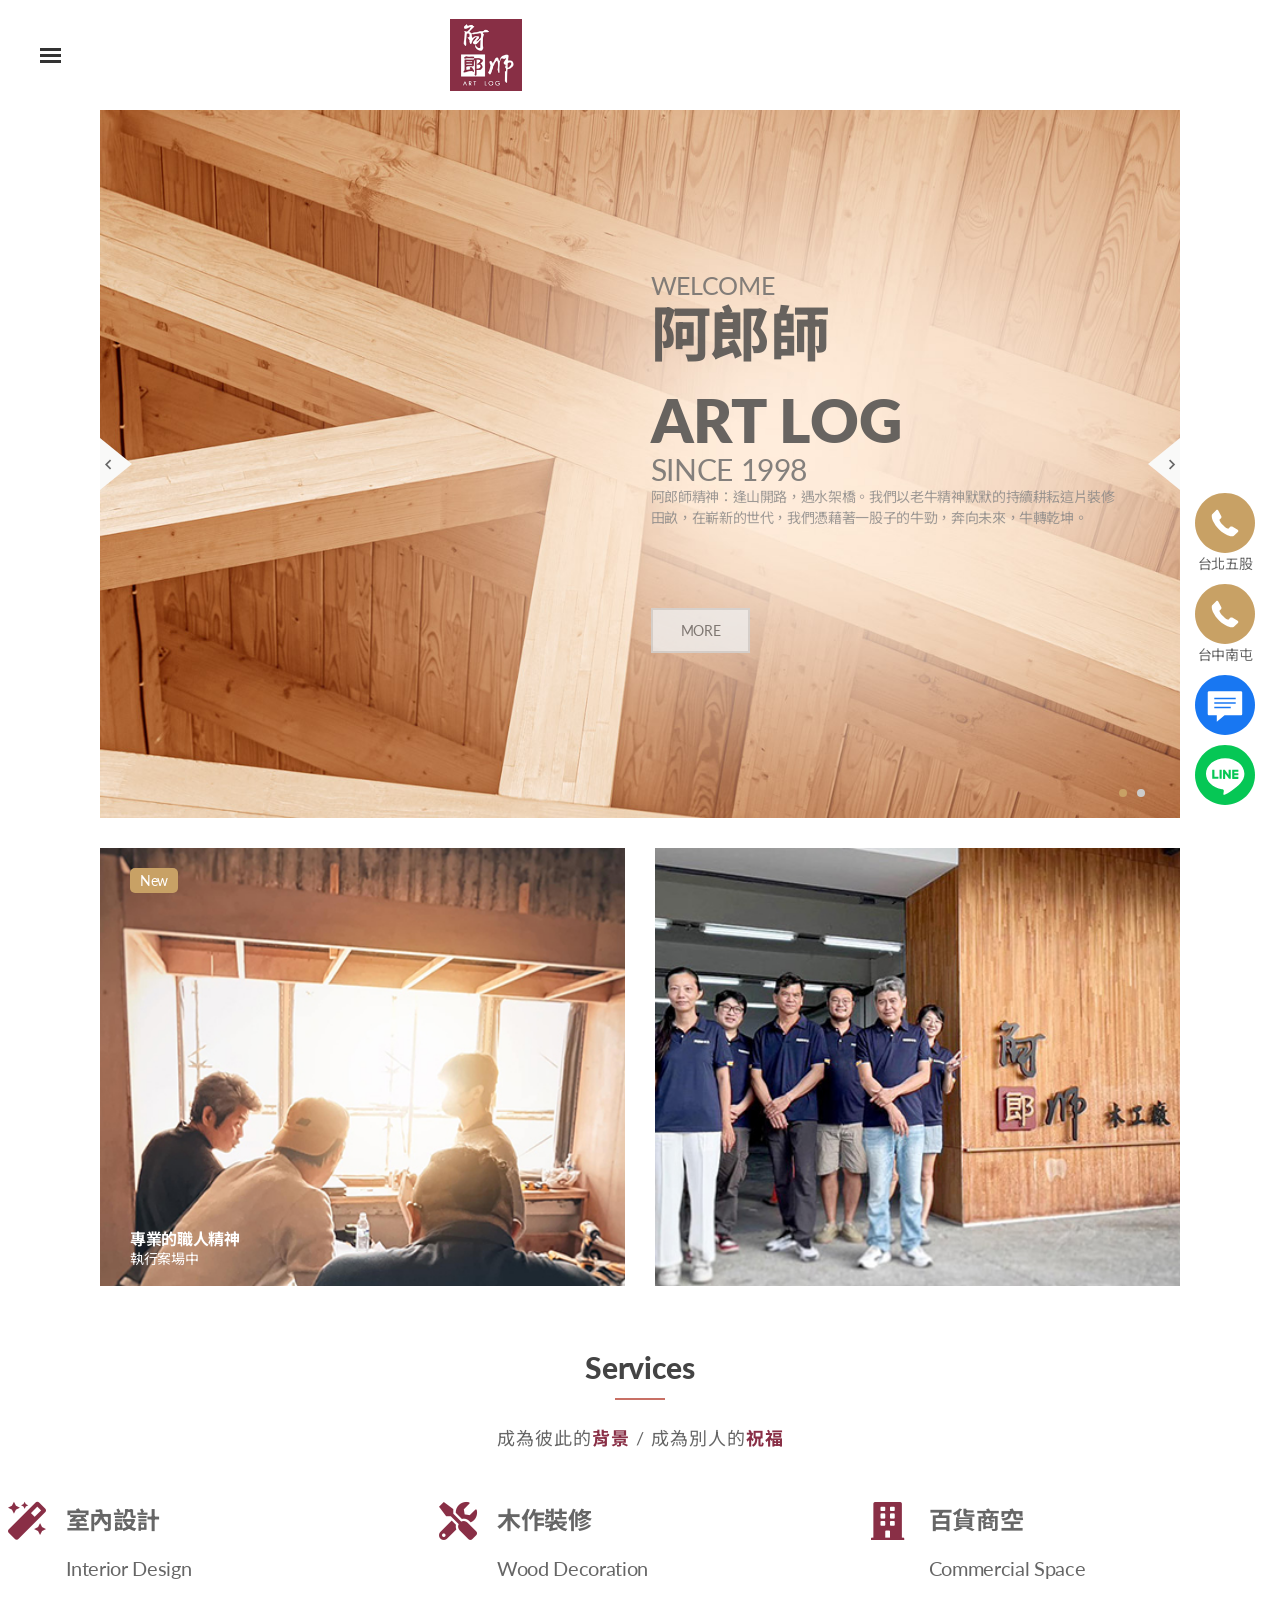
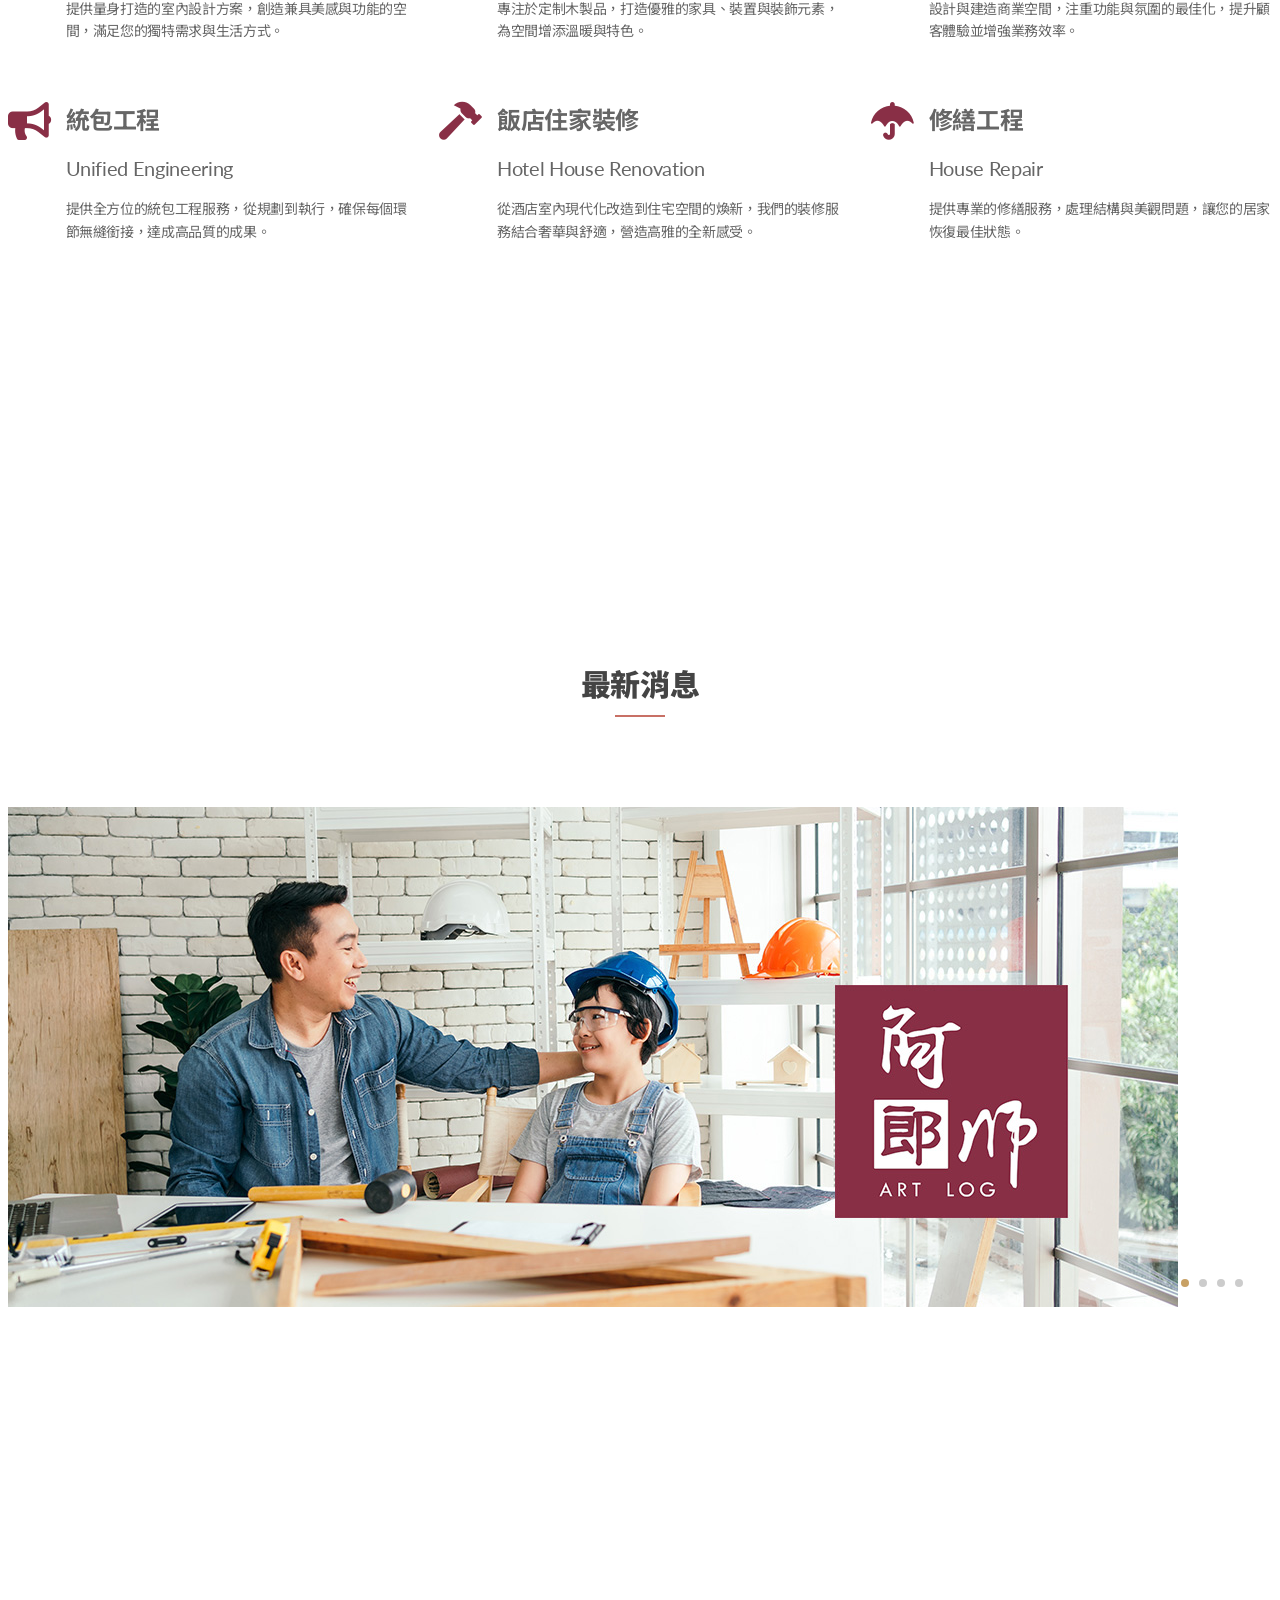
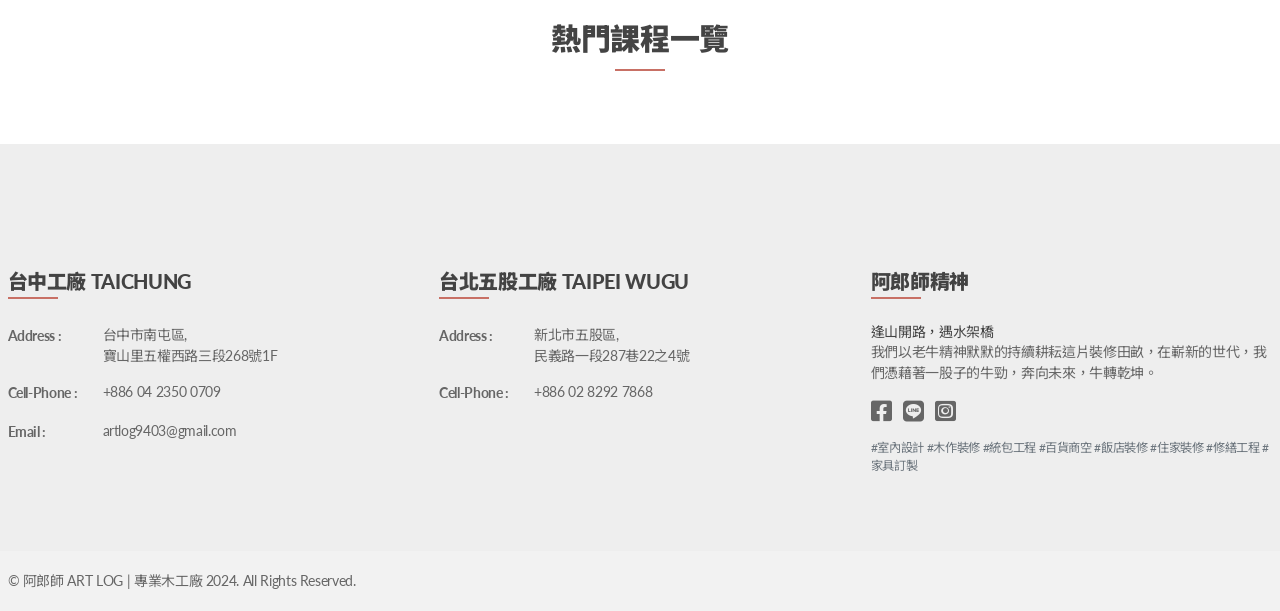
==== index.html @ d9f073d7 "Updates" ====
<!DOCTYPE html><html> <head><meta charset="utf-8"><meta http-equiv="x-ua-compatible" content="ie=edge"><title>首頁 &gt; 阿郎師 ART LOG | 專業木工廠│室內設計│木作裝修│統包工程│百貨商空│飯店裝修│住家裝修│修繕工程│家具訂製</title><meta name="description" content="逢山開路，遇水架橋。我們以老牛精神默默的持續耕耘這片裝修田畝，在嶄新的世代，我們憑藉著一股子的牛勁，奔向未來，牛轉乾坤。"><!-- 關鍵字 --><meta name="keywords" content="室內設計,木作裝修,統包工程,百貨商空,飯店住家裝修,修繕工程,家具訂製"><meta name="viewport" content="width=device-width, initial-scale=1"><link rel="shortcut icon" type="image/x-icon" href="/img/favicon.ico"><link rel="apple-touch-icon" sizes="180x180" href="/img/apple-touch-icon.png"><link rel="icon" type="image/png" sizes="32x32" href="/img/favicon-32x32.png"><link rel="icon" type="image/png" sizes="16x16" href="/img/favicon-16x16.png"><!-- Place favicon.ico in the root directory --><!-- Google Font --><link href="https://fonts.googleapis.com/css?family=Lato:400,700,900" rel="stylesheet" type="text/css"><link href="https://fonts.googleapis.com/css?family=Bree+Serif" rel="stylesheet" type="text/css"><link href="https://fonts.googleapis.com/css2?family=Noto+Sans+TC:wght@100..900&family=Oswald:wght@200..700&display=swap" rel="stylesheet"><!-- all css here --><!-- bootstrap v3.3.6 css --><link rel="stylesheet" href="/css/bootstrap.min.css"><!-- animate css --><link rel="stylesheet" href="/css/animate.min.css"><!-- jquery-ui.min css --><link rel="stylesheet" href="/css/jquery-ui.min.css"><!-- meanmenu css --><link rel="stylesheet" href="/css/meanmenu.min.css"><!-- nivo-slider css --><link rel="stylesheet" href="/lib/css/nivo-slider.css"><link rel="stylesheet" href="/lib/css/preview.css"><!-- slick css --><link rel="stylesheet" href="/css/slick.min.css"><!-- lightbox css --><link rel="stylesheet" href="/css/lightbox.min.css"><!-- material-design-iconic-font css --><link rel="stylesheet" href="/css/material-design-iconic-font.css"><!-- All common css of theme --><link rel="stylesheet" href="/css/default.css"><!-- style css --><link rel="stylesheet" href="/css/style.min.css"><!-- shortcode css --><link rel="stylesheet" href="/css/shortcode.css"><!-- responsive css --><link rel="stylesheet" href="/css/responsive.css"><link rel="stylesheet" href="https://cdnjs.cloudflare.com/ajax/libs/font-awesome/5.15.4/css/all.min.css"><!-- modernizr css --><script src="/js/vendor/modernizr-3.11.2.min.js"></script><link rel="stylesheet" href="/_astro/about.CW24db02.css"></head> <body class="antialiased text-default bg-page tracking-tight"> <div class="wrapper"> <header id="sticky-menu" class="header"> <div class="header-area"> <div class="container-fluid"> <div class="row"> <div class="col-md-4 offset-md-4 col-12"> <div class="logo text-md-center"> <a href="index.html"><img src=" img/logo/logo.png " alt=""></a> </div> </div> </div> </div> </div> <div class="menu-toggle hamburger hamburger--emphatic d-none d-md-block"> <div class="hamburger-box"> <div class="hamburger-inner"></div> </div> </div> <div class="main-menu  d-none d-md-block"> <nav> <ul> <li><a href="/">首頁</a></li> <li><a href="/news">最新消息</a></li> <li><a href="/about">團隊介紹</a></li> <li><a href="/course">課程資訊</a></li> <li><a href="/contact">聯絡我們</a></li> <li id="loginLiPC"><a href="/login">會員登入/註冊</a></li> <li id="joinClassLiPC"><a href="/my">報名課程清單</a></li> </ul> </nav> </div> </header> <div class="mobile-menu-area"> <div class="container-fluid"> <div class="row"> <div class="col-xs-12 d-block d-md-none"> <div class="mobile-menu"> <nav id="dropdown"> <ul> <li><a href="/">首頁</a></li> <li><a href="/news">最新消息</a></li> <li><a href="/about">團隊介紹</a></li> <li><a href="/course">課程資訊</a></li> <li><a href="/contact">聯絡我們</a></li> <li id="loginLiMo"><a href="/login">會員登入/註冊</a></li> <li id="joinClassLiMo"><a href="/my">報名課程清單</a></li> </ul> </nav> </div> </div> </div> </div> </div> <script>
        document.addEventListener("DOMContentLoaded", () => {
          const loginPC = document.getElementById("loginLiPC");
          const joinClassPC = document.getElementById("joinClassLiPC");
          const loginMo = document.getElementById("loginLiMo");
          const joinClassMo = document.getElementById("joinClassLiMo");
          const loginInfo = sessionStorage.getItem("login");
          if (loginInfo) {
            loginPC.style.display = "none";
            loginMo.style.display = "none";
            joinClassPC.style.display = "block";
            joinClassMo.style.display = "block";
          } else {
            loginPC.style.display = "block";
            loginMo.style.display = "block";
            joinClassPC.style.display = "none";
            joinClassMo.style.display = "none";
          }
        });
      </script>   <section class="slider-banner-area clearfix"> <div class="banner-left"> <!-- Slider-banner start --> <div class="slider-banner"> <div class="single-banner banner-1"> <a class="banner-thumb" href="#"><img src="img/banner/1.jpg" alt=""></a> <span class="pro-label new-label">new</span> <div class="banner-brief"> <h2 class="banner-title text-white">專業的職人精神</h2> <p class="mb-0 text-white">執行案場中</p> </div> </div> <div class="single-banner banner-2"> <a class="banner-thumb" href="#"><img src="img/banner/2.jpg" alt=""></a> </div> </div> <!-- Slider-banner end --> </div> <div class="slider-right"> <!-- Slider-area start --> <div class="slider-area"> <div class="bend niceties preview-2"> <div id="ensign-nivoslider" class="slides"> <img src="img/slider/slider-1/1.jpg" alt="" title="#slider-direction-1"> <img src="img/slider/slider-1/3.jpg" alt="" title="#slider-direction-3"> </div> <!-- direction 3 --> <div id="slider-direction-1" class="slider-direction"> <div class="slider-progress"></div> <div class="slider-content t-lfl s-tb slider-1"> <div class="title-container s-tb-c title-compress"> <div class="layer-1"> <div class="wow fadeInUpBig" data-wow-duration="1s" data-wow-delay="0.5s"> <h2 class="slider-title3 text-uppercase mb-0">Welcome </h2> </div> <div class="wow fadeInUpBig" data-wow-duration="1.5s" data-wow-delay="0.5s"> <h2 class="slider-title1 text-uppercase mb-0"> 阿郎師 </h2> <br> <h2 class="slider-title1 text-uppercase mb-0"> art log</h2> </div> <div class="wow fadeInUpBig" data-wow-duration="2s" data-wow-delay="0.5s"> <h3 class="slider-title2 text-uppercase">Since 1998</h3> </div> <div class="wow fadeInUpBig" data-wow-duration="2.5s" data-wow-delay="0.5s"> <p class="slider-pro-brief">阿郎師精神：逢山開路，遇水架橋。我們以老牛精神默默的持續耕耘這片裝修田畝，在嶄新的世代，我們憑藉著一股子的牛勁，奔向未來，牛轉乾坤。</p> </div> <div class="wow fadeInUpBig" data-wow-duration="3s" data-wow-delay="0.5s"> <a href="#" class="button-one style-2 text-uppercase mt-20" data-text="more">More</a> </div> </div> </div> </div> </div> </div> </div> <!-- Slider-area end --> </div> </section>  <section id="services" class="current"> <div class="services-top"> <div class="container bootstrap snippets bootdey"> <div class="row text-center"> <div class="col-sm-12 col-md-12 col-md-12"> <div class="section-title text-center"> <h2 class="title-border">Services</h2> </div> <p style="font-size: 18px; letter-spacing: 1px;">成為彼此的<span class="highlight">背景</span> / 成為別人的<span class="highlight">祝福</span></p> </div> </div> <div class="row"> <div class="col-md-offset-1 col-sm-12 col-md-12 col-md-10"> <div class="services-list"> <div class="row"> <div class="col-sm-6 col-md-4 col-md-4"> <div class="service-block" style="visibility: visible;"> <div class="ico fa fa-magic highlight"></div> <div class="text-block"> <div class="name">室內設計</div> <div class="info">Interior Design</div> <div class="text">提供量身打造的室內設計方案，創造兼具美感與功能的空間，滿足您的獨特需求與生活方式。</div> </div> </div> </div> <div class="col-sm-6 col-md-4 col-md-4"> <div class="service-block" style="visibility: visible;"> <div class="ico fas fa-tools highlight"></div> <div class="text-block"> <div class="name">木作裝修</div> <div class="info">Wood Decoration</div> <div class="text">專注於定制木製品，打造優雅的家具、裝置與裝飾元素，為空間增添溫暖與特色。</div> </div> </div> </div> <div class="col-sm-6 col-md-4 col-md-4"> <div class="service-block" style="visibility: visible;"> <div class="ico fas fa-building highlight"></div> <div class="text-block"> <div class="name">百貨商空</div> <div class="info">Commercial Space</div> <div class="text">設計與建造商業空間，注重功能與氛圍的最佳化，提升顧客體驗並增強業務效率。</div> </div> </div> </div> <div class="col-sm-6 col-md-4 col-md-4"> <div class="service-block" style="visibility: visible;"> <div class="ico fa fa-bullhorn highlight"></div> <div class="text-block"> <div class="name">統包工程</div> <div class="info">Unified Engineering</div> <div class="text">提供全方位的統包工程服務，從規劃到執行，確保每個環節無縫銜接，達成高品質的成果。</div> </div> </div> </div> <div class="col-sm-6 col-md-4 col-md-4"> <div class="service-block" style="visibility: visible;"> <div class="ico fas fa-hammer highlight"></div> <div class="text-block"> <div class="name">飯店住家裝修</div> <div class="info">Hotel House Renovation</div> <div class="text">從酒店室內現代化改造到住宅空間的煥新，我們的裝修服務結合奢華與舒適，營造高雅的全新感受。</div> </div> </div> </div> <div class="col-sm-6 col-md-4 col-md-4"> <div class="service-block" style="visibility: visible;"> <div class="ico fa fa-umbrella highlight"></div> <div class="text-block"> <div class="name">修繕工程</div> <div class="info">House Repair</div> <div class="text">提供專業的修繕服務，處理結構與美觀問題，讓您的居家恢復最佳狀態。</div> </div> </div> </div> </div> </div> </div> </div> </div> </div> </section> <div class="product-area pt-80 pb-35"> <div class="container"> <div class="row"> <div class="col-lg-12"> <div class="section-title text-center"> <h2 class="title-border">最新消息</h2> </div> <div class="product-slider style-1 arrow-left-right"> <!-- Single-product start -->  <!-- Single-product end --> </div> </div> </div> </div> </div>   <div class="discount-product-area"> <div class="container"> <div class="row"> <div class="discount-product-slider dots-bottom-right"> <!-- single-discount-product start --> <div class="col-lg-12"> <div class="discount-product"> <img src="img/discount/1.jpg" alt=""> <div class="discount-img-brief"></div> </div> </div> <!-- single-discount-product end --> <!-- single-discount-product start --> <div class="col-lg-12"> <div class="discount-product"> <img src="img/discount/2.jpg" alt=""> <div class="discount-img-brief"> <div class="onsale"> <span class="onsale-text">On Sale</span> <span class="onsale-price">$ 80.00</span> </div> <div class="discount-info"> <h1 class="text-dark-red d-none d-md-block">Discount 50%</h1> <p class="d-none d-md-block">Lorem ipsum dolor sit amet, consectetur adipiscing elit, sed does eiusmodes tempor incididunt ut labore et dolore magna aliqua. Ut enim ad minim venim, quis nostrud exercitation ullamco laboris.</p> <a href="#" class="button-one font-16px style-3 text-uppercase mt-md-5" data-text="Buy now">Buy now</a> </div> </div> </div> </div> <!-- single-discount-product end --> <!-- single-discount-product start --> <div class="col-lg-12"> <div class="discount-product"> <img src="img/discount/3.jpg" alt=""> <div class="discount-img-brief"> <div class="onsale"> <span class="onsale-text">On Sale</span> <span class="onsale-price">$ 80.00</span> </div> <div class="discount-info"> <h1 class="text-dark-red d-none d-md-block">Discount 50%</h1> <p class="d-none d-md-block">Lorem ipsum dolor sit amet, consectetur adipiscing elit, sed does eiusmodes tempor incididunt ut labore et dolore magna aliqua. Ut enim ad minim venim, quis nostrud exercitation ullamco laboris.</p> <a href="#" class="button-one font-16px style-3 text-uppercase mt-md-5" data-text="Buy now">Buy now</a> </div> </div> </div> </div> <!-- single-discount-product end --> <!-- single-discount-product start --> <div class="col-lg-12"> <div class="discount-product"> <img src="img/discount/4.jpg" alt=""> <div class="discount-img-brief"> <div class="onsale"> <span class="onsale-text">On Sale</span> <span class="onsale-price">$ 80.00</span> </div> <div class="discount-info"> <h1 class="text-dark-red d-none d-md-block">Discount 50%</h1> <p class="d-none d-md-block">Lorem ipsum dolor sit amet, consectetur adipiscing elit, sed does eiusmodes tempor incididunt ut labore et dolore magna aliqua. Ut enim ad minim venim, quis nostrud exercitation ullamco laboris.</p> <a href="#" class="button-one font-16px style-3 text-uppercase mt-md-5" data-text="Buy now">Buy now</a> </div> </div> </div> </div> <!-- single-discount-product end --> </div> </div> </div> </div>   <div class="purchase-online-area pt-80 mb-5"> <div class="container"> <div class="row"> <div class="col-lg-12"> <div class="section-title text-center"> <h2 class="title-border">熱門課程一覽</h2> </div> </div> </div> <div class="row"> <div class="col-lg-12 text-center"> <!-- Nav tabs --> </div> <div class="col-lg-12"> <!-- Tab panes --> <div class="tab-content"> <div class="tab-pane active" id="new-arrivals"> <div class="row"> <!-- Single-product start -->  <!-- Single-product end --> </div> </div> <div class="tab-pane" id="best-seller"> <div class="row"> <!-- Single-product start --> <div class="single-product col-xl-3 col-lg-4 col-md-6"> <div class="product-img"> <span class="pro-label new-label">new</span> <a href="single-product.html"><img src="img/product/1.jpg" alt=""></a> </div> <div class="product-info clearfix"> <div class="fix"> <h4 class="post-title floatleft"><a href="#">課程名稱</a></h4> </div> <div class="fix"> <span class="pro-price floatleft">$ 4,800</span> </div> </div> </div> <!-- Single-product end --> <!-- Single-product start --> <div class="single-product col-xl-3 col-lg-4 col-md-6"> <div class="product-img"> <span class="pro-label sale-label">Sale</span> <a href="single-product.html"><img src="img/product/9.jpg" alt=""></a> <div class="product-action clearfix"> <a href="wishlist.html" data-bs-toggle="tooltip" data-placement="top" title="Wishlist"><i class="zmdi zmdi-favorite-outline"></i></a> <a href="#" data-bs-toggle="modal" data-bs-target="#productModal" title="Quick View"><i class="zmdi zmdi-zoom-in"></i></a> <a href="#" data-bs-toggle="tooltip" data-placement="top" title="Compare"><i class="zmdi zmdi-refresh"></i></a> <a href="cart.html" data-bs-toggle="tooltip" data-placement="top" title="Add To Cart"><i class="zmdi zmdi-shopping-cart-plus"></i></a> </div> </div> <div class="product-info clearfix"> <div class="fix"> <h4 class="post-title floatleft"><a href="#">dummy Product name</a></h4> <p class="floatright hidden-sm">Furniture</p> </div> <div class="fix"> <span class="pro-price floatleft">$ 36.20</span> <span class="pro-rating floatright"> <a href="#"><i class="zmdi zmdi-star"></i></a> <a href="#"><i class="zmdi zmdi-star"></i></a> <a href="#"><i class="zmdi zmdi-star"></i></a> <a href="#"><i class="zmdi zmdi-star-half"></i></a> <a href="#"><i class="zmdi zmdi-star-half"></i></a> </span> </div> </div> </div> <!-- Single-product end --> <!-- Single-product start --> <div class="single-product col-xl-3 col-lg-4 col-md-6"> <div class="product-img"> <a href="single-product.html"><img src="img/product/8.jpg" alt=""></a> <div class="product-action clearfix"> <a href="wishlist.html" data-bs-toggle="tooltip" data-placement="top" title="Wishlist"><i class="zmdi zmdi-favorite-outline"></i></a> <a href="#" data-bs-toggle="modal" data-bs-target="#productModal" title="Quick View"><i class="zmdi zmdi-zoom-in"></i></a> <a href="#" data-bs-toggle="tooltip" data-placement="top" title="Compare"><i class="zmdi zmdi-refresh"></i></a> <a href="cart.html" data-bs-toggle="tooltip" data-placement="top" title="Add To Cart"><i class="zmdi zmdi-shopping-cart-plus"></i></a> </div> </div> <div class="product-info clearfix"> <div class="fix"> <h4 class="post-title floatleft"><a href="#">dummy Product name</a></h4> <p class="floatright hidden-sm">Furniture</p> </div> <div class="fix"> <span class="pro-price floatleft">$ 66.20</span> <span class="pro-rating floatright"> <a href="#"><i class="zmdi zmdi-star"></i></a> <a href="#"><i class="zmdi zmdi-star"></i></a> <a href="#"><i class="zmdi zmdi-star"></i></a> <a href="#"><i class="zmdi zmdi-star-half"></i></a> <a href="#"><i class="zmdi zmdi-star-half"></i></a> </span> </div> </div> </div> <!-- Single-product end --> <!-- Single-product start --> <div class="single-product col-xl-3 col-lg-4 col-md-6"> <div class="product-img"> <a href="single-product.html"><img src="img/product/6.jpg" alt=""></a> <div class="product-action clearfix"> <a href="wishlist.html" data-bs-toggle="tooltip" data-placement="top" title="Wishlist"><i class="zmdi zmdi-favorite-outline"></i></a> <a href="#" data-bs-toggle="modal" data-bs-target="#productModal" title="Quick View"><i class="zmdi zmdi-zoom-in"></i></a> <a href="#" data-bs-toggle="tooltip" data-placement="top" title="Compare"><i class="zmdi zmdi-refresh"></i></a> <a href="cart.html" data-bs-toggle="tooltip" data-placement="top" title="Add To Cart"><i class="zmdi zmdi-shopping-cart-plus"></i></a> </div> </div> <div class="product-info clearfix"> <div class="fix"> <h4 class="post-title floatleft"><a href="#">dummy Product name</a></h4> <p class="floatright hidden-sm">Furniture</p> </div> <div class="fix"> <span class="pro-price floatleft">$ 57.20</span> <span class="pro-rating floatright"> <a href="#"><i class="zmdi zmdi-star"></i></a> <a href="#"><i class="zmdi zmdi-star"></i></a> <a href="#"><i class="zmdi zmdi-star"></i></a> <a href="#"><i class="zmdi zmdi-star-half"></i></a> <a href="#"><i class="zmdi zmdi-star-half"></i></a> </span> </div> </div> </div> <!-- Single-product end --> <!-- Single-product start --> <div class="single-product col-xl-3 col-lg-4 col-md-6"> <div class="product-img"> <span class="pro-label new-label">new</span> <a href="single-product.html"><img src="img/product/4.jpg" alt=""></a> </div> <div class="product-info clearfix"> <div class="fix"> <h4 class="post-title floatleft"><a href="#">課程名稱</a></h4> </div> <div class="fix"> <span class="pro-price floatleft">$ 4,800</span> </div> </div> </div> <!-- Single-product end --> <!-- Single-product start --> <div class="single-product col-xl-3 col-lg-4 col-md-6"> <div class="product-img"> <span class="pro-label sale-label">Sale</span> <a href="single-product.html"><img src="img/product/3.jpg" alt=""></a> <div class="product-action clearfix"> <a href="wishlist.html" data-bs-toggle="tooltip" data-placement="top" title="Wishlist"><i class="zmdi zmdi-favorite-outline"></i></a> <a href="#" data-bs-toggle="modal" data-bs-target="#productModal" title="Quick View"><i class="zmdi zmdi-zoom-in"></i></a> <a href="#" data-bs-toggle="tooltip" data-placement="top" title="Compare"><i class="zmdi zmdi-refresh"></i></a> <a href="cart.html" data-bs-toggle="tooltip" data-placement="top" title="Add To Cart"><i class="zmdi zmdi-shopping-cart-plus"></i></a> </div> </div> <div class="product-info clearfix"> <div class="fix"> <h4 class="post-title floatleft"><a href="#">dummy Product name</a></h4> <p class="floatright hidden-sm">Furniture</p> </div> <div class="fix"> <span class="pro-price floatleft">$ 65.20</span> <span class="pro-rating floatright"> <a href="#"><i class="zmdi zmdi-star"></i></a> <a href="#"><i class="zmdi zmdi-star"></i></a> <a href="#"><i class="zmdi zmdi-star"></i></a> <a href="#"><i class="zmdi zmdi-star-half"></i></a> <a href="#"><i class="zmdi zmdi-star-half"></i></a> </span> </div> </div> </div> <!-- Single-product end --> <!-- Single-product start --> <div class="single-product col-xl-3 col-lg-4 col-md-6"> <div class="product-img"> <a href="single-product.html"><img src="img/product/7.jpg" alt=""></a> <div class="product-action clearfix"> <a href="wishlist.html" data-bs-toggle="tooltip" data-placement="top" title="Wishlist"><i class="zmdi zmdi-favorite-outline"></i></a> <a href="#" data-bs-toggle="modal" data-bs-target="#productModal" title="Quick View"><i class="zmdi zmdi-zoom-in"></i></a> <a href="#" data-bs-toggle="tooltip" data-placement="top" title="Compare"><i class="zmdi zmdi-refresh"></i></a> <a href="cart.html" data-bs-toggle="tooltip" data-placement="top" title="Add To Cart"><i class="zmdi zmdi-shopping-cart-plus"></i></a> </div> </div> <div class="product-info clearfix"> <div class="fix"> <h4 class="post-title floatleft"><a href="#">dummy Product name</a></h4> <p class="floatright hidden-sm">Furniture</p> </div> <div class="fix"> <span class="pro-price floatleft">$ 60.20</span> <span class="pro-rating floatright"> <a href="#"><i class="zmdi zmdi-star"></i></a> <a href="#"><i class="zmdi zmdi-star"></i></a> <a href="#"><i class="zmdi zmdi-star"></i></a> <a href="#"><i class="zmdi zmdi-star-half"></i></a> <a href="#"><i class="zmdi zmdi-star-half"></i></a> </span> </div> </div> </div> <!-- Single-product end --> <!-- Single-product start --> <div class="single-product col-xl-3 col-lg-4 col-md-6"> <div class="product-img"> <a href="single-product.html"><img src="img/product/5.jpg" alt=""></a> <div class="product-action clearfix"> <a href="wishlist.html" data-bs-toggle="tooltip" data-placement="top" title="Wishlist"><i class="zmdi zmdi-favorite-outline"></i></a> <a href="#" data-bs-toggle="modal" data-bs-target="#productModal" title="Quick View"><i class="zmdi zmdi-zoom-in"></i></a> <a href="#" data-bs-toggle="tooltip" data-placement="top" title="Compare"><i class="zmdi zmdi-refresh"></i></a> <a href="cart.html" data-bs-toggle="tooltip" data-placement="top" title="Add To Cart"><i class="zmdi zmdi-shopping-cart-plus"></i></a> </div> </div> <div class="product-info clearfix"> <div class="fix"> <h4 class="post-title floatleft"><a href="#">dummy Product name</a></h4> <p class="floatright hidden-sm">Furniture</p> </div> <div class="fix"> <span class="pro-price floatleft">$ 66.20</span> <span class="pro-rating floatright"> <a href="#"><i class="zmdi zmdi-star"></i></a> <a href="#"><i class="zmdi zmdi-star"></i></a> <a href="#"><i class="zmdi zmdi-star"></i></a> <a href="#"><i class="zmdi zmdi-star-half"></i></a> <a href="#"><i class="zmdi zmdi-star-half"></i></a> </span> </div> </div> </div> <!-- Single-product end --> </div> </div> <div class="tab-pane" id="most-view"> <div class="row"> <!-- Single-product start --> <div class="single-product col-xl-3 col-lg-4 col-md-6"> <div class="product-img"> <span class="pro-label new-label">new</span> <a href="single-product.html"><img src="img/product/1.jpg" alt=""></a> <div class="product-action clearfix"> <a href="wishlist.html" data-bs-toggle="tooltip" data-placement="top" title="Wishlist"><i class="zmdi zmdi-favorite-outline"></i></a> <a href="#" data-bs-toggle="modal" data-bs-target="#productModal" title="Quick View"><i class="zmdi zmdi-zoom-in"></i></a> <a href="#" data-bs-toggle="tooltip" data-placement="top" title="Compare"><i class="zmdi zmdi-refresh"></i></a> <a href="cart.html" data-bs-toggle="tooltip" data-placement="top" title="Add To Cart"><i class="zmdi zmdi-shopping-cart-plus"></i></a> </div> </div> <div class="product-info clearfix"> <div class="fix"> <h4 class="post-title floatleft"><a href="#">dummy Product name</a></h4> <p class="floatright hidden-sm">Furniture</p> </div> <div class="fix"> <span class="pro-price floatleft">$ 56.20</span> <span class="pro-rating floatright"> <a href="#"><i class="zmdi zmdi-star"></i></a> <a href="#"><i class="zmdi zmdi-star"></i></a> <a href="#"><i class="zmdi zmdi-star"></i></a> <a href="#"><i class="zmdi zmdi-star-half"></i></a> <a href="#"><i class="zmdi zmdi-star-half"></i></a> </span> </div> </div> </div> <!-- Single-product end --> <!-- Single-product start --> <div class="single-product col-xl-3 col-lg-4 col-md-6"> <div class="product-img"> <span class="pro-label sale-label">Sale</span> <a href="single-product.html"><img src="img/product/3.jpg" alt=""></a> <div class="product-action clearfix"> <a href="wishlist.html" data-bs-toggle="tooltip" data-placement="top" title="Wishlist"><i class="zmdi zmdi-favorite-outline"></i></a> <a href="#" data-bs-toggle="modal" data-bs-target="#productModal" title="Quick View"><i class="zmdi zmdi-zoom-in"></i></a> <a href="#" data-bs-toggle="tooltip" data-placement="top" title="Compare"><i class="zmdi zmdi-refresh"></i></a> <a href="cart.html" data-bs-toggle="tooltip" data-placement="top" title="Add To Cart"><i class="zmdi zmdi-shopping-cart-plus"></i></a> </div> </div> <div class="product-info clearfix"> <div class="fix"> <h4 class="post-title floatleft"><a href="#">dummy Product name</a></h4> <p class="floatright hidden-sm">Furniture</p> </div> <div class="fix"> <span class="pro-price floatleft">$ 36.20</span> <span class="pro-rating floatright"> <a href="#"><i class="zmdi zmdi-star"></i></a> <a href="#"><i class="zmdi zmdi-star"></i></a> <a href="#"><i class="zmdi zmdi-star"></i></a> <a href="#"><i class="zmdi zmdi-star-half"></i></a> <a href="#"><i class="zmdi zmdi-star-half"></i></a> </span> </div> </div> </div> <!-- Single-product end --> <!-- Single-product start --> <div class="single-product col-xl-3 col-lg-4 col-md-6"> <div class="product-img"> <a href="single-product.html"><img src="img/product/5.jpg" alt=""></a> <div class="product-action clearfix"> <a href="wishlist.html" data-bs-toggle="tooltip" data-placement="top" title="Wishlist"><i class="zmdi zmdi-favorite-outline"></i></a> <a href="#" data-bs-toggle="modal" data-bs-target="#productModal" title="Quick View"><i class="zmdi zmdi-zoom-in"></i></a> <a href="#" data-bs-toggle="tooltip" data-placement="top" title="Compare"><i class="zmdi zmdi-refresh"></i></a> <a href="cart.html" data-bs-toggle="tooltip" data-placement="top" title="Add To Cart"><i class="zmdi zmdi-shopping-cart-plus"></i></a> </div> </div> <div class="product-info clearfix"> <div class="fix"> <h4 class="post-title floatleft"><a href="#">dummy Product name</a></h4> <p class="floatright hidden-sm">Furniture</p> </div> <div class="fix"> <span class="pro-price floatleft">$ 66.20</span> <span class="pro-rating floatright"> <a href="#"><i class="zmdi zmdi-star"></i></a> <a href="#"><i class="zmdi zmdi-star"></i></a> <a href="#"><i class="zmdi zmdi-star"></i></a> <a href="#"><i class="zmdi zmdi-star-half"></i></a> <a href="#"><i class="zmdi zmdi-star-half"></i></a> </span> </div> </div> </div> <!-- Single-product end --> <!-- Single-product start --> <div class="single-product col-xl-3 col-lg-4 col-md-6"> <div class="product-img"> <a href="single-product.html"><img src="img/product/9.jpg" alt=""></a> <div class="product-action clearfix"> <a href="wishlist.html" data-bs-toggle="tooltip" data-placement="top" title="Wishlist"><i class="zmdi zmdi-favorite-outline"></i></a> <a href="#" data-bs-toggle="modal" data-bs-target="#productModal" title="Quick View"><i class="zmdi zmdi-zoom-in"></i></a> <a href="#" data-bs-toggle="tooltip" data-placement="top" title="Compare"><i class="zmdi zmdi-refresh"></i></a> <a href="cart.html" data-bs-toggle="tooltip" data-placement="top" title="Add To Cart"><i class="zmdi zmdi-shopping-cart-plus"></i></a> </div> </div> <div class="product-info clearfix"> <div class="fix"> <h4 class="post-title floatleft"><a href="#">dummy Product name</a></h4> <p class="floatright hidden-sm">Furniture</p> </div> <div class="fix"> <span class="pro-price floatleft">$ 57.20</span> <span class="pro-rating floatright"> <a href="#"><i class="zmdi zmdi-star"></i></a> <a href="#"><i class="zmdi zmdi-star"></i></a> <a href="#"><i class="zmdi zmdi-star"></i></a> <a href="#"><i class="zmdi zmdi-star-half"></i></a> <a href="#"><i class="zmdi zmdi-star-half"></i></a> </span> </div> </div> </div> <!-- Single-product end --> <!-- Single-product start --> <div class="single-product col-xl-3 col-lg-4 col-md-6"> <div class="product-img"> <span class="pro-label new-label">new</span> <a href="single-product.html"><img src="img/product/7.jpg" alt=""></a> <div class="product-action clearfix"> <a href="wishlist.html" data-bs-toggle="tooltip" data-placement="top" title="Wishlist"><i class="zmdi zmdi-favorite-outline"></i></a> <a href="#" data-bs-toggle="modal" data-bs-target="#productModal" title="Quick View"><i class="zmdi zmdi-zoom-in"></i></a> <a href="#" data-bs-toggle="tooltip" data-placement="top" title="Compare"><i class="zmdi zmdi-refresh"></i></a> <a href="cart.html" data-bs-toggle="tooltip" data-placement="top" title="Add To Cart"><i class="zmdi zmdi-shopping-cart-plus"></i></a> </div> </div> <div class="product-info clearfix"> <div class="fix"> <h4 class="post-title floatleft"><a href="#">dummy Product name</a></h4> <p class="floatright hidden-sm">Furniture</p> </div> <div class="fix"> <span class="pro-price floatleft">$ 55.20</span> <span class="pro-rating floatright"> <a href="#"><i class="zmdi zmdi-star"></i></a> <a href="#"><i class="zmdi zmdi-star"></i></a> <a href="#"><i class="zmdi zmdi-star"></i></a> <a href="#"><i class="zmdi zmdi-star-half"></i></a> <a href="#"><i class="zmdi zmdi-star-half"></i></a> </span> </div> </div> </div> <!-- Single-product end --> <!-- Single-product start --> <div class="single-product col-xl-3 col-lg-4 col-md-6"> <div class="product-img"> <span class="pro-label sale-label">Sale</span> <a href="single-product.html"><img src="img/product/5.jpg" alt=""></a> <div class="product-action clearfix"> <a href="wishlist.html" data-bs-toggle="tooltip" data-placement="top" title="Wishlist"><i class="zmdi zmdi-favorite-outline"></i></a> <a href="#" data-bs-toggle="modal" data-bs-target="#productModal" title="Quick View"><i class="zmdi zmdi-zoom-in"></i></a> <a href="#" data-bs-toggle="tooltip" data-placement="top" title="Compare"><i class="zmdi zmdi-refresh"></i></a> <a href="cart.html" data-bs-toggle="tooltip" data-placement="top" title="Add To Cart"><i class="zmdi zmdi-shopping-cart-plus"></i></a> </div> </div> <div class="product-info clearfix"> <div class="fix"> <h4 class="post-title floatleft"><a href="#">dummy Product name</a></h4> <p class="floatright hidden-sm">Furniture</p> </div> <div class="fix"> <span class="pro-price floatleft">$ 65.20</span> <span class="pro-rating floatright"> <a href="#"><i class="zmdi zmdi-star"></i></a> <a href="#"><i class="zmdi zmdi-star"></i></a> <a href="#"><i class="zmdi zmdi-star"></i></a> <a href="#"><i class="zmdi zmdi-star-half"></i></a> <a href="#"><i class="zmdi zmdi-star-half"></i></a> </span> </div> </div> </div> <!-- Single-product end --> <!-- Single-product start --> <div class="single-product col-xl-3 col-lg-4 col-md-6"> <div class="product-img"> <a href="single-product.html"><img src="img/product/7.jpg" alt=""></a> <div class="product-action clearfix"> <a href="wishlist.html" data-bs-toggle="tooltip" data-placement="top" title="Wishlist"><i class="zmdi zmdi-favorite-outline"></i></a> <a href="#" data-bs-toggle="modal" data-bs-target="#productModal" title="Quick View"><i class="zmdi zmdi-zoom-in"></i></a> <a href="#" data-bs-toggle="tooltip" data-placement="top" title="Compare"><i class="zmdi zmdi-refresh"></i></a> <a href="cart.html" data-bs-toggle="tooltip" data-placement="top" title="Add To Cart"><i class="zmdi zmdi-shopping-cart-plus"></i></a> </div> </div> <div class="product-info clearfix"> <div class="fix"> <h4 class="post-title floatleft"><a href="#">dummy Product name</a></h4> <p class="floatright hidden-sm">Furniture</p> </div> <div class="fix"> <span class="pro-price floatleft">$ 60.20</span> <span class="pro-rating floatright"> <a href="#"><i class="zmdi zmdi-star"></i></a> <a href="#"><i class="zmdi zmdi-star"></i></a> <a href="#"><i class="zmdi zmdi-star"></i></a> <a href="#"><i class="zmdi zmdi-star-half"></i></a> <a href="#"><i class="zmdi zmdi-star-half"></i></a> </span> </div> </div> </div> <!-- Single-product end --> <!-- Single-product start --> <div class="single-product col-xl-3 col-lg-4 col-md-6"> <div class="product-img"> <a href="single-product.html"><img src="img/product/8.jpg" alt=""></a> <div class="product-action clearfix"> <a href="wishlist.html" data-bs-toggle="tooltip" data-placement="top" title="Wishlist"><i class="zmdi zmdi-favorite-outline"></i></a> <a href="#" data-bs-toggle="modal" data-bs-target="#productModal" title="Quick View"><i class="zmdi zmdi-zoom-in"></i></a> <a href="#" data-bs-toggle="tooltip" data-placement="top" title="Compare"><i class="zmdi zmdi-refresh"></i></a> <a href="cart.html" data-bs-toggle="tooltip" data-placement="top" title="Add To Cart"><i class="zmdi zmdi-shopping-cart-plus"></i></a> </div> </div> <div class="product-info clearfix"> <div class="fix"> <h4 class="post-title floatleft"><a href="#">dummy Product name</a></h4> <p class="floatright hidden-sm">Furniture</p> </div> <div class="fix"> <span class="pro-price floatleft">$ 66.20</span> <span class="pro-rating floatright"> <a href="#"><i class="zmdi zmdi-star"></i></a> <a href="#"><i class="zmdi zmdi-star"></i></a> <a href="#"><i class="zmdi zmdi-star"></i></a> <a href="#"><i class="zmdi zmdi-star-half"></i></a> <a href="#"><i class="zmdi zmdi-star-half"></i></a> </span> </div> </div> </div> <!-- Single-product end --> </div> </div> <div class="tab-pane" id="discounts"> <div class="row"> <!-- Single-product start --> <div class="single-product col-xl-3 col-lg-4 col-md-6"> <div class="product-img"> <span class="pro-label new-label">new</span> <a href="single-product.html"><img src="img/product/8.jpg" alt=""></a> <div class="product-action clearfix"> <a href="wishlist.html" data-bs-toggle="tooltip" data-placement="top" title="Wishlist"><i class="zmdi zmdi-favorite-outline"></i></a> <a href="#" data-bs-toggle="modal" data-bs-target="#productModal" title="Quick View"><i class="zmdi zmdi-zoom-in"></i></a> <a href="#" data-bs-toggle="tooltip" data-placement="top" title="Compare"><i class="zmdi zmdi-refresh"></i></a> <a href="cart.html" data-bs-toggle="tooltip" data-placement="top" title="Add To Cart"><i class="zmdi zmdi-shopping-cart-plus"></i></a> </div> </div> <div class="product-info clearfix"> <div class="fix"> <h4 class="post-title floatleft"><a href="#">dummy Product name</a></h4> <p class="floatright hidden-sm">Furniture</p> </div> <div class="fix"> <span class="pro-price floatleft">$ 56.20</span> <span class="pro-rating floatright"> <a href="#"><i class="zmdi zmdi-star"></i></a> <a href="#"><i class="zmdi zmdi-star"></i></a> <a href="#"><i class="zmdi zmdi-star"></i></a> <a href="#"><i class="zmdi zmdi-star-half"></i></a> <a href="#"><i class="zmdi zmdi-star-half"></i></a> </span> </div> </div> </div> <!-- Single-product end --> <!-- Single-product start --> <div class="single-product col-xl-3 col-lg-4 col-md-6"> <div class="product-img"> <span class="pro-label sale-label">Sale</span> <a href="single-product.html"><img src="img/product/9.jpg" alt=""></a> <div class="product-action clearfix"> <a href="wishlist.html" data-bs-toggle="tooltip" data-placement="top" title="Wishlist"><i class="zmdi zmdi-favorite-outline"></i></a> <a href="#" data-bs-toggle="modal" data-bs-target="#productModal" title="Quick View"><i class="zmdi zmdi-zoom-in"></i></a> <a href="#" data-bs-toggle="tooltip" data-placement="top" title="Compare"><i class="zmdi zmdi-refresh"></i></a> <a href="cart.html" data-bs-toggle="tooltip" data-placement="top" title="Add To Cart"><i class="zmdi zmdi-shopping-cart-plus"></i></a> </div> </div> <div class="product-info clearfix"> <div class="fix"> <h4 class="post-title floatleft"><a href="#">dummy Product name</a></h4> <p class="floatright hidden-sm">Furniture</p> </div> <div class="fix"> <span class="pro-price floatleft">$ 36.20</span> <span class="pro-rating floatright"> <a href="#"><i class="zmdi zmdi-star"></i></a> <a href="#"><i class="zmdi zmdi-star"></i></a> <a href="#"><i class="zmdi zmdi-star"></i></a> <a href="#"><i class="zmdi zmdi-star-half"></i></a> <a href="#"><i class="zmdi zmdi-star-half"></i></a> </span> </div> </div> </div> <!-- Single-product end --> <!-- Single-product start --> <div class="single-product col-xl-3 col-lg-4 col-md-6"> <div class="product-img"> <a href="single-product.html"><img src="img/product/7.jpg" alt=""></a> <div class="product-action clearfix"> <a href="wishlist.html" data-bs-toggle="tooltip" data-placement="top" title="Wishlist"><i class="zmdi zmdi-favorite-outline"></i></a> <a href="#" data-bs-toggle="modal" data-bs-target="#productModal" title="Quick View"><i class="zmdi zmdi-zoom-in"></i></a> <a href="#" data-bs-toggle="tooltip" data-placement="top" title="Compare"><i class="zmdi zmdi-refresh"></i></a> <a href="cart.html" data-bs-toggle="tooltip" data-placement="top" title="Add To Cart"><i class="zmdi zmdi-shopping-cart-plus"></i></a> </div> </div> <div class="product-info clearfix"> <div class="fix"> <h4 class="post-title floatleft"><a href="#">dummy Product name</a></h4> <p class="floatright hidden-sm">Furniture</p> </div> <div class="fix"> <span class="pro-price floatleft">$ 66.20</span> <span class="pro-rating floatright"> <a href="#"><i class="zmdi zmdi-star"></i></a> <a href="#"><i class="zmdi zmdi-star"></i></a> <a href="#"><i class="zmdi zmdi-star"></i></a> <a href="#"><i class="zmdi zmdi-star-half"></i></a> <a href="#"><i class="zmdi zmdi-star-half"></i></a> </span> </div> </div> </div> <!-- Single-product end --> <!-- Single-product start --> <div class="single-product col-xl-3 col-lg-4 col-md-6"> <div class="product-img"> <a href="single-product.html"><img src="img/product/6.jpg" alt=""></a> <div class="product-action clearfix"> <a href="wishlist.html" data-bs-toggle="tooltip" data-placement="top" title="Wishlist"><i class="zmdi zmdi-favorite-outline"></i></a> <a href="#" data-bs-toggle="modal" data-bs-target="#productModal" title="Quick View"><i class="zmdi zmdi-zoom-in"></i></a> <a href="#" data-bs-toggle="tooltip" data-placement="top" title="Compare"><i class="zmdi zmdi-refresh"></i></a> <a href="cart.html" data-bs-toggle="tooltip" data-placement="top" title="Add To Cart"><i class="zmdi zmdi-shopping-cart-plus"></i></a> </div> </div> <div class="product-info clearfix"> <div class="fix"> <h4 class="post-title floatleft"><a href="#">dummy Product name</a></h4> <p class="floatright hidden-sm">Furniture</p> </div> <div class="fix"> <span class="pro-price floatleft">$ 57.20</span> <span class="pro-rating floatright"> <a href="#"><i class="zmdi zmdi-star"></i></a> <a href="#"><i class="zmdi zmdi-star"></i></a> <a href="#"><i class="zmdi zmdi-star"></i></a> <a href="#"><i class="zmdi zmdi-star-half"></i></a> <a href="#"><i class="zmdi zmdi-star-half"></i></a> </span> </div> </div> </div> <!-- Single-product end --> <!-- Single-product start --> <div class="single-product col-xl-3 col-lg-4 col-md-6"> <div class="product-img"> <span class="pro-label new-label">new</span> <a href="single-product.html"><img src="img/product/3.jpg" alt=""></a> </div> <div class="product-info clearfix"> <div class="fix"> <h4 class="post-title floatleft"><a href="#">課程名稱</a></h4> </div> <div class="fix"> <span class="pro-price floatleft">$ 4,800</span> </div> </div> </div> <!-- Single-product end --> <!-- Single-product start --> <div class="single-product col-xl-3 col-lg-4 col-md-6"> <div class="product-img"> <span class="pro-label sale-label">Sale</span> <a href="single-product.html"><img src="img/product/4.jpg" alt=""></a> <div class="product-action clearfix"> <a href="wishlist.html" data-bs-toggle="tooltip" data-placement="top" title="Wishlist"><i class="zmdi zmdi-favorite-outline"></i></a> <a href="#" data-bs-toggle="modal" data-bs-target="#productModal" title="Quick View"><i class="zmdi zmdi-zoom-in"></i></a> <a href="#" data-bs-toggle="tooltip" data-placement="top" title="Compare"><i class="zmdi zmdi-refresh"></i></a> <a href="cart.html" data-bs-toggle="tooltip" data-placement="top" title="Add To Cart"><i class="zmdi zmdi-shopping-cart-plus"></i></a> </div> </div> <div class="product-info clearfix"> <div class="fix"> <h4 class="post-title floatleft"><a href="#">dummy Product name</a></h4> <p class="floatright hidden-sm">Furniture</p> </div> <div class="fix"> <span class="pro-price floatleft">$ 65.20</span> <span class="pro-rating floatright"> <a href="#"><i class="zmdi zmdi-star"></i></a> <a href="#"><i class="zmdi zmdi-star"></i></a> <a href="#"><i class="zmdi zmdi-star"></i></a> <a href="#"><i class="zmdi zmdi-star-half"></i></a> <a href="#"><i class="zmdi zmdi-star-half"></i></a> </span> </div> </div> </div> <!-- Single-product end --> <!-- Single-product start --> <div class="single-product col-xl-3 col-lg-4 col-md-6"> <div class="product-img"> <a href="single-product.html"><img src="img/product/5.jpg" alt=""></a> <div class="product-action clearfix"> <a href="wishlist.html" data-bs-toggle="tooltip" data-placement="top" title="Wishlist"><i class="zmdi zmdi-favorite-outline"></i></a> <a href="#" data-bs-toggle="modal" data-bs-target="#productModal" title="Quick View"><i class="zmdi zmdi-zoom-in"></i></a> <a href="#" data-bs-toggle="tooltip" data-placement="top" title="Compare"><i class="zmdi zmdi-refresh"></i></a> <a href="cart.html" data-bs-toggle="tooltip" data-placement="top" title="Add To Cart"><i class="zmdi zmdi-shopping-cart-plus"></i></a> </div> </div> <div class="product-info clearfix"> <div class="fix"> <h4 class="post-title floatleft"><a href="#">dummy Product name</a></h4> <p class="floatright hidden-sm">Furniture</p> </div> <div class="fix"> <span class="pro-price floatleft">$ 60.20</span> <span class="pro-rating floatright"> <a href="#"><i class="zmdi zmdi-star"></i></a> <a href="#"><i class="zmdi zmdi-star"></i></a> <a href="#"><i class="zmdi zmdi-star"></i></a> <a href="#"><i class="zmdi zmdi-star-half"></i></a> <a href="#"><i class="zmdi zmdi-star-half"></i></a> </span> </div> </div> </div> <!-- Single-product end --> <!-- Single-product start --> <div class="single-product col-xl-3 col-lg-4 col-md-6"> <div class="product-img"> <a href="single-product.html"><img src="img/product/2.jpg" alt=""></a> <div class="product-action clearfix"> <a href="wishlist.html" data-bs-toggle="tooltip" data-placement="top" title="Wishlist"><i class="zmdi zmdi-favorite-outline"></i></a> <a href="#" data-bs-toggle="modal" data-bs-target="#productModal" title="Quick View"><i class="zmdi zmdi-zoom-in"></i></a> <a href="#" data-bs-toggle="tooltip" data-placement="top" title="Compare"><i class="zmdi zmdi-refresh"></i></a> <a href="cart.html" data-bs-toggle="tooltip" data-placement="top" title="Add To Cart"><i class="zmdi zmdi-shopping-cart-plus"></i></a> </div> </div> <div class="product-info clearfix"> <div class="fix"> <h4 class="post-title floatleft"><a href="#">dummy Product name</a></h4> <p class="floatright hidden-sm">Furniture</p> </div> <div class="fix"> <span class="pro-price floatleft">$ 66.20</span> <span class="pro-rating floatright"> <a href="#"><i class="zmdi zmdi-star"></i></a> <a href="#"><i class="zmdi zmdi-star"></i></a> <a href="#"><i class="zmdi zmdi-star"></i></a> <a href="#"><i class="zmdi zmdi-star-half"></i></a> <a href="#"><i class="zmdi zmdi-star-half"></i></a> </span> </div> </div> </div> <!-- Single-product end --> </div> </div> </div> </div> </div> </div> </div>  <footer> <!-- Footer-area start --> <div class="footer-area footer-2"> <div class="container"> <div class="row"> <div class="col-md-4"> <div class="single-footer"> <h3 class="footer-title  title-border">台中工廠 Taichung</h3> <ul class="footer-contact"> <li><span>Address :</span>台中市南屯區,<br>寶山里五權西路三段268號1F</li> <li><span>Cell-Phone :</span>+886 04 2350 0709</li> <li><span>Email :</span>artlog9403@gmail.com</li> </ul> </div> </div> <div class="col-md-4"> <div class="single-footer"> <h3 class="footer-title  title-border">台北五股工廠 Taipei Wugu</h3> <ul class="footer-contact"> <li><span>Address :</span>新北市五股區,<br>民義路一段287巷22之4號</li> <li><span>Cell-Phone :</span>+886 02 8292 7868</li> </ul> </div> </div> <div class="col-md-4"> <div class="single-footer newsletter-item"> <h3 class="footer-title  title-border">阿郎師精神</h3> <div class="footer-subscribe"> <p></p><h5>逢山開路，遇水架橋</h5>我們以老牛精神默默的持續耕耘這片裝修田畝，在嶄新的世代，我們憑藉著一股子的牛勁，奔向未來，牛轉乾坤。 <div class="footer-social socials my-3"> <a href="https://www.facebook.com/artlogtaichung/" title="Facebook" target="_blank"><i class="fab fa-facebook-square"></i></a> <!--<a href="https://www.youtube.com/channel/UCgutbzwj5IEmjmjc-Y61w_g" title="Youtube" target="_blank"><i class="fab fa-youtube"></i></a>--> <a href="https://line.me/R/ti/p/@921yjlwd" title="LINE" target="_blank"><i class="fab fa-line"></i></a> <a href="https://www.instagram.com/artlog_taichung/" title="instagram" target="_blank"><i class="fab fa-instagram-square"></i></a> </div> <p class="text-muted small">#室內設計 #木作裝修 #統包工程 #百貨商空 #飯店裝修 #住家裝修 #修繕工程 #家具訂製</p> </div> </div> </div> </div> </div> </div> <!-- Footer-area end --> <!-- Copyright-area start --> <div class="copyright-area copyright-2"> <div class="container"> <div class="row"> <div class="col-md-12"> <div class="copyright"> <p class="mb-0">&copy; 阿郎師 ART LOG | 專業木工廠 2024. All Rights Reserved.</p> </div> </div> </div> </div> </div> <!-- Copyright-area start --> </footer> <!-- FOOTER END --> <!-- QUICKVIEW PRODUCT --> <div id="quickview-wrapper"> <!-- Modal --> <div class="modal fade" id="productModal" tabindex="-1" role="dialog"> <div class="modal-dialog" role="document"> <div class="modal-content"> <div class="modal-header"> <button type="button" class="close" data-bs-dismiss="modal" aria-label="Close"><span aria-hidden="true">&times;</span></button> </div> <div class="modal-body"> <div class="modal-product"> <div class="product-images"> <div class="main-image images"> <img alt="#" src="img/product/quickview-photo.jpg"> </div> </div><!-- .product-images --> <div class="product-info"> <h1>Aenean eu tristique</h1> <div class="price-box-3"> <hr> <div class="s-price-box"> <span class="new-price">$160.00</span> <span class="old-price">$190.00</span> </div> <hr> </div> <a href="shop.html" class="see-all">See all features</a> <div class="quick-add-to-cart"> <form method="post" class="cart"> <div class="numbers-row"> <input type="number" id="french-hens" value="3" min="1"> </div> <button class="single_add_to_cart_button" type="submit">Add to cart</button> </form> </div> <div class="quick-desc">
阿郎師精神：逢山開路，遇水架橋。我們以老牛精神默默的持續耕耘這片裝修田畝，在嶄新的世代，我們憑藉著一股子的牛勁，奔向未來，牛轉乾坤。
</div> <div class="social-sharing"> <div class="widget widget_socialsharing_widget"> <h3 class="widget-title-modal">Share this product</h3> <ul class="social-icons"> <li><a target="_blank" title="Google +" href="#" class="gplus social-icon"><i class="zmdi zmdi-google-plus"></i></a></li> <li><a target="_blank" title="Twitter" href="#" class="twitter social-icon"><i class="zmdi zmdi-twitter"></i></a></li> <li><a target="_blank" title="Facebook" href="#" class="facebook social-icon"><i class="zmdi zmdi-facebook"></i></a></li> <li><a target="_blank" title="LinkedIn" href="#" class="linkedin social-icon"><i class="zmdi zmdi-linkedin"></i></a></li> </ul> </div> </div> </div><!-- .product-info --> </div><!-- .modal-product --> </div><!-- .modal-body --> </div><!-- .modal-content --> </div><!-- .modal-dialog --> </div> <!-- END Modal --> </div> <!-- END QUICKVIEW PRODUCT --> </div> <!-- WRAPPER END --> <div class="right_btn pc"> <ol> <li> <a style="cursor: pointer;" href="tel:+886282927868" style="line-height: 1;"> <img src="img/circle-icon-phone.svg" alt="立即洽詢">
台北五股
</a> </li> <li> <a style="cursor: pointer;" href="tel:+886423500709" style="line-height: 1;"> <img src="img/circle-icon-phone.svg" alt="立即洽詢">
台中南屯
</a> </li> <li> <a style="cursor: pointer;" href="contact.html"><img src="img/circle-icon-form.svg" alt="聯絡我們"></a> </li> <li> <a style="cursor: pointer;" href="https://line.me/R/ti/p/@921yjlwd" target="_blank"><img src="img/circle-icon-line.svg" alt="LINE"></a> </li> </ol> </div> <div class="right_btn mobile"> <ol> <li> <a style="cursor: pointer;" href="tel:+886282927868" style="line-height: 1;"> <img src="img/circle-icon-phone.svg" alt="立即洽詢">
台北<br>五股
</a> </li> <li> <a style="cursor: pointer;" href="tel:+886423500709" style="line-height: 1;"> <img src="img/circle-icon-phone.svg" alt="立即洽詢">
台中<br>南屯
</a> </li> <li><a style="cursor: pointer;" href="contact.html"><img src="img/circle-icon-form.svg" alt="聯絡我們"></a></li> <li> <a style="cursor: pointer;" href="https://line.me/R/ti/p/@921yjlwd" target="_blank"><img src="img/circle-icon-line.svg" alt="LINE"></a> </li> </ol> </div> <!-- all js here --> <!-- jquery latest version --> <script src="/js/vendor/jquery-3.6.0.min.js"></script> <script src="/js/vendor/jquery-migrate-3.3.2.min.js"></script> <!-- bootstrap js --> <script src="/js/bootstrap.bundle.min.js"></script> <!-- jquery.meanmenu js --> <script src="/js/jquery.meanmenu.js"></script> <!-- slick.min js --> <script src="/js/slick.min.js"></script> <!-- jquery.treeview js --> <script src="/js/jquery.treeview.js"></script> <!-- lightbox.min js --> <script src="/js/lightbox.min.js"></script> <!-- jquery-ui js --> <script src="/js/jquery-ui.min.js"></script> <!-- jquery.nivo.slider js --> <script src="/lib/js/jquery.nivo.slider.js"></script> <script src="/lib/home.js"></script> <!-- jquery.nicescroll.min js --> <script src="/js/jquery.nicescroll.min.js"></script> <!-- countdon.min js --> <script src="/js/countdon.min.js"></script> <!-- wow js --> <script src="/js/wow.min.js"></script> <!-- plugins js --> <script src="/js/plugins.js"></script> <!-- main js --> <script src="/js/main.min.js"></script> <script>
    const visit = {
      "visitId": localStorage.getItem('visitId') || (() => {
        const id = Math.random().toString(36).substring(2, 10);
        localStorage.setItem('visitId', id);
        return id;
      })(),
      "language": navigator.language,
      "timeZone": Intl.DateTimeFormat().resolvedOptions().timeZone,
      "browser": {
        "userAgent": navigator.userAgent || window.opera,
        "hardwareConcurrency": navigator.hardwareConcurrency,
        "deviceMemory": navigator.deviceMemory,
        "screen": { 
          "width": screen.width,
          "height": screen.height
        }
      },
      "hostname": window.location.hostname
    };
    fetch('https://strapi.winsames.com/api/visit', {
      method: 'POST',
      headers: { 'Content-Type': 'application/json' },
      body: JSON.stringify(visit)
    })
    .then(response => {
      if (!response.ok) { throw new Error('Network Error!'); }
      return response.json();
    }).then(() => {}).catch(() => {});
  </script> </body> </html>
---- lib/css/preview.css ----
/*
Skin Name: Nivo Slider Default Theme
Skin URI: http://nivo.dev7studios.com
Description: The default skin for the Nivo Slider.
Version: 1.3
Author: Gilbert Pellegrom
Author URI: http://dev7studios.com
Supports Thumbs: true
*/
/* -------------------------------------
preview-1 
---------------------------------------- */
.preview-1 .nivoSlider {
	position:relative;
	background: url(../img/loading.gif) no-repeat 50% 50%;
}
.preview-1 .nivoSlider img {
	position:absolute;
	top:0px;
	left:0px;
	display:none;
}
.preview-1 .nivoSlider a {
	border:0;
	display:block;
}

.preview-1 .nivo-controlNav {
	text-align: center;
	padding: 20px 0;
}
.preview-1 .nivo-controlNav a {
	display:inline-block;
	width:22px;
	height:22px;
	background:url(../img/bullets.png) no-repeat;
	text-indent:-9999px;
	border:0;
	margin: 0 2px;
}
.preview-1 .nivo-controlNav a.active {
	background-position:0 -22px;
}

.preview-1 .nivo-directionNav a {
	display:block;
	width:30px;
	height:30px;
	background:url(../img/arrows.png) no-repeat;
	text-indent:-9999px;
	border:0;
	opacity: 0;
	-webkit-transition: all 200ms ease-in-out;
    -moz-transition: all 200ms ease-in-out;
    -o-transition: all 200ms ease-in-out;
    transition: all 200ms ease-in-out;
}
.preview-1:hover .nivo-directionNav a { opacity: 1; }
.preview-1 a.nivo-nextNav {
	background-position:-30px 0;
	right:15px;
}
.preview-1 a.nivo-prevNav {
	left:15px;
}
.preview-1 .nivo-caption {
    font-family: Helvetica, Arial, sans-serif;
}
.preview-1 .nivo-caption a {
    color:#fff;
    border-bottom:1px dotted #fff;
}
.preview-1 .nivo-caption a:hover {
    color:#fff;
}

.preview-1 .nivo-controlNav.nivo-thumbs-enabled {
	width: 100%;
}
.preview-1 .nivo-controlNav.nivo-thumbs-enabled a {
	width: auto;
	height: auto;
	background: none;
	margin-bottom: 5px;
}
.preview-1 .nivo-controlNav.nivo-thumbs-enabled img {
	display: block;
	width: 120px;
	height: auto;
}
.preview-1 .nivo-controlNav {
    position: relative;
    z-index: 99999;
    bottom: 68px;
}
.preview-1 .nivo-controlNav a {
	border:5px solid #fff;
	display: inline-block;
	height:18px;
	margin: 0 5px;
	text-indent: -9999px;
	width:18px;
	line-height: 8px;
	background: #3c3c3c;
	cursor: pointer;
	position: relative;
	z-index: 9;
	border-radius: 100%;
	opacity: 0;
	z-index: -999;
}
.preview-1:hover .nivo-controlNav a{
  opacity: 1;
  z-index: 999999;
}
.preview-1 .nivo-controlNav a:hover, .preview-1 .nivo-controlNav a.active {
    background: #000;
    cursor: pointer;
}
/* -------------------------------------
preview-2
---------------------------------------- */
/* .preview-2 .nivoSlider:hover .nivo-directionNav a.nivo-prevNav {
  left: 15px;
} */
/* .preview-2 .nivoSlider:hover .nivo-directionNav a.nivo-nextNav{
  right: 33px;
} */
/* .preview-2 .nivoSlider .nivo-directionNav a {
  color: #000;
  font-size: 20px;
  height: 53px;
  line-height: 53px;
  text-align: center;
  width: 32px;
} */
.preview-2 .nivoSlider .nivo-directionNav a.nivo-prevNav {
  left: 0;
}
.preview-2 .nivoSlider .nivo-directionNav a.nivo-nextNav {
  right: 0;
}
.preview-2 .nivo-directionNav a.nivo-prevNav:hover:before{
  background: #fff;
  color: #000;
}/* 
.preview-2 .nivo-directionNav a.nivo-prevNav:before{
  background: rgba(0,0,0,0.25);
  content: "\f053";
  font: normal normal normal 14px/1 FontAwesome;
  color: #fff;
  cursor: pointer;
  font-size: 11px;
  font-weight: 400;
  height: 53px;
  line-height: 50px;
  margin: 0;
  position: absolute;
  text-align: center;
  top: 45%;
  transition: all 300ms ease-in 0s;
  width: 32px;
  z-index: 9;
}
.preview-2 .nivo-directionNav a.nivo-nextNav:hover:before{
  background:#fff;
  color: #000
}
.preview-2 .nivo-directionNav a.nivo-nextNav:before{
  background: rgba(0,0,0,0.25);
  content: "\f054";
  font: normal normal normal 14px/1 FontAwesome;
  color: #fff;
  cursor: pointer;
  font-size: 11px;
  font-weight: 400;
  height: 53px;
  line-height: 50px;
  margin: 0;
  position: absolute;
  text-align: center;
  top: 45%;
  transition: all 300ms ease-in 0s;
  width: 32px;
  z-index: 9;
} */
.bend.niceties.preview-2 {
  position: relative;
}
.preview-2 .nivo-controlNav {
  bottom: 20px;
  margin: auto;
  position: absolute;
  right: 30px;
  z-index: 99999;
}
.preview-2 .nivo-controlNav a {
	display: inline-block;
	height:8px;
	margin: 0 5px;
	text-indent: -9999px;
	width:8px;
	line-height: 8px;
	background: #CCCCCC;
	cursor: pointer;
	position: relative;
	z-index: 9;
	border-radius: 100%;
	z-index: 999;
}
.preview-2:hover .nivo-controlNav a{}
.preview-2 .nivo-controlNav a:hover, .preview-2 .nivo-controlNav a.active {
    background: #C8A165;
    cursor: pointer;
}
---- css/default.css ----
/* =======================================
	All common CSS of Hurst Theme 
======================================== */


/* -----------------------------------------------------
	Font-size
----------------------------------------------------- */
.font-16px {font-size: 16px;}
/* -----------------------------------------------------
	Text-Color
----------------------------------------------------- */
.text-gray {
	color: #999;
}
.text-dark-red {
	color: #c87065;
}
.text-black {
	color: #6a6a6a;
}
.text-light-black {
	color: #666;
}
.text-tan {
	color: #C8A165;
}
.cart-info h5 a, .slider-title2, .slider-title3 {
  color: #666;
}
.cart-info a:hover {
  color: #C8A165;
}
.single-cart p {
  color: #999;
}
.cart-delete a  {
  color: #ccc;
}
.banner-3 .banner-title a {
  color: #6a6a6a;
}
.banner-3 .banner-title a:hover {
  color: #C8A165;
}
.banner-3 .banner-title span {
  color: #c8a165;
}
.sidebar-social ul > li:hover a,
.sidebar-account ul > li:hover a {
    color: #C8A165;
}
.bg-white {
  background: #fff;
}
.bg-dark-white {
  background: #f6f6f6;
}
/* -----------------------------------------------------
	Nested CSS
----------------------------------------------------- */
.banner-thumb , .product-img  a {
  display: block;
}
.price, .banner-title, .banner-brief p {
  z-index: 9;
}
/* -----------------------------------------------------
	Sticker / Product Label
----------------------------------------------------- */
.pro-label {
  left: 20px;
  position: absolute;
  top: 20px;
  z-index: 2;
  background: #c8a165 none repeat scroll 0 0;
  border-radius: 5px;
  color: #fff;
  height: 25px;
  line-height: 25px;
  padding: 0 10px;
  text-transform: capitalize;
}
.pro-label.new-label {
  background: #c8a165 none repeat scroll 0 0;
}
.pro-label.sale-label {
  background: #c87065 none repeat scroll 0 0;
}
.single-banner .pro-label {
  left: 30px;
}
.product-style-2 .pro-label {
  left: 15px;
  top: 15px;
}
/* -----------------------------------------------------
	Button
----------------------------------------------------- */
.btn {
  border-radius: 0;
}	
.button-one {
  background: #efefef none repeat scroll 0 0;
  display: inline-block;
  height: 30px;
  line-height: 30px;
  overflow: hidden;
  padding: 0 15px;
  position: relative;
}	
.button-one::before {
  background: #c8a165 none repeat scroll 0 0;
  bottom: 0;
  color: #fff;
  content: attr(data-text);
  left: -100%;
  position: absolute;
  text-align: center;
  top: 0;
  width: 100%;
  visibility: hidden;
  z-index: 11;
}
.button-one::after {
  border: 2px solid #d3d3d3;
  bottom: 0;
  content: "";
  left: 0;
  position: absolute;
  top: 0;
  width: 100%;
  z-index: 1;
}
.button-one:hover, .button-one:focus, .button-one:active {
  color: #fff;
}	
.button-one:hover::before, .button-one:focus::before, .button-one:active::before {
  left: 0;
  visibility: visible;
}	
.submit-button.btn-bg-2 {
  background: #C8A165 none repeat scroll 0 0;
}
.submit-button.btn-bg-2::before {
  background: #c87065 none repeat scroll 0 0;
}
.form-message{
  margin-top: 15px;
  margin-bottom: 0;
}
.form-message.success{
  color: green;
}
.form-message.error{
  color: red;
}
/* Slider */
.button-one.style-2 {
  height: 45px;
  line-height: 45px;
  padding: 0 30px;
}
.button-one.style-3 {
  background: #c87065 none repeat scroll 0 0;
  color: #fff;
  font-weight: 700;
  padding: 0 30px;
}
.button-one.style-3::after {
    border: 2px solid #c87065;
}
.button-2 {
  font-weight: 700;
}
.submit-btn-4::after {
  border: medium none;
}
/* -----------------------------------------------------
	Title
----------------------------------------------------- */
.title-1 {
  font-size: 16px;
  font-weight: 700;
  line-height: 28px;
}
.title-border {
    position: relative;
}
.title-border::before {
    background: #eee none repeat scroll 0 0;
    bottom: 0;
    content: "";
    height: 2px;
	left: 0;
    position: absolute;
    width: 50px;
}
.section-title h2 {
  color: #444;
  font-size: 30px;
  font-weight: 900;
  line-height: 22px;
  margin-bottom: 25px;
  padding-bottom: 22px;
}
.section-title .title-border::before {
  background: #c87065 none repeat scroll 0 0;
  margin: 0 auto;
  right: 0;
}
/* -----------------------------------------------------
	Input
----------------------------------------------------- */
input[type="text"], input[type="password"] {
  background: #f6f6f6 none repeat scroll 0 0;
  border: medium none;
  box-shadow: none;
  color: #999;
  height: 40px;
  margin-bottom: 15px;
  padding: 0 20px;
  transition: all 0.5s ease 0s;
  width: 100%;
  outline: none;
}
input::-webkit-input-placeholder {
  color: #999;
  opacity: 1;
}
input:-moz-placeholder {
  color: #999; /* Firefox 18- */
  opacity: 1;
}
input::-moz-placeholder {
  color: #999;  /* Firefox 19+ */
  opacity: 1;
}
input:-ms-input-placeholder {
  color: #999;
  opacity: 1;
}
input[type="checkbox"] {
  margin: 4px 10px 0px 0;
}
input[type="checkbox"]:focus {
  outline: none;
}
button {
  border:none;
  background: transparent;
  transition: all 0.3s ease 0s;
}
.subscribe-area input[type="text"] {
  padding: 0 20px 0 0;
}
.submit-button {
  background: #c87065 none repeat scroll 0 0;
  color: #fff;
  height: 35px;
  line-height: 35px;
  padding: 0 30px;
  text-transform: uppercase;
}
.submit-button.button-one::after {
  border-color: transparent;
}
.submit-btn-2 {
  border-radius: 3px;
  font-size: 14px;
  font-weight: 700;
  padding: 0 40px;
}
.subscribe .submit-button {
  margin-left: 50px;
}
.custom-textarea {
  background: #f6f6f6 none repeat scroll 0 0;
  border: medium none;
  height: 100px;
  padding: 15px 20px;
  width: 100%;
  outline: none;  
}
/* -----------------------------------------------------
	Slick slider Next - Prev
----------------------------------------------------- */
/* Slick-Arrow */
.arrow-left-right .slick-arrow {
  background: #fff none repeat scroll 0 0;
  border: 2px solid #eeeeee;
  color: #a6a6a6;
  font-weight: 700;
  left: -30px;
  line-height: 20px;
  margin-top: -43px;
  position: absolute;
  top: 50%;
  width: 35px;
  z-index: 999;
  transition: all 0.5s ease 0s;
}
.arrow-left-right .slick-arrow:hover {
  background: #C8A165 none repeat scroll 0 0;
  border: 2px solid #C8A165;
  color: #fff;
}
.arrow-left-right .slick-next.slick-arrow {
  left: auto;
  right: -30px;
}
/* Slick-Dots */
.dots-bottom-right .slick-dots {
    bottom: 20px;
    position: absolute;
    right: 45px;
}
.dots-bottom-right .slick-dots li {
  background: #ccc none repeat scroll 0 0;
  border-radius: 50%;
  cursor: pointer;
  display: inline-block;
  font-size: 0;
  height: 8px;
  line-height: 0;
  margin-left: 10px;
  width: 8px;
}
.dots-bottom-right .slick-dots li.slick-active {
    background: #C8A165 none repeat scroll 0 0;
}
/* -----------------------------------------------------
	Margin and Padding
----------------------------------------------------- */
/* Margin */
.m-0 { margin: 0; }
.mt-5 { margin-top: 5px; }
.mt-10 { margin-top: 10px; }
.mt-15 { margin-top: 15px; }
.mt-20 { margin-top: 20px; }
.mt-25 { margin-top: 25px; }
.mt-30 { margin-top: 30px; }
.mt-40 { margin-top: 40px; }
.mt-60 { margin-top: 60px; }
.mb-0 {  margin-bottom: 0; }
.mb-10 {  margin-bottom: 10px; }
.mb-15 {  margin-bottom: 15px; }
.mb-20 {  margin-bottom: 20px; }
.mb-30 {  margin-bottom: 30px; }
.mb-35 {  margin-bottom: 35px; }
.mb-60 {  margin-bottom: 60px; }
.ml-10 {  margin-left: 10px; }
/* Padding */
.p-0 { padding: 0; }
.pb-80 { padding-bottom: 80px; }
.pb-15 { padding-bottom: 15px; }
.pb-30 { padding-bottom: 30px; }
.pb-35 { padding-bottom: 35px; }
.pt-80 { padding-top: 80px; }
.pt-50 { padding-top: 50px; }
.pt-55 { padding-top: 55px; }
.pr-20 { padding-right: 20px; }
.pr-30 { padding-right: 30px; }
.pl-20 { padding-left: 20px; }
/* custom-row */
.cus-row-30 {
  margin-left: -30px;
  margin-right: -30px;
}
/* ************************
		 Margin top
************************ */ 
.mt-0 {	margin-top: 0; }
.mt-10 { margin-top: 10px; }
.mt-15 { margin-top: 15px; }
.mt-20 { margin-top: 20px; }
.mt-30 { margin-top: 30px; }
.mt-40 { margin-top: 40px; }
.mt-50 { margin-top: 50px; }
.mt-60 { margin-top: 60px; }
.mt-70 { margin-top: 70px; }
.mt-80 { margin-top: 80px; }
.mt-90 { margin-top: 90px; }
.mt-100 { margin-top: 100px; }
.mt-110 { margin-top: 110px; }
.mt-120 { margin-top: 120px; }
.mt-130 { margin-top: 130px; }
.mt-140 { margin-top: 140px; }
.mt-150 { margin-top: 150px;}

 /* ************************
	  Margin right
************************ */ 
.mr-0 { margin-right: 0; }
.mr-10 { margin-right: 10px; }
.mr-15 { margin-right: 15px; }
.mr-20 { margin-right: 20px; }
.mr-30 { margin-right: 30px; }
.mr-40 { margin-right: 40px; }
.mr-50 { margin-right: 50px; }
.mr-60 { margin-right: 60px; }
.mr-70 { margin-right: 70px; }
.mr-80 { margin-right: 80px; }
.mr-90 { margin-right: 90px; }
.mr-100 { margin-right: 100px; }
.mr-110 { margin-right: 110px; }
.mr-120 { margin-right: 120px; }
.mr-130 { margin-right: 130px; }
.mr-140 { margin-right: 140px; }
.mr-150 { margin-right: 150px; }

 /* ************************
	  Margin bottom
************************ */
.mb-0 { margin-bottom: 0; }
.mb-10 { margin-bottom: 10px; }
.mb-15 { margin-bottom: 15px; }
.mb-20 { margin-bottom: 20px; }
.mb-30 { margin-bottom: 30px; }
.mb-40 { margin-bottom: 40px; }
.mb-50 { margin-bottom: 50px; }
.mb-60 { margin-bottom: 60px; }
.mb-70 { margin-bottom: 70px; }
.mb-80 { margin-bottom: 80px; }
.mb-90 { margin-bottom: 90px; }
.mb-100 { margin-bottom: 100px; }
.mb-110 { margin-bottom: 110px; }
.mb-120 { margin-bottom: 120px; }
.mb-130 { margin-bottom: 130px; }
.mb-140 { margin-bottom: 140px; }
.mb-150 { margin-bottom: 150px; }

/* ************************
		Margin left
************************ */
.ml-0 { margin-left: 0; }
.ml-10 { margin-left: 10px; }
.ml-15 { margin-left: 15px; }
.ml-20 { margin-left: 20px; }
.ml-30 { margin-left: 30px; }
.ml-40 { margin-left: 40px; }
.ml-50 { margin-left: 50px; }
.ml-60 { margin-left: 60px; }
.ml-70 { margin-left: 70px; }
.ml-80 { margin-left: 80px; }
.ml-90 { margin-left: 90px; }
.ml-100 { margin-left: 100px; }
.ml-110 { margin-left: 110px; }
.ml-120 { margin-left: 120px; }
.ml-130 { margin-left: 130px; }
.ml-140 { margin-left: 140px; }
.ml-150 { margin-left: 150px; }
 
 /* ************************
		Padding top
************************ */
.pt-0 { padding-top: 0; }
.pt-10 { padding-top: 10px; }
.pt-15 { padding-top: 15px; }
.pt-20 { padding-top: 20px; }
.pt-30 { padding-top: 30px; }
.pt-40 { padding-top: 40px; }
.pt-50 { padding-top: 50px; }
.pt-60 { padding-top: 60px; }
.pt-70 { padding-top: 70px; }
.pt-80 { padding-top: 80px; }
.pt-90 { padding-top: 90px; }
.pt-100 { padding-top: 100px; }
.pt-110 { padding-top: 110px; }
.pt-120 { padding-top: 120px; }
.pt-130 { padding-top: 130px; }
.pt-140 { padding-top: 140px; }
.pt-150 { padding-top: 150px; }

 /* ************************
		Padding right
************************ */
 .pr-0 { padding-right: 0; }
.pr-10 { padding-right: 10px; }
.pr-15 { padding-right: 15px; }
.pr-20 { padding-right: 20px; }
.pr-30 { padding-right: 30px; }
.pr-40 { padding-right: 40px; }
.pr-50 { padding-right: 50px; }
.pr-60 { padding-right: 60px; }
.pr-70 { padding-right: 70px; }
.pr-80 { padding-right: 80px; }
.pr-90 { padding-right: 90px; }
.pr-100 { padding-right: 100px; }
.pr-110 { padding-right: 110px; }
.pr-120 { padding-right: 120px; }
.pr-130 { padding-right: 130px; }
.pr-140 { padding-right: 140px; }  
 
 /* ************************
		Padding bottom
************************ */
 .pb-0 { padding-bottom: 0; }
.pb-10 { padding-bottom: 10px; }
.pb-15 { padding-bottom: 15px; }
.pb-20 { padding-bottom: 20px; }
.pb-30 { padding-bottom: 30px; }
.pb-40 { padding-bottom: 40px; }
.pb-50 { padding-bottom: 50px; }
.pb-60 { padding-bottom: 60px; }
.pb-70 { padding-bottom: 70px; }
.pb-80 { padding-bottom: 80px; }
.pb-90 { padding-bottom: 90px; }
.pb-100 { padding-bottom: 100px; }
.pb-110 { padding-bottom: 110px; }
.pb-120 { padding-bottom: 120px; }
.pb-130 { padding-bottom: 130px; }
.pb-140 { padding-bottom: 140px; }
.pb-150 { padding-bottom: 150px; }  
 
 /* ************************
		Padding left
************************ */
 .pl-0 { padding-left: 0; }
.pl-10 { padding-left: 10px; }
.pl-15 { padding-left: 15px; }
.pl-20 { padding-left: 20px; }
.pl-30 { padding-left: 30px; }
.pl-40 { padding-left: 40px; }
.pl-50 { padding-left: 50px; }
.pl-60 { padding-left: 60px; }
.pl-70 { padding-left: 70px; }
.pl-80 { padding-left: 80px; }
.pl-90 { padding-left: 90px; }
.pl-100 { padding-left: 100px; }
.pl-110 { padding-left: 110px; }
.pl-120 { padding-left: 120px; }
.pl-130 { padding-left: 130px; }
.pl-140 { padding-left: 140px; }
.pl-150 { padding-left: 150px; }  


/* -----------------------------------------------------
	Main-Menu open and close button
----------------------------------------------------- */
.hamburger {
  padding: 15px 15px;
  display: inline-block;
  cursor: pointer;
  transition-property: opacity, -webkit-filter;
  transition-property: opacity, filter;
  transition-property: opacity, filter, -webkit-filter;
  transition-duration: 0.15s;
  transition-timing-function: linear;
  font: inherit;
  color: inherit;
  text-transform: none;
  background-color: transparent;
  border: 0;
  margin: 0;
  overflow: visible; }
.hamburger:hover {
    opacity: 0.7; }

.hamburger-box {
  display: inline-block;
  height: 15px;
  position: relative;
  width: 21px;
}
.hamburger-inner {
  display: block;
  top: 50%;
  margin-top: -2px; }
.hamburger-inner, .hamburger-inner::before, .hamburger-inner::after {
    width: 21px;
    height: 3px;
    background-color: #333;
    border-radius: 0px;
    position: absolute;
    transition-property: -webkit-transform;
    transition-property: transform;
    transition-property: transform, -webkit-transform;
    transition-duration: 0.15s;
    transition-timing-function: ease; }
.hamburger-inner::before, .hamburger-inner::after {
    content: "";
    display: block; }
.hamburger-inner::before {top: -6px; }
.hamburger-inner::after { bottom: -10px; }
	

/*
 * Emphatic
 */
.hamburger--emphatic {overflow: hidden; }
.hamburger--emphatic .hamburger-inner {transition: background-color 0.2s 0.25s ease-in; }
.hamburger--emphatic .hamburger-inner::before {
      left: 0;
      transition: top 0.05s 0.2s linear, left 0.2s 0.25s ease-in, -webkit-transform 0.2s cubic-bezier(0.6, 0.04, 0.98, 0.335);
      transition: transform 0.2s cubic-bezier(0.6, 0.04, 0.98, 0.335), top 0.05s 0.2s linear, left 0.2s 0.25s ease-in;
      transition: transform 0.2s cubic-bezier(0.6, 0.04, 0.98, 0.335), top 0.05s 0.2s linear, left 0.2s 0.25s ease-in, -webkit-transform 0.2s cubic-bezier(0.6, 0.04, 0.98, 0.335); }
.hamburger--emphatic .hamburger-inner::after {
      top: 6px;
      right: 0;
      transition: top 0.05s 0.2s linear, right 0.2s 0.25s ease-in, -webkit-transform 0.2s cubic-bezier(0.6, 0.04, 0.98, 0.335);
      transition: transform 0.2s cubic-bezier(0.6, 0.04, 0.98, 0.335), top 0.05s 0.2s linear, right 0.2s 0.25s ease-in;
      transition: transform 0.2s cubic-bezier(0.6, 0.04, 0.98, 0.335), top 0.05s 0.2s linear, right 0.2s 0.25s ease-in, -webkit-transform 0.2s cubic-bezier(0.6, 0.04, 0.98, 0.335); }
.hamburger--emphatic.active .hamburger-inner {
    transition-delay: 0s;
    transition-timing-function: ease-out;
    background-color: transparent; }
.hamburger--emphatic.active .hamburger-inner::before {
      left: -80px;
      top: -80px;
      -webkit-transform: translate3d(80px, 80px, 0) rotate(45deg);
              transform: translate3d(80px, 80px, 0) rotate(45deg);
      transition: left 0.2s ease-out, top 0.05s 0.2s linear, -webkit-transform 0.2s 0.25s cubic-bezier(0.075, 0.82, 0.165, 1);
      transition: left 0.2s ease-out, top 0.05s 0.2s linear, transform 0.2s 0.25s cubic-bezier(0.075, 0.82, 0.165, 1);
      transition: left 0.2s ease-out, top 0.05s 0.2s linear, transform 0.2s 0.25s cubic-bezier(0.075, 0.82, 0.165, 1), -webkit-transform 0.2s 0.25s cubic-bezier(0.075, 0.82, 0.165, 1); }
.hamburger--emphatic.active .hamburger-inner::after {
      right: -80px;
      top: -80px;
      -webkit-transform: translate3d(-80px, 80px, 0) rotate(-45deg);
              transform: translate3d(-80px, 80px, 0) rotate(-45deg);
      transition: right 0.2s ease-out, top 0.05s 0.2s linear, -webkit-transform 0.2s 0.25s cubic-bezier(0.075, 0.82, 0.165, 1);
      transition: right 0.2s ease-out, top 0.05s 0.2s linear, transform 0.2s 0.25s cubic-bezier(0.075, 0.82, 0.165, 1);
      transition: right 0.2s ease-out, top 0.05s 0.2s linear, transform 0.2s 0.25s cubic-bezier(0.075, 0.82, 0.165, 1), -webkit-transform 0.2s 0.25s cubic-bezier(0.075, 0.82, 0.165, 1); }
/* ============= */
/* Tooltip */
.tooltip {opacity:1 !important;}
.tooltip > .tooltip-inner {
  background: #C8A165 none repeat scroll 0 0;
  border-radius: 3px;
  color: #fff;
  display: inline-block;
  font-size: 11px;
  font-weight: 700;
  line-height: 25px;
  padding: 0 10px;
  text-transform: uppercase;
  width: auto;
  height: 25px;
}
.product-action a:first-child .tooltip > .tooltip-inner {
  margin-left: 20px;
}
.tooltip .tooltip-arrow { border-top-color:#C8A165 !important; }
/* Quickview */
.modal { z-index: 13000;}
#productModal .modal-dialog {
    margin: 5% auto;
    max-width: 96%;
    min-height: 300px;
    padding: 20px;
    width: 870px;
}
#productModal .modal-header {
    border: 0 none;
    min-height: auto;
    padding: 0;
}
#productModal button.close {
  opacity: 1;
  position: absolute;
  right: 10px;
  top: 10px;
  z-index: 2;
}
#productModal button.close span {
  border: 1px solid #909295;
  border-radius: 100%;
  color: #909295;
  display: block;
  height: 30px;
  line-height: 25px;
  padding-top: 1px;
  text-align: center;
  width: 30px;
}
#productModal button.close:hover span {
  opacity: 1;
  border: 1px solid #F6416C;
  color: #F6416C;
}
#quickview-wrapper .modal-content {
    border-radius: 0;
}
.modal-product {
    overflow: hidden;
}
.modal-product .product-images {
    float: left;
    width: 40%;
}
.modal-product .product-images .quick-thumbnails {
    float: left;
    width: 100%;
}
.modal-product .product-images .main-image {
    float: left;
    width: 100%;
}
.modal-product .product-images .main-image img {
    box-shadow: none;
}
.modal-product .product-info {
    float: left;
    padding-left: 30px;
    width: 60%;
}
.modal-product .product-info h1 {
    font-size: 22px;
    font-weight: normal;
    margin: 0 0 20px;
}
.s-price-box {
    font-family: "Roboto",sans-serif;
    font-size: 20px;
}
.s-price-box .old-price {
  margin-left: 15px;
  text-decoration: line-through;
}
.modal-product .product-info .price-box {
    float: left;
    margin: 0 0 12px;
    width: 100%;
}
.modal-product .product-info .price-box p {
    margin: 0;
}
.modal-product .product-info .price-box .special-price {
    color: #83cbdc;
    font-family: "Raleway",sans-serif;
    font-size: 24px;
    font-weight: 400;
}
.modal-product .product-info .see-all {
    color: #42414f;
    display: inline-block;
    margin-bottom: 35px;
    text-decoration: underline;
}
.numbers-row > input {
  border: 1px solid #ddd;
  float: left;
  height: 40px;
  padding: 0 10px 0 0;
  text-align: center;
  width: 60px;
}
.quick-add-to-cart .single_add_to_cart_button {
    background: #444  none repeat scroll 0 0;
    border: medium none;
    color: #fff;
    float: left;
    font-weight: 700;
    height: 40px;
    margin-left: 15px;
    padding: 0 70px;
    text-transform: uppercase;
	transition: all 0.3s ease 0s;
}
.quick-add-to-cart .single_add_to_cart_button:hover {
    background: #C8A165 none repeat scroll 0 0 !important;
}
.modal-product .product-info .see-all:hover {
    color: #ff8787;
}
h3.widget-title-modal {
    background: rgba(0, 0, 0, 0) none repeat scroll 0 0;
    color: #42414f;
    float: left;
    font-size: 16px;
    line-height: 30px;
    margin: 0 0 5px;
    text-align: left;
    text-transform: none;
    width: 100%;
}
.modal-product .product-info .quick-add-to-cart {
    border-bottom: 1px solid #e5e5e5;
    float: left;
    margin: 0 0 20px;
    padding: 0 0 15px;
    width: 100%;
}
.modal-product .product-info .quick-desc {
    border-bottom: 1px solid #e5e5e5;
    color: #909295;
    float: left;
    font-size: 14px;
    line-height: 21px;
    margin: 0 0 25px;
    padding: 0 0 15px;
    width: 100%;
}
.modal-product .widget {
    float: left;
    width: 100%;
}
.modal-product .widget .widget-title {
    background: rgba(0, 0, 0, 0) none repeat scroll 0 0;
    color: #909295;
    float: left;
    font-size: 16px;
    line-height: 30px;
    margin: 0 0 5px;
    text-align: left;
    text-transform: none;
    width: 100%;
}
.modal-product .widget .social-icons {
    float: left;
    margin: 0;
    padding: 0;
}
.modal-product .widget .social-icons li {
    float: left;
    line-height: 30px;
    list-style: outside none none;
    margin-right: 10px;
}
.modal-product .widget .social-icons li .social-icon {
    border: 1px solid #e5e5e5;
    color: #909295;
    display: inline-block;
    font-size: 18px;
    line-height: 28px;
    text-align: center;
    width: 40px;
}
.modal-product .widget .social-icons li .social-icon:hover {
    color: #fff;
}
.modal-product .widget .social-icons li .social-icon.facebook:hover {
    background: #3b579d none repeat scroll 0 0;
    border: 1px solid #3b579d;
}
.modal-product .widget .social-icons li .social-icon.twitter:hover {
    background: #3acaff none repeat scroll 0 0;
    border: 1px solid #3acaff;
}
.modal-product .widget .social-icons li .social-icon.pinterest:hover {
    background: #cb2027 none repeat scroll 0 0;
    border: 1px solid #cb2027;
}
.modal-product .widget .social-icons li .social-icon.tumblr:hover {
    background: #304e6c none repeat scroll 0 0;
    border: 1px solid #304e6c;
}
.modal-product .widget .social-icons li .social-icon.gplus:hover {
    background: #d11717 none repeat scroll 0 0;
    border: 1px solid #d11717;
}
.modal-product .widget .social-icons li .social-icon.linkedin:hover {
    background: #0097bd none repeat scroll 0 0;
    border: 1px solid #0097bd;
}
/* Scroll Up */
#scrollUp {
  background: #C8A165 none repeat scroll 0 0;
  bottom: 15px;
  box-shadow: 0 0 10px rgba(0, 0, 0, 0.05);
  color: #fff;
  font-size: 20px;
  height: 45px;
  line-height: 45px;
  overflow: hidden;
  padding-top: 0px;
  position: fixed;
  right: 15px;
  text-align: center;
  transition: all 0.3s ease 0s;
  width: 45px;
  z-index: 200;
}
#scrollUp:hover {
    background: #c8a165 none repeat scroll 0 0;
}
@keyframes scroll-ani-to-top {
	0% {
		bottom: 0;
		opacity: 0;
	}
	50% {
		bottom: 50%;
		opacity: 1;
	}
	100% {
		bottom: 10%;
		opacity: 0;
	}
}
@-webkit-keyframes scroll-ani-to-top {
	0% {
		bottom: 0;
		opacity: 0;
	}
	50% {
		bottom: 50%;
		opacity: 1;
	}
	100% {
		bottom: 75%;
		opacity: 0;
	}
}
#scrollUp:hover i {
    animation: 800ms linear 0s normal none infinite running scroll-ani-to-top;
    bottom: 0;
    height: 100%;
    left: 0;
    margin-bottom: -25px;
    position: absolute;
    width: 100%;
}
---- css/style.min.css ----
body,
html {
    height: 100%;
}
.floatleft {
    float: left;
}
.floatright {
    float: right;
}
.alignleft {
    float: left;
    margin-right: 15px;
    margin-bottom: 15px;
}
.alignright {
    float: right;
    margin-left: 15px;
    margin-bottom: 15px;
}
.aligncenter {
    display: block;
    margin: 0 auto 15px;
}
a:focus {
    outline: 0 solid;
}
img {
    max-width: 100%;
    height: auto;
}
.fix {
    overflow: hidden;
}
.table,
.table-cell {
    height: 100%;
    display: table;
}
.table-cell {
    display: table-cell;
    vertical-align: middle;
}
p {
    margin: 0 0 15px;
}
h1,
h2,
h3,
h4,
h5,
h6 {
    color: #434343;
    font-family: "Lato", Arial, "Noto Sans TC", sans-serif, "Apple Color Emoji", "Segoe UI Emoji", "Segoe UI Symbol", "Noto Color Emoji";
    margin: 0 0 10px;
}
a {
    text-decoration: none;
    color: #434343;
}
::before,
a {
    transition: all 0.3s ease 0s;
}
a:hover {
    color: #c8a165;
    text-decoration: none;
}
a:active,
a:hover {
    outline: 0 none;
}
a:focus {
    text-decoration: none;
}
ul {
    list-style: outside none none;
    margin: 0;
    padding: 0;
}
.clear {
    clear: both;
}
body {
    color: #666;
    font-family: "Lato", Arial, "Noto Sans TC", sans-serif, "Apple Color Emoji", "Segoe UI Emoji", "Segoe UI Symbol", "Noto Color Emoji";
    font-size: 14px;
    font-weight: 400;
    line-height: 22.4px;
}
::-moz-selection {
    background: #b3d4fc;
    text-shadow: none;
}
::selection {
    background: #b3d4fc;
    text-shadow: none;
}
.browserupgrade {
    margin: 0.2em 0;
    background: #ccc;
    color: #000;
    padding: 0.2em 0;
}
pre {
    background: #f5f5f5;
    border: 1px solid #ccc;
}
.table > :not(:last-child) > :last-child > * {
    border-bottom-color: #dee2e6;
}
.progress {
    margin-bottom: 20px;
}
.header {
    background: #fff none repeat scroll 0 0;
    transition: all 0.5s ease 0s;
}
.header-area .container-fluid {
    padding: 0 40px;
}
.logo {
    padding: 19px 0;
}
.logo img {
    width: 72px;
}
.cart-icon {
    padding: 50px 0;
}
.cart-icon,
.logo {
    transition: all 0.5s ease 0s;
}
.header-2 .logo {
    padding: 22px 0;
}
.header-2 .cart-icon {
    padding: 36px 0;
}
.mini-cart ul li {
    display: inline-block;
    position: relative;
}
.cart-icon {
    display: inline-block;
    padding-left: 30px;
    position: relative;
    right: 0;
}
.cart-icon i {
    font-size: 25px;
    line-height: 25px;
}
.cart-icon > span {
    background: #c87065 none repeat scroll 0 0;
    border: 2px solid #fff;
    border-radius: 50%;
    color: #fff;
    display: inline-block;
    font-size: 10px;
    font-weight: 700;
    height: 18px;
    left: -8px;
    line-height: 16px;
    position: relative;
    text-align: center;
    top: -15px;
    width: 18px;
    z-index: 999;
}
.mini-cart-brief {
    background: #fff none repeat scroll 0 0;
    border: 1px solid #ddd;
    opacity: 0;
    position: absolute;
    right: 0;
    top: 150%;
    transition: all 0.5s ease 0s;
    visibility: hidden;
    width: 350px;
    z-index: -9;
}
.cart-items {
    border: 1px solid #f6f6f6;
    padding: 20px;
}
.cart-items p span {
    color: #c87065;
}
.all-cart-product {
    padding: 10px 0;
}
.single-cart {
    padding: 10px 30px 10px 20px;
    position: relative;
}
.cart-photo {
    float: left;
    width: 90px;
}
.cart-info {
    float: left;
    padding-left: 20px;
    text-align: left;
}
.cart-info h5 {
    font-family: "Bree Serif", serif;
    font-size: 14px;
    text-transform: uppercase;
}
.cart-delete {
    position: absolute;
    right: 30px;
    top: 50px;
}
.cart-delete a i {
    font-size: 16px;
    line-height: 19px;
}
.cart-totals {
    border-bottom: 1px solid #f6f6f6;
    border-top: 1px solid #f6f6f6;
    padding: 20px 50px 20px 20px;
}
.cart-totals h5 {
    font-size: 14px;
    font-weight: 900;
    line-height: 14px;
    text-transform: uppercase;
}
.cart-bottom {
    padding: 20px 60px 30px;
}
.mini-cart ul li:hover .mini-cart-brief {
    opacity: 1;
    top: 100%;
    transition: all 0.5s ease 0s;
    visibility: visible;
    z-index: 99999999;
}
.mini-cart ul li:hover .cart-icon {
    color: #c8a165;
}
.menu-toggle {
    left: 25px;
    position: fixed;
    top: 32px;
    z-index: 99999999;
    transition: all 0.5s ease 0s;
}
.menu-toggle-2 {
    top: 27px;
}
.main-menu {
    background: #fff none repeat scroll 0 0;
    height: 100%;
    left: -225px;
    padding-top: 162px;
    position: fixed;
    top: 0;
    width: 225px;
    z-index: 9999999;
}
.main-menu > nav > ul > li > a {
    background: transparent none repeat scroll 0 0;
    color: #666;
    display: block;
    font-size: 14px;
    font-weight: 700;
    line-height: 45px;
    padding: 0 0 0 70px;
    position: relative;
    text-transform: uppercase;
    z-index: 1;
}
.main-menu > nav > ul > li > a::before {
    background: #c8a165 none repeat scroll 0 0;
    content: "";
    height: 100%;
    left: -100%;
    position: absolute;
    top: 0;
    width: 100%;
    z-index: -1;
}
.main-menu > nav > ul > li:hover > a {
    color: #fff;
}
.main-menu > nav > ul > li:hover > a::before {
    left: 0;
}
.main-menu ul li .sub-menu {
    background: #fff none repeat scroll 0 0;
    border-left: 1px solid #c8a165;
    height: 100%;
    left: 300px;
    padding-top: 172px;
    padding-left: 70px;
    position: absolute;
    opacity: 0;
    top: 0;
    transition: all 0.3s ease 0s;
    visibility: hidden;
    width: 250px;
}
.main-menu ul li:hover .sub-menu {
    left: 100%;
    opacity: 1;
    visibility: visible;
}
.main-menu ul li .sub-menu > ul > li a {
    color: #999;
    display: block;
    font-size: 12px;
    font-weight: 700;
    line-height: 28px;
    text-transform: uppercase;
}
.main-menu ul li .sub-menu > ul > li:hover a {
    color: #c8a165;
}
.sub-menu ul li:last-child {
    padding-bottom: 100px;
}
.main-menu ul li .mega-menu {
    background: #fff none repeat scroll 0 0;
    border-left: 1px solid #c8a165;
    height: 100%;
    left: 300px;
    padding-top: 172px;
    position: absolute;
    opacity: 0;
    top: 0;
    transition: all 0.3s ease 0s;
    visibility: hidden;
    width: 500px;
}
.main-menu ul li:hover .mega-menu {
    left: 100%;
    opacity: 1;
    visibility: visible;
}
.half-width {
    float: left;
    padding-bottom: 35px;
    padding-left: 70px;
    width: 50%;
}
.menu-title {
    color: #666;
    font-size: 13px;
    font-weight: 700;
    line-height: 25px;
    margin-bottom: 10px;
    text-transform: uppercase;
}
.half-width > ul > li a {
    color: #999;
    display: block;
    font-size: 12px;
    font-weight: 700;
    line-height: 28px;
    text-transform: uppercase;
}
.half-width > ul > li:hover a {
    color: #c8a165;
}
.mega-menu-img a {
    display: block;
}
.boxscroll {
    overflow: auto;
}
.main-menu #ascrail2000 {
    display: none !important;
}
.main-menu .nicescroll-rails.nicescroll-rails-vr {
    display: none !important;
}
.header.sticky {
    background: #eee none repeat scroll 0 0;
    box-shadow: 0 0 10px rgba(0, 0, 0, 0.1);
    position: fixed;
    width: 100%;
    z-index: 9999999;
}
.sticky .logo {
    margin: auto;
    padding: 10px 0;
    width: 90px;
}
.sticky .cart-icon {
    padding: 20px 0;
}
.sticky .menu-toggle {
    top: 24px;
    transition: all 0.5s ease 0s;
}
.sticky .cart-icon,
.sticky .logo,
.sticky .menu-toggle {
    transition: all 0.5s ease 0s;
}
.header-2.sticky {
    background: #fff none repeat scroll 0 0;
}
.slider-banner-area {
    padding: 0 100px;
    position: relative;
    display: flex;
}
@media (min-width: 1366px) {
    .slider-banner{
        position: relative;
        height: 100%;
    }
    .banner-2 {
        position: absolute !important;
        left: 0;
        bottom: 0;
        width: 100%;
    }
}
.single-banner {
    position: relative;
    transition: all 0.5s ease 0s;
}
.single-banner:hover {
    box-shadow: 1px 8px 15px rgba(0, 0, 0, 0.12);
}
.price {
    color: #434343;
    font-size: 20px;
    line-height: 30px;
    position: absolute;
    right: 30px;
    top: 20px;
}
.banner-title {
    font-size: 16px;
    font-weight: 700;
    line-height: 15px;
    margin-bottom: 5px;
    text-transform: capitalize;
}
.banner-brief {
    bottom: 20px;
    left: 30px;
    position: absolute;
}
.banner-1 .banner-brief p {
    line-height: 15px;
}
.banner-1 .button-one {
    bottom: 20px;
    position: absolute;
    right: 30px;
}
.banner-2 .banner-brief {
    bottom: auto;
    left: auto;
    padding-right: 30px;
    right: 0;
    top: 50%;
    transform: translateY(-50%);
    width: 70%;
}
.banner-2 .banner-title {
    font-size: 20px;
    margin-bottom: 15px;
}
.banner-2 .banner-brief p {
    margin: 0 0 30px;
}
.slider-right {
    width: 70.5%;
}
.slider-title2,
.slider-title3 {
    font-weight: 400;
}
.slider-title3 {
    font-size: 25px;
    line-height: 30px;
}
.slider-title1 {
    font-size: 60px;
    font-weight: 800;
    line-height: 66px;
}
.slider-title2 {
    font-size: 30px;
    line-height: 33px;
}
.slider-pro-brief {
    color: #878686;
}
.layer-1 {
    float: right;
    margin-right: 5%;
    width: 44%;
}
.banner-left {
    width: 29.5%;
    padding-right: 50px;
}
.single-banner img {
    width: 100%;
}
.sidebar-social {
    bottom: 0;
    position: absolute;
    left: 0;
    top: 0;
    width: 100px;
}
.sidebar-social ul > li {
    position: relative;
    text-align: center;
    margin-bottom: 13px;
}
.sidebar-social ul > li:last-child {
    margin-bottom: 0;
}
.sidebar-social ul > li > a {
    color: #666;
    display: inline-block;
    font-size: 14px;
    line-height: 30px;
    margin: 0;
    padding: 0 10px;
    text-align: center;
}
.sidebar-account {
    bottom: 0;
    position: absolute;
    right: 0;
    top: 0;
    width: 100px;
}
.sidebar-account ul > li {
    position: relative;
    text-align: center;
    margin-bottom: 13px;
}
.sidebar-account ul > li:last-child {
    margin-bottom: 0;
}
.sidebar-account ul > li > a {
    color: #666;
    display: block;
    font-size: 14px;
    line-height: 30px;
    margin: 0;
    text-align: center;
}
.customer-login {
    background: #fff none repeat scroll 0 0;
    padding: 40px;
}
.sidebar-account .customer-login {
    border: 1px solid #f6f6f6;
    margin-top: -150px;
    opacity: 0;
    position: absolute;
    right: 120%;
    top: 50%;
    transition: all 0.3s ease 0s;
    visibility: hidden;
    width: 570px;
    z-index: -999;
}
.sidebar-account ul > li:hover .customer-login {
    opacity: 1;
    right: 100%;
    visibility: visible;
    z-index: 99999;
}
.sidebar-search {
    background: rgba(255, 255, 255, 0.9) none repeat scroll 0 0;
    bottom: 0;
    left: 0;
    position: fixed;
    right: 0;
    text-align: center;
    top: 0;
    z-index: 9999999;
}
.search-form-wrap form {
    position: relative;
}
.sidebar-search input {
    background: transparent none repeat scroll 0 0;
    border-bottom: 1px solid #c87065;
    font-size: 16px;
    margin-top: 230px;
}
.search-button {
    bottom: 25px;
    font-size: 30px;
    line-height: 28px;
    position: absolute;
    right: 0;
}
.close-search {
    color: #999;
    font-size: 30px;
    line-height: 28px;
}
.close-search:hover,
.search-button:hover {
    color: #c8a165;
}
.product-slider.style-1 {
    margin-left: -15px;
    margin-right: -15px;
}
.product-slider.style-1 .single-product {
    padding-left: 15px;
    padding-right: 15px;
}
.product-slider.style-2 {
    background-color: transparent;
    margin-left: -30px;
    margin-right: -30px;
}
.product-slider.style-2 [class*="col-"] {
    margin-left: 15px;
    margin-right: 15px;
}
.product-slider .slick-list {
    padding: 10px 15px 20px;
}
.single-product {
    padding-top: 15px;
    transition: all 0.5s ease 0s;
}
.product-img {
    overflow: hidden;
    position: relative;
}
.product-img img {
    width: 100%;
}
.product-action {
    background: #fff none repeat scroll 0 0;
    bottom: -40px;
    left: 0;
    margin: auto;
    position: absolute;
    right: 0;
    text-align: center;
    visibility: hidden;
    opacity: 0;
    transition: all 0.5s ease 0s;
    width: calc(100% - 40px);
}
.product-action a {
    color: #666;
    float: left;
    font-size: 16px;
    height: 40px;
    line-height: 40px;
    position: relative;
    width: 25%;
}
.product-action a::before {
    background: #999 none repeat scroll 0 0;
    content: "";
    height: 16px;
    margin-top: -8px;
    position: absolute;
    right: 0;
    top: 50%;
    width: 2px;
}
.product-action a:last-child::before {
    display: none;
}
.product-action a:hover {
    color: #c8a165;
}
.product-info {
    padding: 20px 0;
}
.post-title {
    font-size: 16px;
    line-height: 18px;
    text-transform: uppercase;
    font-family: "Lato", Arial, "Noto Sans TC", sans-serif, "Apple Color Emoji", "Segoe UI Emoji", "Segoe UI Symbol", "Noto Color Emoji";
    margin-bottom: 5px;
}
.product-info p {
    font-weight: 700;
    margin-bottom: 5px;
}
.pro-price {
    color: #c87065;
    font-size: 18px;
    font-weight: 700;
    line-height: 28px;
}
.pro-rating a {
    color: #c87065;
    font-size: 15px;
    line-height: 28px;
}
.single-product:hover .product-action {
    bottom: 15px;
    visibility: visible;
    opacity: 1;
}
.single-product:hover {
    box-shadow: 1px 25px 54px rgba(0, 0, 0, 0.12);
}
.product-slider .single-product:hover {
    box-shadow: 1px 8px 15px rgba(0, 0, 0, 0.12);
}
.discount-product {
    position: relative;
}
.discount-img-brief {
    left: 0;
    margin: auto;
    position: absolute;
    right: 0;
    top: 0;
    width: 100%;
}
.onsale {
    background: #c87065 none repeat scroll 0 0;
    border-radius: 50%;
    float: left;
    height: 112px;
    margin: 5% 15% 0 25%;
    padding-top: 30px;
    text-align: center;
    width: 112px;
}
.discount-info {
    float: left;
    margin-top: 45px;
    padding: 0;
    width: 40%;
}
.onsale span {
    color: #fff;
    display: block;
    font-size: 20px;
    line-height: 14px;
}
.onsale-text {
    font-style: italic;
    padding-bottom: 12px;
    position: relative;
}
.onsale-text::before {
    background: #fff none repeat scroll 0 0;
    bottom: 0;
    content: "";
    height: 2px;
    left: 0;
    margin: auto;
    position: absolute;
    right: 0;
    width: 20px;
}
.onsale-price {
    padding-top: 10px;
    font-weight: 700;
}
.discount-info h1 {
    font-size: 45px;
    font-weight: 900;
    line-height: 35px;
    margin-bottom: 15px;
}
.tab-menu {
    margin-bottom: 23px;
    display: inline-block;
}
.tab-menu li {
    display: block;
    margin: 0 15px;
    position: relative;
    float: left;
}
.tab-menu li a {
    color: #666;
    display: inline-block;
    font-size: 14px;
    font-weight: 700;
    line-height: 10px;
    padding-bottom: 12px;
}
.tab-menu li a.active {
    color: #d3b484;
}
.tab-menu li a.active::before {
    background: #d3b484 none repeat scroll 0 0;
    bottom: 0;
    content: "";
    height: 2px;
    position: absolute;
    width: 30px;
}
.single-blog {
    transition: all 0.5s ease 0s;
}
.post-date {
    border: 1px solid #d6948c;
    height: 40px;
    line-height: 38px;
    text-align: center;
    width: 40px;
}
.post-date span {
    font-size: 20px;
    font-weight: 700;
}
.post-year {
    padding-left: 10px;
}
.post-year p {
    font-weight: 700;
}
.like-share {
    padding: 12px 0;
}
.like-share a {
    color: #999;
    float: left;
    font-size: 12px;
    line-height: 14px;
    margin-right: 20px;
}
.like-share a:hover {
    color: #c87065;
}
.like-share a:last-child {
    margin-right: 0;
}
.like-share a i {
    padding: 0 8px 0 2px;
}
.blog-photo {
    overflow: hidden;
}
.single-blog:hover .blog-photo img {
    transform: scale(1.1);
}
.blog-photo img {
    width: 100%;
    transition: all 0.5s ease 0s;
}
.blog-photo a {
    display: block;
}
.subscribe-area {
    margin-bottom: -40px;
}
.subscribe {
    background: #fff none repeat scroll 0 0;
    box-shadow: 0 0 10px rgba(0, 0, 0, 0.1);
    padding: 20px 0;
}
.subscribe form {
    margin: auto;
    width: calc(100% - 300px);
}
.subscribe input {
    background: transparent none repeat scroll 0 0;
    border-bottom: 1px solid #c87065;
    margin: 0;
    position: relative;
    top: -4px;
    width: 70%;
}
.footer-area {
    background: #f6f6f6 none repeat scroll 0 0;
    padding: 120px 0 75px;
}
.footer-title {
    font-size: 20px;
    font-weight: 900;
    line-height: 15px;
    margin-bottom: 25px;
    padding-bottom: 10px;
    text-transform: uppercase;
}
.footer-title.title-border::before {
    background: #c87065 none repeat scroll 0 0;
}
.footer-contact li {
    display: block;
    overflow: hidden;
    padding-bottom: 15px;
}
.footer-contact li:last-child {
    padding-bottom: 0;
}
.footer-contact li span {
    float: left;
    font-size: 14px;
    font-weight: 700;
    line-height: 24px;
    width: 95px;
}
.footer-menu li a {
    color: #666;
    line-height: 27px;
}
.footer-menu li a i {
    margin-right: 10px;
}
.footer-menu li a:hover {
    color: #c8a165;
}
.footer-thumb {
    overflow: hidden;
    position: relative;
}
.footer-thumb > a {
    display: block;
    position: relative;
}
.footer-thumb > a::before {
    background: #c8a165 none repeat scroll 0 0;
    content: "";
    height: 100%;
    opacity: 0.5;
    position: absolute;
    top: 100%;
    width: 100%;
}
.footer-thumb:hover a::before {
    top: 0;
}
.footer-thumb-info {
    height: 100%;
    left: 0;
    padding: 10px 15px;
    position: absolute;
    top: 100%;
    transition: all 0.5s ease 0s;
    visibility: hidden;
    width: 100%;
    z-index: 2;
}
.footer-thumb-info p {
    line-height: 15px;
    text-transform: capitalize;
}
.price-3 {
    font-size: 16px;
    line-height: 15px;
}
.footer-thumb-info p a,
.price-3 {
    color: #fff;
}
.footer-thumb:hover .footer-thumb-info {
    top: 0;
    visibility: visible;
}
.copyright,
.payment {
    line-height: 60px;
}
.payment a {
    display: inline-block;
    margin-left: 10px;
}
.payment a:first-child {
    margin-left: 0;
}
.copyright-area {
    background: #eee none repeat scroll 0 0;
}
.body-bg {
    background: #f6f6f6 none repeat scroll 0 0;
}
.slider-style-2 .layer-1 {
    width: 50%;
}
.banner-3 .banner-title {
    font-size: 30px;
    font-weight: 900;
    line-height: 40px;
}
.banner-3 .banner-brief {
    bottom: auto;
    left: 55%;
    position: absolute;
    top: 50%;
    transform: translateY(-50%);
}
.product-style-2 .single-product {
    background: #fff none repeat scroll 0 0;
    margin-bottom: 30px;
    padding: 15px 15px 25px;
}
.product-style-2 .product-action {
    background: #f6f6f6 none repeat scroll 0 0;
    margin-top: 15px;
    opacity: 1;
    position: inherit;
    visibility: visible;
    width: calc(100% - 0px);
}
.pro-price-2 {
    color: #c87065;
    font-size: 18px;
    font-weight: 700;
    line-height: 1;
    position: absolute;
    right: 15px;
    top: 15px;
}
.product-style-2 .product-info {
    padding: 15px 0 0;
}
.discount-2 .discount-product {
    background: #fff none repeat scroll 0 0;
    padding: 72px 20px;
    position: inherit;
}
.discount-2 .discount-info {
    float: none;
    width: 100%;
}
.up-comming-product {
    background: #fff none repeat scroll 0 0;
    padding: 20px;
}
.up-comming-img img {
    width: 100%;
}
.up-comming-brief {
    padding: 20px 0 25px;
}
.comming-pro-price {
    font-size: 16px;
    font-weight: 700;
    line-height: 15px;
    margin: 0;
}
.cdown {
    display: inline-block;
    margin: auto 15px;
}
.time-count {
    border: 1px solid #dfaba4;
    border-radius: 50%;
    color: #999;
    display: inline-block;
    font-size: 20px;
    font-weight: 700;
    height: 40px;
    line-height: 40px;
    width: 40px;
}
.cdown p {
    color: #8a8888;
    font-size: 13px;
    font-weight: 400;
    line-height: 18px;
    margin: 10px 0 0;
    text-transform: capitalize;
}
.blog-2 .single-blog {
    background: #fff none repeat scroll 0 0;
    padding: 25px;
}
.blog-2 .blog-photo {
    position: relative;
}
.blog-2 .like-share {
    background: rgba(255, 255, 255, 0.8) none repeat scroll 0 0;
    bottom: -40px;
    position: absolute;
    transition: all 0.3s ease 0s;
    visibility: hidden;
    width: 100%;
}
.blog-2 .like-share a {
    color: #444;
    display: inline-block;
    float: none;
}
.blog-2 .like-share a:hover {
    color: #c87065;
}
.blog-2 .post-meta {
    padding: 30px 0 10px;
}
.blog-2 .single-blog:hover {
    box-shadow: 1px 25px 54px rgba(0, 0, 0, 0.12);
}
.blog-2 .single-blog:hover .blog-photo img {
    transform: none;
}
.blog-2 .single-blog:hover .like-share {
    bottom: 0;
    visibility: visible;
}
.brand-logo-area {
    margin-bottom: -50px;
}
.brand {
    background: #fff none repeat scroll 0 0;
    box-shadow: 0 0 10px rgba(0, 0, 0, 0.1);
    text-align: center;
}
.single-brand {
    height: 100px;
    line-height: 100px;
}
.single-brand a {
    display: inline-block;
}
.single-brand a img {
    display: inline-block;
}
.footer-2 {
    background: #eee none repeat scroll 0 0;
    padding-top: 130px;
}
.footer-subscribe button {
    background: #f7f7f7 none repeat scroll 0 0;
    color: #666;
    font-weight: 700;
    height: 35px;
    line-height: 35px;
    padding: 0 25px;
    text-transform: uppercase;
}
.footer-subscribe button:hover {
    background: #f6f6f6 none repeat scroll 0 0;
    color: #c8a165;
}
.copyright-2 {
    background: #f2f2f2 none repeat scroll 0 0;
}
.footer-area.footer-3 {
    background: #eee none repeat scroll 0 0;
    padding: 80px 0;
}
.heading-banner-area {
    background: rgba(0, 0, 0, 0) url(/img/bg/1.jpg) no-repeat scroll center center/cover;
}
.heading-banner-title h2 {
    position: relative;
    color: #fff;
    font-size: 45px;
    font-weight: 900;
    line-height: 33px;
    margin-bottom: 0;
    padding: 134px 0 101px;
    text-align: center;
    text-transform: uppercase;
}
.breadcumbs ul {
    overflow: hidden;
}
.breadcumbs li {
    color: #eee;
    display: inline-block;
    float: left;
    font-size: 14px;
    font-weight: 700;
    margin-left: 38px;
    position: relative;
    text-transform: uppercase;
}
.breadcumbs li:first-child {
    margin-left: 0;
}
.breadcumbs ul li a {
    color: #fff;
    display: block;
}
.breadcumbs ul li:hover a {
    color: #c87065;
}
.breadcumbs li::after {
    color: #fff;
    content: "/";
    left: -22px;
    position: absolute;
    top: 0;
}
.breadcumbs li:first-child::after {
    content: "";
}
.overlay-bg {
    position: relative;
}
.overlay-bg::before {
    background: rgba(0, 0, 0, 0.3) none repeat scroll 0 0;
    content: "";
    height: 100%;
    left: 0;
    position: absolute;
    top: 0;
    width: 100%;
}
.option-btn {
    margin-right: 20px;
    padding: 0;
    color: #999;
}
.option-btn.active,
.option-btn:hover {
    color: #c8a165;
}
.dropdown-menu {
    border-radius: 0;
}
.dropdown-width {
    width: 290px;
}
.widget-search .widget-info {
    padding: 20px;
}
.widget-search {
    position: relative;
}
.widget-search input {
    background: #fff none repeat scroll 0 0;
    height: 50px;
    margin-bottom: 0;
    padding: 0 65px 0 20px;
}
.widget-search button {
    color: #999;
    font-size: 20px;
    line-height: 50px;
    position: absolute;
    right: 20px;
    top: 0;
}
.widget-search button:hover {
    color: #c8a165;
}
.widget {
    background: #fff none repeat scroll 0 0;
    width: 100%;
}
.widget-categories {
    background: #fff none repeat scroll 0 0;
    width: 100%;
}
.widget-title h4 {
    border-bottom: 2px solid #f6f6f6;
    color: #666;
    font-size: 16px;
    font-weight: 700;
    height: 50px;
    line-height: 50px;
    margin-bottom: 0;
    padding: 0 30px;
    text-transform: uppercase;
}
.widget-info {
    padding: 20px 30px;
}
.widget-info.product-cat {
    background: #fff none repeat scroll 0 0;
    height: 290px;
    padding: 15px 20px 20px 10px;
}
.product-cat .treeview {
    padding-left: 20px;
}
.product-cat .treeview li span {
    color: #666;
    display: block;
    font-size: 14px;
    line-height: 25px;
    text-transform: capitalize;
    cursor: pointer;
    transition: all 0.3s ease 0s;
}
.product-cat .treeview li span:hover,
.product-cat .treeview li.collapsable span {
    color: #c8a165;
}
.product-cat .treeview li > ul > li > a {
    color: #999;
    display: block;
    font-size: 13px;
    line-height: 25px;
    text-transform: capitalize;
}
.product-cat .treeview li > ul > li > a {
    color: #999;
}
.product-cat .treeview li > a:hover,
.product-cat .treeview li > ul > li > a:hover {
    color: #c8a165;
}
.price_slider_amount {
    margin-bottom: 10px;
}
.price_slider_amount > input {
    background: #fff none repeat scroll 0 0;
    border: medium none;
    margin: 0 5px 0 0;
    padding: 0;
    width: auto;
}
.price_slider_amount > input#amount {
    margin-right: 0;
    width: 90px;
}
.ui-slider.ui-slider-horizontal.ui-widget.ui-widget-content.ui-corner-all {
    background: #dcdcdc none repeat scroll 0 0;
    border: medium none;
    height: 3px;
}
.ui-slider-range.ui-widget-header.ui-corner-all {
    background: #c87065 none repeat scroll 0 0;
}
.ui-slider-handle.ui-state-default.ui-corner-all {
    background: #fff none repeat scroll 0 0;
    border: 2px solid #c87065;
    height: 12px;
    width: 12px;
}
.ui-slider-handle.ui-state-default.ui-corner-all:focus-visible {
    outline: 0;
}
.color-filter ul li {
    color: #666;
    float: left;
    font-size: 14px;
    line-height: 28px;
    width: 100%;
}
.color-filter ul li span.count {
    float: right;
}
span.color {
    background: #ddd none repeat scroll 0 0;
    display: inline-block;
    height: 13px;
    margin-right: 20px;
    width: 13px;
}
.color-filter ul li.active span.color,
.color-filter ul li:hover span.color {
    outline: 1px solid #d6b98c;
    outline-offset: 1px;
}
.color-filter ul li.active a,
.color-filter ul li.active span.count {
    color: #c8a165;
}
span.color.color-1 {
    background: #ffa07a;
}
span.color.color-2 {
    background: #e9967a;
}
span.color.color-3 {
    background: #fe5858;
}
span.color.color-4 {
    background: #00b2ee;
}
span.color.color-5 {
    background: #00eeb3;
}
span.color.color-6 {
    background: #8dc63f;
}
span.color.color-7 {
    background: #c38b4b;
}
.size-filter li {
    float: left;
    margin: 8px 8px 0 0;
}
.size-filter ul li a {
    background: #f6f6f6 none repeat scroll 0 0;
    display: block;
    font-weight: 700;
    height: 34px;
    line-height: 34px;
    text-align: center;
    width: 34px;
}
.size-filter ul li:last-child {
    margin-right: 0;
}
.size-filter ul li a:hover,
.size-filter ul li.active a {
    background: #c8a165;
    color: #fff;
}
.widget-banner .widget-info {
    padding: 15px;
}
.widget-banner-img a {
    display: block;
}
.widget-product .widget-info {
    padding: 10px 15px;
}
.sidebar-product .product-img {
    float: left;
    width: 35%;
}
.sidebar-product .product-info {
    float: left;
    padding: 0 0 0 20px;
    width: 65%;
}
.sidebar-product .post-title,
.sidebar-product .pro-price {
    font-size: 14px;
    line-height: 16px;
}
.sidebar-product .pro-price {
    color: #999;
}
.sidebar-product .single-product {
    margin-bottom: 5px;
    padding: 10px 15px;
    display: flex;
}
.product-option {
    background: #fff none repeat scroll 0 0;
    height: 50px;
    line-height: 50px;
    padding: 0 30px;
}
.shop-tab > li {
    float: left;
    margin-right: 20px;
}
.shop-tab li a {
    color: #999;
    display: block;
    font-size: 20px;
}
.shop-tab li a.active {
    color: #c8a165;
}
.shop-list .single-product {
    background: #fff none repeat scroll 0 0;
    margin-bottom: 30px;
    padding: 15px;
}
.shop-list .product-img {
    float: left;
    width: 29.333%;
}
.shop-list .product-info {
    float: left;
    padding: 0 15px 0 30px;
    width: 69.667%;
}
.shop-list .product-action {
    float: left;
    margin: 0 0 0 20px;
    width: 45%;
}
.shop-list .product-description p {
    font-weight: 400;
    margin-bottom: 44px;
}
.cart-plus-minus {
    background: #f6f6f6 none repeat scroll 0 0;
    float: left;
    height: 40px;
    line-height: 40px;
    overflow: hidden;
    text-align: center;
    width: 33%;
}
input.cart-plus-minus-box {
    background: #f6f6f6 none repeat scroll 0 0;
    float: left;
    font-size: 16px;
    margin: 0;
    padding: 0;
    text-align: center;
    width: 33.33%;
}
.qtybutton {
    cursor: pointer;
    float: left;
    font-size: 20px;
    position: relative;
    width: 33.3333%;
}
.qtybutton:hover {
    color: #c8a165;
}
.dec.qtybutton::before,
.inc.qtybutton::before {
    background: #999;
    content: "";
    height: 14px;
    position: absolute;
    right: 0;
    top: 15px;
    width: 1px;
}
.dec.qtybutton::before {
    right: 0;
}
.inc.qtybutton::before {
    left: 0;
}
.pagination {
    background: #fff none repeat scroll 0 0;
    display: block;
    height: 50px;
    margin: 0;
    border-radius: 0;
}
.pagination ul {
    display: inline-block;
}
.pagination ul li {
    display: block;
    float: left;
    padding: 10px 0;
}
.pagination ul li a {
    color: #666;
    display: block;
    line-height: 30px;
    padding: 0 6px;
}
.pagination ul li a i {
    display: block;
    font-size: 20px;
    line-height: 30px;
}
.pagination ul li.active a,
.pagination ul li:hover a {
    color: #c8a165;
}
.single-pro-area .single-product:hover {
    box-shadow: none;
}
.single-pro-color ul li {
    line-height: inherit;
    width: auto;
}
.single-pro-color span.color {
    margin-right: 10px;
}
.color-title {
    color: #434343;
    display: block;
    font-weight: 700;
    width: 55px;
}
.single-pro-size ul li a,
.single-pro-size ul li a:hover,
.single-pro-size ul li.active a {
    background: transparent none repeat scroll 0 0;
}
.single-pro-size ul li a:hover,
.single-pro-size ul li.active a {
    color: #c8a165;
}
.single-pro-size ul li {
    margin-right: 0;
}
.single-pro-size ul li a {
    height: auto;
    line-height: inherit;
    margin-right: 15px;
    width: auto;
}
.single-pro-info .single-product {
    padding: 30px 15px 30px 30px;
}
.single-pro-info .single-big-photo {
    float: left;
    width: 45%;
}
.single-big-photo img {
    width: 100%;
}
.single-pro-info .product-info {
    width: 55%;
}
.single-pro-info .product-description p {
    font-weight: 400;
    margin-bottom: 30px;
}
.single-sml-photo {
    margin-top: 38px;
}
.single-sml-photo .slick-list {
    margin: auto;
    width: calc(100% - 50px);
}
.single-sml-photo .slick-slide {
    padding: 0 10px;
    width: 70px;
}
.single-sml-photo img {
    cursor: pointer;
    width: 100%;
    margin: 0 auto;
}
.single-sml-photo .slick-current img {
    border: 1px solid #d6b98c;
}
.single-pro-info .slick-arrow {
    background: #f6f6f6 none repeat scroll 0 0;
    color: #999;
    cursor: pointer;
    display: block;
    font-size: 25px;
    height: 100%;
    position: absolute;
    text-align: center;
    top: 0;
    width: 25px;
    z-index: 999;
    transition: all 0.3s ease 0s;
}
.single-pro-info .slick-arrow:hover {
    background: #c8a165 none repeat scroll 0 0;
    color: #fff;
}
.single-pro-info .slick-arrow.arrow-left {
    left: 0;
    right: auto;
}
.single-pro-info .slick-arrow.arrow-right {
    left: auto;
    right: 0;
}
.single-pro-info .slick-arrow i {
    left: 0;
    margin-top: -12px;
    position: absolute;
    right: 0;
    top: 50%;
}
.view-lightbox {
    position: relative;
}
.view-full-screen {
    bottom: 0;
    color: #999;
    display: block;
    font-size: 20px;
    height: 25px;
    line-height: 25px;
    position: absolute;
    right: 0;
    text-align: center;
    width: 25px;
    z-index: 9;
}
.view-full-screen::before {
    border-right: 50px solid #fcfbfb;
    border-top: 50px solid transparent;
    bottom: 0;
    content: "";
    position: absolute;
    right: 0;
    z-index: -1;
}
.single-pro-info.no-sidebar .single-big-photo {
    width: 38%;
}
.single-pro-info.no-sidebar .product-info {
    width: 62%;
}
.pro-tab-info {
    background: #fff none repeat scroll 0 0;
    padding: 40px 30px;
}
.single-pro-tab-menu ul li {
    margin-bottom: 5px;
}
.single-pro-tab-menu ul li a {
    background: #fff none repeat scroll 0 0;
    color: #666;
    display: block;
    font-size: 16px;
    font-weight: 700;
    height: 45px;
    line-height: 45px;
    padding: 0 30px;
}
.single-pro-tab-menu ul li a.active {
    background: #c8a165 none repeat scroll 0 0;
    color: #fff;
}
.tab-title {
    font-size: 16px;
    font-weight: 700;
    padding-bottom: 10px;
    text-transform: uppercase;
}
.product-comments li {
    float: left;
}
.pro-reviewer {
    float: left;
    width: 90px;
}
.pro-reviewer-comment {
    margin-left: 90px;
    padding-left: 30px;
}
.comment-reply a {
    background: #f6f6f6 none repeat scroll 0 0;
    color: #999;
    display: inline-block;
    font-size: 16px;
    height: 30px;
    line-height: 30px;
    margin-left: 2px;
    text-align: center;
    width: 50px;
}
.comment-reply a:hover {
    background: #c8a165 none repeat scroll 0 0;
    color: #fff;
}
.reply-date {
    color: #999;
    margin-bottom: 10px;
}
.tab-title.title-border::before {
    height: 3px;
}
.threaded-comments {
    padding-left: 20px;
}
.your-rating span a {
    color: #c87065;
    font-size: 16px;
}
.separator {
    color: #ccc;
    margin: 0 15px;
}
.shop-cart-table {
    background: #fff none repeat scroll 0 0;
    padding: 40px;
}
.table-content table {
    background: #fff none repeat scroll 0 0;
    border: medium none;
    text-align: center;
    width: 100%;
}
.table-content table th {
    background: #f6f6f6 none repeat scroll 0 0;
    font-weight: 700;
    padding: 10px 10px;
    text-align: center;
    text-transform: uppercase;
    vertical-align: middle;
    white-space: nowrap;
}
.table-content table td {
    border-top: medium none;
    padding: 20px 10px 0;
    vertical-align: middle;
}
.table-content table td.product-thumbnail {
    padding-left: 0;
    width: 330px;
}
.product-thumbnail .product-img {
    float: left;
    position: inherit;
    width: 110px;
}
.product-thumbnail .product-info {
    float: left;
    padding: 24px 0 0 20px;
}
.product-thumbnail .post-title {
    font-size: 14px;
}
.product-thumbnail .product-info p {
    font-weight: 400;
    margin-bottom: 0;
}
.product-thumbnail .single-product {
    padding-top: 0;
}
.table-content table td.product-price {
    color: #999;
    font-size: 16px;
    font-weight: 900;
}
.product-quantity .cart-plus-minus {
    float: none;
    height: 30px;
    line-height: 30px;
    margin: auto;
    width: 120px;
}
.product-quantity .dec.qtybutton {
    border-right: 5px solid #fff;
}
.product-quantity .inc.qtybutton {
    border-left: 5px solid #fff;
}
.product-quantity .cart-plus-minus-box {
    color: #666;
    font-size: 13px;
    font-weight: 700;
    height: 30px;
    line-height: 30px;
}
.product-quantity .dec.qtybutton::before,
.product-quantity .inc.qtybutton::before {
    display: none;
}
.table-content table td.product-subtotal {
    font-size: 16px;
    font-weight: 900;
}
.product-remove i {
    background: #f6f6f6 none repeat scroll 0 0;
    font-size: 16px;
    height: 30px;
    line-height: 30px;
    text-align: center;
    width: 30px;
    transition: all 0.3s ease 0s;
}
.product-remove i:hover {
    background: #c8a165 none repeat scroll 0 0;
    color: #fff;
}
.table-content table td.product-stock {
    color: #999;
    font-weight: 900;
    text-transform: uppercase;
}
.table-content table td.product-add-cart a {
    font-size: 25px;
}
.payment-details table {
    width: 100%;
}
.payment-details table th {
    background: #f5f5f5 none repeat scroll 0 0;
    color: #666;
    font-weight: 900;
    padding: 10px 30px;
    text-transform: uppercase;
}
.payment-details table td {
    color: #999;
    font-weight: 700;
    padding: 7px 30px;
}
.payment-details table tr {
    border-bottom: 1px solid #e5e5e5;
}
.payment-details table tr:last-child {
    border-bottom: 0;
}
.payment-details table tr:last-child td {
    color: #c87065;
    padding: 15px 30px 0;
}
.cart-page-menu li {
    float: left;
    padding: 0 15px;
    width: 25%;
}
.cart-page-menu li a {
    background: #fff none repeat scroll 0 0;
    color: #999;
    display: block;
    font-weight: 700;
    height: 60px;
    line-height: 60px;
    text-align: center;
    text-transform: uppercase;
}
.cart-page-menu li a.active {
    background: #c8a165 none repeat scroll 0 0;
    color: #fff;
}
.custom-select {
    -moz-appearance: none;
    -webkit-appearance: none;
    appearance: none;
    background: #f6f6f6 url(/img/bg/angel-down.png) no-repeat scroll 97% center;
    border: medium none;
    color: #999;
    height: 40px;
    padding: 0 20px;
    text-transform: capitalize;
    width: 100%;
    outline: 0;
}
.custom-select option {
    padding: 5px 20px;
}
.payment-accordion h3 {
    background: #f6f6f6 none repeat scroll 0 0;
    color: #666;
    cursor: pointer;
    font-size: 13px;
    font-weight: 900;
    height: 40px;
    line-height: 40px;
    margin-bottom: 15px;
    padding: 0 20px;
    position: relative;
    text-transform: uppercase;
}
.payment-accordion-toggle::before {
    color: #ccc;
    content: "\f2f2";
    font-family: material-design-iconic-font;
    font-size: 25px;
    position: absolute;
    right: 30px;
    text-align: center;
}
.payment-accordion-toggle.active::before {
    content: "\f2f8";
}
.payment-content {
    display: none;
    padding: 0 30px;
}
.payment-content.default {
    display: block;
}
.payment-content p {
    color: #999;
}
.payment-content a img {
    border: 1px solid #e5e5e5;
    margin: 0 10px 10px 0;
    padding: 5px;
}
.thank-recieve p {
    font-size: 16px;
    font-weight: 700;
    margin: 0;
    padding: 20px 0;
    text-align: center;
}
.order-info {
    padding: 20px 0;
}
.single-order-info {
    float: left;
    width: 25%;
}
.my-account .panel {
    border: medium none;
    border-radius: 0;
    box-shadow: none;
}
.my-account-menu a {
    background: #c8a165;
    color: #fff;
    display: block;
    font-style: normal;
    font-weight: 700;
    height: 40px;
    line-height: 40px;
    padding: 0 30px;
    text-transform: uppercase;
}
.my-account-menu a.collapsed {
    background: #c87065;
}
.my-account-menu-2 a {
    background: #c87065;
}
.my-account .panel-body {
    padding: 0;
}
.blog-details-area .single-blog {
    padding: 40px;
}
.blog-details-area .like-share {
    background: rgba(255, 255, 255, 0.2) none repeat scroll 0 0;
    display: flex;
    bottom: 0;
    padding-left: 20px;
    visibility: visible;
}
.post-date-2 {
    background: #fff none repeat scroll 0 0;
    height: 70px;
    left: 20px;
    line-height: inherit;
    padding: 12px 0 10px;
    position: absolute;
    top: 20px;
    width: 70px;
}
.post-date-2 span {
    display: block;
}
.post-date-2 span:first-child {
    font-size: 30px;
    padding-bottom: 8px;
}
.post-title-2 {
    font-size: 22px;
    margin-bottom: 0;
    padding: 38px 0 25px;
}
.post-share-tag {
    background: #f6f6f6 none repeat scroll 0 0;
    padding: 15px 20px;
}
.post-share span {
    margin-right: 20px;
}
.post-share a {
    color: #999;
    margin-right: 15px;
}
.post-share a:hover {
    color: #c8a165;
}
.post-share a:last-child {
    margin-right: 0;
}
.author-comments {
    background: #f6f6f6 none repeat scroll 0 0;
    padding: 25px 20px;
}
.author-photo {
    width: 100px;
}
.author-photo img {
    border-radius: 50%;
}
.author-brief {
    margin-left: 100px;
    padding-left: 25px;
}
.single-recent-comments h5 {
    font-size: 14px;
    font-weight: 700;
    margin-bottom: 5px;
}
.error-content {
    border: 30px solid #fff;
    padding: 100px 0;
}
.error-content h4 {
    font-size: 20px;
    font-weight: 700;
    line-height: 27px;
}
.error-form {
    margin-left: auto;
    margin-right: auto;
    position: relative;
    width: 450px;
}
.error-form input {
    background: #fff none repeat scroll 0 0;
    padding-right: 50px;
}
.error-form button {
    color: #999;
    font-size: 20px;
    font-weight: 700;
    height: 40px;
    padding: 0;
    position: absolute;
    right: 0;
    top: 0;
    transition: all 0.3s ease 0s;
    width: 50px;
}
.error-form button:hover {
    color: #c8a165;
}
.go-to-home {
    background: #fff none repeat scroll 0 0;
    color: #666;
    display: inline-block;
    font-weight: 700;
    height: 40px;
    line-height: 40px;
    padding: 0 35px;
    text-transform: uppercase;
}
.about-us {
    padding: 40px;
}
.about-brief {
    margin-left: -200px;
    margin-top: 40px;
    min-height: 350px;
    padding: 40px 30px 30px 40px;
}
.single-member {
    padding: 30px 15px;
    transition: all 0.3s ease 0s;
}
.single-member:hover {
    box-shadow: 1px 25px 54px rgba(0, 0, 0, 0.12);
}
.single-member img {
    border-radius: 50%;
}
.single-member h3 {
    color: #666;
    font-family: "Lato", Arial, "Noto Sans TC", sans-serif, "Apple Color Emoji", "Segoe UI Emoji", "Segoe UI Symbol", "Noto Color Emoji";
    font-size: 20px;
}
.single-member h4 {
    color: #999;
    font-size: 13px;
}
.team-social li {
    display: inline-block;
    margin: 0 1px;
}
.team-social ul li a {
    color: #999;
    display: block;
    font-size: 16px;
    height: 30px;
    line-height: 30px;
    width: 30px;
}
.team-social ul li a:hover {
    color: #c8a165;
}
.contact-details ul li {
    clear: both;
    margin-bottom: 20px;
    overflow: hidden;
}
.contact-details ul li i {
    background: #ddd none repeat scroll 0 0;
    color: #999;
    float: left;
    font-size: 20px;
    height: 35px;
    line-height: 35px;
    margin-right: 20px;
    text-align: center;
    width: 35px;
}
.contact-details ul li span {
    display: block;
}
#bodyContent > p {
    margin-bottom: 0;
}
.thankyou h2 {
    color: #666;
    font-size: 20px;
    line-height: 14px;
    padding: 30px 0;
}

.footer-social {
    font-size: 24px;
    line-height: 1;
}
.footer-social a i {
    margin-right: 6px;
    text-decoration: none;
}

/* Social Icons */
.socials a i,
.socials a:focus {
    -webkit-transition: all 0.2s cubic-bezier(0.0, 0.0, 0.3, 1.0);  
    -moz-transition: all 0.2s cubic-bezier(0.0, 0.0, 0.3, 1.0); 
    -o-transition: all 0.2s cubic-bezier(0.0, 0.0, 0.3, 1.0);
    -ms-transition: all 0.2s cubic-bezier(0.0, 0.0, 0.3, 1.0); 
    transition: all 0.2s cubic-bezier(0.0, 0.0, 0.3, 1.0);
}
.socials a i.fa-envelope-square:hover {
    color: #ffd800;
}
.socials a i.fa-facebook-square:hover {
    color: #305fa5;
}
.socials a i.fa-youtube:hover {
    color: #FF0000;
}
.socials a i.fa-line:hover {
    color: #06C755;
}
.socials a i.fa-instagram-square:hover {
    color: #405DE6;
}

.right_btn ol {list-style: none;}
.right_btn ol li {width: 60px; margin-bottom: 10px;text-align: center;}
.right_btn {position: fixed;
    right: 25px;
    bottom: 85px;
    z-index: 100;
    overflow: hidden;}
.right_btn img {width:100%; display: block;}
.pc { display:block;}
.mobile { display:none;}

@media all and (max-width: 768px){
.right_btn {right: 15px;}
.right_btn ol li {
    width: 48px;
    font-size: 16px;
}
.pc { display:none;}
.mobile { display:block;}
}

#services .services-top {
    padding: 70px 0 50px;
}
#services .services-list {
    padding-top: 50px;
}
.services-list .service-block {
    margin-bottom: 60px;
}
.services-list .service-block .ico {
    font-size: 38px;
    float: left;
}
.services-list .service-block .text-block {
    margin-left: 58px;
}
.services-list .service-block .text-block .name {
    font-size: 24px;
    font-weight: 700;
    margin-bottom: 15px;
}
.services-list .service-block .text-block .info {
    font-size: 20px;
    font-weight: 400;
    margin-bottom: 15px;
}
.services-list .service-block .text-block .text {
    font-size: 14px;
    line-height: normal;
    font-weight: 400;
    line-height: 1.6;
}
.highlight {
    color: #892f46;
    font-weight:bold;
}
.login-with-google-btn {
    transition: background-color 0.3s, box-shadow 0.3s;
    padding: 12px 16px 12px 42px;
    border: none;
    border-radius: 3px;
    box-shadow: 0 -1px 0 rgba(0, 0, 0, 0.04), 0 1px 1px rgba(0, 0, 0, 0.25);
    color: #757575;
    font-size: 14px;
    font-weight: 500;
    font-family: -apple-system, BlinkMacSystemFont, "Segoe UI", Roboto, Oxygen, Ubuntu, Cantarell, "Fira Sans", "Droid Sans", "Helvetica Neue", sans-serif;
    background-image: url([data-uri]);
    background-color: white;
    background-repeat: no-repeat;
    background-position: 12px 11px;
}
.login-with-google-btn:hover {
    box-shadow: 0 -1px 0 rgba(0, 0, 0, 0.04), 0 2px 4px rgba(0, 0, 0, 0.25);
}
.login-with-google-btn:active {
    background-color: #eeeeee;
}
.login-with-google-btn:focus {
    outline: none;
    box-shadow: 0 -1px 0 rgba(0, 0, 0, 0.04), 0 2px 4px rgba(0, 0, 0, 0.25), 0 0 0 3px #c8dafc;
}
.login-with-google-btn:disabled {
    filter: grayscale(100%);
    background-color: #ebebeb;
    box-shadow: 0 -1px 0 rgba(0, 0, 0, 0.04), 0 1px 1px rgba(0, 0, 0, 0.25);
    cursor: not-allowed;
}
---- css/shortcode.css ----
.nt {
  color: #2f6f9f;
}
.na {
  color: #4f9fcf;
}
.s {
  color: #d44950;
}
/*CSS*/
.nc {
  color: #0a8;
}
.nl {
  color: #99f;
}







/* elements-menu */
.elements-menu {
  display: inline-block;
}
.elements-menu > li {
  float: left;
  margin: auto 5px;
}
.elements-menu > li:first-child {
  margin-left: 0;
}
.elements-menu > li > a {
  background: #f6f6f6 none repeat scroll 0 0;
  display: block;
  font-size: 16px;
  padding: 10px 30px;
}
.elements-menu > li > a.active {
  background: #C8A165 none repeat scroll 0 0;
  color: #fff;
}
.elements-section-title h2 {
  border: 1px solid #f6f6f6;
  display: inline-block;
  font-size: 24px;
  line-height: 24px;
  margin: 0;
  padding: 5px 20px;
}
hr.tall {
  background-image: linear-gradient(to right, transparent, #dbdbdb, transparent);
  border: 0 none;
  height: 1px;
  margin: 22px 0;
}


/* accordion-1 */
.elements-accordions .panel {
  border: none;
  border-radius: 0;
  box-shadow: none;
}
.elements-accordions .accordion-1 .panel {
  border: none;
  border-radius: 0;
  box-shadow: none;
}
.accordion-title {}
.elements-accordions .accordion-title a {
  background: #f6f6f6 none repeat scroll 0 0;
  border: 1px solid #f6f6f6;
  display: block;
  font-size: 16px;
  padding: 10px 60px 10px 20px;
  position: relative;
}
.elements-accordions .accordion-title a.collapsed {
  background: #f6f6f6 none repeat scroll 0 0;
  color: #666;    
}
.elements-accordions .accordion-title a::before {
  color: #ccc;
  content: "\f2f8";
  font-family: material-design-iconic-font;
  font-size: 25px;
  position: absolute;
  right: 30px;
  text-align: center;
}
.elements-accordions .accordion-title a.collapsed:before {
  content: "\f2f2";  
  color: #ccc; 
}
.elements-accordions .accor-content {
  padding: 15px 20px;
  border: 1px solid #F6F6F6;
  border-top: 0;
}
/* accordion-3 */
.accordion-3 .accordion-title a {
  background: #C8A165 none repeat scroll 0 0;
  color: #fff;
}
.accordion-3 .accordion-title a.collapsed {
  background: #C8A165 none repeat scroll 0 0;
  color: #fff;
}
/* accordion-4 */
.accordion-4 .accordion-title a {
  background: #C87065 none repeat scroll 0 0;
  color: #fff;
}
.accordion-4 .accordion-title a.collapsed {
  background: #C87065 none repeat scroll 0 0;
  color: #fff;
}
/* accordion-5 */
.accordion-5 .accordion-title a {
  background: #fff none repeat scroll 0 0;
  color: #444;
}
.accordion-5 .accordion-title a.collapsed {
  background: #fff none repeat scroll 0 0;
  color: #444;
}
/* accordion-6 */
.accordion-6 .accordion-title a {
  background: #444 none repeat scroll 0 0;
  color: #fff;
}
.accordion-6 .accordion-title a.collapsed {
  background: #444 none repeat scroll 0 0;
  color: #fff;
}
/* accordion-7 */
.accordion-7 .accordion-title a {
  background: #2BAAB1 none repeat scroll 0 0;
  color: #fff;
}
.accordion-7 .accordion-title a.collapsed {
  background: #2BAAB1 none repeat scroll 0 0;
  color: #fff;
}
/* accordion-8 */
.accordion-8 .accordion-title a {
  background: #0088CC none repeat scroll 0 0;
  color: #fff;
}
.accordion-8 .accordion-title a.collapsed {
  background: #0088CC none repeat scroll 0 0;
  color: #fff;
}


/* elements-tab-1 */
.elements-tab .tab-content {
  padding: 15px;
}
.elements-tab-1  .tab-content, .elements-tab-2  .tab-content {
  border: 1px solid #ddd;
  border-top: 0;
}
.elements-tab .nav-tabs > li {
  display: inline-block;
  float: none;
}
.elements-tab .nav-tabs li a {
  border-radius: 5px 5px 0 0;
  font-size: 16px;
  margin-right: 1px;
}
.elements-tab .nav-tabs li.active a {
  color: #C8A165;
}

/* elements-tab-3 */
.elements-tab-menu {
    display: inline-block;
}
.elements-tab-menu li {
  display: block;
  float: left;
  margin: 0 2px;
}
.elements-tab-menu li a {
  background: #ddd none repeat scroll 0 0;
  display: block;
  font-size: 16px;
  padding: 10px 20px;
}
.elements-tab-menu li.active a {
  background: #C8A165 none repeat scroll 0 0;
  color: #fff;
}
/*elements-tab-7*/
.elements-tab-7 .elements-tab-menu li {
  margin: 0 20px 0 0;
}
.elements-tab-7 .elements-tab-menu li a {
  background: rgba(0, 0, 0, 0) none repeat scroll 0 0;
  padding: 5px 0px;
}
.elements-tab-7 .elements-tab-menu li.active a {
  color: #C8A165;
}

.element-line-btm li.active {
  position: relative;
}
.element-line-btm li.active::before {
  background: #d3b484 none repeat scroll 0 0;
  bottom: 0;
  content: "";
  height: 2px;
  left: 0;
  position: absolute;
  width: 40px;
}
.elements-tab-7 .element-line-btm li.active::before {
  left: 0;
}

/*elements-tab-8*/
.elements-tab-8 .elements-tab-menu li {
  margin: 0 20px 0 0;
}
.elements-tab-8 .elements-tab-menu li a {
  background: rgba(0, 0, 0, 0) none repeat scroll 0 0;
  padding: 5px 0px;
}
.elements-tab-8 .elements-tab-menu li.active a {
  color: #C8A165;
}
.elements-tab-8 .element-line-btm li.active::before {
  right: 0;
  left: auto;
}
/*element-footer*/
.footer-area.elements-footer {
  padding: 80px 0 75px;
}
---- css/responsive.css ----
@media only screen and (min-width : 1200px) {
  .container{
    --bs-gutter-x: 15px;
    max-width: 1200px;
  }
  .container-fluid{
    --bs-gutter-x: 15px;
  }
  .row{
    --bs-gutter-x: 30px;
  }
}

@media (min-width: 992px) and (max-width: 1365px){
    .banner-left {
        width: 100%;
        padding-right: 0;
    }
    .banner-left .slider-banner {
        display: flex;
        align-items: center;
    }
    .banner-left .single-banner {
        width: 50%;
    }
    .banner-left .single-banner.banner-1 {
        width: 50%;
    }
    .banner-left .single-banner.banner-2 {
        margin-top: 0;
        margin-left: 30px;
    }
    .slider-right{
        width: 100%;
    }
    .product-slider.style-2{
        margin-left: -15px;
        margin-right: -15px;
    }
}
@media (max-width: 1365px){
    .slider-banner-area{
        display: flex;
        flex-direction: column-reverse;
    }
    .banner-left .slider-banner {
        margin-top: 30px;
    }
    .arrow-left-right .slick-arrow {
        left: 0;
    }
    .arrow-left-right .slick-next.slick-arrow {
        right: 0;
        left: auto;
    }
}
/* Large Devices, Wide Screens (1400-1920) */
@media only screen and (min-width : 1400px) {

.slider-style-2 .layer-1 {
  margin-right: 10%;
  width: 38%;
}
.banner-2 .banner-brief {
  width: 45%;
}
.banner-left {
  width: 29.1%;
}
.slider-right {
  width: 70.9%;
}

}

/* Normal desktop :992px. */
@media (min-width: 992px) and (max-width: 1169px) {

.banner-left {
  padding-right: 30px;
}
.banner-2 {
  margin-top: 28px;
}
.banner-1 .button-one {
  bottom: 10px;
  right: 10px;
}
.banner-2 .banner-brief {
  bottom: 6px;
  padding-right: 10px;
  text-align: right;
  top: auto;
  transform: inherit;
}
/* slider */
.slider-title3 {
  font-size: 18px;
  line-height: 26px;
}
.slider-title1 {
  font-size: 40px;
  line-height: 50px;
}
.slider-title2 {
  font-size: 20px;
  line-height: 30px;
}
/* product Arrow */
.cus-row-30 {
  margin-left: 0;
  margin-right: 0;
}
.arrow-left-right .slick-arrow {
  left: 15px;
}
.arrow-left-right .slick-next.slick-arrow {
  right: 15px;
}
/* blog */
.like-share a {
  margin-right: 15px;
}
/* subscribe */
.subscribe input {
  width: 65%;
}
/* home-2 */
.like-share a {
  margin-right: 8px;
}
/* Shop */
.widget-info {
  padding: 20px;
}
.shop-list .product-img {
  width: 35%;
}
.shop-list .product-info {
  width: 65%;
}
.shop-list .product-description p {
  margin-bottom: 20px;
}
/* Single-product */
.single-pro-info .single-big-photo {
  width: 40%;
}
.shop-list.single-pro-info .product-info {
  width: 60%;
}
.single-pro-info.no-sidebar .single-big-photo {
  width: 38%;
}
.single-pro-info.no-sidebar .product-info {
  width: 62%;
}
/* sidebar-product */
.sidebar-product .single-product {
  float: left;
  margin-bottom: 10px;
  padding: 0;
}
.sidebar-product .post-title, .sidebar-product .pro-price {
  font-size: 13px;
}
/* about */
.about-brief {
  margin-left: -200px;
  margin-top: 22px;
  min-height: 310px;
  padding: 10px 30px;
}
.about-brief .title-1 {
  margin-bottom: 15px;
}
.widget-title h4 {
  padding: 0 20px;
}


}
 
/* Tablet desktop :768px. */
@media (min-width: 768px) and (max-width: 991px) {
	
.mt-tab-30 {
  margin-top: 30px;
}
.pr-20 {
  padding-right: 0;
}
.pl-20 {
  padding-left: 0;
}
.main-menu {
  padding-top: 130px;
  width: 180px;
}
.main-menu > nav > ul > li > a {
  line-height: 35px;
  padding: 0 0 0 40px;
}
.main-menu ul li .mega-menu {
  padding-top: 140px;
  width: 400px;
}
.half-width {
  padding-left: 40px;
}
.banner-left {
  margin-bottom: 30px;
  padding-right: 0;
  width: 100%;
}
.single-banner.banner-1, .single-banner.banner-2 {
  float: left;
  width: 50%;
}
.single-banner.banner-1 {
  padding-right: 15px;
}
.single-banner.banner-2 {
  margin-top: 0;
  padding-left: 15px;
}
.banner-2 .banner-brief {
  height: calc(100% - 40px);
  top: 20px;
  transform: inherit;
}
.banner-2 .button-one {
  bottom: 0;
  position: absolute;
  right: 20px;
}
/* slider */
.slider-right {
  width: 100%;
}
.slider-title3 {
  font-size: 14px;
  line-height: 20px;
}
.slider-title1 {
  font-size: 28px;
  line-height: 38px;
}
.slider-title2 {
  font-size: 18px;
  line-height: 25px;
}
/* product Arrow */
.arrow-left-right .slick-arrow {
  left: 15px;
}
.arrow-left-right .slick-next.slick-arrow {
  right: 10px;
}
.cus-row-30 {
  margin-right: -24px;
}
/* subscribe */
.subscribe form {
  margin: auto;
  width: calc(100% - 140px);
}
.subscribe input {
  width: 60%;
}
/* home-2 */
.product-area.product-style-2 .post-title {
  font-size: 15px;
}
.discount-info h1 {
  font-size: 30px;
  line-height: 30px;
}
.cdown {
  margin: auto 8px;
}
.like-share a {
  margin-right: 8px;
}
.single-banner.banner-4 {
  padding-right: 0;
}
.single-banner.banner-4 {
  width: 100%;
}
.banner-3 .banner-title {
  font-size: 20px;
  line-height: 28px;
}
.footer-area.footer-2 .newsletter-item {
    padding-top: 30px;
}
/* Shop */
.shop-list .product-img {
  width: 35%;
}
.shop-list .product-info {
  width: 65%;
}
.shop-list .product-description p {
  margin-bottom: 25px;
}
/* single-product */
.single-pro-info .single-big-photo {
  width: 35%;
}
.shop-list.single-pro-info .product-info {
  width: 65%;
}
.single-pro-info.no-sidebar .single-big-photo {
  width: 40%;
}
.single-pro-info.no-sidebar .product-info {
  width: 60%;
}
/* sidebar-product */
.sidebar-product .single-product {
  float: left;
  margin-bottom: 10px;
}
/* cart */
.table-content table td.product-thumbnail {
  display: block;
  overflow: hidden;
  width: 300px;
}
.product-thumbnail .product-img {
  width: 90px;
}
.product-thumbnail .product-info {
  padding: 10px 0 0 20px;
}
.shop-cart-table {
  padding: 30px 15px;
}
.about-brief {
  margin-left: 0;
}
.discount-2 .discount-info {
  margin-top: 0;
}
.discount-2 .discount-product {
  padding: 50px 20px;
}
/*elements-menu*/
.elements-menu {
  display: block;
  text-align: center;
}
.elements-menu > li {
  display: block;
  float: none;
  margin: 5px auto;
}


}

 
/* small mobile :320px. */
@media (max-width: 767px) {
.container {width:300px}
.mt-xs-30 {
  margin-top: 30px;
}
.pt-80 {
  padding-top: 50px;
}
.pb-80 {
  padding-bottom: 50px;
}
.pr-20 {
  padding-right: 0;
}
.pl-20 {
  padding-left: 0;
}
/* header-search-mobile */
.mobile-header-top {
  background: #f6f6f6 none repeat scroll 0 0;
  padding: 5px 0;
  text-align: center;
}
.header-search-mobile {}
.header-search-mobile .table {
  margin: 0;
}
.header-search-mobile ul li {
    display: inline-block;
    position: relative;
}
.header-search-mobile ul > li > a {
  color: #666;
  display: block;
  height: 30px;
  line-height: 30px;
  text-align: center;
  width: 30px;
}
.header-search-mobile ul > li > a:hover {
  color: #C8A165;
}
.sidebar-search input {
  margin-top: 100px;
}
.sticky .logo {
  margin: 0;
  padding: 0;
  width: 100%;
}
/* mobile-menu */
.header-area .container-fluid {
  padding: 0 15px 0 25px;
}
.logo {
  text-align: left;
  padding: 25px 0;
}
.mobile-menu-area {
  background: #c8a165 none repeat scroll 0 0;
}
.mean-container .mean-nav ul li.mean-last {
  margin-bottom: 20px;
} 
/* mini-cart */
.mini-cart-brief {
  width: 290px;
} 
.single-cart {
  padding: 10px 15px;
} 
.cart-photo {
  width: 75px;
}
.cart-info {
  padding-left: 10px;
}
.cart-bottom {
  padding: 20px 30px 30px;
}
.cart-icon {
  padding: 38px 0;
}
/* slider-banner-area */
.slider-banner-area {
  margin-top: 30px;
  padding: 0 15px;
}
.banner-left {
  padding-right: 0;
  width: 100%;
} 
.single-banner {
  width: 100%;
}
.banner-2 {
  margin: 30px 0;
}
.slider-right {
  width: 100%;
}
.layer-1 {
  width: 45%;
}
.slider-title3 {
  font-size: 12px;
  line-height: 17px;
}
.slider-title1 {
  font-size: 18px;
  line-height: 23px;
}
.slider-title2 {
  font-size: 12px;
  line-height: 17px;
}
.slider-pro-brief {
  display: none;
}
.preview-2 .nivo-controlNav {
  bottom: 10px;
  left: 30px;
  right: auto;
}
/* product */
.arrow-left-right .slick-arrow {
  left: 15px;
}
.arrow-left-right .slick-next.slick-arrow {
  right: 15px;
} 
.section-title h2 {
  font-size: 22px;
  margin-bottom: 15px;
  padding-bottom: 15px;
}
.tab-menu li {
    margin: 5px 8px;
    float: left;
}
/* discount */
.onsale {
  height: 50px;
  margin: 5px;
  padding-top: 10px;
  width: 50px;
}
.onsale span {
  font-size: 10px;
  line-height: 10px;
}
.onsale-text {
  padding-bottom: 5px;
}
.onsale-price {
  padding-top: 3px;
}
.discount-info {
  float: right;
  margin: 0 5px 0 0;
  text-align: right;
  width: 60%;
}
.dots-bottom-right .slick-dots {
  bottom: 10px;
}
.button-one.style-3 {
  font-size: 12px;
  padding: 0 15px;
}
/* blog  */
.blog-info {
  padding-bottom: 25px;
} 
/* subscribe */
.subscribe-area {
  margin-bottom: -65px;
}
.subscribe form {
  margin: auto;
  width: calc(100% - 40px);
} 
.subscribe input {
  margin: 0 0 15px;
  width: 100%;
} 
.subscribe .submit-button {
  margin: auto;
  text-align: center;
} 
/* footer-area */
.footer-area {
  padding: 100px 0 65px;
}
.footer-area.footer-2 {
  padding: 70px 0 50px;
}
.footer-area.footer-3 {
  padding: 20px 0 50px;
}
.footer-area .single-footer {
  margin-top: 30px;
}
.footer-thumb img {
  width: 100%;
}
.footer-product .col-12:first-child {
  margin-bottom: 30px;
}
.copyright-area {
  padding: 15px 0;
  text-align: center;
}
.copyright, .payment {
  line-height: 35px;
}
.payment.text-end {
  text-align: center;
}
/* slider-2 */
.slider-style-2 .button-one.style-2, .slider-banner-area .button-one.style-2 {
  font-size: 12px;
  height: 30px;
  line-height: 30px;
  margin-top: 0;
  padding: 0 15px;
}
.button-one.style-2 {
  font-size: 12px;
  height: 30px;
  line-height: 30px;
  margin-top: 0;
  padding: 0 15px;
}
.slider-style-2 .slider-title3 {
  display: none;
}
.banner-3 .banner-title {
  font-size: 16px;
  line-height: 24px;
}
.banner-4 {
  margin-bottom: 30px;
}
.discount-2 .discount-product {
  padding: 30px 20px;
}
.discount-2 .discount-info {
  margin-top: 30px;
  text-align: left;
}
.discount-info h1 {
  font-size: 30px;
}
.up-comming-product {
  margin-top: 30px;
}
.blog-2 .single-blog {
  padding: 15px;
}
.post-year {
  padding-left: 5px;
}
.like-share a {
  margin-right: 5px;
}
.product-area .cus-row-30.row {
  margin-left: -15px;
  margin-right: -15px;
}
/* shop */
.option-btn {
  margin-right: 15px;
}
.dropdown {
  position: static;
}
.product-option {
  position: relative;
}
.dropdown-width {
  width: 270px;
}
.heading-banner-title h2 {
  font-size: 24px;
  line-height: 32px;
  padding: 42px 0 38px;
}
.shop-list .product-img {
  width: 100%;
}
.shop-list .product-info {
  margin-top: 25px;
  padding: 0;
  width: 100%;
}
.shop-list .pro-rating.floatright {
  float: left;
}
.shop-list .product-description p {
  margin-bottom: 25px;
}
.shop-list .cart-plus-minus {
  width: 40%;
}
.shop-list .product-action {
  margin: 0 0 0 5%;
  width: 55%;
}
/* Single-product */
.single-pro-info .single-product {
  padding: 15px 15px 30px 14px;
}
.single-pro-info .single-big-photo {
  width: 100%;
}
.single-pro-info.no-sidebar .single-big-photo {
  width: 100%;
}
.single-pro-info.no-sidebar .product-info {
  width: 100%;
}
.single-sml-photo .slick-slide {
  padding: 0 3px;
}
/* pro-reviewer */
.pro-reviewer {
  text-align: center;
  width: 100%;
}
.pro-reviewer-comment {
  float: left;
  margin-left: 0;
  margin-top: 15px;
  padding-left: 0;
  text-align: center;
  width: 100%;
}
.mbl-center {
  float: none;
  text-align: center;
}
.comment-reply.floatright {
  float: none;
  margin: 0 0 10px;
  text-align: center;
}
.pro-tab-info {
  padding: 30px 22px;
}
.separator {
  color: #ccc;
  margin: 0 5px;
}
/* sidebar-product */
.sidebar-product .single-product {
  float: left;
  margin-bottom: 10px;
  padding: 0;
}
.sidebar-product .post-title, .sidebar-product .pro-price {
  font-size: 13px;
}
.banner-2 .banner-brief {
  height: calc(100% - 40px);
  top: 20px;
  transform: inherit;
}
.banner-2 .button-one {
  bottom: 0;
  position: absolute;
  right: 20px;
  top: auto;
}
/* cart */
.cart-page-menu li {
  margin-bottom: 15px;
  width: 100%;
}
.cart-page-menu li:last-child {
  margin-bottom: 0;
}
.shop-cart-table {
  padding: 30px 15px;
}
.table-responsive {
  border: medium none;
  margin-bottom: 0;
}
.table-content table td.product-thumbnail {
  display: block;
  overflow: hidden;
  width: 260px;
}
.product-thumbnail .product-img {
  width: 80px;
}
.product-thumbnail .product-info {
  padding: 5px 0 0 10px;
}
.product-thumbnail .post-title {
  font-size: 12px;
  line-height: 15px;
}
.customer-login {
  padding: 30px 15px;
}
.single-order-info {
  margin: 8px 0;
  width: 50%;
}
.single-order-info .title-1 {
  font-size: 12px;
  line-height: 18px;
}
.single-order-info p {
  font-size: 10px;
}
.payment-details table td {
  padding: 7px 16px;
}
.error-content {
  border: 15px solid #fff;
  padding: 50px 15px;
}
.error-form {
  width: 100%;
}
.post-date-2 {
  height: 40px;
  padding: 7px 0 10px;
  width: 50px;
}
.post-date-2 span:first-child {
  font-size: 14px;
  line-height: 10px;
  padding-bottom: 5px;
}
.post-date-2 span:last-child {
  font-size: 10px;
  line-height: 10px;
}
.blog-details-area .like-share {
  padding: 5px 3px;
}
.blog-details-info .post-title-2 {
  font-size: 18px;
  padding: 20px 0 15px;
}
.blog-details-info .post-share-tag {
  padding: 15px 10px;
}
.blog-details-info .author-photo {
  float: none;
  margin: auto;
  text-align: center;
}
.blog-details-info .author-brief {
  margin-left: 0;
  padding-left: 0;
}
.blog-details-info .author-brief h3 {
  text-align: center;
}
.post-share.post-tag {
  float: left;
}
.post-tag a {
  font-size: 12px;
  margin-right: 5px;
}
.about-us {
  padding: 30px 16px;
}
.about-brief {
  margin-left: 0;
  padding: 30px 15px;
}
.header.sticky {
  position: static;
}
/* modal-product */
.modal-product .product-images {
  width: 100%;
}
.modal-product .product-info {
  padding-left: 0;
  width: 100%;
}
.quick-add-to-cart .single_add_to_cart_button {
  padding: 0 30px;
}
/*elements-menu*/
.elements-menu {
  display: block;
  text-align: center;
}
.elements-menu > li {
  display: block;
  float: none;
  margin: 5px auto;
}



}
 
/* Large Mobile :480px. */
@media only screen and (min-width: 480px) and (max-width: 767px) {
.container {width:450px}

.shop-list .pro-rating.floatright {
  float: right;
}



}
 

@media (min-width: 768px) {
  .w-md-75 {
     width:75% !important;
  }
}
---- _astro/about.CW24db02.css ----
*,:before,:after{--tw-border-spacing-x: 0;--tw-border-spacing-y: 0;--tw-translate-x: 0;--tw-translate-y: 0;--tw-rotate: 0;--tw-skew-x: 0;--tw-skew-y: 0;--tw-scale-x: 1;--tw-scale-y: 1;--tw-pan-x: ;--tw-pan-y: ;--tw-pinch-zoom: ;--tw-scroll-snap-strictness: proximity;--tw-gradient-from-position: ;--tw-gradient-via-position: ;--tw-gradient-to-position: ;--tw-ordinal: ;--tw-slashed-zero: ;--tw-numeric-figure: ;--tw-numeric-spacing: ;--tw-numeric-fraction: ;--tw-ring-inset: ;--tw-ring-offset-width: 0px;--tw-ring-offset-color: #fff;--tw-ring-color: rgb(59 130 246 / .5);--tw-ring-offset-shadow: 0 0 #0000;--tw-ring-shadow: 0 0 #0000;--tw-shadow: 0 0 #0000;--tw-shadow-colored: 0 0 #0000;--tw-blur: ;--tw-brightness: ;--tw-contrast: ;--tw-grayscale: ;--tw-hue-rotate: ;--tw-invert: ;--tw-saturate: ;--tw-sepia: ;--tw-drop-shadow: ;--tw-backdrop-blur: ;--tw-backdrop-brightness: ;--tw-backdrop-contrast: ;--tw-backdrop-grayscale: ;--tw-backdrop-hue-rotate: ;--tw-backdrop-invert: ;--tw-backdrop-opacity: ;--tw-backdrop-saturate: ;--tw-backdrop-sepia: ;--tw-contain-size: ;--tw-contain-layout: ;--tw-contain-paint: ;--tw-contain-style: }::backdrop{--tw-border-spacing-x: 0;--tw-border-spacing-y: 0;--tw-translate-x: 0;--tw-translate-y: 0;--tw-rotate: 0;--tw-skew-x: 0;--tw-skew-y: 0;--tw-scale-x: 1;--tw-scale-y: 1;--tw-pan-x: ;--tw-pan-y: ;--tw-pinch-zoom: ;--tw-scroll-snap-strictness: proximity;--tw-gradient-from-position: ;--tw-gradient-via-position: ;--tw-gradient-to-position: ;--tw-ordinal: ;--tw-slashed-zero: ;--tw-numeric-figure: ;--tw-numeric-spacing: ;--tw-numeric-fraction: ;--tw-ring-inset: ;--tw-ring-offset-width: 0px;--tw-ring-offset-color: #fff;--tw-ring-color: rgb(59 130 246 / .5);--tw-ring-offset-shadow: 0 0 #0000;--tw-ring-shadow: 0 0 #0000;--tw-shadow: 0 0 #0000;--tw-shadow-colored: 0 0 #0000;--tw-blur: ;--tw-brightness: ;--tw-contrast: ;--tw-grayscale: ;--tw-hue-rotate: ;--tw-invert: ;--tw-saturate: ;--tw-sepia: ;--tw-drop-shadow: ;--tw-backdrop-blur: ;--tw-backdrop-brightness: ;--tw-backdrop-contrast: ;--tw-backdrop-grayscale: ;--tw-backdrop-hue-rotate: ;--tw-backdrop-invert: ;--tw-backdrop-opacity: ;--tw-backdrop-saturate: ;--tw-backdrop-sepia: ;--tw-contain-size: ;--tw-contain-layout: ;--tw-contain-paint: ;--tw-contain-style: }*,:before,:after{box-sizing:border-box;border-width:0;border-style:solid;border-color:#e5e7eb}:before,:after{--tw-content: ""}html,:host{line-height:1.5;-webkit-text-size-adjust:100%;-moz-tab-size:4;-o-tab-size:4;tab-size:4;font-family:ui-sans-serif,system-ui,sans-serif,"Apple Color Emoji","Segoe UI Emoji",Segoe UI Symbol,"Noto Color Emoji";font-feature-settings:normal;font-variation-settings:normal;-webkit-tap-highlight-color:transparent}body{margin:0;line-height:inherit}hr{height:0;color:inherit;border-top-width:1px}abbr:where([title]){-webkit-text-decoration:underline dotted;text-decoration:underline dotted}h1,h2,h3,h4,h5,h6{font-size:inherit;font-weight:inherit}a{color:inherit;text-decoration:inherit}b,strong{font-weight:bolder}code,kbd,samp,pre{font-family:ui-monospace,SFMono-Regular,Menlo,Monaco,Consolas,Liberation Mono,Courier New,monospace;font-feature-settings:normal;font-variation-settings:normal;font-size:1em}small{font-size:80%}sub,sup{font-size:75%;line-height:0;position:relative;vertical-align:baseline}sub{bottom:-.25em}sup{top:-.5em}table{text-indent:0;border-color:inherit;border-collapse:collapse}button,input,optgroup,select,textarea{font-family:inherit;font-feature-settings:inherit;font-variation-settings:inherit;font-size:100%;font-weight:inherit;line-height:inherit;letter-spacing:inherit;color:inherit;margin:0;padding:0}button,select{text-transform:none}button,input:where([type=button]),input:where([type=reset]),input:where([type=submit]){-webkit-appearance:button;background-color:transparent;background-image:none}:-moz-focusring{outline:auto}:-moz-ui-invalid{box-shadow:none}progress{vertical-align:baseline}::-webkit-inner-spin-button,::-webkit-outer-spin-button{height:auto}[type=search]{-webkit-appearance:textfield;outline-offset:-2px}::-webkit-search-decoration{-webkit-appearance:none}::-webkit-file-upload-button{-webkit-appearance:button;font:inherit}summary{display:list-item}blockquote,dl,dd,h1,h2,h3,h4,h5,h6,hr,figure,p,pre{margin:0}fieldset{margin:0;padding:0}legend{padding:0}ol,ul,menu{list-style:none;margin:0;padding:0}dialog{padding:0}textarea{resize:vertical}input::-moz-placeholder,textarea::-moz-placeholder{opacity:1;color:#9ca3af}input::placeholder,textarea::placeholder{opacity:1;color:#9ca3af}button,[role=button]{cursor:pointer}:disabled{cursor:default}img,svg,video,canvas,audio,iframe,embed,object{display:block;vertical-align:middle}img,video{max-width:100%;height:auto}[hidden]:where(:not([hidden=until-found])){display:none}.container{width:100%}@media (min-width: 640px){.container{max-width:640px}}@media (min-width: 768px){.container{max-width:768px}}@media (min-width: 1024px){.container{max-width:1024px}}@media (min-width: 1280px){.container{max-width:1280px}}@media (min-width: 1536px){.container{max-width:1536px}}.sr-only{position:absolute;width:1px;height:1px;padding:0;margin:-1px;overflow:hidden;clip:rect(0,0,0,0);white-space:nowrap;border-width:0}.visible{visibility:visible}.fixed{position:fixed}.absolute{position:absolute}.mx-auto{margin-left:auto;margin-right:auto}.my-3{margin-top:.75rem;margin-bottom:.75rem}.my-4{margin-top:1rem;margin-bottom:1rem}.my-8{margin-top:2rem;margin-bottom:2rem}.mb-0{margin-bottom:0}.mb-20{margin-bottom:5rem}.mb-3{margin-bottom:.75rem}.mb-5{margin-bottom:1.25rem}.mb-8{margin-bottom:2rem}.ml-4{margin-left:1rem}.ms-auto{margin-inline-start:auto}.mt-20{margin-top:5rem}.mt-4{margin-top:1rem}.mt-60{margin-top:15rem}.block{display:block}.flex{display:flex}.hidden{display:none}.h-full{height:100%}.max-w-md{max-width:28rem}.flex-col{flex-direction:column}.flex-wrap{flex-wrap:wrap}.items-center{align-items:center}.justify-center{justify-content:center}.border{border-width:1px}.bg-white{--tw-bg-opacity: 1;background-color:rgb(255 255 255 / var(--tw-bg-opacity, 1))}.p-16{padding:4rem}.px-5{padding-left:1.25rem;padding-right:1.25rem}.pb-5{padding-bottom:1.25rem}.pb-80{padding-bottom:20rem}.pt-0{padding-top:0}.pt-5{padding-top:1.25rem}.pt-80{padding-top:20rem}.text-left{text-align:left}.text-center{text-align:center}.text-3xl{font-size:1.875rem;line-height:2.25rem}.text-9xl{font-size:8rem;line-height:1}.text-lg{font-size:1.125rem;line-height:1.75rem}.font-bold{font-weight:700}.font-semibold{font-weight:600}.tracking-tight{letter-spacing:-.025em}.text-white{--tw-text-opacity: 1;color:rgb(255 255 255 / var(--tw-text-opacity, 1))}.antialiased{-webkit-font-smoothing:antialiased;-moz-osx-font-smoothing:grayscale}.blur{--tw-blur: blur(8px);filter:var(--tw-blur) var(--tw-brightness) var(--tw-contrast) var(--tw-grayscale) var(--tw-hue-rotate) var(--tw-invert) var(--tw-saturate) var(--tw-sepia) var(--tw-drop-shadow)}.filter{filter:var(--tw-blur) var(--tw-brightness) var(--tw-contrast) var(--tw-grayscale) var(--tw-hue-rotate) var(--tw-invert) var(--tw-saturate) var(--tw-sepia) var(--tw-drop-shadow)}.backdrop-filter{-webkit-backdrop-filter:var(--tw-backdrop-blur) var(--tw-backdrop-brightness) var(--tw-backdrop-contrast) var(--tw-backdrop-grayscale) var(--tw-backdrop-hue-rotate) var(--tw-backdrop-invert) var(--tw-backdrop-opacity) var(--tw-backdrop-saturate) var(--tw-backdrop-sepia);backdrop-filter:var(--tw-backdrop-blur) var(--tw-backdrop-brightness) var(--tw-backdrop-contrast) var(--tw-backdrop-grayscale) var(--tw-backdrop-hue-rotate) var(--tw-backdrop-invert) var(--tw-backdrop-opacity) var(--tw-backdrop-saturate) var(--tw-backdrop-sepia)}.transition{transition-property:color,background-color,border-color,text-decoration-color,fill,stroke,opacity,box-shadow,transform,filter,-webkit-backdrop-filter;transition-property:color,background-color,border-color,text-decoration-color,fill,stroke,opacity,box-shadow,transform,filter,backdrop-filter;transition-property:color,background-color,border-color,text-decoration-color,fill,stroke,opacity,box-shadow,transform,filter,backdrop-filter,-webkit-backdrop-filter;transition-timing-function:cubic-bezier(.4,0,.2,1);transition-duration:.15s}@media (min-width: 768px){.md\:text-3xl{font-size:1.875rem;line-height:2.25rem}}@media (prefers-color-scheme: dark){.dark\:text-slate-400{--tw-text-opacity: 1;color:rgb(148 163 184 / var(--tw-text-opacity, 1))}}
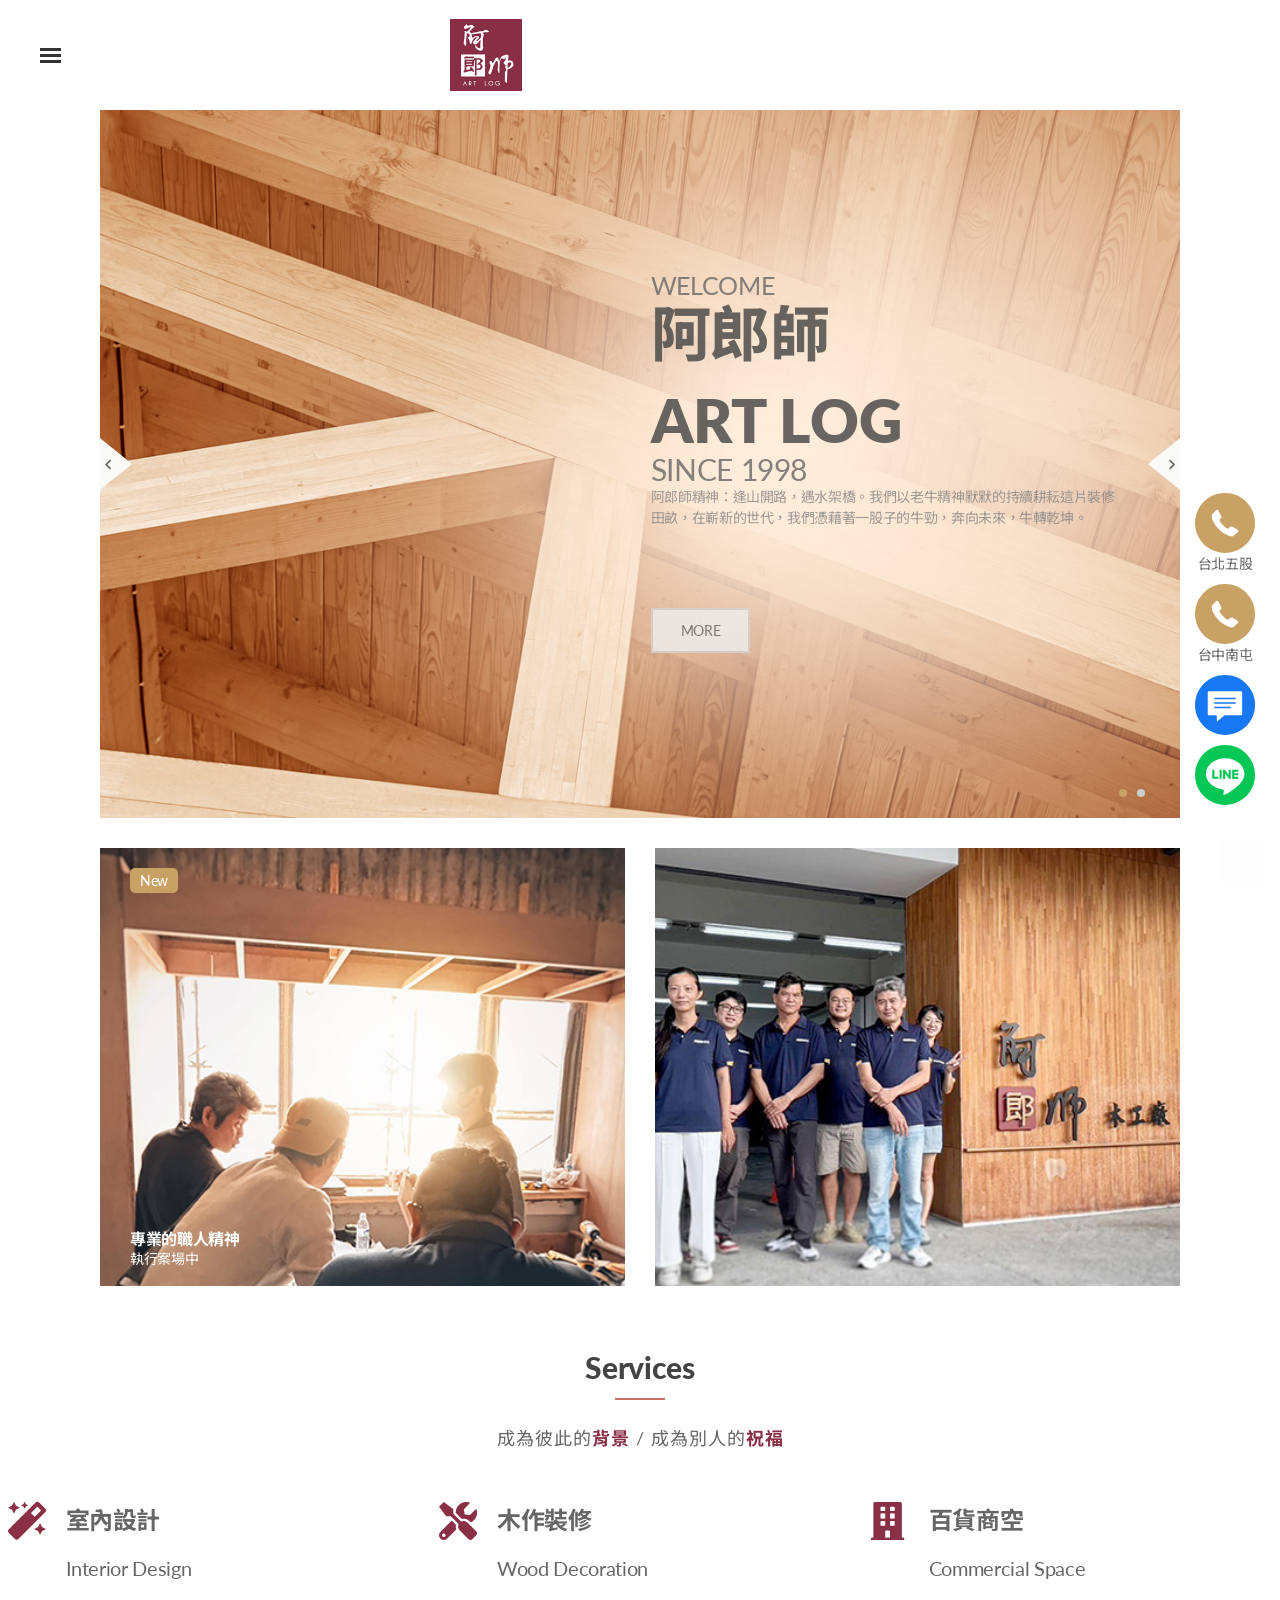
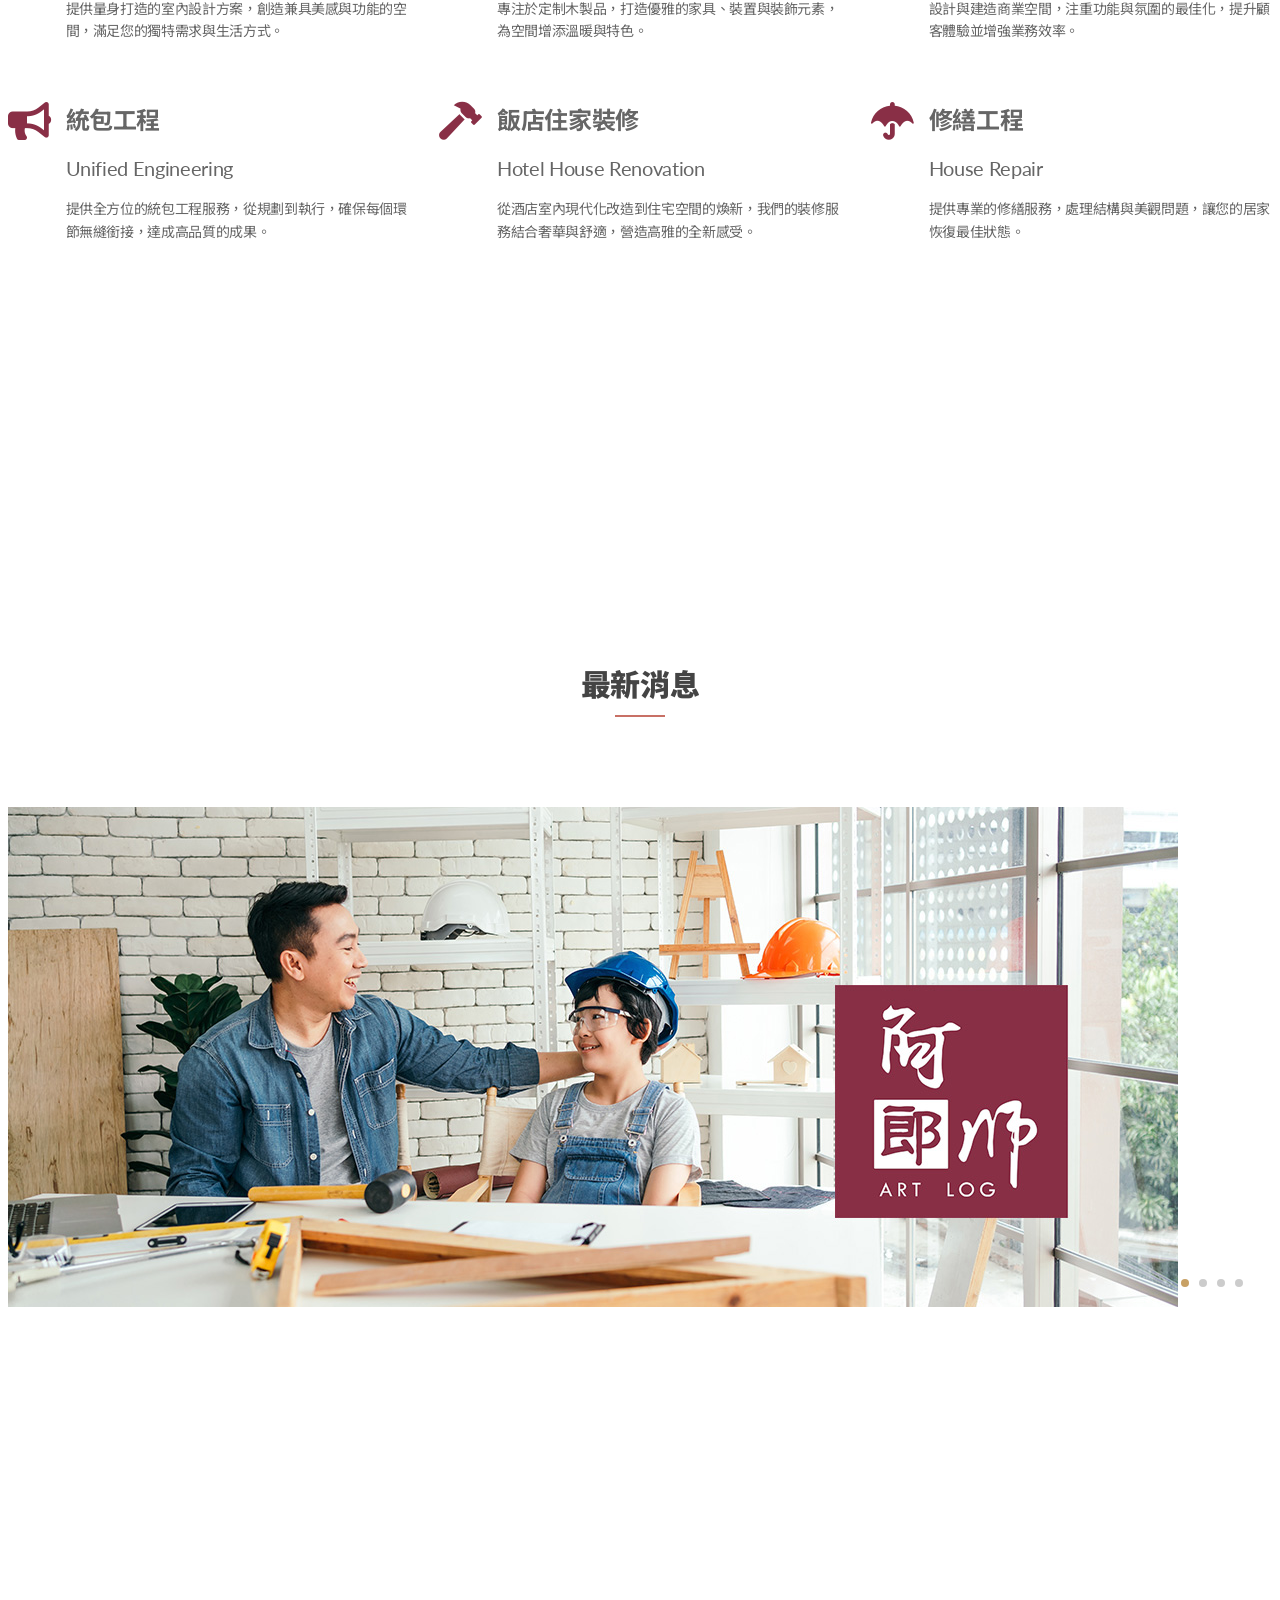
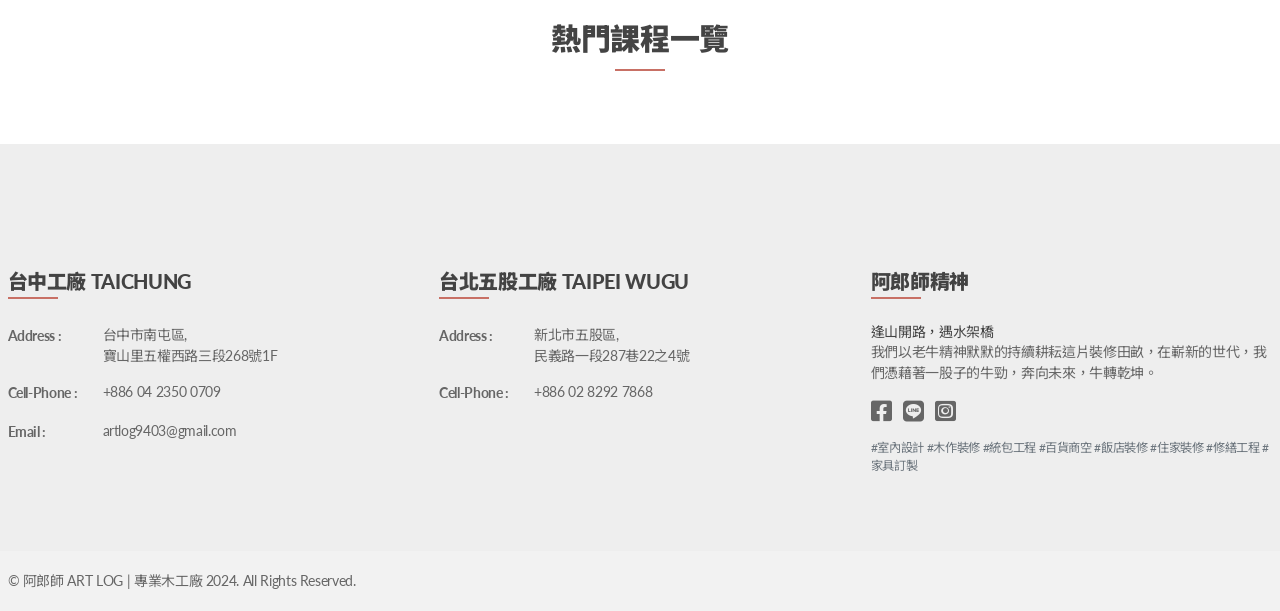
==== commit 54106d36: "Updates" ====
--- a/index.html
+++ b/index.html
@@ -1,23 +1,4 @@
-<!DOCTYPE html><html> <head><meta charset="utf-8"><meta http-equiv="x-ua-compatible" content="ie=edge"><title>首頁 &gt; 阿郎師 ART LOG | 專業木工廠│室內設計│木作裝修│統包工程│百貨商空│飯店裝修│住家裝修│修繕工程│家具訂製</title><meta name="description" content="逢山開路，遇水架橋。我們以老牛精神默默的持續耕耘這片裝修田畝，在嶄新的世代，我們憑藉著一股子的牛勁，奔向未來，牛轉乾坤。"><!-- 關鍵字 --><meta name="keywords" content="室內設計,木作裝修,統包工程,百貨商空,飯店住家裝修,修繕工程,家具訂製"><meta name="viewport" content="width=device-width, initial-scale=1"><link rel="shortcut icon" type="image/x-icon" href="/img/favicon.ico"><link rel="apple-touch-icon" sizes="180x180" href="/img/apple-touch-icon.png"><link rel="icon" type="image/png" sizes="32x32" href="/img/favicon-32x32.png"><link rel="icon" type="image/png" sizes="16x16" href="/img/favicon-16x16.png"><!-- Place favicon.ico in the root directory --><!-- Google Font --><link href="https://fonts.googleapis.com/css?family=Lato:400,700,900" rel="stylesheet" type="text/css"><link href="https://fonts.googleapis.com/css?family=Bree+Serif" rel="stylesheet" type="text/css"><link href="https://fonts.googleapis.com/css2?family=Noto+Sans+TC:wght@100..900&family=Oswald:wght@200..700&display=swap" rel="stylesheet"><!-- all css here --><!-- bootstrap v3.3.6 css --><link rel="stylesheet" href="/css/bootstrap.min.css"><!-- animate css --><link rel="stylesheet" href="/css/animate.min.css"><!-- jquery-ui.min css --><link rel="stylesheet" href="/css/jquery-ui.min.css"><!-- meanmenu css --><link rel="stylesheet" href="/css/meanmenu.min.css"><!-- nivo-slider css --><link rel="stylesheet" href="/lib/css/nivo-slider.css"><link rel="stylesheet" href="/lib/css/preview.css"><!-- slick css --><link rel="stylesheet" href="/css/slick.min.css"><!-- lightbox css --><link rel="stylesheet" href="/css/lightbox.min.css"><!-- material-design-iconic-font css --><link rel="stylesheet" href="/css/material-design-iconic-font.css"><!-- All common css of theme --><link rel="stylesheet" href="/css/default.css"><!-- style css --><link rel="stylesheet" href="/css/style.min.css"><!-- shortcode css --><link rel="stylesheet" href="/css/shortcode.css"><!-- responsive css --><link rel="stylesheet" href="/css/responsive.css"><link rel="stylesheet" href="https://cdnjs.cloudflare.com/ajax/libs/font-awesome/5.15.4/css/all.min.css"><!-- modernizr css --><script src="/js/vendor/modernizr-3.11.2.min.js"></script><link rel="stylesheet" href="/_astro/about.CW24db02.css"></head> <body class="antialiased text-default bg-page tracking-tight"> <div class="wrapper"> <header id="sticky-menu" class="header"> <div class="header-area"> <div class="container-fluid"> <div class="row"> <div class="col-md-4 offset-md-4 col-12"> <div class="logo text-md-center"> <a href="index.html"><img src=" img/logo/logo.png " alt=""></a> </div> </div> </div> </div> </div> <div class="menu-toggle hamburger hamburger--emphatic d-none d-md-block"> <div class="hamburger-box"> <div class="hamburger-inner"></div> </div> </div> <div class="main-menu  d-none d-md-block"> <nav> <ul> <li><a href="/">首頁</a></li> <li><a href="/news">最新消息</a></li> <li><a href="/about">團隊介紹</a></li> <li><a href="/course">課程資訊</a></li> <li><a href="/contact">聯絡我們</a></li> <li id="loginLiPC"><a href="/login">會員登入/註冊</a></li> <li id="joinClassLiPC"><a href="/my">報名課程清單</a></li> </ul> </nav> </div> </header> <div class="mobile-menu-area"> <div class="container-fluid"> <div class="row"> <div class="col-xs-12 d-block d-md-none"> <div class="mobile-menu"> <nav id="dropdown"> <ul> <li><a href="/">首頁</a></li> <li><a href="/news">最新消息</a></li> <li><a href="/about">團隊介紹</a></li> <li><a href="/course">課程資訊</a></li> <li><a href="/contact">聯絡我們</a></li> <li id="loginLiMo"><a href="/login">會員登入/註冊</a></li> <li id="joinClassLiMo"><a href="/my">報名課程清單</a></li> </ul> </nav> </div> </div> </div> </div> </div> <script>
-        document.addEventListener("DOMContentLoaded", () => {
-          const loginPC = document.getElementById("loginLiPC");
-          const joinClassPC = document.getElementById("joinClassLiPC");
-          const loginMo = document.getElementById("loginLiMo");
-          const joinClassMo = document.getElementById("joinClassLiMo");
-          const loginInfo = sessionStorage.getItem("login");
-          if (loginInfo) {
-            loginPC.style.display = "none";
-            loginMo.style.display = "none";
-            joinClassPC.style.display = "block";
-            joinClassMo.style.display = "block";
-          } else {
-            loginPC.style.display = "block";
-            loginMo.style.display = "block";
-            joinClassPC.style.display = "none";
-            joinClassMo.style.display = "none";
-          }
-        });
-      </script>   <section class="slider-banner-area clearfix"> <div class="banner-left"> <!-- Slider-banner start --> <div class="slider-banner"> <div class="single-banner banner-1"> <a class="banner-thumb" href="#"><img src="img/banner/1.jpg" alt=""></a> <span class="pro-label new-label">new</span> <div class="banner-brief"> <h2 class="banner-title text-white">專業的職人精神</h2> <p class="mb-0 text-white">執行案場中</p> </div> </div> <div class="single-banner banner-2"> <a class="banner-thumb" href="#"><img src="img/banner/2.jpg" alt=""></a> </div> </div> <!-- Slider-banner end --> </div> <div class="slider-right"> <!-- Slider-area start --> <div class="slider-area"> <div class="bend niceties preview-2"> <div id="ensign-nivoslider" class="slides"> <img src="img/slider/slider-1/1.jpg" alt="" title="#slider-direction-1"> <img src="img/slider/slider-1/3.jpg" alt="" title="#slider-direction-3"> </div> <!-- direction 3 --> <div id="slider-direction-1" class="slider-direction"> <div class="slider-progress"></div> <div class="slider-content t-lfl s-tb slider-1"> <div class="title-container s-tb-c title-compress"> <div class="layer-1"> <div class="wow fadeInUpBig" data-wow-duration="1s" data-wow-delay="0.5s"> <h2 class="slider-title3 text-uppercase mb-0">Welcome </h2> </div> <div class="wow fadeInUpBig" data-wow-duration="1.5s" data-wow-delay="0.5s"> <h2 class="slider-title1 text-uppercase mb-0"> 阿郎師 </h2> <br> <h2 class="slider-title1 text-uppercase mb-0"> art log</h2> </div> <div class="wow fadeInUpBig" data-wow-duration="2s" data-wow-delay="0.5s"> <h3 class="slider-title2 text-uppercase">Since 1998</h3> </div> <div class="wow fadeInUpBig" data-wow-duration="2.5s" data-wow-delay="0.5s"> <p class="slider-pro-brief">阿郎師精神：逢山開路，遇水架橋。我們以老牛精神默默的持續耕耘這片裝修田畝，在嶄新的世代，我們憑藉著一股子的牛勁，奔向未來，牛轉乾坤。</p> </div> <div class="wow fadeInUpBig" data-wow-duration="3s" data-wow-delay="0.5s"> <a href="#" class="button-one style-2 text-uppercase mt-20" data-text="more">More</a> </div> </div> </div> </div> </div> </div> </div> <!-- Slider-area end --> </div> </section>  <section id="services" class="current"> <div class="services-top"> <div class="container bootstrap snippets bootdey"> <div class="row text-center"> <div class="col-sm-12 col-md-12 col-md-12"> <div class="section-title text-center"> <h2 class="title-border">Services</h2> </div> <p style="font-size: 18px; letter-spacing: 1px;">成為彼此的<span class="highlight">背景</span> / 成為別人的<span class="highlight">祝福</span></p> </div> </div> <div class="row"> <div class="col-md-offset-1 col-sm-12 col-md-12 col-md-10"> <div class="services-list"> <div class="row"> <div class="col-sm-6 col-md-4 col-md-4"> <div class="service-block" style="visibility: visible;"> <div class="ico fa fa-magic highlight"></div> <div class="text-block"> <div class="name">室內設計</div> <div class="info">Interior Design</div> <div class="text">提供量身打造的室內設計方案，創造兼具美感與功能的空間，滿足您的獨特需求與生活方式。</div> </div> </div> </div> <div class="col-sm-6 col-md-4 col-md-4"> <div class="service-block" style="visibility: visible;"> <div class="ico fas fa-tools highlight"></div> <div class="text-block"> <div class="name">木作裝修</div> <div class="info">Wood Decoration</div> <div class="text">專注於定制木製品，打造優雅的家具、裝置與裝飾元素，為空間增添溫暖與特色。</div> </div> </div> </div> <div class="col-sm-6 col-md-4 col-md-4"> <div class="service-block" style="visibility: visible;"> <div class="ico fas fa-building highlight"></div> <div class="text-block"> <div class="name">百貨商空</div> <div class="info">Commercial Space</div> <div class="text">設計與建造商業空間，注重功能與氛圍的最佳化，提升顧客體驗並增強業務效率。</div> </div> </div> </div> <div class="col-sm-6 col-md-4 col-md-4"> <div class="service-block" style="visibility: visible;"> <div class="ico fa fa-bullhorn highlight"></div> <div class="text-block"> <div class="name">統包工程</div> <div class="info">Unified Engineering</div> <div class="text">提供全方位的統包工程服務，從規劃到執行，確保每個環節無縫銜接，達成高品質的成果。</div> </div> </div> </div> <div class="col-sm-6 col-md-4 col-md-4"> <div class="service-block" style="visibility: visible;"> <div class="ico fas fa-hammer highlight"></div> <div class="text-block"> <div class="name">飯店住家裝修</div> <div class="info">Hotel House Renovation</div> <div class="text">從酒店室內現代化改造到住宅空間的煥新，我們的裝修服務結合奢華與舒適，營造高雅的全新感受。</div> </div> </div> </div> <div class="col-sm-6 col-md-4 col-md-4"> <div class="service-block" style="visibility: visible;"> <div class="ico fa fa-umbrella highlight"></div> <div class="text-block"> <div class="name">修繕工程</div> <div class="info">House Repair</div> <div class="text">提供專業的修繕服務，處理結構與美觀問題，讓您的居家恢復最佳狀態。</div> </div> </div> </div> </div> </div> </div> </div> </div> </div> </section> <div class="product-area pt-80 pb-35"> <div class="container"> <div class="row"> <div class="col-lg-12"> <div class="section-title text-center"> <h2 class="title-border">最新消息</h2> </div> <div class="product-slider style-1 arrow-left-right"> <!-- Single-product start -->  <!-- Single-product end --> </div> </div> </div> </div> </div>   <div class="discount-product-area"> <div class="container"> <div class="row"> <div class="discount-product-slider dots-bottom-right"> <!-- single-discount-product start --> <div class="col-lg-12"> <div class="discount-product"> <img src="img/discount/1.jpg" alt=""> <div class="discount-img-brief"></div> </div> </div> <!-- single-discount-product end --> <!-- single-discount-product start --> <div class="col-lg-12"> <div class="discount-product"> <img src="img/discount/2.jpg" alt=""> <div class="discount-img-brief"> <div class="onsale"> <span class="onsale-text">On Sale</span> <span class="onsale-price">$ 80.00</span> </div> <div class="discount-info"> <h1 class="text-dark-red d-none d-md-block">Discount 50%</h1> <p class="d-none d-md-block">Lorem ipsum dolor sit amet, consectetur adipiscing elit, sed does eiusmodes tempor incididunt ut labore et dolore magna aliqua. Ut enim ad minim venim, quis nostrud exercitation ullamco laboris.</p> <a href="#" class="button-one font-16px style-3 text-uppercase mt-md-5" data-text="Buy now">Buy now</a> </div> </div> </div> </div> <!-- single-discount-product end --> <!-- single-discount-product start --> <div class="col-lg-12"> <div class="discount-product"> <img src="img/discount/3.jpg" alt=""> <div class="discount-img-brief"> <div class="onsale"> <span class="onsale-text">On Sale</span> <span class="onsale-price">$ 80.00</span> </div> <div class="discount-info"> <h1 class="text-dark-red d-none d-md-block">Discount 50%</h1> <p class="d-none d-md-block">Lorem ipsum dolor sit amet, consectetur adipiscing elit, sed does eiusmodes tempor incididunt ut labore et dolore magna aliqua. Ut enim ad minim venim, quis nostrud exercitation ullamco laboris.</p> <a href="#" class="button-one font-16px style-3 text-uppercase mt-md-5" data-text="Buy now">Buy now</a> </div> </div> </div> </div> <!-- single-discount-product end --> <!-- single-discount-product start --> <div class="col-lg-12"> <div class="discount-product"> <img src="img/discount/4.jpg" alt=""> <div class="discount-img-brief"> <div class="onsale"> <span class="onsale-text">On Sale</span> <span class="onsale-price">$ 80.00</span> </div> <div class="discount-info"> <h1 class="text-dark-red d-none d-md-block">Discount 50%</h1> <p class="d-none d-md-block">Lorem ipsum dolor sit amet, consectetur adipiscing elit, sed does eiusmodes tempor incididunt ut labore et dolore magna aliqua. Ut enim ad minim venim, quis nostrud exercitation ullamco laboris.</p> <a href="#" class="button-one font-16px style-3 text-uppercase mt-md-5" data-text="Buy now">Buy now</a> </div> </div> </div> </div> <!-- single-discount-product end --> </div> </div> </div> </div>   <div class="purchase-online-area pt-80 mb-5"> <div class="container"> <div class="row"> <div class="col-lg-12"> <div class="section-title text-center"> <h2 class="title-border">熱門課程一覽</h2> </div> </div> </div> <div class="row"> <div class="col-lg-12 text-center"> <!-- Nav tabs --> </div> <div class="col-lg-12"> <!-- Tab panes --> <div class="tab-content"> <div class="tab-pane active" id="new-arrivals"> <div class="row"> <!-- Single-product start -->  <!-- Single-product end --> </div> </div> <div class="tab-pane" id="best-seller"> <div class="row"> <!-- Single-product start --> <div class="single-product col-xl-3 col-lg-4 col-md-6"> <div class="product-img"> <span class="pro-label new-label">new</span> <a href="single-product.html"><img src="img/product/1.jpg" alt=""></a> </div> <div class="product-info clearfix"> <div class="fix"> <h4 class="post-title floatleft"><a href="#">課程名稱</a></h4> </div> <div class="fix"> <span class="pro-price floatleft">$ 4,800</span> </div> </div> </div> <!-- Single-product end --> <!-- Single-product start --> <div class="single-product col-xl-3 col-lg-4 col-md-6"> <div class="product-img"> <span class="pro-label sale-label">Sale</span> <a href="single-product.html"><img src="img/product/9.jpg" alt=""></a> <div class="product-action clearfix"> <a href="wishlist.html" data-bs-toggle="tooltip" data-placement="top" title="Wishlist"><i class="zmdi zmdi-favorite-outline"></i></a> <a href="#" data-bs-toggle="modal" data-bs-target="#productModal" title="Quick View"><i class="zmdi zmdi-zoom-in"></i></a> <a href="#" data-bs-toggle="tooltip" data-placement="top" title="Compare"><i class="zmdi zmdi-refresh"></i></a> <a href="cart.html" data-bs-toggle="tooltip" data-placement="top" title="Add To Cart"><i class="zmdi zmdi-shopping-cart-plus"></i></a> </div> </div> <div class="product-info clearfix"> <div class="fix"> <h4 class="post-title floatleft"><a href="#">dummy Product name</a></h4> <p class="floatright hidden-sm">Furniture</p> </div> <div class="fix"> <span class="pro-price floatleft">$ 36.20</span> <span class="pro-rating floatright"> <a href="#"><i class="zmdi zmdi-star"></i></a> <a href="#"><i class="zmdi zmdi-star"></i></a> <a href="#"><i class="zmdi zmdi-star"></i></a> <a href="#"><i class="zmdi zmdi-star-half"></i></a> <a href="#"><i class="zmdi zmdi-star-half"></i></a> </span> </div> </div> </div> <!-- Single-product end --> <!-- Single-product start --> <div class="single-product col-xl-3 col-lg-4 col-md-6"> <div class="product-img"> <a href="single-product.html"><img src="img/product/8.jpg" alt=""></a> <div class="product-action clearfix"> <a href="wishlist.html" data-bs-toggle="tooltip" data-placement="top" title="Wishlist"><i class="zmdi zmdi-favorite-outline"></i></a> <a href="#" data-bs-toggle="modal" data-bs-target="#productModal" title="Quick View"><i class="zmdi zmdi-zoom-in"></i></a> <a href="#" data-bs-toggle="tooltip" data-placement="top" title="Compare"><i class="zmdi zmdi-refresh"></i></a> <a href="cart.html" data-bs-toggle="tooltip" data-placement="top" title="Add To Cart"><i class="zmdi zmdi-shopping-cart-plus"></i></a> </div> </div> <div class="product-info clearfix"> <div class="fix"> <h4 class="post-title floatleft"><a href="#">dummy Product name</a></h4> <p class="floatright hidden-sm">Furniture</p> </div> <div class="fix"> <span class="pro-price floatleft">$ 66.20</span> <span class="pro-rating floatright"> <a href="#"><i class="zmdi zmdi-star"></i></a> <a href="#"><i class="zmdi zmdi-star"></i></a> <a href="#"><i class="zmdi zmdi-star"></i></a> <a href="#"><i class="zmdi zmdi-star-half"></i></a> <a href="#"><i class="zmdi zmdi-star-half"></i></a> </span> </div> </div> </div> <!-- Single-product end --> <!-- Single-product start --> <div class="single-product col-xl-3 col-lg-4 col-md-6"> <div class="product-img"> <a href="single-product.html"><img src="img/product/6.jpg" alt=""></a> <div class="product-action clearfix"> <a href="wishlist.html" data-bs-toggle="tooltip" data-placement="top" title="Wishlist"><i class="zmdi zmdi-favorite-outline"></i></a> <a href="#" data-bs-toggle="modal" data-bs-target="#productModal" title="Quick View"><i class="zmdi zmdi-zoom-in"></i></a> <a href="#" data-bs-toggle="tooltip" data-placement="top" title="Compare"><i class="zmdi zmdi-refresh"></i></a> <a href="cart.html" data-bs-toggle="tooltip" data-placement="top" title="Add To Cart"><i class="zmdi zmdi-shopping-cart-plus"></i></a> </div> </div> <div class="product-info clearfix"> <div class="fix"> <h4 class="post-title floatleft"><a href="#">dummy Product name</a></h4> <p class="floatright hidden-sm">Furniture</p> </div> <div class="fix"> <span class="pro-price floatleft">$ 57.20</span> <span class="pro-rating floatright"> <a href="#"><i class="zmdi zmdi-star"></i></a> <a href="#"><i class="zmdi zmdi-star"></i></a> <a href="#"><i class="zmdi zmdi-star"></i></a> <a href="#"><i class="zmdi zmdi-star-half"></i></a> <a href="#"><i class="zmdi zmdi-star-half"></i></a> </span> </div> </div> </div> <!-- Single-product end --> <!-- Single-product start --> <div class="single-product col-xl-3 col-lg-4 col-md-6"> <div class="product-img"> <span class="pro-label new-label">new</span> <a href="single-product.html"><img src="img/product/4.jpg" alt=""></a> </div> <div class="product-info clearfix"> <div class="fix"> <h4 class="post-title floatleft"><a href="#">課程名稱</a></h4> </div> <div class="fix"> <span class="pro-price floatleft">$ 4,800</span> </div> </div> </div> <!-- Single-product end --> <!-- Single-product start --> <div class="single-product col-xl-3 col-lg-4 col-md-6"> <div class="product-img"> <span class="pro-label sale-label">Sale</span> <a href="single-product.html"><img src="img/product/3.jpg" alt=""></a> <div class="product-action clearfix"> <a href="wishlist.html" data-bs-toggle="tooltip" data-placement="top" title="Wishlist"><i class="zmdi zmdi-favorite-outline"></i></a> <a href="#" data-bs-toggle="modal" data-bs-target="#productModal" title="Quick View"><i class="zmdi zmdi-zoom-in"></i></a> <a href="#" data-bs-toggle="tooltip" data-placement="top" title="Compare"><i class="zmdi zmdi-refresh"></i></a> <a href="cart.html" data-bs-toggle="tooltip" data-placement="top" title="Add To Cart"><i class="zmdi zmdi-shopping-cart-plus"></i></a> </div> </div> <div class="product-info clearfix"> <div class="fix"> <h4 class="post-title floatleft"><a href="#">dummy Product name</a></h4> <p class="floatright hidden-sm">Furniture</p> </div> <div class="fix"> <span class="pro-price floatleft">$ 65.20</span> <span class="pro-rating floatright"> <a href="#"><i class="zmdi zmdi-star"></i></a> <a href="#"><i class="zmdi zmdi-star"></i></a> <a href="#"><i class="zmdi zmdi-star"></i></a> <a href="#"><i class="zmdi zmdi-star-half"></i></a> <a href="#"><i class="zmdi zmdi-star-half"></i></a> </span> </div> </div> </div> <!-- Single-product end --> <!-- Single-product start --> <div class="single-product col-xl-3 col-lg-4 col-md-6"> <div class="product-img"> <a href="single-product.html"><img src="img/product/7.jpg" alt=""></a> <div class="product-action clearfix"> <a href="wishlist.html" data-bs-toggle="tooltip" data-placement="top" title="Wishlist"><i class="zmdi zmdi-favorite-outline"></i></a> <a href="#" data-bs-toggle="modal" data-bs-target="#productModal" title="Quick View"><i class="zmdi zmdi-zoom-in"></i></a> <a href="#" data-bs-toggle="tooltip" data-placement="top" title="Compare"><i class="zmdi zmdi-refresh"></i></a> <a href="cart.html" data-bs-toggle="tooltip" data-placement="top" title="Add To Cart"><i class="zmdi zmdi-shopping-cart-plus"></i></a> </div> </div> <div class="product-info clearfix"> <div class="fix"> <h4 class="post-title floatleft"><a href="#">dummy Product name</a></h4> <p class="floatright hidden-sm">Furniture</p> </div> <div class="fix"> <span class="pro-price floatleft">$ 60.20</span> <span class="pro-rating floatright"> <a href="#"><i class="zmdi zmdi-star"></i></a> <a href="#"><i class="zmdi zmdi-star"></i></a> <a href="#"><i class="zmdi zmdi-star"></i></a> <a href="#"><i class="zmdi zmdi-star-half"></i></a> <a href="#"><i class="zmdi zmdi-star-half"></i></a> </span> </div> </div> </div> <!-- Single-product end --> <!-- Single-product start --> <div class="single-product col-xl-3 col-lg-4 col-md-6"> <div class="product-img"> <a href="single-product.html"><img src="img/product/5.jpg" alt=""></a> <div class="product-action clearfix"> <a href="wishlist.html" data-bs-toggle="tooltip" data-placement="top" title="Wishlist"><i class="zmdi zmdi-favorite-outline"></i></a> <a href="#" data-bs-toggle="modal" data-bs-target="#productModal" title="Quick View"><i class="zmdi zmdi-zoom-in"></i></a> <a href="#" data-bs-toggle="tooltip" data-placement="top" title="Compare"><i class="zmdi zmdi-refresh"></i></a> <a href="cart.html" data-bs-toggle="tooltip" data-placement="top" title="Add To Cart"><i class="zmdi zmdi-shopping-cart-plus"></i></a> </div> </div> <div class="product-info clearfix"> <div class="fix"> <h4 class="post-title floatleft"><a href="#">dummy Product name</a></h4> <p class="floatright hidden-sm">Furniture</p> </div> <div class="fix"> <span class="pro-price floatleft">$ 66.20</span> <span class="pro-rating floatright"> <a href="#"><i class="zmdi zmdi-star"></i></a> <a href="#"><i class="zmdi zmdi-star"></i></a> <a href="#"><i class="zmdi zmdi-star"></i></a> <a href="#"><i class="zmdi zmdi-star-half"></i></a> <a href="#"><i class="zmdi zmdi-star-half"></i></a> </span> </div> </div> </div> <!-- Single-product end --> </div> </div> <div class="tab-pane" id="most-view"> <div class="row"> <!-- Single-product start --> <div class="single-product col-xl-3 col-lg-4 col-md-6"> <div class="product-img"> <span class="pro-label new-label">new</span> <a href="single-product.html"><img src="img/product/1.jpg" alt=""></a> <div class="product-action clearfix"> <a href="wishlist.html" data-bs-toggle="tooltip" data-placement="top" title="Wishlist"><i class="zmdi zmdi-favorite-outline"></i></a> <a href="#" data-bs-toggle="modal" data-bs-target="#productModal" title="Quick View"><i class="zmdi zmdi-zoom-in"></i></a> <a href="#" data-bs-toggle="tooltip" data-placement="top" title="Compare"><i class="zmdi zmdi-refresh"></i></a> <a href="cart.html" data-bs-toggle="tooltip" data-placement="top" title="Add To Cart"><i class="zmdi zmdi-shopping-cart-plus"></i></a> </div> </div> <div class="product-info clearfix"> <div class="fix"> <h4 class="post-title floatleft"><a href="#">dummy Product name</a></h4> <p class="floatright hidden-sm">Furniture</p> </div> <div class="fix"> <span class="pro-price floatleft">$ 56.20</span> <span class="pro-rating floatright"> <a href="#"><i class="zmdi zmdi-star"></i></a> <a href="#"><i class="zmdi zmdi-star"></i></a> <a href="#"><i class="zmdi zmdi-star"></i></a> <a href="#"><i class="zmdi zmdi-star-half"></i></a> <a href="#"><i class="zmdi zmdi-star-half"></i></a> </span> </div> </div> </div> <!-- Single-product end --> <!-- Single-product start --> <div class="single-product col-xl-3 col-lg-4 col-md-6"> <div class="product-img"> <span class="pro-label sale-label">Sale</span> <a href="single-product.html"><img src="img/product/3.jpg" alt=""></a> <div class="product-action clearfix"> <a href="wishlist.html" data-bs-toggle="tooltip" data-placement="top" title="Wishlist"><i class="zmdi zmdi-favorite-outline"></i></a> <a href="#" data-bs-toggle="modal" data-bs-target="#productModal" title="Quick View"><i class="zmdi zmdi-zoom-in"></i></a> <a href="#" data-bs-toggle="tooltip" data-placement="top" title="Compare"><i class="zmdi zmdi-refresh"></i></a> <a href="cart.html" data-bs-toggle="tooltip" data-placement="top" title="Add To Cart"><i class="zmdi zmdi-shopping-cart-plus"></i></a> </div> </div> <div class="product-info clearfix"> <div class="fix"> <h4 class="post-title floatleft"><a href="#">dummy Product name</a></h4> <p class="floatright hidden-sm">Furniture</p> </div> <div class="fix"> <span class="pro-price floatleft">$ 36.20</span> <span class="pro-rating floatright"> <a href="#"><i class="zmdi zmdi-star"></i></a> <a href="#"><i class="zmdi zmdi-star"></i></a> <a href="#"><i class="zmdi zmdi-star"></i></a> <a href="#"><i class="zmdi zmdi-star-half"></i></a> <a href="#"><i class="zmdi zmdi-star-half"></i></a> </span> </div> </div> </div> <!-- Single-product end --> <!-- Single-product start --> <div class="single-product col-xl-3 col-lg-4 col-md-6"> <div class="product-img"> <a href="single-product.html"><img src="img/product/5.jpg" alt=""></a> <div class="product-action clearfix"> <a href="wishlist.html" data-bs-toggle="tooltip" data-placement="top" title="Wishlist"><i class="zmdi zmdi-favorite-outline"></i></a> <a href="#" data-bs-toggle="modal" data-bs-target="#productModal" title="Quick View"><i class="zmdi zmdi-zoom-in"></i></a> <a href="#" data-bs-toggle="tooltip" data-placement="top" title="Compare"><i class="zmdi zmdi-refresh"></i></a> <a href="cart.html" data-bs-toggle="tooltip" data-placement="top" title="Add To Cart"><i class="zmdi zmdi-shopping-cart-plus"></i></a> </div> </div> <div class="product-info clearfix"> <div class="fix"> <h4 class="post-title floatleft"><a href="#">dummy Product name</a></h4> <p class="floatright hidden-sm">Furniture</p> </div> <div class="fix"> <span class="pro-price floatleft">$ 66.20</span> <span class="pro-rating floatright"> <a href="#"><i class="zmdi zmdi-star"></i></a> <a href="#"><i class="zmdi zmdi-star"></i></a> <a href="#"><i class="zmdi zmdi-star"></i></a> <a href="#"><i class="zmdi zmdi-star-half"></i></a> <a href="#"><i class="zmdi zmdi-star-half"></i></a> </span> </div> </div> </div> <!-- Single-product end --> <!-- Single-product start --> <div class="single-product col-xl-3 col-lg-4 col-md-6"> <div class="product-img"> <a href="single-product.html"><img src="img/product/9.jpg" alt=""></a> <div class="product-action clearfix"> <a href="wishlist.html" data-bs-toggle="tooltip" data-placement="top" title="Wishlist"><i class="zmdi zmdi-favorite-outline"></i></a> <a href="#" data-bs-toggle="modal" data-bs-target="#productModal" title="Quick View"><i class="zmdi zmdi-zoom-in"></i></a> <a href="#" data-bs-toggle="tooltip" data-placement="top" title="Compare"><i class="zmdi zmdi-refresh"></i></a> <a href="cart.html" data-bs-toggle="tooltip" data-placement="top" title="Add To Cart"><i class="zmdi zmdi-shopping-cart-plus"></i></a> </div> </div> <div class="product-info clearfix"> <div class="fix"> <h4 class="post-title floatleft"><a href="#">dummy Product name</a></h4> <p class="floatright hidden-sm">Furniture</p> </div> <div class="fix"> <span class="pro-price floatleft">$ 57.20</span> <span class="pro-rating floatright"> <a href="#"><i class="zmdi zmdi-star"></i></a> <a href="#"><i class="zmdi zmdi-star"></i></a> <a href="#"><i class="zmdi zmdi-star"></i></a> <a href="#"><i class="zmdi zmdi-star-half"></i></a> <a href="#"><i class="zmdi zmdi-star-half"></i></a> </span> </div> </div> </div> <!-- Single-product end --> <!-- Single-product start --> <div class="single-product col-xl-3 col-lg-4 col-md-6"> <div class="product-img"> <span class="pro-label new-label">new</span> <a href="single-product.html"><img src="img/product/7.jpg" alt=""></a> <div class="product-action clearfix"> <a href="wishlist.html" data-bs-toggle="tooltip" data-placement="top" title="Wishlist"><i class="zmdi zmdi-favorite-outline"></i></a> <a href="#" data-bs-toggle="modal" data-bs-target="#productModal" title="Quick View"><i class="zmdi zmdi-zoom-in"></i></a> <a href="#" data-bs-toggle="tooltip" data-placement="top" title="Compare"><i class="zmdi zmdi-refresh"></i></a> <a href="cart.html" data-bs-toggle="tooltip" data-placement="top" title="Add To Cart"><i class="zmdi zmdi-shopping-cart-plus"></i></a> </div> </div> <div class="product-info clearfix"> <div class="fix"> <h4 class="post-title floatleft"><a href="#">dummy Product name</a></h4> <p class="floatright hidden-sm">Furniture</p> </div> <div class="fix"> <span class="pro-price floatleft">$ 55.20</span> <span class="pro-rating floatright"> <a href="#"><i class="zmdi zmdi-star"></i></a> <a href="#"><i class="zmdi zmdi-star"></i></a> <a href="#"><i class="zmdi zmdi-star"></i></a> <a href="#"><i class="zmdi zmdi-star-half"></i></a> <a href="#"><i class="zmdi zmdi-star-half"></i></a> </span> </div> </div> </div> <!-- Single-product end --> <!-- Single-product start --> <div class="single-product col-xl-3 col-lg-4 col-md-6"> <div class="product-img"> <span class="pro-label sale-label">Sale</span> <a href="single-product.html"><img src="img/product/5.jpg" alt=""></a> <div class="product-action clearfix"> <a href="wishlist.html" data-bs-toggle="tooltip" data-placement="top" title="Wishlist"><i class="zmdi zmdi-favorite-outline"></i></a> <a href="#" data-bs-toggle="modal" data-bs-target="#productModal" title="Quick View"><i class="zmdi zmdi-zoom-in"></i></a> <a href="#" data-bs-toggle="tooltip" data-placement="top" title="Compare"><i class="zmdi zmdi-refresh"></i></a> <a href="cart.html" data-bs-toggle="tooltip" data-placement="top" title="Add To Cart"><i class="zmdi zmdi-shopping-cart-plus"></i></a> </div> </div> <div class="product-info clearfix"> <div class="fix"> <h4 class="post-title floatleft"><a href="#">dummy Product name</a></h4> <p class="floatright hidden-sm">Furniture</p> </div> <div class="fix"> <span class="pro-price floatleft">$ 65.20</span> <span class="pro-rating floatright"> <a href="#"><i class="zmdi zmdi-star"></i></a> <a href="#"><i class="zmdi zmdi-star"></i></a> <a href="#"><i class="zmdi zmdi-star"></i></a> <a href="#"><i class="zmdi zmdi-star-half"></i></a> <a href="#"><i class="zmdi zmdi-star-half"></i></a> </span> </div> </div> </div> <!-- Single-product end --> <!-- Single-product start --> <div class="single-product col-xl-3 col-lg-4 col-md-6"> <div class="product-img"> <a href="single-product.html"><img src="img/product/7.jpg" alt=""></a> <div class="product-action clearfix"> <a href="wishlist.html" data-bs-toggle="tooltip" data-placement="top" title="Wishlist"><i class="zmdi zmdi-favorite-outline"></i></a> <a href="#" data-bs-toggle="modal" data-bs-target="#productModal" title="Quick View"><i class="zmdi zmdi-zoom-in"></i></a> <a href="#" data-bs-toggle="tooltip" data-placement="top" title="Compare"><i class="zmdi zmdi-refresh"></i></a> <a href="cart.html" data-bs-toggle="tooltip" data-placement="top" title="Add To Cart"><i class="zmdi zmdi-shopping-cart-plus"></i></a> </div> </div> <div class="product-info clearfix"> <div class="fix"> <h4 class="post-title floatleft"><a href="#">dummy Product name</a></h4> <p class="floatright hidden-sm">Furniture</p> </div> <div class="fix"> <span class="pro-price floatleft">$ 60.20</span> <span class="pro-rating floatright"> <a href="#"><i class="zmdi zmdi-star"></i></a> <a href="#"><i class="zmdi zmdi-star"></i></a> <a href="#"><i class="zmdi zmdi-star"></i></a> <a href="#"><i class="zmdi zmdi-star-half"></i></a> <a href="#"><i class="zmdi zmdi-star-half"></i></a> </span> </div> </div> </div> <!-- Single-product end --> <!-- Single-product start --> <div class="single-product col-xl-3 col-lg-4 col-md-6"> <div class="product-img"> <a href="single-product.html"><img src="img/product/8.jpg" alt=""></a> <div class="product-action clearfix"> <a href="wishlist.html" data-bs-toggle="tooltip" data-placement="top" title="Wishlist"><i class="zmdi zmdi-favorite-outline"></i></a> <a href="#" data-bs-toggle="modal" data-bs-target="#productModal" title="Quick View"><i class="zmdi zmdi-zoom-in"></i></a> <a href="#" data-bs-toggle="tooltip" data-placement="top" title="Compare"><i class="zmdi zmdi-refresh"></i></a> <a href="cart.html" data-bs-toggle="tooltip" data-placement="top" title="Add To Cart"><i class="zmdi zmdi-shopping-cart-plus"></i></a> </div> </div> <div class="product-info clearfix"> <div class="fix"> <h4 class="post-title floatleft"><a href="#">dummy Product name</a></h4> <p class="floatright hidden-sm">Furniture</p> </div> <div class="fix"> <span class="pro-price floatleft">$ 66.20</span> <span class="pro-rating floatright"> <a href="#"><i class="zmdi zmdi-star"></i></a> <a href="#"><i class="zmdi zmdi-star"></i></a> <a href="#"><i class="zmdi zmdi-star"></i></a> <a href="#"><i class="zmdi zmdi-star-half"></i></a> <a href="#"><i class="zmdi zmdi-star-half"></i></a> </span> </div> </div> </div> <!-- Single-product end --> </div> </div> <div class="tab-pane" id="discounts"> <div class="row"> <!-- Single-product start --> <div class="single-product col-xl-3 col-lg-4 col-md-6"> <div class="product-img"> <span class="pro-label new-label">new</span> <a href="single-product.html"><img src="img/product/8.jpg" alt=""></a> <div class="product-action clearfix"> <a href="wishlist.html" data-bs-toggle="tooltip" data-placement="top" title="Wishlist"><i class="zmdi zmdi-favorite-outline"></i></a> <a href="#" data-bs-toggle="modal" data-bs-target="#productModal" title="Quick View"><i class="zmdi zmdi-zoom-in"></i></a> <a href="#" data-bs-toggle="tooltip" data-placement="top" title="Compare"><i class="zmdi zmdi-refresh"></i></a> <a href="cart.html" data-bs-toggle="tooltip" data-placement="top" title="Add To Cart"><i class="zmdi zmdi-shopping-cart-plus"></i></a> </div> </div> <div class="product-info clearfix"> <div class="fix"> <h4 class="post-title floatleft"><a href="#">dummy Product name</a></h4> <p class="floatright hidden-sm">Furniture</p> </div> <div class="fix"> <span class="pro-price floatleft">$ 56.20</span> <span class="pro-rating floatright"> <a href="#"><i class="zmdi zmdi-star"></i></a> <a href="#"><i class="zmdi zmdi-star"></i></a> <a href="#"><i class="zmdi zmdi-star"></i></a> <a href="#"><i class="zmdi zmdi-star-half"></i></a> <a href="#"><i class="zmdi zmdi-star-half"></i></a> </span> </div> </div> </div> <!-- Single-product end --> <!-- Single-product start --> <div class="single-product col-xl-3 col-lg-4 col-md-6"> <div class="product-img"> <span class="pro-label sale-label">Sale</span> <a href="single-product.html"><img src="img/product/9.jpg" alt=""></a> <div class="product-action clearfix"> <a href="wishlist.html" data-bs-toggle="tooltip" data-placement="top" title="Wishlist"><i class="zmdi zmdi-favorite-outline"></i></a> <a href="#" data-bs-toggle="modal" data-bs-target="#productModal" title="Quick View"><i class="zmdi zmdi-zoom-in"></i></a> <a href="#" data-bs-toggle="tooltip" data-placement="top" title="Compare"><i class="zmdi zmdi-refresh"></i></a> <a href="cart.html" data-bs-toggle="tooltip" data-placement="top" title="Add To Cart"><i class="zmdi zmdi-shopping-cart-plus"></i></a> </div> </div> <div class="product-info clearfix"> <div class="fix"> <h4 class="post-title floatleft"><a href="#">dummy Product name</a></h4> <p class="floatright hidden-sm">Furniture</p> </div> <div class="fix"> <span class="pro-price floatleft">$ 36.20</span> <span class="pro-rating floatright"> <a href="#"><i class="zmdi zmdi-star"></i></a> <a href="#"><i class="zmdi zmdi-star"></i></a> <a href="#"><i class="zmdi zmdi-star"></i></a> <a href="#"><i class="zmdi zmdi-star-half"></i></a> <a href="#"><i class="zmdi zmdi-star-half"></i></a> </span> </div> </div> </div> <!-- Single-product end --> <!-- Single-product start --> <div class="single-product col-xl-3 col-lg-4 col-md-6"> <div class="product-img"> <a href="single-product.html"><img src="img/product/7.jpg" alt=""></a> <div class="product-action clearfix"> <a href="wishlist.html" data-bs-toggle="tooltip" data-placement="top" title="Wishlist"><i class="zmdi zmdi-favorite-outline"></i></a> <a href="#" data-bs-toggle="modal" data-bs-target="#productModal" title="Quick View"><i class="zmdi zmdi-zoom-in"></i></a> <a href="#" data-bs-toggle="tooltip" data-placement="top" title="Compare"><i class="zmdi zmdi-refresh"></i></a> <a href="cart.html" data-bs-toggle="tooltip" data-placement="top" title="Add To Cart"><i class="zmdi zmdi-shopping-cart-plus"></i></a> </div> </div> <div class="product-info clearfix"> <div class="fix"> <h4 class="post-title floatleft"><a href="#">dummy Product name</a></h4> <p class="floatright hidden-sm">Furniture</p> </div> <div class="fix"> <span class="pro-price floatleft">$ 66.20</span> <span class="pro-rating floatright"> <a href="#"><i class="zmdi zmdi-star"></i></a> <a href="#"><i class="zmdi zmdi-star"></i></a> <a href="#"><i class="zmdi zmdi-star"></i></a> <a href="#"><i class="zmdi zmdi-star-half"></i></a> <a href="#"><i class="zmdi zmdi-star-half"></i></a> </span> </div> </div> </div> <!-- Single-product end --> <!-- Single-product start --> <div class="single-product col-xl-3 col-lg-4 col-md-6"> <div class="product-img"> <a href="single-product.html"><img src="img/product/6.jpg" alt=""></a> <div class="product-action clearfix"> <a href="wishlist.html" data-bs-toggle="tooltip" data-placement="top" title="Wishlist"><i class="zmdi zmdi-favorite-outline"></i></a> <a href="#" data-bs-toggle="modal" data-bs-target="#productModal" title="Quick View"><i class="zmdi zmdi-zoom-in"></i></a> <a href="#" data-bs-toggle="tooltip" data-placement="top" title="Compare"><i class="zmdi zmdi-refresh"></i></a> <a href="cart.html" data-bs-toggle="tooltip" data-placement="top" title="Add To Cart"><i class="zmdi zmdi-shopping-cart-plus"></i></a> </div> </div> <div class="product-info clearfix"> <div class="fix"> <h4 class="post-title floatleft"><a href="#">dummy Product name</a></h4> <p class="floatright hidden-sm">Furniture</p> </div> <div class="fix"> <span class="pro-price floatleft">$ 57.20</span> <span class="pro-rating floatright"> <a href="#"><i class="zmdi zmdi-star"></i></a> <a href="#"><i class="zmdi zmdi-star"></i></a> <a href="#"><i class="zmdi zmdi-star"></i></a> <a href="#"><i class="zmdi zmdi-star-half"></i></a> <a href="#"><i class="zmdi zmdi-star-half"></i></a> </span> </div> </div> </div> <!-- Single-product end --> <!-- Single-product start --> <div class="single-product col-xl-3 col-lg-4 col-md-6"> <div class="product-img"> <span class="pro-label new-label">new</span> <a href="single-product.html"><img src="img/product/3.jpg" alt=""></a> </div> <div class="product-info clearfix"> <div class="fix"> <h4 class="post-title floatleft"><a href="#">課程名稱</a></h4> </div> <div class="fix"> <span class="pro-price floatleft">$ 4,800</span> </div> </div> </div> <!-- Single-product end --> <!-- Single-product start --> <div class="single-product col-xl-3 col-lg-4 col-md-6"> <div class="product-img"> <span class="pro-label sale-label">Sale</span> <a href="single-product.html"><img src="img/product/4.jpg" alt=""></a> <div class="product-action clearfix"> <a href="wishlist.html" data-bs-toggle="tooltip" data-placement="top" title="Wishlist"><i class="zmdi zmdi-favorite-outline"></i></a> <a href="#" data-bs-toggle="modal" data-bs-target="#productModal" title="Quick View"><i class="zmdi zmdi-zoom-in"></i></a> <a href="#" data-bs-toggle="tooltip" data-placement="top" title="Compare"><i class="zmdi zmdi-refresh"></i></a> <a href="cart.html" data-bs-toggle="tooltip" data-placement="top" title="Add To Cart"><i class="zmdi zmdi-shopping-cart-plus"></i></a> </div> </div> <div class="product-info clearfix"> <div class="fix"> <h4 class="post-title floatleft"><a href="#">dummy Product name</a></h4> <p class="floatright hidden-sm">Furniture</p> </div> <div class="fix"> <span class="pro-price floatleft">$ 65.20</span> <span class="pro-rating floatright"> <a href="#"><i class="zmdi zmdi-star"></i></a> <a href="#"><i class="zmdi zmdi-star"></i></a> <a href="#"><i class="zmdi zmdi-star"></i></a> <a href="#"><i class="zmdi zmdi-star-half"></i></a> <a href="#"><i class="zmdi zmdi-star-half"></i></a> </span> </div> </div> </div> <!-- Single-product end --> <!-- Single-product start --> <div class="single-product col-xl-3 col-lg-4 col-md-6"> <div class="product-img"> <a href="single-product.html"><img src="img/product/5.jpg" alt=""></a> <div class="product-action clearfix"> <a href="wishlist.html" data-bs-toggle="tooltip" data-placement="top" title="Wishlist"><i class="zmdi zmdi-favorite-outline"></i></a> <a href="#" data-bs-toggle="modal" data-bs-target="#productModal" title="Quick View"><i class="zmdi zmdi-zoom-in"></i></a> <a href="#" data-bs-toggle="tooltip" data-placement="top" title="Compare"><i class="zmdi zmdi-refresh"></i></a> <a href="cart.html" data-bs-toggle="tooltip" data-placement="top" title="Add To Cart"><i class="zmdi zmdi-shopping-cart-plus"></i></a> </div> </div> <div class="product-info clearfix"> <div class="fix"> <h4 class="post-title floatleft"><a href="#">dummy Product name</a></h4> <p class="floatright hidden-sm">Furniture</p> </div> <div class="fix"> <span class="pro-price floatleft">$ 60.20</span> <span class="pro-rating floatright"> <a href="#"><i class="zmdi zmdi-star"></i></a> <a href="#"><i class="zmdi zmdi-star"></i></a> <a href="#"><i class="zmdi zmdi-star"></i></a> <a href="#"><i class="zmdi zmdi-star-half"></i></a> <a href="#"><i class="zmdi zmdi-star-half"></i></a> </span> </div> </div> </div> <!-- Single-product end --> <!-- Single-product start --> <div class="single-product col-xl-3 col-lg-4 col-md-6"> <div class="product-img"> <a href="single-product.html"><img src="img/product/2.jpg" alt=""></a> <div class="product-action clearfix"> <a href="wishlist.html" data-bs-toggle="tooltip" data-placement="top" title="Wishlist"><i class="zmdi zmdi-favorite-outline"></i></a> <a href="#" data-bs-toggle="modal" data-bs-target="#productModal" title="Quick View"><i class="zmdi zmdi-zoom-in"></i></a> <a href="#" data-bs-toggle="tooltip" data-placement="top" title="Compare"><i class="zmdi zmdi-refresh"></i></a> <a href="cart.html" data-bs-toggle="tooltip" data-placement="top" title="Add To Cart"><i class="zmdi zmdi-shopping-cart-plus"></i></a> </div> </div> <div class="product-info clearfix"> <div class="fix"> <h4 class="post-title floatleft"><a href="#">dummy Product name</a></h4> <p class="floatright hidden-sm">Furniture</p> </div> <div class="fix"> <span class="pro-price floatleft">$ 66.20</span> <span class="pro-rating floatright"> <a href="#"><i class="zmdi zmdi-star"></i></a> <a href="#"><i class="zmdi zmdi-star"></i></a> <a href="#"><i class="zmdi zmdi-star"></i></a> <a href="#"><i class="zmdi zmdi-star-half"></i></a> <a href="#"><i class="zmdi zmdi-star-half"></i></a> </span> </div> </div> </div> <!-- Single-product end --> </div> </div> </div> </div> </div> </div> </div>  <footer> <!-- Footer-area start --> <div class="footer-area footer-2"> <div class="container"> <div class="row"> <div class="col-md-4"> <div class="single-footer"> <h3 class="footer-title  title-border">台中工廠 Taichung</h3> <ul class="footer-contact"> <li><span>Address :</span>台中市南屯區,<br>寶山里五權西路三段268號1F</li> <li><span>Cell-Phone :</span>+886 04 2350 0709</li> <li><span>Email :</span>artlog9403@gmail.com</li> </ul> </div> </div> <div class="col-md-4"> <div class="single-footer"> <h3 class="footer-title  title-border">台北五股工廠 Taipei Wugu</h3> <ul class="footer-contact"> <li><span>Address :</span>新北市五股區,<br>民義路一段287巷22之4號</li> <li><span>Cell-Phone :</span>+886 02 8292 7868</li> </ul> </div> </div> <div class="col-md-4"> <div class="single-footer newsletter-item"> <h3 class="footer-title  title-border">阿郎師精神</h3> <div class="footer-subscribe"> <p></p><h5>逢山開路，遇水架橋</h5>我們以老牛精神默默的持續耕耘這片裝修田畝，在嶄新的世代，我們憑藉著一股子的牛勁，奔向未來，牛轉乾坤。 <div class="footer-social socials my-3"> <a href="https://www.facebook.com/artlogtaichung/" title="Facebook" target="_blank"><i class="fab fa-facebook-square"></i></a> <!--<a href="https://www.youtube.com/channel/UCgutbzwj5IEmjmjc-Y61w_g" title="Youtube" target="_blank"><i class="fab fa-youtube"></i></a>--> <a href="https://line.me/R/ti/p/@921yjlwd" title="LINE" target="_blank"><i class="fab fa-line"></i></a> <a href="https://www.instagram.com/artlog_taichung/" title="instagram" target="_blank"><i class="fab fa-instagram-square"></i></a> </div> <p class="text-muted small">#室內設計 #木作裝修 #統包工程 #百貨商空 #飯店裝修 #住家裝修 #修繕工程 #家具訂製</p> </div> </div> </div> </div> </div> </div> <!-- Footer-area end --> <!-- Copyright-area start --> <div class="copyright-area copyright-2"> <div class="container"> <div class="row"> <div class="col-md-12"> <div class="copyright"> <p class="mb-0">&copy; 阿郎師 ART LOG | 專業木工廠 2024. All Rights Reserved.</p> </div> </div> </div> </div> </div> <!-- Copyright-area start --> </footer> <!-- FOOTER END --> <!-- QUICKVIEW PRODUCT --> <div id="quickview-wrapper"> <!-- Modal --> <div class="modal fade" id="productModal" tabindex="-1" role="dialog"> <div class="modal-dialog" role="document"> <div class="modal-content"> <div class="modal-header"> <button type="button" class="close" data-bs-dismiss="modal" aria-label="Close"><span aria-hidden="true">&times;</span></button> </div> <div class="modal-body"> <div class="modal-product"> <div class="product-images"> <div class="main-image images"> <img alt="#" src="img/product/quickview-photo.jpg"> </div> </div><!-- .product-images --> <div class="product-info"> <h1>Aenean eu tristique</h1> <div class="price-box-3"> <hr> <div class="s-price-box"> <span class="new-price">$160.00</span> <span class="old-price">$190.00</span> </div> <hr> </div> <a href="shop.html" class="see-all">See all features</a> <div class="quick-add-to-cart"> <form method="post" class="cart"> <div class="numbers-row"> <input type="number" id="french-hens" value="3" min="1"> </div> <button class="single_add_to_cart_button" type="submit">Add to cart</button> </form> </div> <div class="quick-desc">
+<!DOCTYPE html><html> <head><meta charset="utf-8"><meta http-equiv="x-ua-compatible" content="ie=edge"><title>首頁 &gt; 阿郎師 ART LOG | 專業木工廠│室內設計│木作裝修│統包工程│百貨商空│飯店裝修│住家裝修│修繕工程│家具訂製</title><meta name="description" content="逢山開路，遇水架橋。我們以老牛精神默默的持續耕耘這片裝修田畝，在嶄新的世代，我們憑藉著一股子的牛勁，奔向未來，牛轉乾坤。"><!-- 關鍵字 --><meta name="keywords" content="室內設計,木作裝修,統包工程,百貨商空,飯店住家裝修,修繕工程,家具訂製"><meta name="viewport" content="width=device-width, initial-scale=1"><link rel="shortcut icon" type="image/x-icon" href="img/favicon.ico"><link rel="apple-touch-icon" sizes="180x180" href="img/apple-touch-icon.png"><link rel="icon" type="image/png" sizes="32x32" href="img/favicon-32x32.png"><link rel="icon" type="image/png" sizes="16x16" href="img/favicon-16x16.png"><!-- Place favicon.ico in the root directory --><!-- Google Font --><link href="https://fonts.googleapis.com/css?family=Lato:400,700,900" rel="stylesheet" type="text/css"><link href="https://fonts.googleapis.com/css?family=Bree+Serif" rel="stylesheet" type="text/css"><link href="https://fonts.googleapis.com/css2?family=Noto+Sans+TC:wght@100..900&family=Oswald:wght@200..700&display=swap" rel="stylesheet"><!-- all css here --><!-- bootstrap v3.3.6 css --><link rel="stylesheet" href="css/bootstrap.min.css"><!-- animate css --><link rel="stylesheet" href="css/animate.min.css"><!-- jquery-ui.min css --><link rel="stylesheet" href="css/jquery-ui.min.css"><!-- meanmenu css --><link rel="stylesheet" href="css/meanmenu.min.css"><!-- nivo-slider css --><link rel="stylesheet" href="lib/css/nivo-slider.css"><link rel="stylesheet" href="lib/css/preview.css"><!-- slick css --><link rel="stylesheet" href="css/slick.min.css"><!-- lightbox css --><link rel="stylesheet" href="css/lightbox.min.css"><!-- material-design-iconic-font css --><link rel="stylesheet" href="css/material-design-iconic-font.css"><!-- All common css of theme --><link rel="stylesheet" href="css/default.css"><!-- style css --><link rel="stylesheet" href="css/style.min.css"><!-- shortcode css --><link rel="stylesheet" href="css/shortcode.css"><!-- responsive css --><link rel="stylesheet" href="css/responsive.css"><link rel="stylesheet" href="https://cdnjs.cloudflare.com/ajax/libs/font-awesome/5.15.4/css/all.min.css"><!-- modernizr css --><script src="js/vendor/modernizr-3.11.2.min.js"></script><link rel="stylesheet" href="/_astro/about.C-ron4ns.css"></head> <body class="antialiased text-default bg-page tracking-tight"> <div class="wrapper"> <header id="sticky-menu" class="header"> <div class="header-area"> <div class="container-fluid"> <div class="row"> <div class="col-md-4 offset-md-4 col-12"> <div class="logo text-md-center"> <a href="index.html"><img src=" img/logo/logo.png " alt=""></a> </div> </div> </div> </div> </div> <div class="menu-toggle hamburger hamburger--emphatic d-none d-md-block"> <div class="hamburger-box"> <div class="hamburger-inner"></div> </div> </div> <div class="main-menu  d-none d-md-block"> <nav> <ul> <li><a href="./">首頁</a></li> <li><a href="./news">工業知識庫</a></li> <li><a href="./about">加工ODM/OEM</a></li> <li><a href="./course">服務項目</a></li> <li><a href="./contact">聯絡我們</a></li> </ul> </nav> </div> </header> <div class="mobile-menu-area"> <div class="container-fluid"> <div class="row"> <div class="col-xs-12 d-block d-md-none"> <div class="mobile-menu"> <nav id="dropdown"> <ul> <li><a href="./">首頁</a></li> <li><a href="./news">工業知識庫</a></li> <li><a href="./about">加工ODM/OEM</a></li> <li><a href="./course">服務項目</a></li> <li><a href="./contact">聯絡我們</a></li> </ul> </nav> </div> </div> </div> </div> </div>   <section class="slider-banner-area clearfix"> <div class="banner-left"> <!-- Slider-banner start --> <div class="slider-banner"> <div class="single-banner banner-1"> <a class="banner-thumb" href="#"><img src="img/banner/1.jpg" alt=""></a> <span class="pro-label new-label">new</span> <div class="banner-brief"> <h2 class="banner-title text-white">專業的職人精神</h2> <p class="mb-0 text-white">執行案場中</p> </div> </div> <div class="single-banner banner-2"> <a class="banner-thumb" href="#"><img src="img/banner/2.jpg" alt=""></a> </div> </div> <!-- Slider-banner end --> </div> <div class="slider-right"> <!-- Slider-area start --> <div class="slider-area"> <div class="bend niceties preview-2"> <div id="ensign-nivoslider" class="slides"> <img src="img/slider/slider-1/1.jpg" alt="" title="#slider-direction-1"> <img src="img/slider/slider-1/3.jpg" alt="" title="#slider-direction-3"> </div> <!-- direction 3 --> <div id="slider-direction-1" class="slider-direction"> <div class="slider-progress"></div> <div class="slider-content t-lfl s-tb slider-1"> <div class="title-container s-tb-c title-compress"> <div class="layer-1"> <div class="wow fadeInUpBig" data-wow-duration="1s" data-wow-delay="0.5s"> <h2 class="slider-title3 text-uppercase mb-0">Welcome </h2> </div> <div class="wow fadeInUpBig" data-wow-duration="1.5s" data-wow-delay="0.5s"> <h2 class="slider-title1 text-uppercase mb-0"> 阿郎師 </h2> <br> <h2 class="slider-title1 text-uppercase mb-0"> art log</h2> </div> <div class="wow fadeInUpBig" data-wow-duration="2s" data-wow-delay="0.5s"> <h3 class="slider-title2 text-uppercase">Since 1998</h3> </div> <div class="wow fadeInUpBig" data-wow-duration="2.5s" data-wow-delay="0.5s"> <p class="slider-pro-brief">阿郎師精神：逢山開路，遇水架橋。我們以老牛精神默默的持續耕耘這片裝修田畝，在嶄新的世代，我們憑藉著一股子的牛勁，奔向未來，牛轉乾坤。</p> </div> <div class="wow fadeInUpBig" data-wow-duration="3s" data-wow-delay="0.5s"> <a href="#" class="button-one style-2 text-uppercase mt-20" data-text="more">More</a> </div> </div> </div> </div> </div> </div> </div> <!-- Slider-area end --> </div> </section>  <section id="services" class="current"> <div class="services-top"> <div class="container bootstrap snippets bootdey"> <div class="row text-center"> <div class="col-sm-12 col-md-12 col-md-12"> <div class="section-title text-center"> <h2 class="title-border">Services</h2> </div> <p style="font-size: 18px; letter-spacing: 1px;">成為彼此的<span class="highlight">背景</span> / 成為別人的<span class="highlight">祝福</span></p> </div> </div> <div class="row"> <div class="col-md-offset-1 col-sm-12 col-md-12 col-md-10"> <div class="services-list"> <div class="row"> <div class="col-sm-6 col-md-4 col-md-4"> <div class="service-block" style="visibility: visible;"> <div class="ico fa fa-magic highlight"></div> <div class="text-block"> <div class="name">室內設計</div> <div class="info">Interior Design</div> <div class="text">提供量身打造的室內設計方案，創造兼具美感與功能的空間，滿足您的獨特需求與生活方式。</div> </div> </div> </div> <div class="col-sm-6 col-md-4 col-md-4"> <div class="service-block" style="visibility: visible;"> <div class="ico fas fa-tools highlight"></div> <div class="text-block"> <div class="name">木作裝修</div> <div class="info">Wood Decoration</div> <div class="text">專注於定制木製品，打造優雅的家具、裝置與裝飾元素，為空間增添溫暖與特色。</div> </div> </div> </div> <div class="col-sm-6 col-md-4 col-md-4"> <div class="service-block" style="visibility: visible;"> <div class="ico fas fa-building highlight"></div> <div class="text-block"> <div class="name">百貨商空</div> <div class="info">Commercial Space</div> <div class="text">設計與建造商業空間，注重功能與氛圍的最佳化，提升顧客體驗並增強業務效率。</div> </div> </div> </div> <div class="col-sm-6 col-md-4 col-md-4"> <div class="service-block" style="visibility: visible;"> <div class="ico fa fa-bullhorn highlight"></div> <div class="text-block"> <div class="name">統包工程</div> <div class="info">Unified Engineering</div> <div class="text">提供全方位的統包工程服務，從規劃到執行，確保每個環節無縫銜接，達成高品質的成果。</div> </div> </div> </div> <div class="col-sm-6 col-md-4 col-md-4"> <div class="service-block" style="visibility: visible;"> <div class="ico fas fa-hammer highlight"></div> <div class="text-block"> <div class="name">飯店住家裝修</div> <div class="info">Hotel House Renovation</div> <div class="text">從酒店室內現代化改造到住宅空間的煥新，我們的裝修服務結合奢華與舒適，營造高雅的全新感受。</div> </div> </div> </div> <div class="col-sm-6 col-md-4 col-md-4"> <div class="service-block" style="visibility: visible;"> <div class="ico fa fa-umbrella highlight"></div> <div class="text-block"> <div class="name">修繕工程</div> <div class="info">House Repair</div> <div class="text">提供專業的修繕服務，處理結構與美觀問題，讓您的居家恢復最佳狀態。</div> </div> </div> </div> </div> </div> </div> </div> </div> </div> </section> <div class="product-area pt-80 pb-35"> <div class="container"> <div class="row"> <div class="col-lg-12"> <div class="section-title text-center"> <h2 class="title-border">最新消息</h2> </div> <div class="product-slider style-1 arrow-left-right"> <!-- Single-product start -->  <!-- Single-product end --> </div> </div> </div> </div> </div>   <div class="discount-product-area"> <div class="container"> <div class="row"> <div class="discount-product-slider dots-bottom-right"> <!-- single-discount-product start --> <div class="col-lg-12"> <div class="discount-product"> <img src="img/discount/1.jpg" alt=""> <div class="discount-img-brief"></div> </div> </div> <!-- single-discount-product end --> <!-- single-discount-product start --> <div class="col-lg-12"> <div class="discount-product"> <img src="img/discount/2.jpg" alt=""> <div class="discount-img-brief"> <div class="onsale"> <span class="onsale-text">On Sale</span> <span class="onsale-price">$ 80.00</span> </div> <div class="discount-info"> <h1 class="text-dark-red d-none d-md-block">Discount 50%</h1> <p class="d-none d-md-block">Lorem ipsum dolor sit amet, consectetur adipiscing elit, sed does eiusmodes tempor incididunt ut labore et dolore magna aliqua. Ut enim ad minim venim, quis nostrud exercitation ullamco laboris.</p> <a href="#" class="button-one font-16px style-3 text-uppercase mt-md-5" data-text="Buy now">Buy now</a> </div> </div> </div> </div> <!-- single-discount-product end --> <!-- single-discount-product start --> <div class="col-lg-12"> <div class="discount-product"> <img src="img/discount/3.jpg" alt=""> <div class="discount-img-brief"> <div class="onsale"> <span class="onsale-text">On Sale</span> <span class="onsale-price">$ 80.00</span> </div> <div class="discount-info"> <h1 class="text-dark-red d-none d-md-block">Discount 50%</h1> <p class="d-none d-md-block">Lorem ipsum dolor sit amet, consectetur adipiscing elit, sed does eiusmodes tempor incididunt ut labore et dolore magna aliqua. Ut enim ad minim venim, quis nostrud exercitation ullamco laboris.</p> <a href="#" class="button-one font-16px style-3 text-uppercase mt-md-5" data-text="Buy now">Buy now</a> </div> </div> </div> </div> <!-- single-discount-product end --> <!-- single-discount-product start --> <div class="col-lg-12"> <div class="discount-product"> <img src="img/discount/4.jpg" alt=""> <div class="discount-img-brief"> <div class="onsale"> <span class="onsale-text">On Sale</span> <span class="onsale-price">$ 80.00</span> </div> <div class="discount-info"> <h1 class="text-dark-red d-none d-md-block">Discount 50%</h1> <p class="d-none d-md-block">Lorem ipsum dolor sit amet, consectetur adipiscing elit, sed does eiusmodes tempor incididunt ut labore et dolore magna aliqua. Ut enim ad minim venim, quis nostrud exercitation ullamco laboris.</p> <a href="#" class="button-one font-16px style-3 text-uppercase mt-md-5" data-text="Buy now">Buy now</a> </div> </div> </div> </div> <!-- single-discount-product end --> </div> </div> </div> </div>   <div class="purchase-online-area pt-80 mb-5"> <div class="container"> <div class="row"> <div class="col-lg-12"> <div class="section-title text-center"> <h2 class="title-border">熱門課程一覽</h2> </div> </div> </div> <div class="row"> <div class="col-lg-12 text-center"> <!-- Nav tabs --> </div> <div class="col-lg-12"> <!-- Tab panes --> <div class="tab-content"> <div class="tab-pane active" id="new-arrivals"> <div class="row"> <!-- Single-product start -->  <!-- Single-product end --> </div> </div> <div class="tab-pane" id="best-seller"> <div class="row"> <!-- Single-product start --> <div class="single-product col-xl-3 col-lg-4 col-md-6"> <div class="product-img"> <span class="pro-label new-label">new</span> <a href="single-product.html"><img src="img/product/1.jpg" alt=""></a> </div> <div class="product-info clearfix"> <div class="fix"> <h4 class="post-title floatleft"><a href="#">課程名稱</a></h4> </div> <div class="fix"> <span class="pro-price floatleft">$ 4,800</span> </div> </div> </div> <!-- Single-product end --> <!-- Single-product start --> <div class="single-product col-xl-3 col-lg-4 col-md-6"> <div class="product-img"> <span class="pro-label sale-label">Sale</span> <a href="single-product.html"><img src="img/product/9.jpg" alt=""></a> <div class="product-action clearfix"> <a href="wishlist.html" data-bs-toggle="tooltip" data-placement="top" title="Wishlist"><i class="zmdi zmdi-favorite-outline"></i></a> <a href="#" data-bs-toggle="modal" data-bs-target="#productModal" title="Quick View"><i class="zmdi zmdi-zoom-in"></i></a> <a href="#" data-bs-toggle="tooltip" data-placement="top" title="Compare"><i class="zmdi zmdi-refresh"></i></a> <a href="cart.html" data-bs-toggle="tooltip" data-placement="top" title="Add To Cart"><i class="zmdi zmdi-shopping-cart-plus"></i></a> </div> </div> <div class="product-info clearfix"> <div class="fix"> <h4 class="post-title floatleft"><a href="#">dummy Product name</a></h4> <p class="floatright hidden-sm">Furniture</p> </div> <div class="fix"> <span class="pro-price floatleft">$ 36.20</span> <span class="pro-rating floatright"> <a href="#"><i class="zmdi zmdi-star"></i></a> <a href="#"><i class="zmdi zmdi-star"></i></a> <a href="#"><i class="zmdi zmdi-star"></i></a> <a href="#"><i class="zmdi zmdi-star-half"></i></a> <a href="#"><i class="zmdi zmdi-star-half"></i></a> </span> </div> </div> </div> <!-- Single-product end --> <!-- Single-product start --> <div class="single-product col-xl-3 col-lg-4 col-md-6"> <div class="product-img"> <a href="single-product.html"><img src="img/product/8.jpg" alt=""></a> <div class="product-action clearfix"> <a href="wishlist.html" data-bs-toggle="tooltip" data-placement="top" title="Wishlist"><i class="zmdi zmdi-favorite-outline"></i></a> <a href="#" data-bs-toggle="modal" data-bs-target="#productModal" title="Quick View"><i class="zmdi zmdi-zoom-in"></i></a> <a href="#" data-bs-toggle="tooltip" data-placement="top" title="Compare"><i class="zmdi zmdi-refresh"></i></a> <a href="cart.html" data-bs-toggle="tooltip" data-placement="top" title="Add To Cart"><i class="zmdi zmdi-shopping-cart-plus"></i></a> </div> </div> <div class="product-info clearfix"> <div class="fix"> <h4 class="post-title floatleft"><a href="#">dummy Product name</a></h4> <p class="floatright hidden-sm">Furniture</p> </div> <div class="fix"> <span class="pro-price floatleft">$ 66.20</span> <span class="pro-rating floatright"> <a href="#"><i class="zmdi zmdi-star"></i></a> <a href="#"><i class="zmdi zmdi-star"></i></a> <a href="#"><i class="zmdi zmdi-star"></i></a> <a href="#"><i class="zmdi zmdi-star-half"></i></a> <a href="#"><i class="zmdi zmdi-star-half"></i></a> </span> </div> </div> </div> <!-- Single-product end --> <!-- Single-product start --> <div class="single-product col-xl-3 col-lg-4 col-md-6"> <div class="product-img"> <a href="single-product.html"><img src="img/product/6.jpg" alt=""></a> <div class="product-action clearfix"> <a href="wishlist.html" data-bs-toggle="tooltip" data-placement="top" title="Wishlist"><i class="zmdi zmdi-favorite-outline"></i></a> <a href="#" data-bs-toggle="modal" data-bs-target="#productModal" title="Quick View"><i class="zmdi zmdi-zoom-in"></i></a> <a href="#" data-bs-toggle="tooltip" data-placement="top" title="Compare"><i class="zmdi zmdi-refresh"></i></a> <a href="cart.html" data-bs-toggle="tooltip" data-placement="top" title="Add To Cart"><i class="zmdi zmdi-shopping-cart-plus"></i></a> </div> </div> <div class="product-info clearfix"> <div class="fix"> <h4 class="post-title floatleft"><a href="#">dummy Product name</a></h4> <p class="floatright hidden-sm">Furniture</p> </div> <div class="fix"> <span class="pro-price floatleft">$ 57.20</span> <span class="pro-rating floatright"> <a href="#"><i class="zmdi zmdi-star"></i></a> <a href="#"><i class="zmdi zmdi-star"></i></a> <a href="#"><i class="zmdi zmdi-star"></i></a> <a href="#"><i class="zmdi zmdi-star-half"></i></a> <a href="#"><i class="zmdi zmdi-star-half"></i></a> </span> </div> </div> </div> <!-- Single-product end --> <!-- Single-product start --> <div class="single-product col-xl-3 col-lg-4 col-md-6"> <div class="product-img"> <span class="pro-label new-label">new</span> <a href="single-product.html"><img src="img/product/4.jpg" alt=""></a> </div> <div class="product-info clearfix"> <div class="fix"> <h4 class="post-title floatleft"><a href="#">課程名稱</a></h4> </div> <div class="fix"> <span class="pro-price floatleft">$ 4,800</span> </div> </div> </div> <!-- Single-product end --> <!-- Single-product start --> <div class="single-product col-xl-3 col-lg-4 col-md-6"> <div class="product-img"> <span class="pro-label sale-label">Sale</span> <a href="single-product.html"><img src="img/product/3.jpg" alt=""></a> <div class="product-action clearfix"> <a href="wishlist.html" data-bs-toggle="tooltip" data-placement="top" title="Wishlist"><i class="zmdi zmdi-favorite-outline"></i></a> <a href="#" data-bs-toggle="modal" data-bs-target="#productModal" title="Quick View"><i class="zmdi zmdi-zoom-in"></i></a> <a href="#" data-bs-toggle="tooltip" data-placement="top" title="Compare"><i class="zmdi zmdi-refresh"></i></a> <a href="cart.html" data-bs-toggle="tooltip" data-placement="top" title="Add To Cart"><i class="zmdi zmdi-shopping-cart-plus"></i></a> </div> </div> <div class="product-info clearfix"> <div class="fix"> <h4 class="post-title floatleft"><a href="#">dummy Product name</a></h4> <p class="floatright hidden-sm">Furniture</p> </div> <div class="fix"> <span class="pro-price floatleft">$ 65.20</span> <span class="pro-rating floatright"> <a href="#"><i class="zmdi zmdi-star"></i></a> <a href="#"><i class="zmdi zmdi-star"></i></a> <a href="#"><i class="zmdi zmdi-star"></i></a> <a href="#"><i class="zmdi zmdi-star-half"></i></a> <a href="#"><i class="zmdi zmdi-star-half"></i></a> </span> </div> </div> </div> <!-- Single-product end --> <!-- Single-product start --> <div class="single-product col-xl-3 col-lg-4 col-md-6"> <div class="product-img"> <a href="single-product.html"><img src="img/product/7.jpg" alt=""></a> <div class="product-action clearfix"> <a href="wishlist.html" data-bs-toggle="tooltip" data-placement="top" title="Wishlist"><i class="zmdi zmdi-favorite-outline"></i></a> <a href="#" data-bs-toggle="modal" data-bs-target="#productModal" title="Quick View"><i class="zmdi zmdi-zoom-in"></i></a> <a href="#" data-bs-toggle="tooltip" data-placement="top" title="Compare"><i class="zmdi zmdi-refresh"></i></a> <a href="cart.html" data-bs-toggle="tooltip" data-placement="top" title="Add To Cart"><i class="zmdi zmdi-shopping-cart-plus"></i></a> </div> </div> <div class="product-info clearfix"> <div class="fix"> <h4 class="post-title floatleft"><a href="#">dummy Product name</a></h4> <p class="floatright hidden-sm">Furniture</p> </div> <div class="fix"> <span class="pro-price floatleft">$ 60.20</span> <span class="pro-rating floatright"> <a href="#"><i class="zmdi zmdi-star"></i></a> <a href="#"><i class="zmdi zmdi-star"></i></a> <a href="#"><i class="zmdi zmdi-star"></i></a> <a href="#"><i class="zmdi zmdi-star-half"></i></a> <a href="#"><i class="zmdi zmdi-star-half"></i></a> </span> </div> </div> </div> <!-- Single-product end --> <!-- Single-product start --> <div class="single-product col-xl-3 col-lg-4 col-md-6"> <div class="product-img"> <a href="single-product.html"><img src="img/product/5.jpg" alt=""></a> <div class="product-action clearfix"> <a href="wishlist.html" data-bs-toggle="tooltip" data-placement="top" title="Wishlist"><i class="zmdi zmdi-favorite-outline"></i></a> <a href="#" data-bs-toggle="modal" data-bs-target="#productModal" title="Quick View"><i class="zmdi zmdi-zoom-in"></i></a> <a href="#" data-bs-toggle="tooltip" data-placement="top" title="Compare"><i class="zmdi zmdi-refresh"></i></a> <a href="cart.html" data-bs-toggle="tooltip" data-placement="top" title="Add To Cart"><i class="zmdi zmdi-shopping-cart-plus"></i></a> </div> </div> <div class="product-info clearfix"> <div class="fix"> <h4 class="post-title floatleft"><a href="#">dummy Product name</a></h4> <p class="floatright hidden-sm">Furniture</p> </div> <div class="fix"> <span class="pro-price floatleft">$ 66.20</span> <span class="pro-rating floatright"> <a href="#"><i class="zmdi zmdi-star"></i></a> <a href="#"><i class="zmdi zmdi-star"></i></a> <a href="#"><i class="zmdi zmdi-star"></i></a> <a href="#"><i class="zmdi zmdi-star-half"></i></a> <a href="#"><i class="zmdi zmdi-star-half"></i></a> </span> </div> </div> </div> <!-- Single-product end --> </div> </div> <div class="tab-pane" id="most-view"> <div class="row"> <!-- Single-product start --> <div class="single-product col-xl-3 col-lg-4 col-md-6"> <div class="product-img"> <span class="pro-label new-label">new</span> <a href="single-product.html"><img src="img/product/1.jpg" alt=""></a> <div class="product-action clearfix"> <a href="wishlist.html" data-bs-toggle="tooltip" data-placement="top" title="Wishlist"><i class="zmdi zmdi-favorite-outline"></i></a> <a href="#" data-bs-toggle="modal" data-bs-target="#productModal" title="Quick View"><i class="zmdi zmdi-zoom-in"></i></a> <a href="#" data-bs-toggle="tooltip" data-placement="top" title="Compare"><i class="zmdi zmdi-refresh"></i></a> <a href="cart.html" data-bs-toggle="tooltip" data-placement="top" title="Add To Cart"><i class="zmdi zmdi-shopping-cart-plus"></i></a> </div> </div> <div class="product-info clearfix"> <div class="fix"> <h4 class="post-title floatleft"><a href="#">dummy Product name</a></h4> <p class="floatright hidden-sm">Furniture</p> </div> <div class="fix"> <span class="pro-price floatleft">$ 56.20</span> <span class="pro-rating floatright"> <a href="#"><i class="zmdi zmdi-star"></i></a> <a href="#"><i class="zmdi zmdi-star"></i></a> <a href="#"><i class="zmdi zmdi-star"></i></a> <a href="#"><i class="zmdi zmdi-star-half"></i></a> <a href="#"><i class="zmdi zmdi-star-half"></i></a> </span> </div> </div> </div> <!-- Single-product end --> <!-- Single-product start --> <div class="single-product col-xl-3 col-lg-4 col-md-6"> <div class="product-img"> <span class="pro-label sale-label">Sale</span> <a href="single-product.html"><img src="img/product/3.jpg" alt=""></a> <div class="product-action clearfix"> <a href="wishlist.html" data-bs-toggle="tooltip" data-placement="top" title="Wishlist"><i class="zmdi zmdi-favorite-outline"></i></a> <a href="#" data-bs-toggle="modal" data-bs-target="#productModal" title="Quick View"><i class="zmdi zmdi-zoom-in"></i></a> <a href="#" data-bs-toggle="tooltip" data-placement="top" title="Compare"><i class="zmdi zmdi-refresh"></i></a> <a href="cart.html" data-bs-toggle="tooltip" data-placement="top" title="Add To Cart"><i class="zmdi zmdi-shopping-cart-plus"></i></a> </div> </div> <div class="product-info clearfix"> <div class="fix"> <h4 class="post-title floatleft"><a href="#">dummy Product name</a></h4> <p class="floatright hidden-sm">Furniture</p> </div> <div class="fix"> <span class="pro-price floatleft">$ 36.20</span> <span class="pro-rating floatright"> <a href="#"><i class="zmdi zmdi-star"></i></a> <a href="#"><i class="zmdi zmdi-star"></i></a> <a href="#"><i class="zmdi zmdi-star"></i></a> <a href="#"><i class="zmdi zmdi-star-half"></i></a> <a href="#"><i class="zmdi zmdi-star-half"></i></a> </span> </div> </div> </div> <!-- Single-product end --> <!-- Single-product start --> <div class="single-product col-xl-3 col-lg-4 col-md-6"> <div class="product-img"> <a href="single-product.html"><img src="img/product/5.jpg" alt=""></a> <div class="product-action clearfix"> <a href="wishlist.html" data-bs-toggle="tooltip" data-placement="top" title="Wishlist"><i class="zmdi zmdi-favorite-outline"></i></a> <a href="#" data-bs-toggle="modal" data-bs-target="#productModal" title="Quick View"><i class="zmdi zmdi-zoom-in"></i></a> <a href="#" data-bs-toggle="tooltip" data-placement="top" title="Compare"><i class="zmdi zmdi-refresh"></i></a> <a href="cart.html" data-bs-toggle="tooltip" data-placement="top" title="Add To Cart"><i class="zmdi zmdi-shopping-cart-plus"></i></a> </div> </div> <div class="product-info clearfix"> <div class="fix"> <h4 class="post-title floatleft"><a href="#">dummy Product name</a></h4> <p class="floatright hidden-sm">Furniture</p> </div> <div class="fix"> <span class="pro-price floatleft">$ 66.20</span> <span class="pro-rating floatright"> <a href="#"><i class="zmdi zmdi-star"></i></a> <a href="#"><i class="zmdi zmdi-star"></i></a> <a href="#"><i class="zmdi zmdi-star"></i></a> <a href="#"><i class="zmdi zmdi-star-half"></i></a> <a href="#"><i class="zmdi zmdi-star-half"></i></a> </span> </div> </div> </div> <!-- Single-product end --> <!-- Single-product start --> <div class="single-product col-xl-3 col-lg-4 col-md-6"> <div class="product-img"> <a href="single-product.html"><img src="img/product/9.jpg" alt=""></a> <div class="product-action clearfix"> <a href="wishlist.html" data-bs-toggle="tooltip" data-placement="top" title="Wishlist"><i class="zmdi zmdi-favorite-outline"></i></a> <a href="#" data-bs-toggle="modal" data-bs-target="#productModal" title="Quick View"><i class="zmdi zmdi-zoom-in"></i></a> <a href="#" data-bs-toggle="tooltip" data-placement="top" title="Compare"><i class="zmdi zmdi-refresh"></i></a> <a href="cart.html" data-bs-toggle="tooltip" data-placement="top" title="Add To Cart"><i class="zmdi zmdi-shopping-cart-plus"></i></a> </div> </div> <div class="product-info clearfix"> <div class="fix"> <h4 class="post-title floatleft"><a href="#">dummy Product name</a></h4> <p class="floatright hidden-sm">Furniture</p> </div> <div class="fix"> <span class="pro-price floatleft">$ 57.20</span> <span class="pro-rating floatright"> <a href="#"><i class="zmdi zmdi-star"></i></a> <a href="#"><i class="zmdi zmdi-star"></i></a> <a href="#"><i class="zmdi zmdi-star"></i></a> <a href="#"><i class="zmdi zmdi-star-half"></i></a> <a href="#"><i class="zmdi zmdi-star-half"></i></a> </span> </div> </div> </div> <!-- Single-product end --> <!-- Single-product start --> <div class="single-product col-xl-3 col-lg-4 col-md-6"> <div class="product-img"> <span class="pro-label new-label">new</span> <a href="single-product.html"><img src="img/product/7.jpg" alt=""></a> <div class="product-action clearfix"> <a href="wishlist.html" data-bs-toggle="tooltip" data-placement="top" title="Wishlist"><i class="zmdi zmdi-favorite-outline"></i></a> <a href="#" data-bs-toggle="modal" data-bs-target="#productModal" title="Quick View"><i class="zmdi zmdi-zoom-in"></i></a> <a href="#" data-bs-toggle="tooltip" data-placement="top" title="Compare"><i class="zmdi zmdi-refresh"></i></a> <a href="cart.html" data-bs-toggle="tooltip" data-placement="top" title="Add To Cart"><i class="zmdi zmdi-shopping-cart-plus"></i></a> </div> </div> <div class="product-info clearfix"> <div class="fix"> <h4 class="post-title floatleft"><a href="#">dummy Product name</a></h4> <p class="floatright hidden-sm">Furniture</p> </div> <div class="fix"> <span class="pro-price floatleft">$ 55.20</span> <span class="pro-rating floatright"> <a href="#"><i class="zmdi zmdi-star"></i></a> <a href="#"><i class="zmdi zmdi-star"></i></a> <a href="#"><i class="zmdi zmdi-star"></i></a> <a href="#"><i class="zmdi zmdi-star-half"></i></a> <a href="#"><i class="zmdi zmdi-star-half"></i></a> </span> </div> </div> </div> <!-- Single-product end --> <!-- Single-product start --> <div class="single-product col-xl-3 col-lg-4 col-md-6"> <div class="product-img"> <span class="pro-label sale-label">Sale</span> <a href="single-product.html"><img src="img/product/5.jpg" alt=""></a> <div class="product-action clearfix"> <a href="wishlist.html" data-bs-toggle="tooltip" data-placement="top" title="Wishlist"><i class="zmdi zmdi-favorite-outline"></i></a> <a href="#" data-bs-toggle="modal" data-bs-target="#productModal" title="Quick View"><i class="zmdi zmdi-zoom-in"></i></a> <a href="#" data-bs-toggle="tooltip" data-placement="top" title="Compare"><i class="zmdi zmdi-refresh"></i></a> <a href="cart.html" data-bs-toggle="tooltip" data-placement="top" title="Add To Cart"><i class="zmdi zmdi-shopping-cart-plus"></i></a> </div> </div> <div class="product-info clearfix"> <div class="fix"> <h4 class="post-title floatleft"><a href="#">dummy Product name</a></h4> <p class="floatright hidden-sm">Furniture</p> </div> <div class="fix"> <span class="pro-price floatleft">$ 65.20</span> <span class="pro-rating floatright"> <a href="#"><i class="zmdi zmdi-star"></i></a> <a href="#"><i class="zmdi zmdi-star"></i></a> <a href="#"><i class="zmdi zmdi-star"></i></a> <a href="#"><i class="zmdi zmdi-star-half"></i></a> <a href="#"><i class="zmdi zmdi-star-half"></i></a> </span> </div> </div> </div> <!-- Single-product end --> <!-- Single-product start --> <div class="single-product col-xl-3 col-lg-4 col-md-6"> <div class="product-img"> <a href="single-product.html"><img src="img/product/7.jpg" alt=""></a> <div class="product-action clearfix"> <a href="wishlist.html" data-bs-toggle="tooltip" data-placement="top" title="Wishlist"><i class="zmdi zmdi-favorite-outline"></i></a> <a href="#" data-bs-toggle="modal" data-bs-target="#productModal" title="Quick View"><i class="zmdi zmdi-zoom-in"></i></a> <a href="#" data-bs-toggle="tooltip" data-placement="top" title="Compare"><i class="zmdi zmdi-refresh"></i></a> <a href="cart.html" data-bs-toggle="tooltip" data-placement="top" title="Add To Cart"><i class="zmdi zmdi-shopping-cart-plus"></i></a> </div> </div> <div class="product-info clearfix"> <div class="fix"> <h4 class="post-title floatleft"><a href="#">dummy Product name</a></h4> <p class="floatright hidden-sm">Furniture</p> </div> <div class="fix"> <span class="pro-price floatleft">$ 60.20</span> <span class="pro-rating floatright"> <a href="#"><i class="zmdi zmdi-star"></i></a> <a href="#"><i class="zmdi zmdi-star"></i></a> <a href="#"><i class="zmdi zmdi-star"></i></a> <a href="#"><i class="zmdi zmdi-star-half"></i></a> <a href="#"><i class="zmdi zmdi-star-half"></i></a> </span> </div> </div> </div> <!-- Single-product end --> <!-- Single-product start --> <div class="single-product col-xl-3 col-lg-4 col-md-6"> <div class="product-img"> <a href="single-product.html"><img src="img/product/8.jpg" alt=""></a> <div class="product-action clearfix"> <a href="wishlist.html" data-bs-toggle="tooltip" data-placement="top" title="Wishlist"><i class="zmdi zmdi-favorite-outline"></i></a> <a href="#" data-bs-toggle="modal" data-bs-target="#productModal" title="Quick View"><i class="zmdi zmdi-zoom-in"></i></a> <a href="#" data-bs-toggle="tooltip" data-placement="top" title="Compare"><i class="zmdi zmdi-refresh"></i></a> <a href="cart.html" data-bs-toggle="tooltip" data-placement="top" title="Add To Cart"><i class="zmdi zmdi-shopping-cart-plus"></i></a> </div> </div> <div class="product-info clearfix"> <div class="fix"> <h4 class="post-title floatleft"><a href="#">dummy Product name</a></h4> <p class="floatright hidden-sm">Furniture</p> </div> <div class="fix"> <span class="pro-price floatleft">$ 66.20</span> <span class="pro-rating floatright"> <a href="#"><i class="zmdi zmdi-star"></i></a> <a href="#"><i class="zmdi zmdi-star"></i></a> <a href="#"><i class="zmdi zmdi-star"></i></a> <a href="#"><i class="zmdi zmdi-star-half"></i></a> <a href="#"><i class="zmdi zmdi-star-half"></i></a> </span> </div> </div> </div> <!-- Single-product end --> </div> </div> <div class="tab-pane" id="discounts"> <div class="row"> <!-- Single-product start --> <div class="single-product col-xl-3 col-lg-4 col-md-6"> <div class="product-img"> <span class="pro-label new-label">new</span> <a href="single-product.html"><img src="img/product/8.jpg" alt=""></a> <div class="product-action clearfix"> <a href="wishlist.html" data-bs-toggle="tooltip" data-placement="top" title="Wishlist"><i class="zmdi zmdi-favorite-outline"></i></a> <a href="#" data-bs-toggle="modal" data-bs-target="#productModal" title="Quick View"><i class="zmdi zmdi-zoom-in"></i></a> <a href="#" data-bs-toggle="tooltip" data-placement="top" title="Compare"><i class="zmdi zmdi-refresh"></i></a> <a href="cart.html" data-bs-toggle="tooltip" data-placement="top" title="Add To Cart"><i class="zmdi zmdi-shopping-cart-plus"></i></a> </div> </div> <div class="product-info clearfix"> <div class="fix"> <h4 class="post-title floatleft"><a href="#">dummy Product name</a></h4> <p class="floatright hidden-sm">Furniture</p> </div> <div class="fix"> <span class="pro-price floatleft">$ 56.20</span> <span class="pro-rating floatright"> <a href="#"><i class="zmdi zmdi-star"></i></a> <a href="#"><i class="zmdi zmdi-star"></i></a> <a href="#"><i class="zmdi zmdi-star"></i></a> <a href="#"><i class="zmdi zmdi-star-half"></i></a> <a href="#"><i class="zmdi zmdi-star-half"></i></a> </span> </div> </div> </div> <!-- Single-product end --> <!-- Single-product start --> <div class="single-product col-xl-3 col-lg-4 col-md-6"> <div class="product-img"> <span class="pro-label sale-label">Sale</span> <a href="single-product.html"><img src="img/product/9.jpg" alt=""></a> <div class="product-action clearfix"> <a href="wishlist.html" data-bs-toggle="tooltip" data-placement="top" title="Wishlist"><i class="zmdi zmdi-favorite-outline"></i></a> <a href="#" data-bs-toggle="modal" data-bs-target="#productModal" title="Quick View"><i class="zmdi zmdi-zoom-in"></i></a> <a href="#" data-bs-toggle="tooltip" data-placement="top" title="Compare"><i class="zmdi zmdi-refresh"></i></a> <a href="cart.html" data-bs-toggle="tooltip" data-placement="top" title="Add To Cart"><i class="zmdi zmdi-shopping-cart-plus"></i></a> </div> </div> <div class="product-info clearfix"> <div class="fix"> <h4 class="post-title floatleft"><a href="#">dummy Product name</a></h4> <p class="floatright hidden-sm">Furniture</p> </div> <div class="fix"> <span class="pro-price floatleft">$ 36.20</span> <span class="pro-rating floatright"> <a href="#"><i class="zmdi zmdi-star"></i></a> <a href="#"><i class="zmdi zmdi-star"></i></a> <a href="#"><i class="zmdi zmdi-star"></i></a> <a href="#"><i class="zmdi zmdi-star-half"></i></a> <a href="#"><i class="zmdi zmdi-star-half"></i></a> </span> </div> </div> </div> <!-- Single-product end --> <!-- Single-product start --> <div class="single-product col-xl-3 col-lg-4 col-md-6"> <div class="product-img"> <a href="single-product.html"><img src="img/product/7.jpg" alt=""></a> <div class="product-action clearfix"> <a href="wishlist.html" data-bs-toggle="tooltip" data-placement="top" title="Wishlist"><i class="zmdi zmdi-favorite-outline"></i></a> <a href="#" data-bs-toggle="modal" data-bs-target="#productModal" title="Quick View"><i class="zmdi zmdi-zoom-in"></i></a> <a href="#" data-bs-toggle="tooltip" data-placement="top" title="Compare"><i class="zmdi zmdi-refresh"></i></a> <a href="cart.html" data-bs-toggle="tooltip" data-placement="top" title="Add To Cart"><i class="zmdi zmdi-shopping-cart-plus"></i></a> </div> </div> <div class="product-info clearfix"> <div class="fix"> <h4 class="post-title floatleft"><a href="#">dummy Product name</a></h4> <p class="floatright hidden-sm">Furniture</p> </div> <div class="fix"> <span class="pro-price floatleft">$ 66.20</span> <span class="pro-rating floatright"> <a href="#"><i class="zmdi zmdi-star"></i></a> <a href="#"><i class="zmdi zmdi-star"></i></a> <a href="#"><i class="zmdi zmdi-star"></i></a> <a href="#"><i class="zmdi zmdi-star-half"></i></a> <a href="#"><i class="zmdi zmdi-star-half"></i></a> </span> </div> </div> </div> <!-- Single-product end --> <!-- Single-product start --> <div class="single-product col-xl-3 col-lg-4 col-md-6"> <div class="product-img"> <a href="single-product.html"><img src="img/product/6.jpg" alt=""></a> <div class="product-action clearfix"> <a href="wishlist.html" data-bs-toggle="tooltip" data-placement="top" title="Wishlist"><i class="zmdi zmdi-favorite-outline"></i></a> <a href="#" data-bs-toggle="modal" data-bs-target="#productModal" title="Quick View"><i class="zmdi zmdi-zoom-in"></i></a> <a href="#" data-bs-toggle="tooltip" data-placement="top" title="Compare"><i class="zmdi zmdi-refresh"></i></a> <a href="cart.html" data-bs-toggle="tooltip" data-placement="top" title="Add To Cart"><i class="zmdi zmdi-shopping-cart-plus"></i></a> </div> </div> <div class="product-info clearfix"> <div class="fix"> <h4 class="post-title floatleft"><a href="#">dummy Product name</a></h4> <p class="floatright hidden-sm">Furniture</p> </div> <div class="fix"> <span class="pro-price floatleft">$ 57.20</span> <span class="pro-rating floatright"> <a href="#"><i class="zmdi zmdi-star"></i></a> <a href="#"><i class="zmdi zmdi-star"></i></a> <a href="#"><i class="zmdi zmdi-star"></i></a> <a href="#"><i class="zmdi zmdi-star-half"></i></a> <a href="#"><i class="zmdi zmdi-star-half"></i></a> </span> </div> </div> </div> <!-- Single-product end --> <!-- Single-product start --> <div class="single-product col-xl-3 col-lg-4 col-md-6"> <div class="product-img"> <span class="pro-label new-label">new</span> <a href="single-product.html"><img src="img/product/3.jpg" alt=""></a> </div> <div class="product-info clearfix"> <div class="fix"> <h4 class="post-title floatleft"><a href="#">課程名稱</a></h4> </div> <div class="fix"> <span class="pro-price floatleft">$ 4,800</span> </div> </div> </div> <!-- Single-product end --> <!-- Single-product start --> <div class="single-product col-xl-3 col-lg-4 col-md-6"> <div class="product-img"> <span class="pro-label sale-label">Sale</span> <a href="single-product.html"><img src="img/product/4.jpg" alt=""></a> <div class="product-action clearfix"> <a href="wishlist.html" data-bs-toggle="tooltip" data-placement="top" title="Wishlist"><i class="zmdi zmdi-favorite-outline"></i></a> <a href="#" data-bs-toggle="modal" data-bs-target="#productModal" title="Quick View"><i class="zmdi zmdi-zoom-in"></i></a> <a href="#" data-bs-toggle="tooltip" data-placement="top" title="Compare"><i class="zmdi zmdi-refresh"></i></a> <a href="cart.html" data-bs-toggle="tooltip" data-placement="top" title="Add To Cart"><i class="zmdi zmdi-shopping-cart-plus"></i></a> </div> </div> <div class="product-info clearfix"> <div class="fix"> <h4 class="post-title floatleft"><a href="#">dummy Product name</a></h4> <p class="floatright hidden-sm">Furniture</p> </div> <div class="fix"> <span class="pro-price floatleft">$ 65.20</span> <span class="pro-rating floatright"> <a href="#"><i class="zmdi zmdi-star"></i></a> <a href="#"><i class="zmdi zmdi-star"></i></a> <a href="#"><i class="zmdi zmdi-star"></i></a> <a href="#"><i class="zmdi zmdi-star-half"></i></a> <a href="#"><i class="zmdi zmdi-star-half"></i></a> </span> </div> </div> </div> <!-- Single-product end --> <!-- Single-product start --> <div class="single-product col-xl-3 col-lg-4 col-md-6"> <div class="product-img"> <a href="single-product.html"><img src="img/product/5.jpg" alt=""></a> <div class="product-action clearfix"> <a href="wishlist.html" data-bs-toggle="tooltip" data-placement="top" title="Wishlist"><i class="zmdi zmdi-favorite-outline"></i></a> <a href="#" data-bs-toggle="modal" data-bs-target="#productModal" title="Quick View"><i class="zmdi zmdi-zoom-in"></i></a> <a href="#" data-bs-toggle="tooltip" data-placement="top" title="Compare"><i class="zmdi zmdi-refresh"></i></a> <a href="cart.html" data-bs-toggle="tooltip" data-placement="top" title="Add To Cart"><i class="zmdi zmdi-shopping-cart-plus"></i></a> </div> </div> <div class="product-info clearfix"> <div class="fix"> <h4 class="post-title floatleft"><a href="#">dummy Product name</a></h4> <p class="floatright hidden-sm">Furniture</p> </div> <div class="fix"> <span class="pro-price floatleft">$ 60.20</span> <span class="pro-rating floatright"> <a href="#"><i class="zmdi zmdi-star"></i></a> <a href="#"><i class="zmdi zmdi-star"></i></a> <a href="#"><i class="zmdi zmdi-star"></i></a> <a href="#"><i class="zmdi zmdi-star-half"></i></a> <a href="#"><i class="zmdi zmdi-star-half"></i></a> </span> </div> </div> </div> <!-- Single-product end --> <!-- Single-product start --> <div class="single-product col-xl-3 col-lg-4 col-md-6"> <div class="product-img"> <a href="single-product.html"><img src="img/product/2.jpg" alt=""></a> <div class="product-action clearfix"> <a href="wishlist.html" data-bs-toggle="tooltip" data-placement="top" title="Wishlist"><i class="zmdi zmdi-favorite-outline"></i></a> <a href="#" data-bs-toggle="modal" data-bs-target="#productModal" title="Quick View"><i class="zmdi zmdi-zoom-in"></i></a> <a href="#" data-bs-toggle="tooltip" data-placement="top" title="Compare"><i class="zmdi zmdi-refresh"></i></a> <a href="cart.html" data-bs-toggle="tooltip" data-placement="top" title="Add To Cart"><i class="zmdi zmdi-shopping-cart-plus"></i></a> </div> </div> <div class="product-info clearfix"> <div class="fix"> <h4 class="post-title floatleft"><a href="#">dummy Product name</a></h4> <p class="floatright hidden-sm">Furniture</p> </div> <div class="fix"> <span class="pro-price floatleft">$ 66.20</span> <span class="pro-rating floatright"> <a href="#"><i class="zmdi zmdi-star"></i></a> <a href="#"><i class="zmdi zmdi-star"></i></a> <a href="#"><i class="zmdi zmdi-star"></i></a> <a href="#"><i class="zmdi zmdi-star-half"></i></a> <a href="#"><i class="zmdi zmdi-star-half"></i></a> </span> </div> </div> </div> <!-- Single-product end --> </div> </div> </div> </div> </div> </div> </div>  <footer> <!-- Footer-area start --> <div class="footer-area footer-2"> <div class="container"> <div class="row"> <div class="col-md-4"> <div class="single-footer"> <h3 class="footer-title  title-border">台中工廠 Taichung</h3> <ul class="footer-contact"> <li><span>Address :</span>台中市南屯區,<br>寶山里五權西路三段268號1F</li> <li><span>Cell-Phone :</span>+886 04 2350 0709</li> <li><span>Email :</span>artlog9403@gmail.com</li> </ul> </div> </div> <div class="col-md-4"> <div class="single-footer"> <h3 class="footer-title  title-border">台北五股工廠 Taipei Wugu</h3> <ul class="footer-contact"> <li><span>Address :</span>新北市五股區,<br>民義路一段287巷22之4號</li> <li><span>Cell-Phone :</span>+886 02 8292 7868</li> </ul> </div> </div> <div class="col-md-4"> <div class="single-footer newsletter-item"> <h3 class="footer-title  title-border">阿郎師精神</h3> <div class="footer-subscribe"> <p></p><h5>逢山開路，遇水架橋</h5>我們以老牛精神默默的持續耕耘這片裝修田畝，在嶄新的世代，我們憑藉著一股子的牛勁，奔向未來，牛轉乾坤。 <div class="footer-social socials my-3"> <a href="https://www.facebook.com/artlogtaichung/" title="Facebook" target="_blank"><i class="fab fa-facebook-square"></i></a> <!--<a href="https://www.youtube.com/channel/UCgutbzwj5IEmjmjc-Y61w_g" title="Youtube" target="_blank"><i class="fab fa-youtube"></i></a>--> <a href="https://line.me/R/ti/p/@921yjlwd" title="LINE" target="_blank"><i class="fab fa-line"></i></a> <a href="https://www.instagram.com/artlog_taichung/" title="instagram" target="_blank"><i class="fab fa-instagram-square"></i></a> </div> <p class="text-muted small">#室內設計 #木作裝修 #統包工程 #百貨商空 #飯店裝修 #住家裝修 #修繕工程 #家具訂製</p> </div> </div> </div> </div> </div> </div> <!-- Footer-area end --> <!-- Copyright-area start --> <div class="copyright-area copyright-2"> <div class="container"> <div class="row"> <div class="col-md-12"> <div class="copyright"> <p class="mb-0">&copy; 阿郎師 ART LOG | 專業木工廠 2024. All Rights Reserved.</p> </div> </div> </div> </div> </div> <!-- Copyright-area start --> </footer> <!-- FOOTER END --> <!-- QUICKVIEW PRODUCT --> <div id="quickview-wrapper"> <!-- Modal --> <div class="modal fade" id="productModal" tabindex="-1" role="dialog"> <div class="modal-dialog" role="document"> <div class="modal-content"> <div class="modal-header"> <button type="button" class="close" data-bs-dismiss="modal" aria-label="Close"><span aria-hidden="true">&times;</span></button> </div> <div class="modal-body"> <div class="modal-product"> <div class="product-images"> <div class="main-image images"> <img alt="#" src="img/product/quickview-photo.jpg"> </div> </div><!-- .product-images --> <div class="product-info"> <h1>Aenean eu tristique</h1> <div class="price-box-3"> <hr> <div class="s-price-box"> <span class="new-price">$160.00</span> <span class="old-price">$190.00</span> </div> <hr> </div> <a href="shop.html" class="see-all">See all features</a> <div class="quick-add-to-cart"> <form method="post" class="cart"> <div class="numbers-row"> <input type="number" id="french-hens" value="3" min="1"> </div> <button class="single_add_to_cart_button" type="submit">Add to cart</button> </form> </div> <div class="quick-desc">
 阿郎師精神：逢山開路，遇水架橋。我們以老牛精神默默的持續耕耘這片裝修田畝，在嶄新的世代，我們憑藉著一股子的牛勁，奔向未來，牛轉乾坤。
 </div> <div class="social-sharing"> <div class="widget widget_socialsharing_widget"> <h3 class="widget-title-modal">Share this product</h3> <ul class="social-icons"> <li><a target="_blank" title="Google +" href="#" class="gplus social-icon"><i class="zmdi zmdi-google-plus"></i></a></li> <li><a target="_blank" title="Twitter" href="#" class="twitter social-icon"><i class="zmdi zmdi-twitter"></i></a></li> <li><a target="_blank" title="Facebook" href="#" class="facebook social-icon"><i class="zmdi zmdi-facebook"></i></a></li> <li><a target="_blank" title="LinkedIn" href="#" class="linkedin social-icon"><i class="zmdi zmdi-linkedin"></i></a></li> </ul> </div> </div> </div><!-- .product-info --> </div><!-- .modal-product --> </div><!-- .modal-body --> </div><!-- .modal-content --> </div><!-- .modal-dialog --> </div> <!-- END Modal --> </div> <!-- END QUICKVIEW PRODUCT --> </div> <!-- WRAPPER END --> <div class="right_btn pc"> <ol> <li> <a style="cursor: pointer;" href="tel:+886282927868" style="line-height: 1;"> <img src="img/circle-icon-phone.svg" alt="立即洽詢">
 台北五股
--- a/_astro/about.C-ron4ns.css
+++ b/_astro/about.C-ron4ns.css
@@ -0,0 +1 @@
+*,:before,:after{--tw-border-spacing-x: 0;--tw-border-spacing-y: 0;--tw-translate-x: 0;--tw-translate-y: 0;--tw-rotate: 0;--tw-skew-x: 0;--tw-skew-y: 0;--tw-scale-x: 1;--tw-scale-y: 1;--tw-pan-x: ;--tw-pan-y: ;--tw-pinch-zoom: ;--tw-scroll-snap-strictness: proximity;--tw-gradient-from-position: ;--tw-gradient-via-position: ;--tw-gradient-to-position: ;--tw-ordinal: ;--tw-slashed-zero: ;--tw-numeric-figure: ;--tw-numeric-spacing: ;--tw-numeric-fraction: ;--tw-ring-inset: ;--tw-ring-offset-width: 0px;--tw-ring-offset-color: #fff;--tw-ring-color: rgb(59 130 246 / .5);--tw-ring-offset-shadow: 0 0 #0000;--tw-ring-shadow: 0 0 #0000;--tw-shadow: 0 0 #0000;--tw-shadow-colored: 0 0 #0000;--tw-blur: ;--tw-brightness: ;--tw-contrast: ;--tw-grayscale: ;--tw-hue-rotate: ;--tw-invert: ;--tw-saturate: ;--tw-sepia: ;--tw-drop-shadow: ;--tw-backdrop-blur: ;--tw-backdrop-brightness: ;--tw-backdrop-contrast: ;--tw-backdrop-grayscale: ;--tw-backdrop-hue-rotate: ;--tw-backdrop-invert: ;--tw-backdrop-opacity: ;--tw-backdrop-saturate: ;--tw-backdrop-sepia: ;--tw-contain-size: ;--tw-contain-layout: ;--tw-contain-paint: ;--tw-contain-style: }::backdrop{--tw-border-spacing-x: 0;--tw-border-spacing-y: 0;--tw-translate-x: 0;--tw-translate-y: 0;--tw-rotate: 0;--tw-skew-x: 0;--tw-skew-y: 0;--tw-scale-x: 1;--tw-scale-y: 1;--tw-pan-x: ;--tw-pan-y: ;--tw-pinch-zoom: ;--tw-scroll-snap-strictness: proximity;--tw-gradient-from-position: ;--tw-gradient-via-position: ;--tw-gradient-to-position: ;--tw-ordinal: ;--tw-slashed-zero: ;--tw-numeric-figure: ;--tw-numeric-spacing: ;--tw-numeric-fraction: ;--tw-ring-inset: ;--tw-ring-offset-width: 0px;--tw-ring-offset-color: #fff;--tw-ring-color: rgb(59 130 246 / .5);--tw-ring-offset-shadow: 0 0 #0000;--tw-ring-shadow: 0 0 #0000;--tw-shadow: 0 0 #0000;--tw-shadow-colored: 0 0 #0000;--tw-blur: ;--tw-brightness: ;--tw-contrast: ;--tw-grayscale: ;--tw-hue-rotate: ;--tw-invert: ;--tw-saturate: ;--tw-sepia: ;--tw-drop-shadow: ;--tw-backdrop-blur: ;--tw-backdrop-brightness: ;--tw-backdrop-contrast: ;--tw-backdrop-grayscale: ;--tw-backdrop-hue-rotate: ;--tw-backdrop-invert: ;--tw-backdrop-opacity: ;--tw-backdrop-saturate: ;--tw-backdrop-sepia: ;--tw-contain-size: ;--tw-contain-layout: ;--tw-contain-paint: ;--tw-contain-style: }*,:before,:after{box-sizing:border-box;border-width:0;border-style:solid;border-color:#e5e7eb}:before,:after{--tw-content: ""}html,:host{line-height:1.5;-webkit-text-size-adjust:100%;-moz-tab-size:4;-o-tab-size:4;tab-size:4;font-family:ui-sans-serif,system-ui,sans-serif,"Apple Color Emoji","Segoe UI Emoji",Segoe UI Symbol,"Noto Color Emoji";font-feature-settings:normal;font-variation-settings:normal;-webkit-tap-highlight-color:transparent}body{margin:0;line-height:inherit}hr{height:0;color:inherit;border-top-width:1px}abbr:where([title]){-webkit-text-decoration:underline dotted;text-decoration:underline dotted}h1,h2,h3,h4,h5,h6{font-size:inherit;font-weight:inherit}a{color:inherit;text-decoration:inherit}b,strong{font-weight:bolder}code,kbd,samp,pre{font-family:ui-monospace,SFMono-Regular,Menlo,Monaco,Consolas,Liberation Mono,Courier New,monospace;font-feature-settings:normal;font-variation-settings:normal;font-size:1em}small{font-size:80%}sub,sup{font-size:75%;line-height:0;position:relative;vertical-align:baseline}sub{bottom:-.25em}sup{top:-.5em}table{text-indent:0;border-color:inherit;border-collapse:collapse}button,input,optgroup,select,textarea{font-family:inherit;font-feature-settings:inherit;font-variation-settings:inherit;font-size:100%;font-weight:inherit;line-height:inherit;letter-spacing:inherit;color:inherit;margin:0;padding:0}button,select{text-transform:none}button,input:where([type=button]),input:where([type=reset]),input:where([type=submit]){-webkit-appearance:button;background-color:transparent;background-image:none}:-moz-focusring{outline:auto}:-moz-ui-invalid{box-shadow:none}progress{vertical-align:baseline}::-webkit-inner-spin-button,::-webkit-outer-spin-button{height:auto}[type=search]{-webkit-appearance:textfield;outline-offset:-2px}::-webkit-search-decoration{-webkit-appearance:none}::-webkit-file-upload-button{-webkit-appearance:button;font:inherit}summary{display:list-item}blockquote,dl,dd,h1,h2,h3,h4,h5,h6,hr,figure,p,pre{margin:0}fieldset{margin:0;padding:0}legend{padding:0}ol,ul,menu{list-style:none;margin:0;padding:0}dialog{padding:0}textarea{resize:vertical}input::-moz-placeholder,textarea::-moz-placeholder{opacity:1;color:#9ca3af}input::placeholder,textarea::placeholder{opacity:1;color:#9ca3af}button,[role=button]{cursor:pointer}:disabled{cursor:default}img,svg,video,canvas,audio,iframe,embed,object{display:block;vertical-align:middle}img,video{max-width:100%;height:auto}[hidden]:where(:not([hidden=until-found])){display:none}.container{width:100%}@media (min-width: 640px){.container{max-width:640px}}@media (min-width: 768px){.container{max-width:768px}}@media (min-width: 1024px){.container{max-width:1024px}}@media (min-width: 1280px){.container{max-width:1280px}}@media (min-width: 1536px){.container{max-width:1536px}}.sr-only{position:absolute;width:1px;height:1px;padding:0;margin:-1px;overflow:hidden;clip:rect(0,0,0,0);white-space:nowrap;border-width:0}.visible{visibility:visible}.mx-auto{margin-left:auto;margin-right:auto}.my-3{margin-top:.75rem;margin-bottom:.75rem}.my-4{margin-top:1rem;margin-bottom:1rem}.my-8{margin-top:2rem;margin-bottom:2rem}.mb-0{margin-bottom:0}.mb-20{margin-bottom:5rem}.mb-3{margin-bottom:.75rem}.mb-5{margin-bottom:1.25rem}.mb-8{margin-bottom:2rem}.ml-4{margin-left:1rem}.ms-auto{margin-inline-start:auto}.mt-20{margin-top:5rem}.mt-4{margin-top:1rem}.mt-60{margin-top:15rem}.flex{display:flex}.hidden{display:none}.h-full{height:100%}.max-w-md{max-width:28rem}.flex-col{flex-direction:column}.items-center{align-items:center}.justify-center{justify-content:center}.bg-white{--tw-bg-opacity: 1;background-color:rgb(255 255 255 / var(--tw-bg-opacity, 1))}.p-16{padding:4rem}.px-5{padding-left:1.25rem;padding-right:1.25rem}.pb-5{padding-bottom:1.25rem}.pb-80{padding-bottom:20rem}.pt-0{padding-top:0}.pt-5{padding-top:1.25rem}.pt-80{padding-top:20rem}.text-left{text-align:left}.text-center{text-align:center}.text-3xl{font-size:1.875rem;line-height:2.25rem}.text-9xl{font-size:8rem;line-height:1}.text-lg{font-size:1.125rem;line-height:1.75rem}.font-bold{font-weight:700}.font-semibold{font-weight:600}.tracking-tight{letter-spacing:-.025em}.text-white{--tw-text-opacity: 1;color:rgb(255 255 255 / var(--tw-text-opacity, 1))}.antialiased{-webkit-font-smoothing:antialiased;-moz-osx-font-smoothing:grayscale}.filter{filter:var(--tw-blur) var(--tw-brightness) var(--tw-contrast) var(--tw-grayscale) var(--tw-hue-rotate) var(--tw-invert) var(--tw-saturate) var(--tw-sepia) var(--tw-drop-shadow)}@media (min-width: 768px){.md\:text-3xl{font-size:1.875rem;line-height:2.25rem}}@media (prefers-color-scheme: dark){.dark\:text-slate-400{--tw-text-opacity: 1;color:rgb(148 163 184 / var(--tw-text-opacity, 1))}}
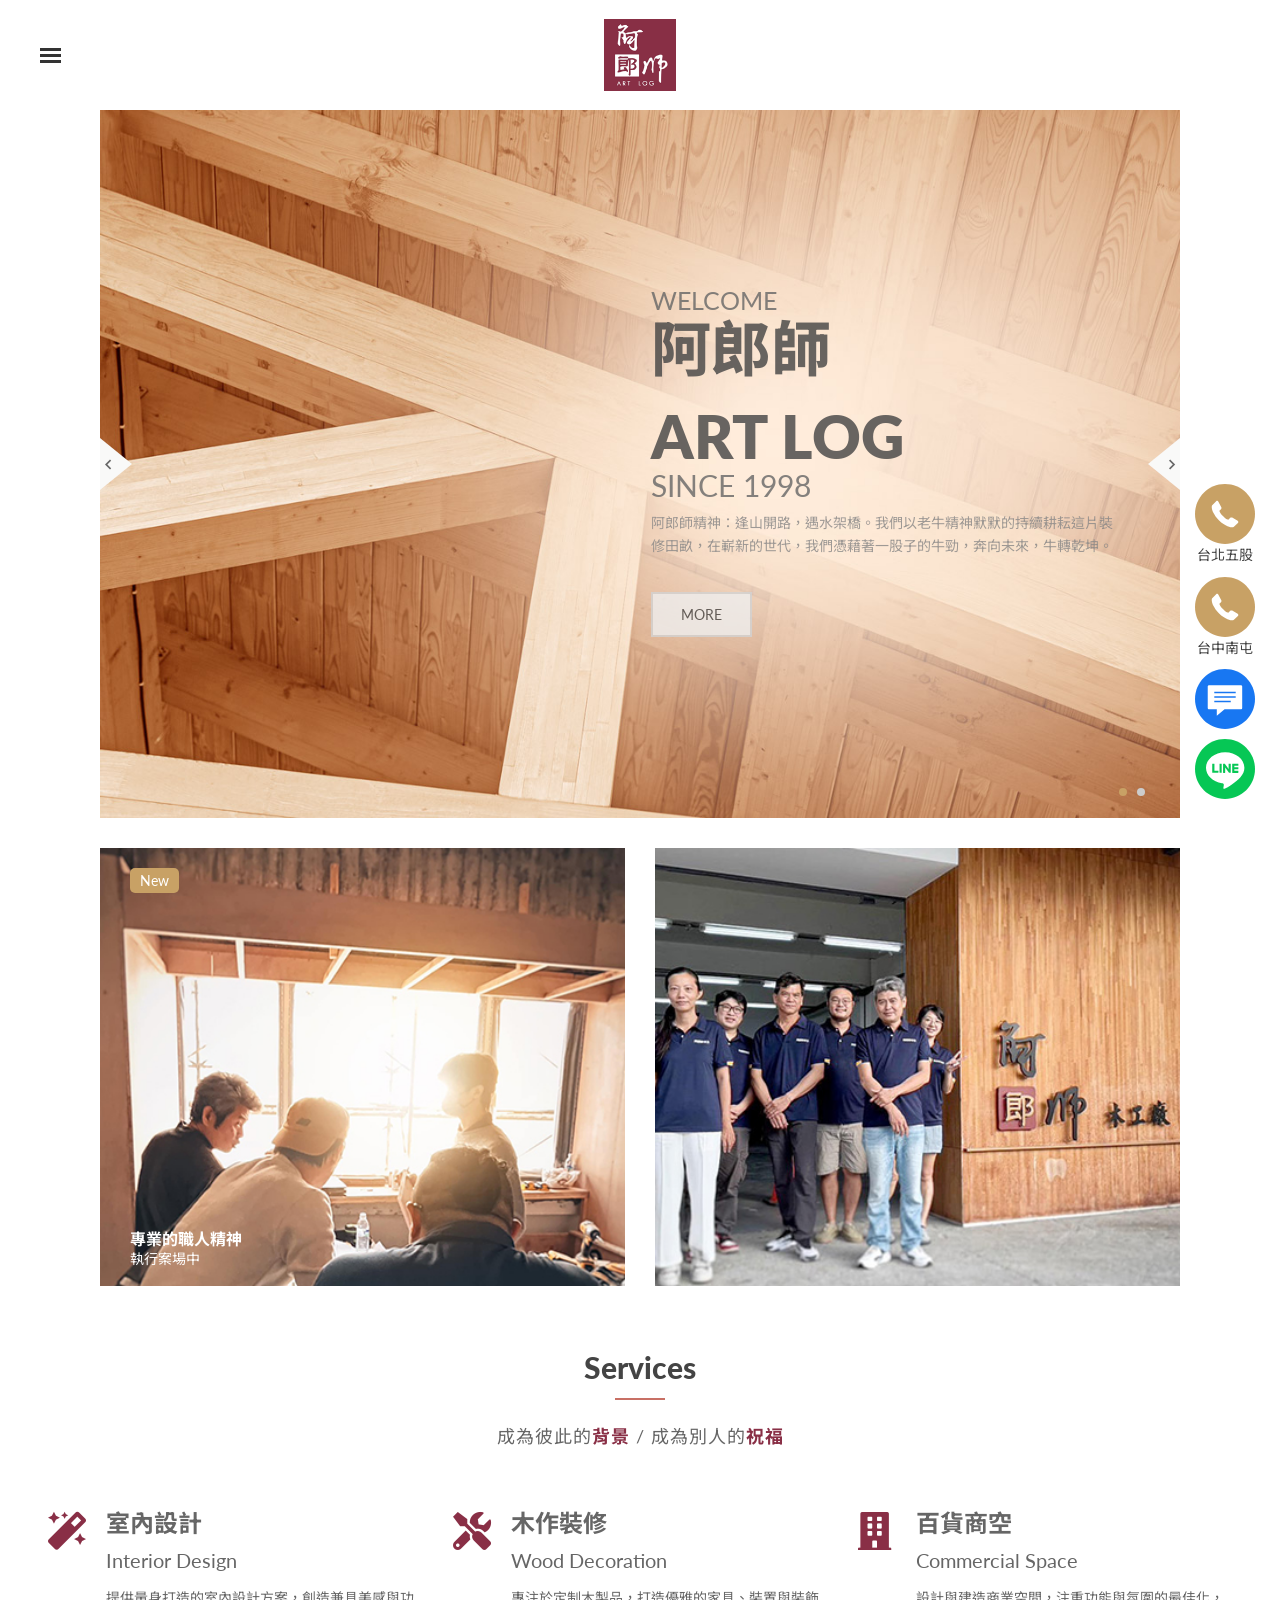
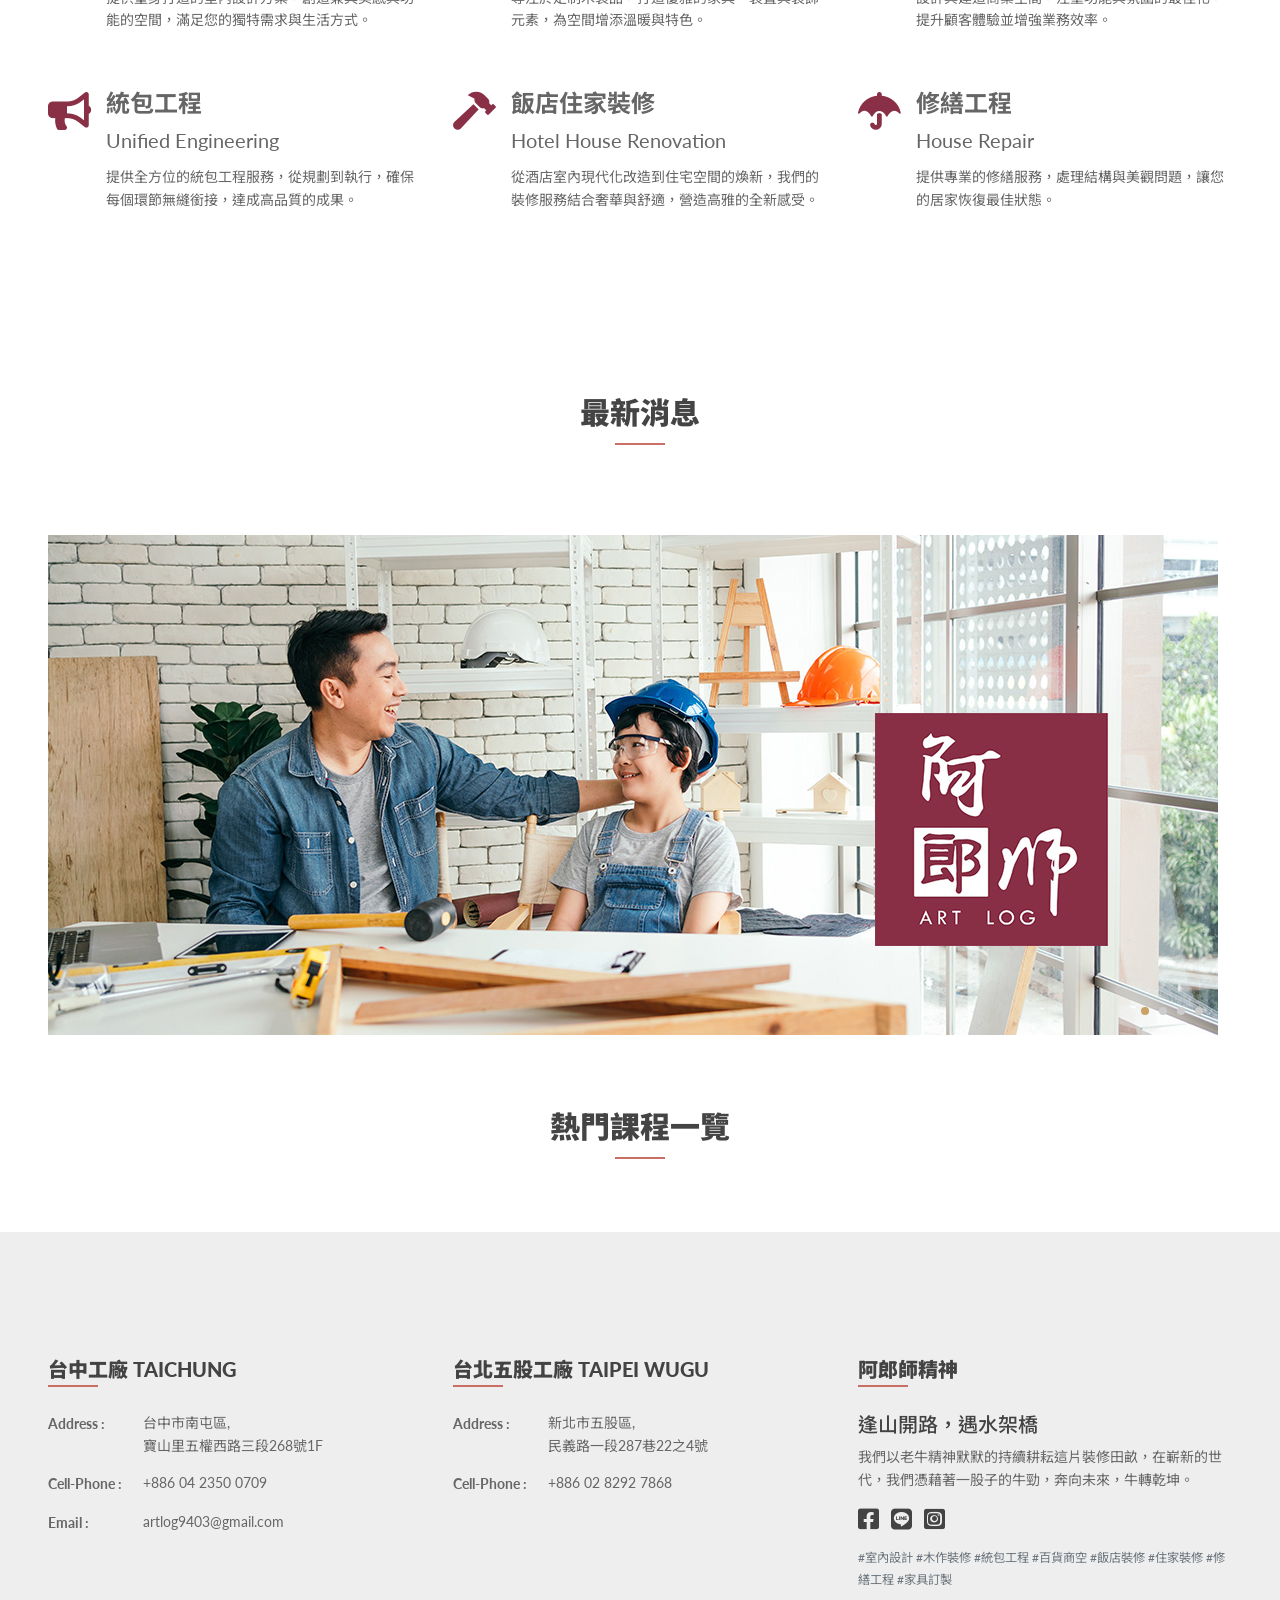
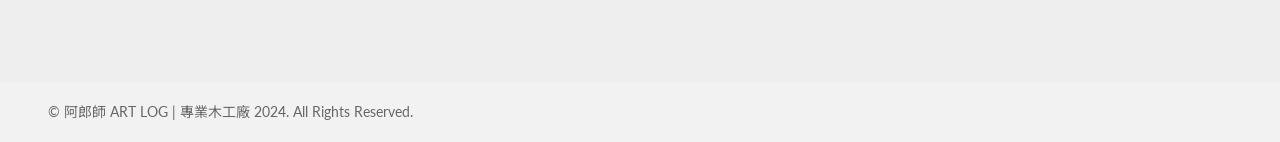
==== commit 73c46509: "Updates" ====
--- a/index.html
+++ b/index.html
@@ -1,4 +1,4 @@
-<!DOCTYPE html><html> <head><meta charset="utf-8"><meta http-equiv="x-ua-compatible" content="ie=edge"><title>首頁 &gt; 阿郎師 ART LOG | 專業木工廠│室內設計│木作裝修│統包工程│百貨商空│飯店裝修│住家裝修│修繕工程│家具訂製</title><meta name="description" content="逢山開路，遇水架橋。我們以老牛精神默默的持續耕耘這片裝修田畝，在嶄新的世代，我們憑藉著一股子的牛勁，奔向未來，牛轉乾坤。"><!-- 關鍵字 --><meta name="keywords" content="室內設計,木作裝修,統包工程,百貨商空,飯店住家裝修,修繕工程,家具訂製"><meta name="viewport" content="width=device-width, initial-scale=1"><link rel="shortcut icon" type="image/x-icon" href="img/favicon.ico"><link rel="apple-touch-icon" sizes="180x180" href="img/apple-touch-icon.png"><link rel="icon" type="image/png" sizes="32x32" href="img/favicon-32x32.png"><link rel="icon" type="image/png" sizes="16x16" href="img/favicon-16x16.png"><!-- Place favicon.ico in the root directory --><!-- Google Font --><link href="https://fonts.googleapis.com/css?family=Lato:400,700,900" rel="stylesheet" type="text/css"><link href="https://fonts.googleapis.com/css?family=Bree+Serif" rel="stylesheet" type="text/css"><link href="https://fonts.googleapis.com/css2?family=Noto+Sans+TC:wght@100..900&family=Oswald:wght@200..700&display=swap" rel="stylesheet"><!-- all css here --><!-- bootstrap v3.3.6 css --><link rel="stylesheet" href="css/bootstrap.min.css"><!-- animate css --><link rel="stylesheet" href="css/animate.min.css"><!-- jquery-ui.min css --><link rel="stylesheet" href="css/jquery-ui.min.css"><!-- meanmenu css --><link rel="stylesheet" href="css/meanmenu.min.css"><!-- nivo-slider css --><link rel="stylesheet" href="lib/css/nivo-slider.css"><link rel="stylesheet" href="lib/css/preview.css"><!-- slick css --><link rel="stylesheet" href="css/slick.min.css"><!-- lightbox css --><link rel="stylesheet" href="css/lightbox.min.css"><!-- material-design-iconic-font css --><link rel="stylesheet" href="css/material-design-iconic-font.css"><!-- All common css of theme --><link rel="stylesheet" href="css/default.css"><!-- style css --><link rel="stylesheet" href="css/style.min.css"><!-- shortcode css --><link rel="stylesheet" href="css/shortcode.css"><!-- responsive css --><link rel="stylesheet" href="css/responsive.css"><link rel="stylesheet" href="https://cdnjs.cloudflare.com/ajax/libs/font-awesome/5.15.4/css/all.min.css"><!-- modernizr css --><script src="js/vendor/modernizr-3.11.2.min.js"></script><link rel="stylesheet" href="/_astro/about.C-ron4ns.css"></head> <body class="antialiased text-default bg-page tracking-tight"> <div class="wrapper"> <header id="sticky-menu" class="header"> <div class="header-area"> <div class="container-fluid"> <div class="row"> <div class="col-md-4 offset-md-4 col-12"> <div class="logo text-md-center"> <a href="index.html"><img src=" img/logo/logo.png " alt=""></a> </div> </div> </div> </div> </div> <div class="menu-toggle hamburger hamburger--emphatic d-none d-md-block"> <div class="hamburger-box"> <div class="hamburger-inner"></div> </div> </div> <div class="main-menu  d-none d-md-block"> <nav> <ul> <li><a href="./">首頁</a></li> <li><a href="./news">工業知識庫</a></li> <li><a href="./about">加工ODM/OEM</a></li> <li><a href="./course">服務項目</a></li> <li><a href="./contact">聯絡我們</a></li> </ul> </nav> </div> </header> <div class="mobile-menu-area"> <div class="container-fluid"> <div class="row"> <div class="col-xs-12 d-block d-md-none"> <div class="mobile-menu"> <nav id="dropdown"> <ul> <li><a href="./">首頁</a></li> <li><a href="./news">工業知識庫</a></li> <li><a href="./about">加工ODM/OEM</a></li> <li><a href="./course">服務項目</a></li> <li><a href="./contact">聯絡我們</a></li> </ul> </nav> </div> </div> </div> </div> </div>   <section class="slider-banner-area clearfix"> <div class="banner-left"> <!-- Slider-banner start --> <div class="slider-banner"> <div class="single-banner banner-1"> <a class="banner-thumb" href="#"><img src="img/banner/1.jpg" alt=""></a> <span class="pro-label new-label">new</span> <div class="banner-brief"> <h2 class="banner-title text-white">專業的職人精神</h2> <p class="mb-0 text-white">執行案場中</p> </div> </div> <div class="single-banner banner-2"> <a class="banner-thumb" href="#"><img src="img/banner/2.jpg" alt=""></a> </div> </div> <!-- Slider-banner end --> </div> <div class="slider-right"> <!-- Slider-area start --> <div class="slider-area"> <div class="bend niceties preview-2"> <div id="ensign-nivoslider" class="slides"> <img src="img/slider/slider-1/1.jpg" alt="" title="#slider-direction-1"> <img src="img/slider/slider-1/3.jpg" alt="" title="#slider-direction-3"> </div> <!-- direction 3 --> <div id="slider-direction-1" class="slider-direction"> <div class="slider-progress"></div> <div class="slider-content t-lfl s-tb slider-1"> <div class="title-container s-tb-c title-compress"> <div class="layer-1"> <div class="wow fadeInUpBig" data-wow-duration="1s" data-wow-delay="0.5s"> <h2 class="slider-title3 text-uppercase mb-0">Welcome </h2> </div> <div class="wow fadeInUpBig" data-wow-duration="1.5s" data-wow-delay="0.5s"> <h2 class="slider-title1 text-uppercase mb-0"> 阿郎師 </h2> <br> <h2 class="slider-title1 text-uppercase mb-0"> art log</h2> </div> <div class="wow fadeInUpBig" data-wow-duration="2s" data-wow-delay="0.5s"> <h3 class="slider-title2 text-uppercase">Since 1998</h3> </div> <div class="wow fadeInUpBig" data-wow-duration="2.5s" data-wow-delay="0.5s"> <p class="slider-pro-brief">阿郎師精神：逢山開路，遇水架橋。我們以老牛精神默默的持續耕耘這片裝修田畝，在嶄新的世代，我們憑藉著一股子的牛勁，奔向未來，牛轉乾坤。</p> </div> <div class="wow fadeInUpBig" data-wow-duration="3s" data-wow-delay="0.5s"> <a href="#" class="button-one style-2 text-uppercase mt-20" data-text="more">More</a> </div> </div> </div> </div> </div> </div> </div> <!-- Slider-area end --> </div> </section>  <section id="services" class="current"> <div class="services-top"> <div class="container bootstrap snippets bootdey"> <div class="row text-center"> <div class="col-sm-12 col-md-12 col-md-12"> <div class="section-title text-center"> <h2 class="title-border">Services</h2> </div> <p style="font-size: 18px; letter-spacing: 1px;">成為彼此的<span class="highlight">背景</span> / 成為別人的<span class="highlight">祝福</span></p> </div> </div> <div class="row"> <div class="col-md-offset-1 col-sm-12 col-md-12 col-md-10"> <div class="services-list"> <div class="row"> <div class="col-sm-6 col-md-4 col-md-4"> <div class="service-block" style="visibility: visible;"> <div class="ico fa fa-magic highlight"></div> <div class="text-block"> <div class="name">室內設計</div> <div class="info">Interior Design</div> <div class="text">提供量身打造的室內設計方案，創造兼具美感與功能的空間，滿足您的獨特需求與生活方式。</div> </div> </div> </div> <div class="col-sm-6 col-md-4 col-md-4"> <div class="service-block" style="visibility: visible;"> <div class="ico fas fa-tools highlight"></div> <div class="text-block"> <div class="name">木作裝修</div> <div class="info">Wood Decoration</div> <div class="text">專注於定制木製品，打造優雅的家具、裝置與裝飾元素，為空間增添溫暖與特色。</div> </div> </div> </div> <div class="col-sm-6 col-md-4 col-md-4"> <div class="service-block" style="visibility: visible;"> <div class="ico fas fa-building highlight"></div> <div class="text-block"> <div class="name">百貨商空</div> <div class="info">Commercial Space</div> <div class="text">設計與建造商業空間，注重功能與氛圍的最佳化，提升顧客體驗並增強業務效率。</div> </div> </div> </div> <div class="col-sm-6 col-md-4 col-md-4"> <div class="service-block" style="visibility: visible;"> <div class="ico fa fa-bullhorn highlight"></div> <div class="text-block"> <div class="name">統包工程</div> <div class="info">Unified Engineering</div> <div class="text">提供全方位的統包工程服務，從規劃到執行，確保每個環節無縫銜接，達成高品質的成果。</div> </div> </div> </div> <div class="col-sm-6 col-md-4 col-md-4"> <div class="service-block" style="visibility: visible;"> <div class="ico fas fa-hammer highlight"></div> <div class="text-block"> <div class="name">飯店住家裝修</div> <div class="info">Hotel House Renovation</div> <div class="text">從酒店室內現代化改造到住宅空間的煥新，我們的裝修服務結合奢華與舒適，營造高雅的全新感受。</div> </div> </div> </div> <div class="col-sm-6 col-md-4 col-md-4"> <div class="service-block" style="visibility: visible;"> <div class="ico fa fa-umbrella highlight"></div> <div class="text-block"> <div class="name">修繕工程</div> <div class="info">House Repair</div> <div class="text">提供專業的修繕服務，處理結構與美觀問題，讓您的居家恢復最佳狀態。</div> </div> </div> </div> </div> </div> </div> </div> </div> </div> </section> <div class="product-area pt-80 pb-35"> <div class="container"> <div class="row"> <div class="col-lg-12"> <div class="section-title text-center"> <h2 class="title-border">最新消息</h2> </div> <div class="product-slider style-1 arrow-left-right"> <!-- Single-product start -->  <!-- Single-product end --> </div> </div> </div> </div> </div>   <div class="discount-product-area"> <div class="container"> <div class="row"> <div class="discount-product-slider dots-bottom-right"> <!-- single-discount-product start --> <div class="col-lg-12"> <div class="discount-product"> <img src="img/discount/1.jpg" alt=""> <div class="discount-img-brief"></div> </div> </div> <!-- single-discount-product end --> <!-- single-discount-product start --> <div class="col-lg-12"> <div class="discount-product"> <img src="img/discount/2.jpg" alt=""> <div class="discount-img-brief"> <div class="onsale"> <span class="onsale-text">On Sale</span> <span class="onsale-price">$ 80.00</span> </div> <div class="discount-info"> <h1 class="text-dark-red d-none d-md-block">Discount 50%</h1> <p class="d-none d-md-block">Lorem ipsum dolor sit amet, consectetur adipiscing elit, sed does eiusmodes tempor incididunt ut labore et dolore magna aliqua. Ut enim ad minim venim, quis nostrud exercitation ullamco laboris.</p> <a href="#" class="button-one font-16px style-3 text-uppercase mt-md-5" data-text="Buy now">Buy now</a> </div> </div> </div> </div> <!-- single-discount-product end --> <!-- single-discount-product start --> <div class="col-lg-12"> <div class="discount-product"> <img src="img/discount/3.jpg" alt=""> <div class="discount-img-brief"> <div class="onsale"> <span class="onsale-text">On Sale</span> <span class="onsale-price">$ 80.00</span> </div> <div class="discount-info"> <h1 class="text-dark-red d-none d-md-block">Discount 50%</h1> <p class="d-none d-md-block">Lorem ipsum dolor sit amet, consectetur adipiscing elit, sed does eiusmodes tempor incididunt ut labore et dolore magna aliqua. Ut enim ad minim venim, quis nostrud exercitation ullamco laboris.</p> <a href="#" class="button-one font-16px style-3 text-uppercase mt-md-5" data-text="Buy now">Buy now</a> </div> </div> </div> </div> <!-- single-discount-product end --> <!-- single-discount-product start --> <div class="col-lg-12"> <div class="discount-product"> <img src="img/discount/4.jpg" alt=""> <div class="discount-img-brief"> <div class="onsale"> <span class="onsale-text">On Sale</span> <span class="onsale-price">$ 80.00</span> </div> <div class="discount-info"> <h1 class="text-dark-red d-none d-md-block">Discount 50%</h1> <p class="d-none d-md-block">Lorem ipsum dolor sit amet, consectetur adipiscing elit, sed does eiusmodes tempor incididunt ut labore et dolore magna aliqua. Ut enim ad minim venim, quis nostrud exercitation ullamco laboris.</p> <a href="#" class="button-one font-16px style-3 text-uppercase mt-md-5" data-text="Buy now">Buy now</a> </div> </div> </div> </div> <!-- single-discount-product end --> </div> </div> </div> </div>   <div class="purchase-online-area pt-80 mb-5"> <div class="container"> <div class="row"> <div class="col-lg-12"> <div class="section-title text-center"> <h2 class="title-border">熱門課程一覽</h2> </div> </div> </div> <div class="row"> <div class="col-lg-12 text-center"> <!-- Nav tabs --> </div> <div class="col-lg-12"> <!-- Tab panes --> <div class="tab-content"> <div class="tab-pane active" id="new-arrivals"> <div class="row"> <!-- Single-product start -->  <!-- Single-product end --> </div> </div> <div class="tab-pane" id="best-seller"> <div class="row"> <!-- Single-product start --> <div class="single-product col-xl-3 col-lg-4 col-md-6"> <div class="product-img"> <span class="pro-label new-label">new</span> <a href="single-product.html"><img src="img/product/1.jpg" alt=""></a> </div> <div class="product-info clearfix"> <div class="fix"> <h4 class="post-title floatleft"><a href="#">課程名稱</a></h4> </div> <div class="fix"> <span class="pro-price floatleft">$ 4,800</span> </div> </div> </div> <!-- Single-product end --> <!-- Single-product start --> <div class="single-product col-xl-3 col-lg-4 col-md-6"> <div class="product-img"> <span class="pro-label sale-label">Sale</span> <a href="single-product.html"><img src="img/product/9.jpg" alt=""></a> <div class="product-action clearfix"> <a href="wishlist.html" data-bs-toggle="tooltip" data-placement="top" title="Wishlist"><i class="zmdi zmdi-favorite-outline"></i></a> <a href="#" data-bs-toggle="modal" data-bs-target="#productModal" title="Quick View"><i class="zmdi zmdi-zoom-in"></i></a> <a href="#" data-bs-toggle="tooltip" data-placement="top" title="Compare"><i class="zmdi zmdi-refresh"></i></a> <a href="cart.html" data-bs-toggle="tooltip" data-placement="top" title="Add To Cart"><i class="zmdi zmdi-shopping-cart-plus"></i></a> </div> </div> <div class="product-info clearfix"> <div class="fix"> <h4 class="post-title floatleft"><a href="#">dummy Product name</a></h4> <p class="floatright hidden-sm">Furniture</p> </div> <div class="fix"> <span class="pro-price floatleft">$ 36.20</span> <span class="pro-rating floatright"> <a href="#"><i class="zmdi zmdi-star"></i></a> <a href="#"><i class="zmdi zmdi-star"></i></a> <a href="#"><i class="zmdi zmdi-star"></i></a> <a href="#"><i class="zmdi zmdi-star-half"></i></a> <a href="#"><i class="zmdi zmdi-star-half"></i></a> </span> </div> </div> </div> <!-- Single-product end --> <!-- Single-product start --> <div class="single-product col-xl-3 col-lg-4 col-md-6"> <div class="product-img"> <a href="single-product.html"><img src="img/product/8.jpg" alt=""></a> <div class="product-action clearfix"> <a href="wishlist.html" data-bs-toggle="tooltip" data-placement="top" title="Wishlist"><i class="zmdi zmdi-favorite-outline"></i></a> <a href="#" data-bs-toggle="modal" data-bs-target="#productModal" title="Quick View"><i class="zmdi zmdi-zoom-in"></i></a> <a href="#" data-bs-toggle="tooltip" data-placement="top" title="Compare"><i class="zmdi zmdi-refresh"></i></a> <a href="cart.html" data-bs-toggle="tooltip" data-placement="top" title="Add To Cart"><i class="zmdi zmdi-shopping-cart-plus"></i></a> </div> </div> <div class="product-info clearfix"> <div class="fix"> <h4 class="post-title floatleft"><a href="#">dummy Product name</a></h4> <p class="floatright hidden-sm">Furniture</p> </div> <div class="fix"> <span class="pro-price floatleft">$ 66.20</span> <span class="pro-rating floatright"> <a href="#"><i class="zmdi zmdi-star"></i></a> <a href="#"><i class="zmdi zmdi-star"></i></a> <a href="#"><i class="zmdi zmdi-star"></i></a> <a href="#"><i class="zmdi zmdi-star-half"></i></a> <a href="#"><i class="zmdi zmdi-star-half"></i></a> </span> </div> </div> </div> <!-- Single-product end --> <!-- Single-product start --> <div class="single-product col-xl-3 col-lg-4 col-md-6"> <div class="product-img"> <a href="single-product.html"><img src="img/product/6.jpg" alt=""></a> <div class="product-action clearfix"> <a href="wishlist.html" data-bs-toggle="tooltip" data-placement="top" title="Wishlist"><i class="zmdi zmdi-favorite-outline"></i></a> <a href="#" data-bs-toggle="modal" data-bs-target="#productModal" title="Quick View"><i class="zmdi zmdi-zoom-in"></i></a> <a href="#" data-bs-toggle="tooltip" data-placement="top" title="Compare"><i class="zmdi zmdi-refresh"></i></a> <a href="cart.html" data-bs-toggle="tooltip" data-placement="top" title="Add To Cart"><i class="zmdi zmdi-shopping-cart-plus"></i></a> </div> </div> <div class="product-info clearfix"> <div class="fix"> <h4 class="post-title floatleft"><a href="#">dummy Product name</a></h4> <p class="floatright hidden-sm">Furniture</p> </div> <div class="fix"> <span class="pro-price floatleft">$ 57.20</span> <span class="pro-rating floatright"> <a href="#"><i class="zmdi zmdi-star"></i></a> <a href="#"><i class="zmdi zmdi-star"></i></a> <a href="#"><i class="zmdi zmdi-star"></i></a> <a href="#"><i class="zmdi zmdi-star-half"></i></a> <a href="#"><i class="zmdi zmdi-star-half"></i></a> </span> </div> </div> </div> <!-- Single-product end --> <!-- Single-product start --> <div class="single-product col-xl-3 col-lg-4 col-md-6"> <div class="product-img"> <span class="pro-label new-label">new</span> <a href="single-product.html"><img src="img/product/4.jpg" alt=""></a> </div> <div class="product-info clearfix"> <div class="fix"> <h4 class="post-title floatleft"><a href="#">課程名稱</a></h4> </div> <div class="fix"> <span class="pro-price floatleft">$ 4,800</span> </div> </div> </div> <!-- Single-product end --> <!-- Single-product start --> <div class="single-product col-xl-3 col-lg-4 col-md-6"> <div class="product-img"> <span class="pro-label sale-label">Sale</span> <a href="single-product.html"><img src="img/product/3.jpg" alt=""></a> <div class="product-action clearfix"> <a href="wishlist.html" data-bs-toggle="tooltip" data-placement="top" title="Wishlist"><i class="zmdi zmdi-favorite-outline"></i></a> <a href="#" data-bs-toggle="modal" data-bs-target="#productModal" title="Quick View"><i class="zmdi zmdi-zoom-in"></i></a> <a href="#" data-bs-toggle="tooltip" data-placement="top" title="Compare"><i class="zmdi zmdi-refresh"></i></a> <a href="cart.html" data-bs-toggle="tooltip" data-placement="top" title="Add To Cart"><i class="zmdi zmdi-shopping-cart-plus"></i></a> </div> </div> <div class="product-info clearfix"> <div class="fix"> <h4 class="post-title floatleft"><a href="#">dummy Product name</a></h4> <p class="floatright hidden-sm">Furniture</p> </div> <div class="fix"> <span class="pro-price floatleft">$ 65.20</span> <span class="pro-rating floatright"> <a href="#"><i class="zmdi zmdi-star"></i></a> <a href="#"><i class="zmdi zmdi-star"></i></a> <a href="#"><i class="zmdi zmdi-star"></i></a> <a href="#"><i class="zmdi zmdi-star-half"></i></a> <a href="#"><i class="zmdi zmdi-star-half"></i></a> </span> </div> </div> </div> <!-- Single-product end --> <!-- Single-product start --> <div class="single-product col-xl-3 col-lg-4 col-md-6"> <div class="product-img"> <a href="single-product.html"><img src="img/product/7.jpg" alt=""></a> <div class="product-action clearfix"> <a href="wishlist.html" data-bs-toggle="tooltip" data-placement="top" title="Wishlist"><i class="zmdi zmdi-favorite-outline"></i></a> <a href="#" data-bs-toggle="modal" data-bs-target="#productModal" title="Quick View"><i class="zmdi zmdi-zoom-in"></i></a> <a href="#" data-bs-toggle="tooltip" data-placement="top" title="Compare"><i class="zmdi zmdi-refresh"></i></a> <a href="cart.html" data-bs-toggle="tooltip" data-placement="top" title="Add To Cart"><i class="zmdi zmdi-shopping-cart-plus"></i></a> </div> </div> <div class="product-info clearfix"> <div class="fix"> <h4 class="post-title floatleft"><a href="#">dummy Product name</a></h4> <p class="floatright hidden-sm">Furniture</p> </div> <div class="fix"> <span class="pro-price floatleft">$ 60.20</span> <span class="pro-rating floatright"> <a href="#"><i class="zmdi zmdi-star"></i></a> <a href="#"><i class="zmdi zmdi-star"></i></a> <a href="#"><i class="zmdi zmdi-star"></i></a> <a href="#"><i class="zmdi zmdi-star-half"></i></a> <a href="#"><i class="zmdi zmdi-star-half"></i></a> </span> </div> </div> </div> <!-- Single-product end --> <!-- Single-product start --> <div class="single-product col-xl-3 col-lg-4 col-md-6"> <div class="product-img"> <a href="single-product.html"><img src="img/product/5.jpg" alt=""></a> <div class="product-action clearfix"> <a href="wishlist.html" data-bs-toggle="tooltip" data-placement="top" title="Wishlist"><i class="zmdi zmdi-favorite-outline"></i></a> <a href="#" data-bs-toggle="modal" data-bs-target="#productModal" title="Quick View"><i class="zmdi zmdi-zoom-in"></i></a> <a href="#" data-bs-toggle="tooltip" data-placement="top" title="Compare"><i class="zmdi zmdi-refresh"></i></a> <a href="cart.html" data-bs-toggle="tooltip" data-placement="top" title="Add To Cart"><i class="zmdi zmdi-shopping-cart-plus"></i></a> </div> </div> <div class="product-info clearfix"> <div class="fix"> <h4 class="post-title floatleft"><a href="#">dummy Product name</a></h4> <p class="floatright hidden-sm">Furniture</p> </div> <div class="fix"> <span class="pro-price floatleft">$ 66.20</span> <span class="pro-rating floatright"> <a href="#"><i class="zmdi zmdi-star"></i></a> <a href="#"><i class="zmdi zmdi-star"></i></a> <a href="#"><i class="zmdi zmdi-star"></i></a> <a href="#"><i class="zmdi zmdi-star-half"></i></a> <a href="#"><i class="zmdi zmdi-star-half"></i></a> </span> </div> </div> </div> <!-- Single-product end --> </div> </div> <div class="tab-pane" id="most-view"> <div class="row"> <!-- Single-product start --> <div class="single-product col-xl-3 col-lg-4 col-md-6"> <div class="product-img"> <span class="pro-label new-label">new</span> <a href="single-product.html"><img src="img/product/1.jpg" alt=""></a> <div class="product-action clearfix"> <a href="wishlist.html" data-bs-toggle="tooltip" data-placement="top" title="Wishlist"><i class="zmdi zmdi-favorite-outline"></i></a> <a href="#" data-bs-toggle="modal" data-bs-target="#productModal" title="Quick View"><i class="zmdi zmdi-zoom-in"></i></a> <a href="#" data-bs-toggle="tooltip" data-placement="top" title="Compare"><i class="zmdi zmdi-refresh"></i></a> <a href="cart.html" data-bs-toggle="tooltip" data-placement="top" title="Add To Cart"><i class="zmdi zmdi-shopping-cart-plus"></i></a> </div> </div> <div class="product-info clearfix"> <div class="fix"> <h4 class="post-title floatleft"><a href="#">dummy Product name</a></h4> <p class="floatright hidden-sm">Furniture</p> </div> <div class="fix"> <span class="pro-price floatleft">$ 56.20</span> <span class="pro-rating floatright"> <a href="#"><i class="zmdi zmdi-star"></i></a> <a href="#"><i class="zmdi zmdi-star"></i></a> <a href="#"><i class="zmdi zmdi-star"></i></a> <a href="#"><i class="zmdi zmdi-star-half"></i></a> <a href="#"><i class="zmdi zmdi-star-half"></i></a> </span> </div> </div> </div> <!-- Single-product end --> <!-- Single-product start --> <div class="single-product col-xl-3 col-lg-4 col-md-6"> <div class="product-img"> <span class="pro-label sale-label">Sale</span> <a href="single-product.html"><img src="img/product/3.jpg" alt=""></a> <div class="product-action clearfix"> <a href="wishlist.html" data-bs-toggle="tooltip" data-placement="top" title="Wishlist"><i class="zmdi zmdi-favorite-outline"></i></a> <a href="#" data-bs-toggle="modal" data-bs-target="#productModal" title="Quick View"><i class="zmdi zmdi-zoom-in"></i></a> <a href="#" data-bs-toggle="tooltip" data-placement="top" title="Compare"><i class="zmdi zmdi-refresh"></i></a> <a href="cart.html" data-bs-toggle="tooltip" data-placement="top" title="Add To Cart"><i class="zmdi zmdi-shopping-cart-plus"></i></a> </div> </div> <div class="product-info clearfix"> <div class="fix"> <h4 class="post-title floatleft"><a href="#">dummy Product name</a></h4> <p class="floatright hidden-sm">Furniture</p> </div> <div class="fix"> <span class="pro-price floatleft">$ 36.20</span> <span class="pro-rating floatright"> <a href="#"><i class="zmdi zmdi-star"></i></a> <a href="#"><i class="zmdi zmdi-star"></i></a> <a href="#"><i class="zmdi zmdi-star"></i></a> <a href="#"><i class="zmdi zmdi-star-half"></i></a> <a href="#"><i class="zmdi zmdi-star-half"></i></a> </span> </div> </div> </div> <!-- Single-product end --> <!-- Single-product start --> <div class="single-product col-xl-3 col-lg-4 col-md-6"> <div class="product-img"> <a href="single-product.html"><img src="img/product/5.jpg" alt=""></a> <div class="product-action clearfix"> <a href="wishlist.html" data-bs-toggle="tooltip" data-placement="top" title="Wishlist"><i class="zmdi zmdi-favorite-outline"></i></a> <a href="#" data-bs-toggle="modal" data-bs-target="#productModal" title="Quick View"><i class="zmdi zmdi-zoom-in"></i></a> <a href="#" data-bs-toggle="tooltip" data-placement="top" title="Compare"><i class="zmdi zmdi-refresh"></i></a> <a href="cart.html" data-bs-toggle="tooltip" data-placement="top" title="Add To Cart"><i class="zmdi zmdi-shopping-cart-plus"></i></a> </div> </div> <div class="product-info clearfix"> <div class="fix"> <h4 class="post-title floatleft"><a href="#">dummy Product name</a></h4> <p class="floatright hidden-sm">Furniture</p> </div> <div class="fix"> <span class="pro-price floatleft">$ 66.20</span> <span class="pro-rating floatright"> <a href="#"><i class="zmdi zmdi-star"></i></a> <a href="#"><i class="zmdi zmdi-star"></i></a> <a href="#"><i class="zmdi zmdi-star"></i></a> <a href="#"><i class="zmdi zmdi-star-half"></i></a> <a href="#"><i class="zmdi zmdi-star-half"></i></a> </span> </div> </div> </div> <!-- Single-product end --> <!-- Single-product start --> <div class="single-product col-xl-3 col-lg-4 col-md-6"> <div class="product-img"> <a href="single-product.html"><img src="img/product/9.jpg" alt=""></a> <div class="product-action clearfix"> <a href="wishlist.html" data-bs-toggle="tooltip" data-placement="top" title="Wishlist"><i class="zmdi zmdi-favorite-outline"></i></a> <a href="#" data-bs-toggle="modal" data-bs-target="#productModal" title="Quick View"><i class="zmdi zmdi-zoom-in"></i></a> <a href="#" data-bs-toggle="tooltip" data-placement="top" title="Compare"><i class="zmdi zmdi-refresh"></i></a> <a href="cart.html" data-bs-toggle="tooltip" data-placement="top" title="Add To Cart"><i class="zmdi zmdi-shopping-cart-plus"></i></a> </div> </div> <div class="product-info clearfix"> <div class="fix"> <h4 class="post-title floatleft"><a href="#">dummy Product name</a></h4> <p class="floatright hidden-sm">Furniture</p> </div> <div class="fix"> <span class="pro-price floatleft">$ 57.20</span> <span class="pro-rating floatright"> <a href="#"><i class="zmdi zmdi-star"></i></a> <a href="#"><i class="zmdi zmdi-star"></i></a> <a href="#"><i class="zmdi zmdi-star"></i></a> <a href="#"><i class="zmdi zmdi-star-half"></i></a> <a href="#"><i class="zmdi zmdi-star-half"></i></a> </span> </div> </div> </div> <!-- Single-product end --> <!-- Single-product start --> <div class="single-product col-xl-3 col-lg-4 col-md-6"> <div class="product-img"> <span class="pro-label new-label">new</span> <a href="single-product.html"><img src="img/product/7.jpg" alt=""></a> <div class="product-action clearfix"> <a href="wishlist.html" data-bs-toggle="tooltip" data-placement="top" title="Wishlist"><i class="zmdi zmdi-favorite-outline"></i></a> <a href="#" data-bs-toggle="modal" data-bs-target="#productModal" title="Quick View"><i class="zmdi zmdi-zoom-in"></i></a> <a href="#" data-bs-toggle="tooltip" data-placement="top" title="Compare"><i class="zmdi zmdi-refresh"></i></a> <a href="cart.html" data-bs-toggle="tooltip" data-placement="top" title="Add To Cart"><i class="zmdi zmdi-shopping-cart-plus"></i></a> </div> </div> <div class="product-info clearfix"> <div class="fix"> <h4 class="post-title floatleft"><a href="#">dummy Product name</a></h4> <p class="floatright hidden-sm">Furniture</p> </div> <div class="fix"> <span class="pro-price floatleft">$ 55.20</span> <span class="pro-rating floatright"> <a href="#"><i class="zmdi zmdi-star"></i></a> <a href="#"><i class="zmdi zmdi-star"></i></a> <a href="#"><i class="zmdi zmdi-star"></i></a> <a href="#"><i class="zmdi zmdi-star-half"></i></a> <a href="#"><i class="zmdi zmdi-star-half"></i></a> </span> </div> </div> </div> <!-- Single-product end --> <!-- Single-product start --> <div class="single-product col-xl-3 col-lg-4 col-md-6"> <div class="product-img"> <span class="pro-label sale-label">Sale</span> <a href="single-product.html"><img src="img/product/5.jpg" alt=""></a> <div class="product-action clearfix"> <a href="wishlist.html" data-bs-toggle="tooltip" data-placement="top" title="Wishlist"><i class="zmdi zmdi-favorite-outline"></i></a> <a href="#" data-bs-toggle="modal" data-bs-target="#productModal" title="Quick View"><i class="zmdi zmdi-zoom-in"></i></a> <a href="#" data-bs-toggle="tooltip" data-placement="top" title="Compare"><i class="zmdi zmdi-refresh"></i></a> <a href="cart.html" data-bs-toggle="tooltip" data-placement="top" title="Add To Cart"><i class="zmdi zmdi-shopping-cart-plus"></i></a> </div> </div> <div class="product-info clearfix"> <div class="fix"> <h4 class="post-title floatleft"><a href="#">dummy Product name</a></h4> <p class="floatright hidden-sm">Furniture</p> </div> <div class="fix"> <span class="pro-price floatleft">$ 65.20</span> <span class="pro-rating floatright"> <a href="#"><i class="zmdi zmdi-star"></i></a> <a href="#"><i class="zmdi zmdi-star"></i></a> <a href="#"><i class="zmdi zmdi-star"></i></a> <a href="#"><i class="zmdi zmdi-star-half"></i></a> <a href="#"><i class="zmdi zmdi-star-half"></i></a> </span> </div> </div> </div> <!-- Single-product end --> <!-- Single-product start --> <div class="single-product col-xl-3 col-lg-4 col-md-6"> <div class="product-img"> <a href="single-product.html"><img src="img/product/7.jpg" alt=""></a> <div class="product-action clearfix"> <a href="wishlist.html" data-bs-toggle="tooltip" data-placement="top" title="Wishlist"><i class="zmdi zmdi-favorite-outline"></i></a> <a href="#" data-bs-toggle="modal" data-bs-target="#productModal" title="Quick View"><i class="zmdi zmdi-zoom-in"></i></a> <a href="#" data-bs-toggle="tooltip" data-placement="top" title="Compare"><i class="zmdi zmdi-refresh"></i></a> <a href="cart.html" data-bs-toggle="tooltip" data-placement="top" title="Add To Cart"><i class="zmdi zmdi-shopping-cart-plus"></i></a> </div> </div> <div class="product-info clearfix"> <div class="fix"> <h4 class="post-title floatleft"><a href="#">dummy Product name</a></h4> <p class="floatright hidden-sm">Furniture</p> </div> <div class="fix"> <span class="pro-price floatleft">$ 60.20</span> <span class="pro-rating floatright"> <a href="#"><i class="zmdi zmdi-star"></i></a> <a href="#"><i class="zmdi zmdi-star"></i></a> <a href="#"><i class="zmdi zmdi-star"></i></a> <a href="#"><i class="zmdi zmdi-star-half"></i></a> <a href="#"><i class="zmdi zmdi-star-half"></i></a> </span> </div> </div> </div> <!-- Single-product end --> <!-- Single-product start --> <div class="single-product col-xl-3 col-lg-4 col-md-6"> <div class="product-img"> <a href="single-product.html"><img src="img/product/8.jpg" alt=""></a> <div class="product-action clearfix"> <a href="wishlist.html" data-bs-toggle="tooltip" data-placement="top" title="Wishlist"><i class="zmdi zmdi-favorite-outline"></i></a> <a href="#" data-bs-toggle="modal" data-bs-target="#productModal" title="Quick View"><i class="zmdi zmdi-zoom-in"></i></a> <a href="#" data-bs-toggle="tooltip" data-placement="top" title="Compare"><i class="zmdi zmdi-refresh"></i></a> <a href="cart.html" data-bs-toggle="tooltip" data-placement="top" title="Add To Cart"><i class="zmdi zmdi-shopping-cart-plus"></i></a> </div> </div> <div class="product-info clearfix"> <div class="fix"> <h4 class="post-title floatleft"><a href="#">dummy Product name</a></h4> <p class="floatright hidden-sm">Furniture</p> </div> <div class="fix"> <span class="pro-price floatleft">$ 66.20</span> <span class="pro-rating floatright"> <a href="#"><i class="zmdi zmdi-star"></i></a> <a href="#"><i class="zmdi zmdi-star"></i></a> <a href="#"><i class="zmdi zmdi-star"></i></a> <a href="#"><i class="zmdi zmdi-star-half"></i></a> <a href="#"><i class="zmdi zmdi-star-half"></i></a> </span> </div> </div> </div> <!-- Single-product end --> </div> </div> <div class="tab-pane" id="discounts"> <div class="row"> <!-- Single-product start --> <div class="single-product col-xl-3 col-lg-4 col-md-6"> <div class="product-img"> <span class="pro-label new-label">new</span> <a href="single-product.html"><img src="img/product/8.jpg" alt=""></a> <div class="product-action clearfix"> <a href="wishlist.html" data-bs-toggle="tooltip" data-placement="top" title="Wishlist"><i class="zmdi zmdi-favorite-outline"></i></a> <a href="#" data-bs-toggle="modal" data-bs-target="#productModal" title="Quick View"><i class="zmdi zmdi-zoom-in"></i></a> <a href="#" data-bs-toggle="tooltip" data-placement="top" title="Compare"><i class="zmdi zmdi-refresh"></i></a> <a href="cart.html" data-bs-toggle="tooltip" data-placement="top" title="Add To Cart"><i class="zmdi zmdi-shopping-cart-plus"></i></a> </div> </div> <div class="product-info clearfix"> <div class="fix"> <h4 class="post-title floatleft"><a href="#">dummy Product name</a></h4> <p class="floatright hidden-sm">Furniture</p> </div> <div class="fix"> <span class="pro-price floatleft">$ 56.20</span> <span class="pro-rating floatright"> <a href="#"><i class="zmdi zmdi-star"></i></a> <a href="#"><i class="zmdi zmdi-star"></i></a> <a href="#"><i class="zmdi zmdi-star"></i></a> <a href="#"><i class="zmdi zmdi-star-half"></i></a> <a href="#"><i class="zmdi zmdi-star-half"></i></a> </span> </div> </div> </div> <!-- Single-product end --> <!-- Single-product start --> <div class="single-product col-xl-3 col-lg-4 col-md-6"> <div class="product-img"> <span class="pro-label sale-label">Sale</span> <a href="single-product.html"><img src="img/product/9.jpg" alt=""></a> <div class="product-action clearfix"> <a href="wishlist.html" data-bs-toggle="tooltip" data-placement="top" title="Wishlist"><i class="zmdi zmdi-favorite-outline"></i></a> <a href="#" data-bs-toggle="modal" data-bs-target="#productModal" title="Quick View"><i class="zmdi zmdi-zoom-in"></i></a> <a href="#" data-bs-toggle="tooltip" data-placement="top" title="Compare"><i class="zmdi zmdi-refresh"></i></a> <a href="cart.html" data-bs-toggle="tooltip" data-placement="top" title="Add To Cart"><i class="zmdi zmdi-shopping-cart-plus"></i></a> </div> </div> <div class="product-info clearfix"> <div class="fix"> <h4 class="post-title floatleft"><a href="#">dummy Product name</a></h4> <p class="floatright hidden-sm">Furniture</p> </div> <div class="fix"> <span class="pro-price floatleft">$ 36.20</span> <span class="pro-rating floatright"> <a href="#"><i class="zmdi zmdi-star"></i></a> <a href="#"><i class="zmdi zmdi-star"></i></a> <a href="#"><i class="zmdi zmdi-star"></i></a> <a href="#"><i class="zmdi zmdi-star-half"></i></a> <a href="#"><i class="zmdi zmdi-star-half"></i></a> </span> </div> </div> </div> <!-- Single-product end --> <!-- Single-product start --> <div class="single-product col-xl-3 col-lg-4 col-md-6"> <div class="product-img"> <a href="single-product.html"><img src="img/product/7.jpg" alt=""></a> <div class="product-action clearfix"> <a href="wishlist.html" data-bs-toggle="tooltip" data-placement="top" title="Wishlist"><i class="zmdi zmdi-favorite-outline"></i></a> <a href="#" data-bs-toggle="modal" data-bs-target="#productModal" title="Quick View"><i class="zmdi zmdi-zoom-in"></i></a> <a href="#" data-bs-toggle="tooltip" data-placement="top" title="Compare"><i class="zmdi zmdi-refresh"></i></a> <a href="cart.html" data-bs-toggle="tooltip" data-placement="top" title="Add To Cart"><i class="zmdi zmdi-shopping-cart-plus"></i></a> </div> </div> <div class="product-info clearfix"> <div class="fix"> <h4 class="post-title floatleft"><a href="#">dummy Product name</a></h4> <p class="floatright hidden-sm">Furniture</p> </div> <div class="fix"> <span class="pro-price floatleft">$ 66.20</span> <span class="pro-rating floatright"> <a href="#"><i class="zmdi zmdi-star"></i></a> <a href="#"><i class="zmdi zmdi-star"></i></a> <a href="#"><i class="zmdi zmdi-star"></i></a> <a href="#"><i class="zmdi zmdi-star-half"></i></a> <a href="#"><i class="zmdi zmdi-star-half"></i></a> </span> </div> </div> </div> <!-- Single-product end --> <!-- Single-product start --> <div class="single-product col-xl-3 col-lg-4 col-md-6"> <div class="product-img"> <a href="single-product.html"><img src="img/product/6.jpg" alt=""></a> <div class="product-action clearfix"> <a href="wishlist.html" data-bs-toggle="tooltip" data-placement="top" title="Wishlist"><i class="zmdi zmdi-favorite-outline"></i></a> <a href="#" data-bs-toggle="modal" data-bs-target="#productModal" title="Quick View"><i class="zmdi zmdi-zoom-in"></i></a> <a href="#" data-bs-toggle="tooltip" data-placement="top" title="Compare"><i class="zmdi zmdi-refresh"></i></a> <a href="cart.html" data-bs-toggle="tooltip" data-placement="top" title="Add To Cart"><i class="zmdi zmdi-shopping-cart-plus"></i></a> </div> </div> <div class="product-info clearfix"> <div class="fix"> <h4 class="post-title floatleft"><a href="#">dummy Product name</a></h4> <p class="floatright hidden-sm">Furniture</p> </div> <div class="fix"> <span class="pro-price floatleft">$ 57.20</span> <span class="pro-rating floatright"> <a href="#"><i class="zmdi zmdi-star"></i></a> <a href="#"><i class="zmdi zmdi-star"></i></a> <a href="#"><i class="zmdi zmdi-star"></i></a> <a href="#"><i class="zmdi zmdi-star-half"></i></a> <a href="#"><i class="zmdi zmdi-star-half"></i></a> </span> </div> </div> </div> <!-- Single-product end --> <!-- Single-product start --> <div class="single-product col-xl-3 col-lg-4 col-md-6"> <div class="product-img"> <span class="pro-label new-label">new</span> <a href="single-product.html"><img src="img/product/3.jpg" alt=""></a> </div> <div class="product-info clearfix"> <div class="fix"> <h4 class="post-title floatleft"><a href="#">課程名稱</a></h4> </div> <div class="fix"> <span class="pro-price floatleft">$ 4,800</span> </div> </div> </div> <!-- Single-product end --> <!-- Single-product start --> <div class="single-product col-xl-3 col-lg-4 col-md-6"> <div class="product-img"> <span class="pro-label sale-label">Sale</span> <a href="single-product.html"><img src="img/product/4.jpg" alt=""></a> <div class="product-action clearfix"> <a href="wishlist.html" data-bs-toggle="tooltip" data-placement="top" title="Wishlist"><i class="zmdi zmdi-favorite-outline"></i></a> <a href="#" data-bs-toggle="modal" data-bs-target="#productModal" title="Quick View"><i class="zmdi zmdi-zoom-in"></i></a> <a href="#" data-bs-toggle="tooltip" data-placement="top" title="Compare"><i class="zmdi zmdi-refresh"></i></a> <a href="cart.html" data-bs-toggle="tooltip" data-placement="top" title="Add To Cart"><i class="zmdi zmdi-shopping-cart-plus"></i></a> </div> </div> <div class="product-info clearfix"> <div class="fix"> <h4 class="post-title floatleft"><a href="#">dummy Product name</a></h4> <p class="floatright hidden-sm">Furniture</p> </div> <div class="fix"> <span class="pro-price floatleft">$ 65.20</span> <span class="pro-rating floatright"> <a href="#"><i class="zmdi zmdi-star"></i></a> <a href="#"><i class="zmdi zmdi-star"></i></a> <a href="#"><i class="zmdi zmdi-star"></i></a> <a href="#"><i class="zmdi zmdi-star-half"></i></a> <a href="#"><i class="zmdi zmdi-star-half"></i></a> </span> </div> </div> </div> <!-- Single-product end --> <!-- Single-product start --> <div class="single-product col-xl-3 col-lg-4 col-md-6"> <div class="product-img"> <a href="single-product.html"><img src="img/product/5.jpg" alt=""></a> <div class="product-action clearfix"> <a href="wishlist.html" data-bs-toggle="tooltip" data-placement="top" title="Wishlist"><i class="zmdi zmdi-favorite-outline"></i></a> <a href="#" data-bs-toggle="modal" data-bs-target="#productModal" title="Quick View"><i class="zmdi zmdi-zoom-in"></i></a> <a href="#" data-bs-toggle="tooltip" data-placement="top" title="Compare"><i class="zmdi zmdi-refresh"></i></a> <a href="cart.html" data-bs-toggle="tooltip" data-placement="top" title="Add To Cart"><i class="zmdi zmdi-shopping-cart-plus"></i></a> </div> </div> <div class="product-info clearfix"> <div class="fix"> <h4 class="post-title floatleft"><a href="#">dummy Product name</a></h4> <p class="floatright hidden-sm">Furniture</p> </div> <div class="fix"> <span class="pro-price floatleft">$ 60.20</span> <span class="pro-rating floatright"> <a href="#"><i class="zmdi zmdi-star"></i></a> <a href="#"><i class="zmdi zmdi-star"></i></a> <a href="#"><i class="zmdi zmdi-star"></i></a> <a href="#"><i class="zmdi zmdi-star-half"></i></a> <a href="#"><i class="zmdi zmdi-star-half"></i></a> </span> </div> </div> </div> <!-- Single-product end --> <!-- Single-product start --> <div class="single-product col-xl-3 col-lg-4 col-md-6"> <div class="product-img"> <a href="single-product.html"><img src="img/product/2.jpg" alt=""></a> <div class="product-action clearfix"> <a href="wishlist.html" data-bs-toggle="tooltip" data-placement="top" title="Wishlist"><i class="zmdi zmdi-favorite-outline"></i></a> <a href="#" data-bs-toggle="modal" data-bs-target="#productModal" title="Quick View"><i class="zmdi zmdi-zoom-in"></i></a> <a href="#" data-bs-toggle="tooltip" data-placement="top" title="Compare"><i class="zmdi zmdi-refresh"></i></a> <a href="cart.html" data-bs-toggle="tooltip" data-placement="top" title="Add To Cart"><i class="zmdi zmdi-shopping-cart-plus"></i></a> </div> </div> <div class="product-info clearfix"> <div class="fix"> <h4 class="post-title floatleft"><a href="#">dummy Product name</a></h4> <p class="floatright hidden-sm">Furniture</p> </div> <div class="fix"> <span class="pro-price floatleft">$ 66.20</span> <span class="pro-rating floatright"> <a href="#"><i class="zmdi zmdi-star"></i></a> <a href="#"><i class="zmdi zmdi-star"></i></a> <a href="#"><i class="zmdi zmdi-star"></i></a> <a href="#"><i class="zmdi zmdi-star-half"></i></a> <a href="#"><i class="zmdi zmdi-star-half"></i></a> </span> </div> </div> </div> <!-- Single-product end --> </div> </div> </div> </div> </div> </div> </div>  <footer> <!-- Footer-area start --> <div class="footer-area footer-2"> <div class="container"> <div class="row"> <div class="col-md-4"> <div class="single-footer"> <h3 class="footer-title  title-border">台中工廠 Taichung</h3> <ul class="footer-contact"> <li><span>Address :</span>台中市南屯區,<br>寶山里五權西路三段268號1F</li> <li><span>Cell-Phone :</span>+886 04 2350 0709</li> <li><span>Email :</span>artlog9403@gmail.com</li> </ul> </div> </div> <div class="col-md-4"> <div class="single-footer"> <h3 class="footer-title  title-border">台北五股工廠 Taipei Wugu</h3> <ul class="footer-contact"> <li><span>Address :</span>新北市五股區,<br>民義路一段287巷22之4號</li> <li><span>Cell-Phone :</span>+886 02 8292 7868</li> </ul> </div> </div> <div class="col-md-4"> <div class="single-footer newsletter-item"> <h3 class="footer-title  title-border">阿郎師精神</h3> <div class="footer-subscribe"> <p></p><h5>逢山開路，遇水架橋</h5>我們以老牛精神默默的持續耕耘這片裝修田畝，在嶄新的世代，我們憑藉著一股子的牛勁，奔向未來，牛轉乾坤。 <div class="footer-social socials my-3"> <a href="https://www.facebook.com/artlogtaichung/" title="Facebook" target="_blank"><i class="fab fa-facebook-square"></i></a> <!--<a href="https://www.youtube.com/channel/UCgutbzwj5IEmjmjc-Y61w_g" title="Youtube" target="_blank"><i class="fab fa-youtube"></i></a>--> <a href="https://line.me/R/ti/p/@921yjlwd" title="LINE" target="_blank"><i class="fab fa-line"></i></a> <a href="https://www.instagram.com/artlog_taichung/" title="instagram" target="_blank"><i class="fab fa-instagram-square"></i></a> </div> <p class="text-muted small">#室內設計 #木作裝修 #統包工程 #百貨商空 #飯店裝修 #住家裝修 #修繕工程 #家具訂製</p> </div> </div> </div> </div> </div> </div> <!-- Footer-area end --> <!-- Copyright-area start --> <div class="copyright-area copyright-2"> <div class="container"> <div class="row"> <div class="col-md-12"> <div class="copyright"> <p class="mb-0">&copy; 阿郎師 ART LOG | 專業木工廠 2024. All Rights Reserved.</p> </div> </div> </div> </div> </div> <!-- Copyright-area start --> </footer> <!-- FOOTER END --> <!-- QUICKVIEW PRODUCT --> <div id="quickview-wrapper"> <!-- Modal --> <div class="modal fade" id="productModal" tabindex="-1" role="dialog"> <div class="modal-dialog" role="document"> <div class="modal-content"> <div class="modal-header"> <button type="button" class="close" data-bs-dismiss="modal" aria-label="Close"><span aria-hidden="true">&times;</span></button> </div> <div class="modal-body"> <div class="modal-product"> <div class="product-images"> <div class="main-image images"> <img alt="#" src="img/product/quickview-photo.jpg"> </div> </div><!-- .product-images --> <div class="product-info"> <h1>Aenean eu tristique</h1> <div class="price-box-3"> <hr> <div class="s-price-box"> <span class="new-price">$160.00</span> <span class="old-price">$190.00</span> </div> <hr> </div> <a href="shop.html" class="see-all">See all features</a> <div class="quick-add-to-cart"> <form method="post" class="cart"> <div class="numbers-row"> <input type="number" id="french-hens" value="3" min="1"> </div> <button class="single_add_to_cart_button" type="submit">Add to cart</button> </form> </div> <div class="quick-desc">
+<!DOCTYPE html><html> <head><meta charset="utf-8"><meta http-equiv="x-ua-compatible" content="ie=edge"><title>首頁 &gt; 阿郎師 ART LOG | 專業木工廠│室內設計│木作裝修│統包工程│百貨商空│飯店裝修│住家裝修│修繕工程│家具訂製</title><meta name="description" content="逢山開路，遇水架橋。我們以老牛精神默默的持續耕耘這片裝修田畝，在嶄新的世代，我們憑藉著一股子的牛勁，奔向未來，牛轉乾坤。"><!-- 關鍵字 --><meta name="keywords" content="室內設計,木作裝修,統包工程,百貨商空,飯店住家裝修,修繕工程,家具訂製"><meta name="viewport" content="width=device-width, initial-scale=1"><link rel="shortcut icon" type="image/x-icon" href="img/favicon.ico"><link rel="apple-touch-icon" sizes="180x180" href="img/apple-touch-icon.png"><link rel="icon" type="image/png" sizes="32x32" href="img/favicon-32x32.png"><link rel="icon" type="image/png" sizes="16x16" href="img/favicon-16x16.png"><!-- Place favicon.ico in the root directory --><!-- Google Font --><link href="https://fonts.googleapis.com/css?family=Lato:400,700,900" rel="stylesheet" type="text/css"><link href="https://fonts.googleapis.com/css?family=Bree+Serif" rel="stylesheet" type="text/css"><link href="https://fonts.googleapis.com/css2?family=Noto+Sans+TC:wght@100..900&family=Oswald:wght@200..700&display=swap" rel="stylesheet"><!-- all css here --><!-- bootstrap v3.3.6 css --><link rel="stylesheet" href="css/bootstrap.min.css"><!-- animate css --><link rel="stylesheet" href="css/animate.min.css"><!-- jquery-ui.min css --><link rel="stylesheet" href="css/jquery-ui.min.css"><!-- meanmenu css --><link rel="stylesheet" href="css/meanmenu.min.css"><!-- nivo-slider css --><link rel="stylesheet" href="lib/css/nivo-slider.css"><link rel="stylesheet" href="lib/css/preview.css"><!-- slick css --><link rel="stylesheet" href="css/slick.min.css"><!-- lightbox css --><link rel="stylesheet" href="css/lightbox.min.css"><!-- material-design-iconic-font css --><link rel="stylesheet" href="css/material-design-iconic-font.css"><!-- All common css of theme --><link rel="stylesheet" href="css/default.css"><!-- style css --><link rel="stylesheet" href="css/style.min.css"><!-- shortcode css --><link rel="stylesheet" href="css/shortcode.css"><!-- responsive css --><link rel="stylesheet" href="css/responsive.css"><link rel="stylesheet" href="https://cdnjs.cloudflare.com/ajax/libs/font-awesome/5.15.4/css/all.min.css"><!-- modernizr css --><script src="js/vendor/modernizr-3.11.2.min.js"></script><link rel="stylesheet" href="delight-tw.com/_astro/about.C-ron4ns.css"></head> <body class="antialiased text-default bg-page tracking-tight"> <div class="wrapper"> <header id="sticky-menu" class="header"> <div class="header-area"> <div class="container-fluid"> <div class="row"> <div class="col-md-4 offset-md-4 col-12"> <div class="logo text-md-center"> <a href="index.html"><img src=" img/logo/logo.png " alt=""></a> </div> </div> </div> </div> </div> <div class="menu-toggle hamburger hamburger--emphatic d-none d-md-block"> <div class="hamburger-box"> <div class="hamburger-inner"></div> </div> </div> <div class="main-menu  d-none d-md-block"> <nav> <ul> <li><a href="./">首頁</a></li> <li><a href="./news">工業知識庫</a></li> <li><a href="./about">加工ODM/OEM</a></li> <li><a href="./course">服務項目</a></li> <li><a href="./contact">聯絡我們</a></li> </ul> </nav> </div> </header> <div class="mobile-menu-area"> <div class="container-fluid"> <div class="row"> <div class="col-xs-12 d-block d-md-none"> <div class="mobile-menu"> <nav id="dropdown"> <ul> <li><a href="./">首頁</a></li> <li><a href="./news">工業知識庫</a></li> <li><a href="./about">加工ODM/OEM</a></li> <li><a href="./course">服務項目</a></li> <li><a href="./contact">聯絡我們</a></li> </ul> </nav> </div> </div> </div> </div> </div>   <section class="slider-banner-area clearfix"> <div class="banner-left"> <!-- Slider-banner start --> <div class="slider-banner"> <div class="single-banner banner-1"> <a class="banner-thumb" href="#"><img src="img/banner/1.jpg" alt=""></a> <span class="pro-label new-label">new</span> <div class="banner-brief"> <h2 class="banner-title text-white">專業的職人精神</h2> <p class="mb-0 text-white">執行案場中</p> </div> </div> <div class="single-banner banner-2"> <a class="banner-thumb" href="#"><img src="img/banner/2.jpg" alt=""></a> </div> </div> <!-- Slider-banner end --> </div> <div class="slider-right"> <!-- Slider-area start --> <div class="slider-area"> <div class="bend niceties preview-2"> <div id="ensign-nivoslider" class="slides"> <img src="img/slider/slider-1/1.jpg" alt="" title="#slider-direction-1"> <img src="img/slider/slider-1/3.jpg" alt="" title="#slider-direction-3"> </div> <!-- direction 3 --> <div id="slider-direction-1" class="slider-direction"> <div class="slider-progress"></div> <div class="slider-content t-lfl s-tb slider-1"> <div class="title-container s-tb-c title-compress"> <div class="layer-1"> <div class="wow fadeInUpBig" data-wow-duration="1s" data-wow-delay="0.5s"> <h2 class="slider-title3 text-uppercase mb-0">Welcome </h2> </div> <div class="wow fadeInUpBig" data-wow-duration="1.5s" data-wow-delay="0.5s"> <h2 class="slider-title1 text-uppercase mb-0"> 阿郎師 </h2> <br> <h2 class="slider-title1 text-uppercase mb-0"> art log</h2> </div> <div class="wow fadeInUpBig" data-wow-duration="2s" data-wow-delay="0.5s"> <h3 class="slider-title2 text-uppercase">Since 1998</h3> </div> <div class="wow fadeInUpBig" data-wow-duration="2.5s" data-wow-delay="0.5s"> <p class="slider-pro-brief">阿郎師精神：逢山開路，遇水架橋。我們以老牛精神默默的持續耕耘這片裝修田畝，在嶄新的世代，我們憑藉著一股子的牛勁，奔向未來，牛轉乾坤。</p> </div> <div class="wow fadeInUpBig" data-wow-duration="3s" data-wow-delay="0.5s"> <a href="#" class="button-one style-2 text-uppercase mt-20" data-text="more">More</a> </div> </div> </div> </div> </div> </div> </div> <!-- Slider-area end --> </div> </section>  <section id="services" class="current"> <div class="services-top"> <div class="container bootstrap snippets bootdey"> <div class="row text-center"> <div class="col-sm-12 col-md-12 col-md-12"> <div class="section-title text-center"> <h2 class="title-border">Services</h2> </div> <p style="font-size: 18px; letter-spacing: 1px;">成為彼此的<span class="highlight">背景</span> / 成為別人的<span class="highlight">祝福</span></p> </div> </div> <div class="row"> <div class="col-md-offset-1 col-sm-12 col-md-12 col-md-10"> <div class="services-list"> <div class="row"> <div class="col-sm-6 col-md-4 col-md-4"> <div class="service-block" style="visibility: visible;"> <div class="ico fa fa-magic highlight"></div> <div class="text-block"> <div class="name">室內設計</div> <div class="info">Interior Design</div> <div class="text">提供量身打造的室內設計方案，創造兼具美感與功能的空間，滿足您的獨特需求與生活方式。</div> </div> </div> </div> <div class="col-sm-6 col-md-4 col-md-4"> <div class="service-block" style="visibility: visible;"> <div class="ico fas fa-tools highlight"></div> <div class="text-block"> <div class="name">木作裝修</div> <div class="info">Wood Decoration</div> <div class="text">專注於定制木製品，打造優雅的家具、裝置與裝飾元素，為空間增添溫暖與特色。</div> </div> </div> </div> <div class="col-sm-6 col-md-4 col-md-4"> <div class="service-block" style="visibility: visible;"> <div class="ico fas fa-building highlight"></div> <div class="text-block"> <div class="name">百貨商空</div> <div class="info">Commercial Space</div> <div class="text">設計與建造商業空間，注重功能與氛圍的最佳化，提升顧客體驗並增強業務效率。</div> </div> </div> </div> <div class="col-sm-6 col-md-4 col-md-4"> <div class="service-block" style="visibility: visible;"> <div class="ico fa fa-bullhorn highlight"></div> <div class="text-block"> <div class="name">統包工程</div> <div class="info">Unified Engineering</div> <div class="text">提供全方位的統包工程服務，從規劃到執行，確保每個環節無縫銜接，達成高品質的成果。</div> </div> </div> </div> <div class="col-sm-6 col-md-4 col-md-4"> <div class="service-block" style="visibility: visible;"> <div class="ico fas fa-hammer highlight"></div> <div class="text-block"> <div class="name">飯店住家裝修</div> <div class="info">Hotel House Renovation</div> <div class="text">從酒店室內現代化改造到住宅空間的煥新，我們的裝修服務結合奢華與舒適，營造高雅的全新感受。</div> </div> </div> </div> <div class="col-sm-6 col-md-4 col-md-4"> <div class="service-block" style="visibility: visible;"> <div class="ico fa fa-umbrella highlight"></div> <div class="text-block"> <div class="name">修繕工程</div> <div class="info">House Repair</div> <div class="text">提供專業的修繕服務，處理結構與美觀問題，讓您的居家恢復最佳狀態。</div> </div> </div> </div> </div> </div> </div> </div> </div> </div> </section> <div class="product-area pt-80 pb-35"> <div class="container"> <div class="row"> <div class="col-lg-12"> <div class="section-title text-center"> <h2 class="title-border">最新消息</h2> </div> <div class="product-slider style-1 arrow-left-right"> <!-- Single-product start -->  <!-- Single-product end --> </div> </div> </div> </div> </div>   <div class="discount-product-area"> <div class="container"> <div class="row"> <div class="discount-product-slider dots-bottom-right"> <!-- single-discount-product start --> <div class="col-lg-12"> <div class="discount-product"> <img src="img/discount/1.jpg" alt=""> <div class="discount-img-brief"></div> </div> </div> <!-- single-discount-product end --> <!-- single-discount-product start --> <div class="col-lg-12"> <div class="discount-product"> <img src="img/discount/2.jpg" alt=""> <div class="discount-img-brief"> <div class="onsale"> <span class="onsale-text">On Sale</span> <span class="onsale-price">$ 80.00</span> </div> <div class="discount-info"> <h1 class="text-dark-red d-none d-md-block">Discount 50%</h1> <p class="d-none d-md-block">Lorem ipsum dolor sit amet, consectetur adipiscing elit, sed does eiusmodes tempor incididunt ut labore et dolore magna aliqua. Ut enim ad minim venim, quis nostrud exercitation ullamco laboris.</p> <a href="#" class="button-one font-16px style-3 text-uppercase mt-md-5" data-text="Buy now">Buy now</a> </div> </div> </div> </div> <!-- single-discount-product end --> <!-- single-discount-product start --> <div class="col-lg-12"> <div class="discount-product"> <img src="img/discount/3.jpg" alt=""> <div class="discount-img-brief"> <div class="onsale"> <span class="onsale-text">On Sale</span> <span class="onsale-price">$ 80.00</span> </div> <div class="discount-info"> <h1 class="text-dark-red d-none d-md-block">Discount 50%</h1> <p class="d-none d-md-block">Lorem ipsum dolor sit amet, consectetur adipiscing elit, sed does eiusmodes tempor incididunt ut labore et dolore magna aliqua. Ut enim ad minim venim, quis nostrud exercitation ullamco laboris.</p> <a href="#" class="button-one font-16px style-3 text-uppercase mt-md-5" data-text="Buy now">Buy now</a> </div> </div> </div> </div> <!-- single-discount-product end --> <!-- single-discount-product start --> <div class="col-lg-12"> <div class="discount-product"> <img src="img/discount/4.jpg" alt=""> <div class="discount-img-brief"> <div class="onsale"> <span class="onsale-text">On Sale</span> <span class="onsale-price">$ 80.00</span> </div> <div class="discount-info"> <h1 class="text-dark-red d-none d-md-block">Discount 50%</h1> <p class="d-none d-md-block">Lorem ipsum dolor sit amet, consectetur adipiscing elit, sed does eiusmodes tempor incididunt ut labore et dolore magna aliqua. Ut enim ad minim venim, quis nostrud exercitation ullamco laboris.</p> <a href="#" class="button-one font-16px style-3 text-uppercase mt-md-5" data-text="Buy now">Buy now</a> </div> </div> </div> </div> <!-- single-discount-product end --> </div> </div> </div> </div>   <div class="purchase-online-area pt-80 mb-5"> <div class="container"> <div class="row"> <div class="col-lg-12"> <div class="section-title text-center"> <h2 class="title-border">熱門課程一覽</h2> </div> </div> </div> <div class="row"> <div class="col-lg-12 text-center"> <!-- Nav tabs --> </div> <div class="col-lg-12"> <!-- Tab panes --> <div class="tab-content"> <div class="tab-pane active" id="new-arrivals"> <div class="row"> <!-- Single-product start -->  <!-- Single-product end --> </div> </div> <div class="tab-pane" id="best-seller"> <div class="row"> <!-- Single-product start --> <div class="single-product col-xl-3 col-lg-4 col-md-6"> <div class="product-img"> <span class="pro-label new-label">new</span> <a href="single-product.html"><img src="img/product/1.jpg" alt=""></a> </div> <div class="product-info clearfix"> <div class="fix"> <h4 class="post-title floatleft"><a href="#">課程名稱</a></h4> </div> <div class="fix"> <span class="pro-price floatleft">$ 4,800</span> </div> </div> </div> <!-- Single-product end --> <!-- Single-product start --> <div class="single-product col-xl-3 col-lg-4 col-md-6"> <div class="product-img"> <span class="pro-label sale-label">Sale</span> <a href="single-product.html"><img src="img/product/9.jpg" alt=""></a> <div class="product-action clearfix"> <a href="wishlist.html" data-bs-toggle="tooltip" data-placement="top" title="Wishlist"><i class="zmdi zmdi-favorite-outline"></i></a> <a href="#" data-bs-toggle="modal" data-bs-target="#productModal" title="Quick View"><i class="zmdi zmdi-zoom-in"></i></a> <a href="#" data-bs-toggle="tooltip" data-placement="top" title="Compare"><i class="zmdi zmdi-refresh"></i></a> <a href="cart.html" data-bs-toggle="tooltip" data-placement="top" title="Add To Cart"><i class="zmdi zmdi-shopping-cart-plus"></i></a> </div> </div> <div class="product-info clearfix"> <div class="fix"> <h4 class="post-title floatleft"><a href="#">dummy Product name</a></h4> <p class="floatright hidden-sm">Furniture</p> </div> <div class="fix"> <span class="pro-price floatleft">$ 36.20</span> <span class="pro-rating floatright"> <a href="#"><i class="zmdi zmdi-star"></i></a> <a href="#"><i class="zmdi zmdi-star"></i></a> <a href="#"><i class="zmdi zmdi-star"></i></a> <a href="#"><i class="zmdi zmdi-star-half"></i></a> <a href="#"><i class="zmdi zmdi-star-half"></i></a> </span> </div> </div> </div> <!-- Single-product end --> <!-- Single-product start --> <div class="single-product col-xl-3 col-lg-4 col-md-6"> <div class="product-img"> <a href="single-product.html"><img src="img/product/8.jpg" alt=""></a> <div class="product-action clearfix"> <a href="wishlist.html" data-bs-toggle="tooltip" data-placement="top" title="Wishlist"><i class="zmdi zmdi-favorite-outline"></i></a> <a href="#" data-bs-toggle="modal" data-bs-target="#productModal" title="Quick View"><i class="zmdi zmdi-zoom-in"></i></a> <a href="#" data-bs-toggle="tooltip" data-placement="top" title="Compare"><i class="zmdi zmdi-refresh"></i></a> <a href="cart.html" data-bs-toggle="tooltip" data-placement="top" title="Add To Cart"><i class="zmdi zmdi-shopping-cart-plus"></i></a> </div> </div> <div class="product-info clearfix"> <div class="fix"> <h4 class="post-title floatleft"><a href="#">dummy Product name</a></h4> <p class="floatright hidden-sm">Furniture</p> </div> <div class="fix"> <span class="pro-price floatleft">$ 66.20</span> <span class="pro-rating floatright"> <a href="#"><i class="zmdi zmdi-star"></i></a> <a href="#"><i class="zmdi zmdi-star"></i></a> <a href="#"><i class="zmdi zmdi-star"></i></a> <a href="#"><i class="zmdi zmdi-star-half"></i></a> <a href="#"><i class="zmdi zmdi-star-half"></i></a> </span> </div> </div> </div> <!-- Single-product end --> <!-- Single-product start --> <div class="single-product col-xl-3 col-lg-4 col-md-6"> <div class="product-img"> <a href="single-product.html"><img src="img/product/6.jpg" alt=""></a> <div class="product-action clearfix"> <a href="wishlist.html" data-bs-toggle="tooltip" data-placement="top" title="Wishlist"><i class="zmdi zmdi-favorite-outline"></i></a> <a href="#" data-bs-toggle="modal" data-bs-target="#productModal" title="Quick View"><i class="zmdi zmdi-zoom-in"></i></a> <a href="#" data-bs-toggle="tooltip" data-placement="top" title="Compare"><i class="zmdi zmdi-refresh"></i></a> <a href="cart.html" data-bs-toggle="tooltip" data-placement="top" title="Add To Cart"><i class="zmdi zmdi-shopping-cart-plus"></i></a> </div> </div> <div class="product-info clearfix"> <div class="fix"> <h4 class="post-title floatleft"><a href="#">dummy Product name</a></h4> <p class="floatright hidden-sm">Furniture</p> </div> <div class="fix"> <span class="pro-price floatleft">$ 57.20</span> <span class="pro-rating floatright"> <a href="#"><i class="zmdi zmdi-star"></i></a> <a href="#"><i class="zmdi zmdi-star"></i></a> <a href="#"><i class="zmdi zmdi-star"></i></a> <a href="#"><i class="zmdi zmdi-star-half"></i></a> <a href="#"><i class="zmdi zmdi-star-half"></i></a> </span> </div> </div> </div> <!-- Single-product end --> <!-- Single-product start --> <div class="single-product col-xl-3 col-lg-4 col-md-6"> <div class="product-img"> <span class="pro-label new-label">new</span> <a href="single-product.html"><img src="img/product/4.jpg" alt=""></a> </div> <div class="product-info clearfix"> <div class="fix"> <h4 class="post-title floatleft"><a href="#">課程名稱</a></h4> </div> <div class="fix"> <span class="pro-price floatleft">$ 4,800</span> </div> </div> </div> <!-- Single-product end --> <!-- Single-product start --> <div class="single-product col-xl-3 col-lg-4 col-md-6"> <div class="product-img"> <span class="pro-label sale-label">Sale</span> <a href="single-product.html"><img src="img/product/3.jpg" alt=""></a> <div class="product-action clearfix"> <a href="wishlist.html" data-bs-toggle="tooltip" data-placement="top" title="Wishlist"><i class="zmdi zmdi-favorite-outline"></i></a> <a href="#" data-bs-toggle="modal" data-bs-target="#productModal" title="Quick View"><i class="zmdi zmdi-zoom-in"></i></a> <a href="#" data-bs-toggle="tooltip" data-placement="top" title="Compare"><i class="zmdi zmdi-refresh"></i></a> <a href="cart.html" data-bs-toggle="tooltip" data-placement="top" title="Add To Cart"><i class="zmdi zmdi-shopping-cart-plus"></i></a> </div> </div> <div class="product-info clearfix"> <div class="fix"> <h4 class="post-title floatleft"><a href="#">dummy Product name</a></h4> <p class="floatright hidden-sm">Furniture</p> </div> <div class="fix"> <span class="pro-price floatleft">$ 65.20</span> <span class="pro-rating floatright"> <a href="#"><i class="zmdi zmdi-star"></i></a> <a href="#"><i class="zmdi zmdi-star"></i></a> <a href="#"><i class="zmdi zmdi-star"></i></a> <a href="#"><i class="zmdi zmdi-star-half"></i></a> <a href="#"><i class="zmdi zmdi-star-half"></i></a> </span> </div> </div> </div> <!-- Single-product end --> <!-- Single-product start --> <div class="single-product col-xl-3 col-lg-4 col-md-6"> <div class="product-img"> <a href="single-product.html"><img src="img/product/7.jpg" alt=""></a> <div class="product-action clearfix"> <a href="wishlist.html" data-bs-toggle="tooltip" data-placement="top" title="Wishlist"><i class="zmdi zmdi-favorite-outline"></i></a> <a href="#" data-bs-toggle="modal" data-bs-target="#productModal" title="Quick View"><i class="zmdi zmdi-zoom-in"></i></a> <a href="#" data-bs-toggle="tooltip" data-placement="top" title="Compare"><i class="zmdi zmdi-refresh"></i></a> <a href="cart.html" data-bs-toggle="tooltip" data-placement="top" title="Add To Cart"><i class="zmdi zmdi-shopping-cart-plus"></i></a> </div> </div> <div class="product-info clearfix"> <div class="fix"> <h4 class="post-title floatleft"><a href="#">dummy Product name</a></h4> <p class="floatright hidden-sm">Furniture</p> </div> <div class="fix"> <span class="pro-price floatleft">$ 60.20</span> <span class="pro-rating floatright"> <a href="#"><i class="zmdi zmdi-star"></i></a> <a href="#"><i class="zmdi zmdi-star"></i></a> <a href="#"><i class="zmdi zmdi-star"></i></a> <a href="#"><i class="zmdi zmdi-star-half"></i></a> <a href="#"><i class="zmdi zmdi-star-half"></i></a> </span> </div> </div> </div> <!-- Single-product end --> <!-- Single-product start --> <div class="single-product col-xl-3 col-lg-4 col-md-6"> <div class="product-img"> <a href="single-product.html"><img src="img/product/5.jpg" alt=""></a> <div class="product-action clearfix"> <a href="wishlist.html" data-bs-toggle="tooltip" data-placement="top" title="Wishlist"><i class="zmdi zmdi-favorite-outline"></i></a> <a href="#" data-bs-toggle="modal" data-bs-target="#productModal" title="Quick View"><i class="zmdi zmdi-zoom-in"></i></a> <a href="#" data-bs-toggle="tooltip" data-placement="top" title="Compare"><i class="zmdi zmdi-refresh"></i></a> <a href="cart.html" data-bs-toggle="tooltip" data-placement="top" title="Add To Cart"><i class="zmdi zmdi-shopping-cart-plus"></i></a> </div> </div> <div class="product-info clearfix"> <div class="fix"> <h4 class="post-title floatleft"><a href="#">dummy Product name</a></h4> <p class="floatright hidden-sm">Furniture</p> </div> <div class="fix"> <span class="pro-price floatleft">$ 66.20</span> <span class="pro-rating floatright"> <a href="#"><i class="zmdi zmdi-star"></i></a> <a href="#"><i class="zmdi zmdi-star"></i></a> <a href="#"><i class="zmdi zmdi-star"></i></a> <a href="#"><i class="zmdi zmdi-star-half"></i></a> <a href="#"><i class="zmdi zmdi-star-half"></i></a> </span> </div> </div> </div> <!-- Single-product end --> </div> </div> <div class="tab-pane" id="most-view"> <div class="row"> <!-- Single-product start --> <div class="single-product col-xl-3 col-lg-4 col-md-6"> <div class="product-img"> <span class="pro-label new-label">new</span> <a href="single-product.html"><img src="img/product/1.jpg" alt=""></a> <div class="product-action clearfix"> <a href="wishlist.html" data-bs-toggle="tooltip" data-placement="top" title="Wishlist"><i class="zmdi zmdi-favorite-outline"></i></a> <a href="#" data-bs-toggle="modal" data-bs-target="#productModal" title="Quick View"><i class="zmdi zmdi-zoom-in"></i></a> <a href="#" data-bs-toggle="tooltip" data-placement="top" title="Compare"><i class="zmdi zmdi-refresh"></i></a> <a href="cart.html" data-bs-toggle="tooltip" data-placement="top" title="Add To Cart"><i class="zmdi zmdi-shopping-cart-plus"></i></a> </div> </div> <div class="product-info clearfix"> <div class="fix"> <h4 class="post-title floatleft"><a href="#">dummy Product name</a></h4> <p class="floatright hidden-sm">Furniture</p> </div> <div class="fix"> <span class="pro-price floatleft">$ 56.20</span> <span class="pro-rating floatright"> <a href="#"><i class="zmdi zmdi-star"></i></a> <a href="#"><i class="zmdi zmdi-star"></i></a> <a href="#"><i class="zmdi zmdi-star"></i></a> <a href="#"><i class="zmdi zmdi-star-half"></i></a> <a href="#"><i class="zmdi zmdi-star-half"></i></a> </span> </div> </div> </div> <!-- Single-product end --> <!-- Single-product start --> <div class="single-product col-xl-3 col-lg-4 col-md-6"> <div class="product-img"> <span class="pro-label sale-label">Sale</span> <a href="single-product.html"><img src="img/product/3.jpg" alt=""></a> <div class="product-action clearfix"> <a href="wishlist.html" data-bs-toggle="tooltip" data-placement="top" title="Wishlist"><i class="zmdi zmdi-favorite-outline"></i></a> <a href="#" data-bs-toggle="modal" data-bs-target="#productModal" title="Quick View"><i class="zmdi zmdi-zoom-in"></i></a> <a href="#" data-bs-toggle="tooltip" data-placement="top" title="Compare"><i class="zmdi zmdi-refresh"></i></a> <a href="cart.html" data-bs-toggle="tooltip" data-placement="top" title="Add To Cart"><i class="zmdi zmdi-shopping-cart-plus"></i></a> </div> </div> <div class="product-info clearfix"> <div class="fix"> <h4 class="post-title floatleft"><a href="#">dummy Product name</a></h4> <p class="floatright hidden-sm">Furniture</p> </div> <div class="fix"> <span class="pro-price floatleft">$ 36.20</span> <span class="pro-rating floatright"> <a href="#"><i class="zmdi zmdi-star"></i></a> <a href="#"><i class="zmdi zmdi-star"></i></a> <a href="#"><i class="zmdi zmdi-star"></i></a> <a href="#"><i class="zmdi zmdi-star-half"></i></a> <a href="#"><i class="zmdi zmdi-star-half"></i></a> </span> </div> </div> </div> <!-- Single-product end --> <!-- Single-product start --> <div class="single-product col-xl-3 col-lg-4 col-md-6"> <div class="product-img"> <a href="single-product.html"><img src="img/product/5.jpg" alt=""></a> <div class="product-action clearfix"> <a href="wishlist.html" data-bs-toggle="tooltip" data-placement="top" title="Wishlist"><i class="zmdi zmdi-favorite-outline"></i></a> <a href="#" data-bs-toggle="modal" data-bs-target="#productModal" title="Quick View"><i class="zmdi zmdi-zoom-in"></i></a> <a href="#" data-bs-toggle="tooltip" data-placement="top" title="Compare"><i class="zmdi zmdi-refresh"></i></a> <a href="cart.html" data-bs-toggle="tooltip" data-placement="top" title="Add To Cart"><i class="zmdi zmdi-shopping-cart-plus"></i></a> </div> </div> <div class="product-info clearfix"> <div class="fix"> <h4 class="post-title floatleft"><a href="#">dummy Product name</a></h4> <p class="floatright hidden-sm">Furniture</p> </div> <div class="fix"> <span class="pro-price floatleft">$ 66.20</span> <span class="pro-rating floatright"> <a href="#"><i class="zmdi zmdi-star"></i></a> <a href="#"><i class="zmdi zmdi-star"></i></a> <a href="#"><i class="zmdi zmdi-star"></i></a> <a href="#"><i class="zmdi zmdi-star-half"></i></a> <a href="#"><i class="zmdi zmdi-star-half"></i></a> </span> </div> </div> </div> <!-- Single-product end --> <!-- Single-product start --> <div class="single-product col-xl-3 col-lg-4 col-md-6"> <div class="product-img"> <a href="single-product.html"><img src="img/product/9.jpg" alt=""></a> <div class="product-action clearfix"> <a href="wishlist.html" data-bs-toggle="tooltip" data-placement="top" title="Wishlist"><i class="zmdi zmdi-favorite-outline"></i></a> <a href="#" data-bs-toggle="modal" data-bs-target="#productModal" title="Quick View"><i class="zmdi zmdi-zoom-in"></i></a> <a href="#" data-bs-toggle="tooltip" data-placement="top" title="Compare"><i class="zmdi zmdi-refresh"></i></a> <a href="cart.html" data-bs-toggle="tooltip" data-placement="top" title="Add To Cart"><i class="zmdi zmdi-shopping-cart-plus"></i></a> </div> </div> <div class="product-info clearfix"> <div class="fix"> <h4 class="post-title floatleft"><a href="#">dummy Product name</a></h4> <p class="floatright hidden-sm">Furniture</p> </div> <div class="fix"> <span class="pro-price floatleft">$ 57.20</span> <span class="pro-rating floatright"> <a href="#"><i class="zmdi zmdi-star"></i></a> <a href="#"><i class="zmdi zmdi-star"></i></a> <a href="#"><i class="zmdi zmdi-star"></i></a> <a href="#"><i class="zmdi zmdi-star-half"></i></a> <a href="#"><i class="zmdi zmdi-star-half"></i></a> </span> </div> </div> </div> <!-- Single-product end --> <!-- Single-product start --> <div class="single-product col-xl-3 col-lg-4 col-md-6"> <div class="product-img"> <span class="pro-label new-label">new</span> <a href="single-product.html"><img src="img/product/7.jpg" alt=""></a> <div class="product-action clearfix"> <a href="wishlist.html" data-bs-toggle="tooltip" data-placement="top" title="Wishlist"><i class="zmdi zmdi-favorite-outline"></i></a> <a href="#" data-bs-toggle="modal" data-bs-target="#productModal" title="Quick View"><i class="zmdi zmdi-zoom-in"></i></a> <a href="#" data-bs-toggle="tooltip" data-placement="top" title="Compare"><i class="zmdi zmdi-refresh"></i></a> <a href="cart.html" data-bs-toggle="tooltip" data-placement="top" title="Add To Cart"><i class="zmdi zmdi-shopping-cart-plus"></i></a> </div> </div> <div class="product-info clearfix"> <div class="fix"> <h4 class="post-title floatleft"><a href="#">dummy Product name</a></h4> <p class="floatright hidden-sm">Furniture</p> </div> <div class="fix"> <span class="pro-price floatleft">$ 55.20</span> <span class="pro-rating floatright"> <a href="#"><i class="zmdi zmdi-star"></i></a> <a href="#"><i class="zmdi zmdi-star"></i></a> <a href="#"><i class="zmdi zmdi-star"></i></a> <a href="#"><i class="zmdi zmdi-star-half"></i></a> <a href="#"><i class="zmdi zmdi-star-half"></i></a> </span> </div> </div> </div> <!-- Single-product end --> <!-- Single-product start --> <div class="single-product col-xl-3 col-lg-4 col-md-6"> <div class="product-img"> <span class="pro-label sale-label">Sale</span> <a href="single-product.html"><img src="img/product/5.jpg" alt=""></a> <div class="product-action clearfix"> <a href="wishlist.html" data-bs-toggle="tooltip" data-placement="top" title="Wishlist"><i class="zmdi zmdi-favorite-outline"></i></a> <a href="#" data-bs-toggle="modal" data-bs-target="#productModal" title="Quick View"><i class="zmdi zmdi-zoom-in"></i></a> <a href="#" data-bs-toggle="tooltip" data-placement="top" title="Compare"><i class="zmdi zmdi-refresh"></i></a> <a href="cart.html" data-bs-toggle="tooltip" data-placement="top" title="Add To Cart"><i class="zmdi zmdi-shopping-cart-plus"></i></a> </div> </div> <div class="product-info clearfix"> <div class="fix"> <h4 class="post-title floatleft"><a href="#">dummy Product name</a></h4> <p class="floatright hidden-sm">Furniture</p> </div> <div class="fix"> <span class="pro-price floatleft">$ 65.20</span> <span class="pro-rating floatright"> <a href="#"><i class="zmdi zmdi-star"></i></a> <a href="#"><i class="zmdi zmdi-star"></i></a> <a href="#"><i class="zmdi zmdi-star"></i></a> <a href="#"><i class="zmdi zmdi-star-half"></i></a> <a href="#"><i class="zmdi zmdi-star-half"></i></a> </span> </div> </div> </div> <!-- Single-product end --> <!-- Single-product start --> <div class="single-product col-xl-3 col-lg-4 col-md-6"> <div class="product-img"> <a href="single-product.html"><img src="img/product/7.jpg" alt=""></a> <div class="product-action clearfix"> <a href="wishlist.html" data-bs-toggle="tooltip" data-placement="top" title="Wishlist"><i class="zmdi zmdi-favorite-outline"></i></a> <a href="#" data-bs-toggle="modal" data-bs-target="#productModal" title="Quick View"><i class="zmdi zmdi-zoom-in"></i></a> <a href="#" data-bs-toggle="tooltip" data-placement="top" title="Compare"><i class="zmdi zmdi-refresh"></i></a> <a href="cart.html" data-bs-toggle="tooltip" data-placement="top" title="Add To Cart"><i class="zmdi zmdi-shopping-cart-plus"></i></a> </div> </div> <div class="product-info clearfix"> <div class="fix"> <h4 class="post-title floatleft"><a href="#">dummy Product name</a></h4> <p class="floatright hidden-sm">Furniture</p> </div> <div class="fix"> <span class="pro-price floatleft">$ 60.20</span> <span class="pro-rating floatright"> <a href="#"><i class="zmdi zmdi-star"></i></a> <a href="#"><i class="zmdi zmdi-star"></i></a> <a href="#"><i class="zmdi zmdi-star"></i></a> <a href="#"><i class="zmdi zmdi-star-half"></i></a> <a href="#"><i class="zmdi zmdi-star-half"></i></a> </span> </div> </div> </div> <!-- Single-product end --> <!-- Single-product start --> <div class="single-product col-xl-3 col-lg-4 col-md-6"> <div class="product-img"> <a href="single-product.html"><img src="img/product/8.jpg" alt=""></a> <div class="product-action clearfix"> <a href="wishlist.html" data-bs-toggle="tooltip" data-placement="top" title="Wishlist"><i class="zmdi zmdi-favorite-outline"></i></a> <a href="#" data-bs-toggle="modal" data-bs-target="#productModal" title="Quick View"><i class="zmdi zmdi-zoom-in"></i></a> <a href="#" data-bs-toggle="tooltip" data-placement="top" title="Compare"><i class="zmdi zmdi-refresh"></i></a> <a href="cart.html" data-bs-toggle="tooltip" data-placement="top" title="Add To Cart"><i class="zmdi zmdi-shopping-cart-plus"></i></a> </div> </div> <div class="product-info clearfix"> <div class="fix"> <h4 class="post-title floatleft"><a href="#">dummy Product name</a></h4> <p class="floatright hidden-sm">Furniture</p> </div> <div class="fix"> <span class="pro-price floatleft">$ 66.20</span> <span class="pro-rating floatright"> <a href="#"><i class="zmdi zmdi-star"></i></a> <a href="#"><i class="zmdi zmdi-star"></i></a> <a href="#"><i class="zmdi zmdi-star"></i></a> <a href="#"><i class="zmdi zmdi-star-half"></i></a> <a href="#"><i class="zmdi zmdi-star-half"></i></a> </span> </div> </div> </div> <!-- Single-product end --> </div> </div> <div class="tab-pane" id="discounts"> <div class="row"> <!-- Single-product start --> <div class="single-product col-xl-3 col-lg-4 col-md-6"> <div class="product-img"> <span class="pro-label new-label">new</span> <a href="single-product.html"><img src="img/product/8.jpg" alt=""></a> <div class="product-action clearfix"> <a href="wishlist.html" data-bs-toggle="tooltip" data-placement="top" title="Wishlist"><i class="zmdi zmdi-favorite-outline"></i></a> <a href="#" data-bs-toggle="modal" data-bs-target="#productModal" title="Quick View"><i class="zmdi zmdi-zoom-in"></i></a> <a href="#" data-bs-toggle="tooltip" data-placement="top" title="Compare"><i class="zmdi zmdi-refresh"></i></a> <a href="cart.html" data-bs-toggle="tooltip" data-placement="top" title="Add To Cart"><i class="zmdi zmdi-shopping-cart-plus"></i></a> </div> </div> <div class="product-info clearfix"> <div class="fix"> <h4 class="post-title floatleft"><a href="#">dummy Product name</a></h4> <p class="floatright hidden-sm">Furniture</p> </div> <div class="fix"> <span class="pro-price floatleft">$ 56.20</span> <span class="pro-rating floatright"> <a href="#"><i class="zmdi zmdi-star"></i></a> <a href="#"><i class="zmdi zmdi-star"></i></a> <a href="#"><i class="zmdi zmdi-star"></i></a> <a href="#"><i class="zmdi zmdi-star-half"></i></a> <a href="#"><i class="zmdi zmdi-star-half"></i></a> </span> </div> </div> </div> <!-- Single-product end --> <!-- Single-product start --> <div class="single-product col-xl-3 col-lg-4 col-md-6"> <div class="product-img"> <span class="pro-label sale-label">Sale</span> <a href="single-product.html"><img src="img/product/9.jpg" alt=""></a> <div class="product-action clearfix"> <a href="wishlist.html" data-bs-toggle="tooltip" data-placement="top" title="Wishlist"><i class="zmdi zmdi-favorite-outline"></i></a> <a href="#" data-bs-toggle="modal" data-bs-target="#productModal" title="Quick View"><i class="zmdi zmdi-zoom-in"></i></a> <a href="#" data-bs-toggle="tooltip" data-placement="top" title="Compare"><i class="zmdi zmdi-refresh"></i></a> <a href="cart.html" data-bs-toggle="tooltip" data-placement="top" title="Add To Cart"><i class="zmdi zmdi-shopping-cart-plus"></i></a> </div> </div> <div class="product-info clearfix"> <div class="fix"> <h4 class="post-title floatleft"><a href="#">dummy Product name</a></h4> <p class="floatright hidden-sm">Furniture</p> </div> <div class="fix"> <span class="pro-price floatleft">$ 36.20</span> <span class="pro-rating floatright"> <a href="#"><i class="zmdi zmdi-star"></i></a> <a href="#"><i class="zmdi zmdi-star"></i></a> <a href="#"><i class="zmdi zmdi-star"></i></a> <a href="#"><i class="zmdi zmdi-star-half"></i></a> <a href="#"><i class="zmdi zmdi-star-half"></i></a> </span> </div> </div> </div> <!-- Single-product end --> <!-- Single-product start --> <div class="single-product col-xl-3 col-lg-4 col-md-6"> <div class="product-img"> <a href="single-product.html"><img src="img/product/7.jpg" alt=""></a> <div class="product-action clearfix"> <a href="wishlist.html" data-bs-toggle="tooltip" data-placement="top" title="Wishlist"><i class="zmdi zmdi-favorite-outline"></i></a> <a href="#" data-bs-toggle="modal" data-bs-target="#productModal" title="Quick View"><i class="zmdi zmdi-zoom-in"></i></a> <a href="#" data-bs-toggle="tooltip" data-placement="top" title="Compare"><i class="zmdi zmdi-refresh"></i></a> <a href="cart.html" data-bs-toggle="tooltip" data-placement="top" title="Add To Cart"><i class="zmdi zmdi-shopping-cart-plus"></i></a> </div> </div> <div class="product-info clearfix"> <div class="fix"> <h4 class="post-title floatleft"><a href="#">dummy Product name</a></h4> <p class="floatright hidden-sm">Furniture</p> </div> <div class="fix"> <span class="pro-price floatleft">$ 66.20</span> <span class="pro-rating floatright"> <a href="#"><i class="zmdi zmdi-star"></i></a> <a href="#"><i class="zmdi zmdi-star"></i></a> <a href="#"><i class="zmdi zmdi-star"></i></a> <a href="#"><i class="zmdi zmdi-star-half"></i></a> <a href="#"><i class="zmdi zmdi-star-half"></i></a> </span> </div> </div> </div> <!-- Single-product end --> <!-- Single-product start --> <div class="single-product col-xl-3 col-lg-4 col-md-6"> <div class="product-img"> <a href="single-product.html"><img src="img/product/6.jpg" alt=""></a> <div class="product-action clearfix"> <a href="wishlist.html" data-bs-toggle="tooltip" data-placement="top" title="Wishlist"><i class="zmdi zmdi-favorite-outline"></i></a> <a href="#" data-bs-toggle="modal" data-bs-target="#productModal" title="Quick View"><i class="zmdi zmdi-zoom-in"></i></a> <a href="#" data-bs-toggle="tooltip" data-placement="top" title="Compare"><i class="zmdi zmdi-refresh"></i></a> <a href="cart.html" data-bs-toggle="tooltip" data-placement="top" title="Add To Cart"><i class="zmdi zmdi-shopping-cart-plus"></i></a> </div> </div> <div class="product-info clearfix"> <div class="fix"> <h4 class="post-title floatleft"><a href="#">dummy Product name</a></h4> <p class="floatright hidden-sm">Furniture</p> </div> <div class="fix"> <span class="pro-price floatleft">$ 57.20</span> <span class="pro-rating floatright"> <a href="#"><i class="zmdi zmdi-star"></i></a> <a href="#"><i class="zmdi zmdi-star"></i></a> <a href="#"><i class="zmdi zmdi-star"></i></a> <a href="#"><i class="zmdi zmdi-star-half"></i></a> <a href="#"><i class="zmdi zmdi-star-half"></i></a> </span> </div> </div> </div> <!-- Single-product end --> <!-- Single-product start --> <div class="single-product col-xl-3 col-lg-4 col-md-6"> <div class="product-img"> <span class="pro-label new-label">new</span> <a href="single-product.html"><img src="img/product/3.jpg" alt=""></a> </div> <div class="product-info clearfix"> <div class="fix"> <h4 class="post-title floatleft"><a href="#">課程名稱</a></h4> </div> <div class="fix"> <span class="pro-price floatleft">$ 4,800</span> </div> </div> </div> <!-- Single-product end --> <!-- Single-product start --> <div class="single-product col-xl-3 col-lg-4 col-md-6"> <div class="product-img"> <span class="pro-label sale-label">Sale</span> <a href="single-product.html"><img src="img/product/4.jpg" alt=""></a> <div class="product-action clearfix"> <a href="wishlist.html" data-bs-toggle="tooltip" data-placement="top" title="Wishlist"><i class="zmdi zmdi-favorite-outline"></i></a> <a href="#" data-bs-toggle="modal" data-bs-target="#productModal" title="Quick View"><i class="zmdi zmdi-zoom-in"></i></a> <a href="#" data-bs-toggle="tooltip" data-placement="top" title="Compare"><i class="zmdi zmdi-refresh"></i></a> <a href="cart.html" data-bs-toggle="tooltip" data-placement="top" title="Add To Cart"><i class="zmdi zmdi-shopping-cart-plus"></i></a> </div> </div> <div class="product-info clearfix"> <div class="fix"> <h4 class="post-title floatleft"><a href="#">dummy Product name</a></h4> <p class="floatright hidden-sm">Furniture</p> </div> <div class="fix"> <span class="pro-price floatleft">$ 65.20</span> <span class="pro-rating floatright"> <a href="#"><i class="zmdi zmdi-star"></i></a> <a href="#"><i class="zmdi zmdi-star"></i></a> <a href="#"><i class="zmdi zmdi-star"></i></a> <a href="#"><i class="zmdi zmdi-star-half"></i></a> <a href="#"><i class="zmdi zmdi-star-half"></i></a> </span> </div> </div> </div> <!-- Single-product end --> <!-- Single-product start --> <div class="single-product col-xl-3 col-lg-4 col-md-6"> <div class="product-img"> <a href="single-product.html"><img src="img/product/5.jpg" alt=""></a> <div class="product-action clearfix"> <a href="wishlist.html" data-bs-toggle="tooltip" data-placement="top" title="Wishlist"><i class="zmdi zmdi-favorite-outline"></i></a> <a href="#" data-bs-toggle="modal" data-bs-target="#productModal" title="Quick View"><i class="zmdi zmdi-zoom-in"></i></a> <a href="#" data-bs-toggle="tooltip" data-placement="top" title="Compare"><i class="zmdi zmdi-refresh"></i></a> <a href="cart.html" data-bs-toggle="tooltip" data-placement="top" title="Add To Cart"><i class="zmdi zmdi-shopping-cart-plus"></i></a> </div> </div> <div class="product-info clearfix"> <div class="fix"> <h4 class="post-title floatleft"><a href="#">dummy Product name</a></h4> <p class="floatright hidden-sm">Furniture</p> </div> <div class="fix"> <span class="pro-price floatleft">$ 60.20</span> <span class="pro-rating floatright"> <a href="#"><i class="zmdi zmdi-star"></i></a> <a href="#"><i class="zmdi zmdi-star"></i></a> <a href="#"><i class="zmdi zmdi-star"></i></a> <a href="#"><i class="zmdi zmdi-star-half"></i></a> <a href="#"><i class="zmdi zmdi-star-half"></i></a> </span> </div> </div> </div> <!-- Single-product end --> <!-- Single-product start --> <div class="single-product col-xl-3 col-lg-4 col-md-6"> <div class="product-img"> <a href="single-product.html"><img src="img/product/2.jpg" alt=""></a> <div class="product-action clearfix"> <a href="wishlist.html" data-bs-toggle="tooltip" data-placement="top" title="Wishlist"><i class="zmdi zmdi-favorite-outline"></i></a> <a href="#" data-bs-toggle="modal" data-bs-target="#productModal" title="Quick View"><i class="zmdi zmdi-zoom-in"></i></a> <a href="#" data-bs-toggle="tooltip" data-placement="top" title="Compare"><i class="zmdi zmdi-refresh"></i></a> <a href="cart.html" data-bs-toggle="tooltip" data-placement="top" title="Add To Cart"><i class="zmdi zmdi-shopping-cart-plus"></i></a> </div> </div> <div class="product-info clearfix"> <div class="fix"> <h4 class="post-title floatleft"><a href="#">dummy Product name</a></h4> <p class="floatright hidden-sm">Furniture</p> </div> <div class="fix"> <span class="pro-price floatleft">$ 66.20</span> <span class="pro-rating floatright"> <a href="#"><i class="zmdi zmdi-star"></i></a> <a href="#"><i class="zmdi zmdi-star"></i></a> <a href="#"><i class="zmdi zmdi-star"></i></a> <a href="#"><i class="zmdi zmdi-star-half"></i></a> <a href="#"><i class="zmdi zmdi-star-half"></i></a> </span> </div> </div> </div> <!-- Single-product end --> </div> </div> </div> </div> </div> </div> </div>  <footer> <!-- Footer-area start --> <div class="footer-area footer-2"> <div class="container"> <div class="row"> <div class="col-md-4"> <div class="single-footer"> <h3 class="footer-title  title-border">台中工廠 Taichung</h3> <ul class="footer-contact"> <li><span>Address :</span>台中市南屯區,<br>寶山里五權西路三段268號1F</li> <li><span>Cell-Phone :</span>+886 04 2350 0709</li> <li><span>Email :</span>artlog9403@gmail.com</li> </ul> </div> </div> <div class="col-md-4"> <div class="single-footer"> <h3 class="footer-title  title-border">台北五股工廠 Taipei Wugu</h3> <ul class="footer-contact"> <li><span>Address :</span>新北市五股區,<br>民義路一段287巷22之4號</li> <li><span>Cell-Phone :</span>+886 02 8292 7868</li> </ul> </div> </div> <div class="col-md-4"> <div class="single-footer newsletter-item"> <h3 class="footer-title  title-border">阿郎師精神</h3> <div class="footer-subscribe"> <p></p><h5>逢山開路，遇水架橋</h5>我們以老牛精神默默的持續耕耘這片裝修田畝，在嶄新的世代，我們憑藉著一股子的牛勁，奔向未來，牛轉乾坤。 <div class="footer-social socials my-3"> <a href="https://www.facebook.com/artlogtaichung/" title="Facebook" target="_blank"><i class="fab fa-facebook-square"></i></a> <!--<a href="https://www.youtube.com/channel/UCgutbzwj5IEmjmjc-Y61w_g" title="Youtube" target="_blank"><i class="fab fa-youtube"></i></a>--> <a href="https://line.me/R/ti/p/@921yjlwd" title="LINE" target="_blank"><i class="fab fa-line"></i></a> <a href="https://www.instagram.com/artlog_taichung/" title="instagram" target="_blank"><i class="fab fa-instagram-square"></i></a> </div> <p class="text-muted small">#室內設計 #木作裝修 #統包工程 #百貨商空 #飯店裝修 #住家裝修 #修繕工程 #家具訂製</p> </div> </div> </div> </div> </div> </div> <!-- Footer-area end --> <!-- Copyright-area start --> <div class="copyright-area copyright-2"> <div class="container"> <div class="row"> <div class="col-md-12"> <div class="copyright"> <p class="mb-0">&copy; 阿郎師 ART LOG | 專業木工廠 2024. All Rights Reserved.</p> </div> </div> </div> </div> </div> <!-- Copyright-area start --> </footer> <!-- FOOTER END --> <!-- QUICKVIEW PRODUCT --> <div id="quickview-wrapper"> <!-- Modal --> <div class="modal fade" id="productModal" tabindex="-1" role="dialog"> <div class="modal-dialog" role="document"> <div class="modal-content"> <div class="modal-header"> <button type="button" class="close" data-bs-dismiss="modal" aria-label="Close"><span aria-hidden="true">&times;</span></button> </div> <div class="modal-body"> <div class="modal-product"> <div class="product-images"> <div class="main-image images"> <img alt="#" src="img/product/quickview-photo.jpg"> </div> </div><!-- .product-images --> <div class="product-info"> <h1>Aenean eu tristique</h1> <div class="price-box-3"> <hr> <div class="s-price-box"> <span class="new-price">$160.00</span> <span class="old-price">$190.00</span> </div> <hr> </div> <a href="shop.html" class="see-all">See all features</a> <div class="quick-add-to-cart"> <form method="post" class="cart"> <div class="numbers-row"> <input type="number" id="french-hens" value="3" min="1"> </div> <button class="single_add_to_cart_button" type="submit">Add to cart</button> </form> </div> <div class="quick-desc">
 阿郎師精神：逢山開路，遇水架橋。我們以老牛精神默默的持續耕耘這片裝修田畝，在嶄新的世代，我們憑藉著一股子的牛勁，奔向未來，牛轉乾坤。
 </div> <div class="social-sharing"> <div class="widget widget_socialsharing_widget"> <h3 class="widget-title-modal">Share this product</h3> <ul class="social-icons"> <li><a target="_blank" title="Google +" href="#" class="gplus social-icon"><i class="zmdi zmdi-google-plus"></i></a></li> <li><a target="_blank" title="Twitter" href="#" class="twitter social-icon"><i class="zmdi zmdi-twitter"></i></a></li> <li><a target="_blank" title="Facebook" href="#" class="facebook social-icon"><i class="zmdi zmdi-facebook"></i></a></li> <li><a target="_blank" title="LinkedIn" href="#" class="linkedin social-icon"><i class="zmdi zmdi-linkedin"></i></a></li> </ul> </div> </div> </div><!-- .product-info --> </div><!-- .modal-product --> </div><!-- .modal-body --> </div><!-- .modal-content --> </div><!-- .modal-dialog --> </div> <!-- END Modal --> </div> <!-- END QUICKVIEW PRODUCT --> </div> <!-- WRAPPER END --> <div class="right_btn pc"> <ol> <li> <a style="cursor: pointer;" href="tel:+886282927868" style="line-height: 1;"> <img src="img/circle-icon-phone.svg" alt="立即洽詢">
 台北五股
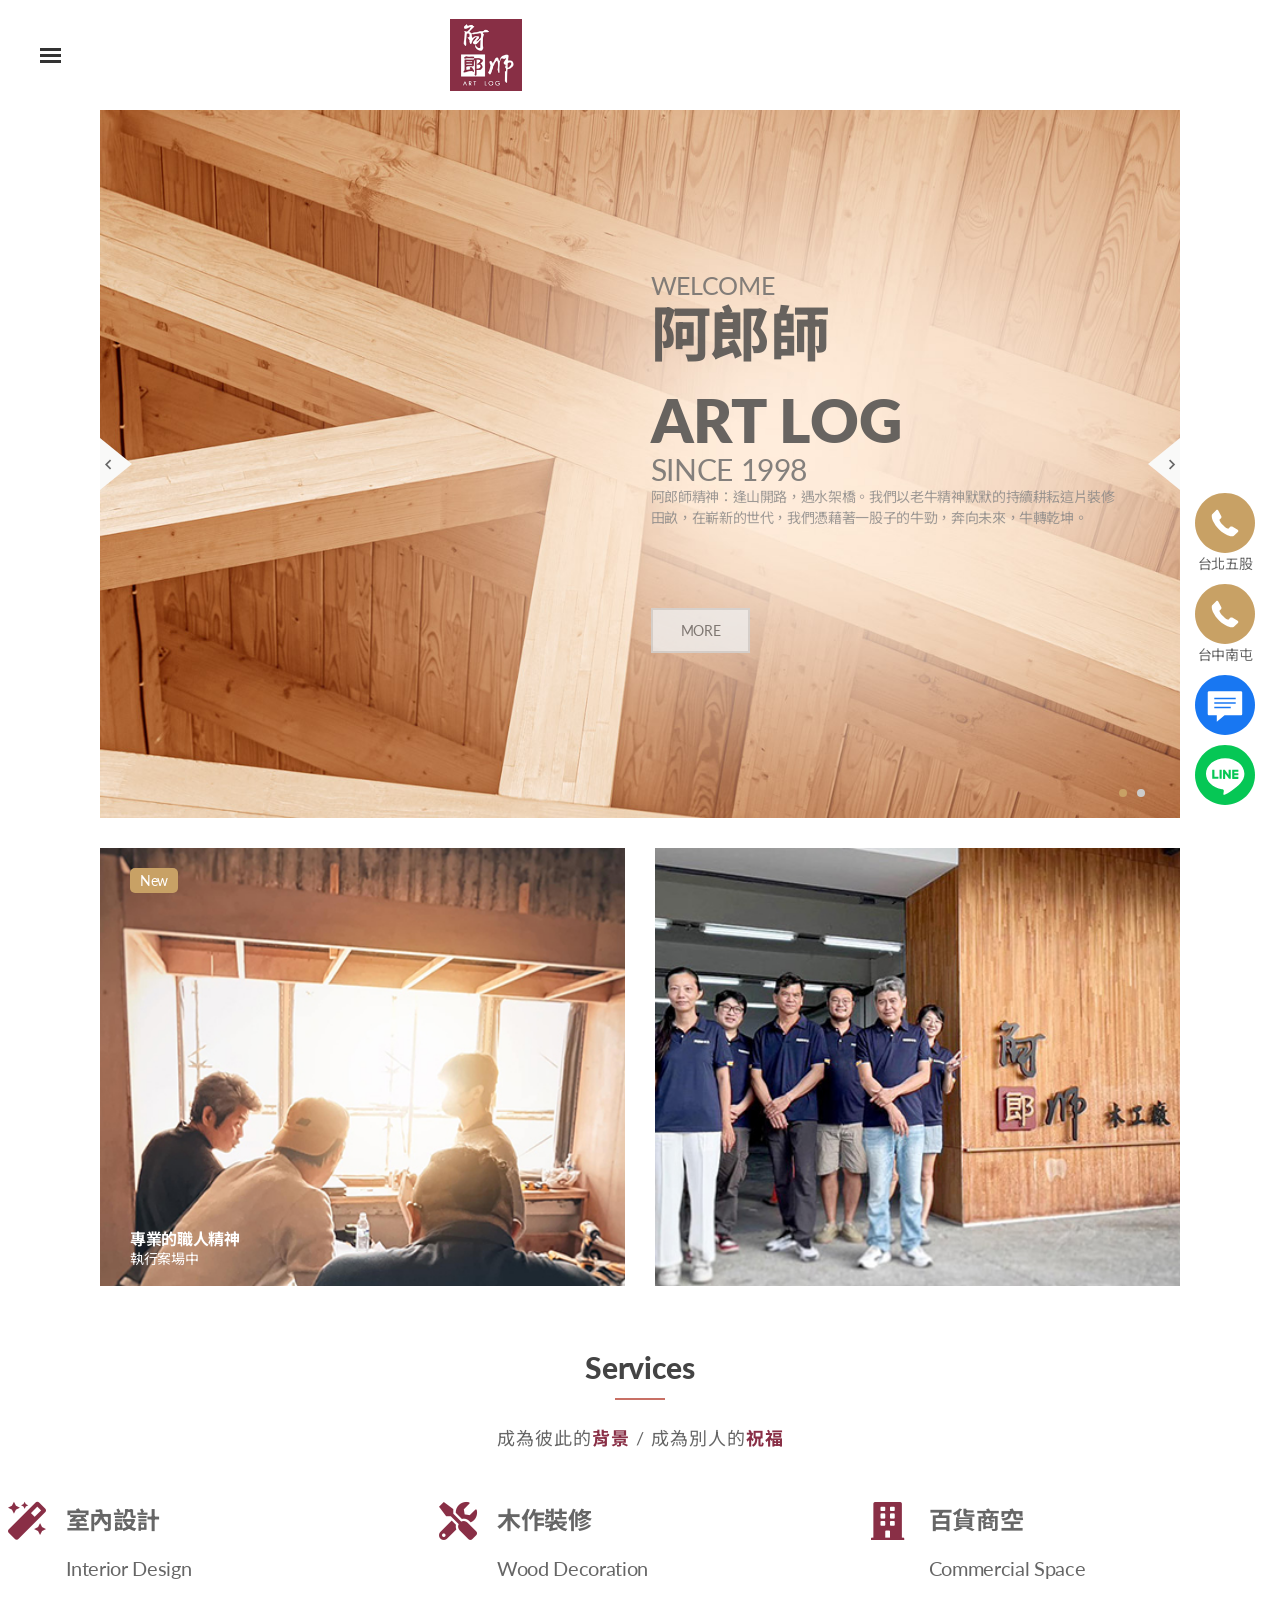
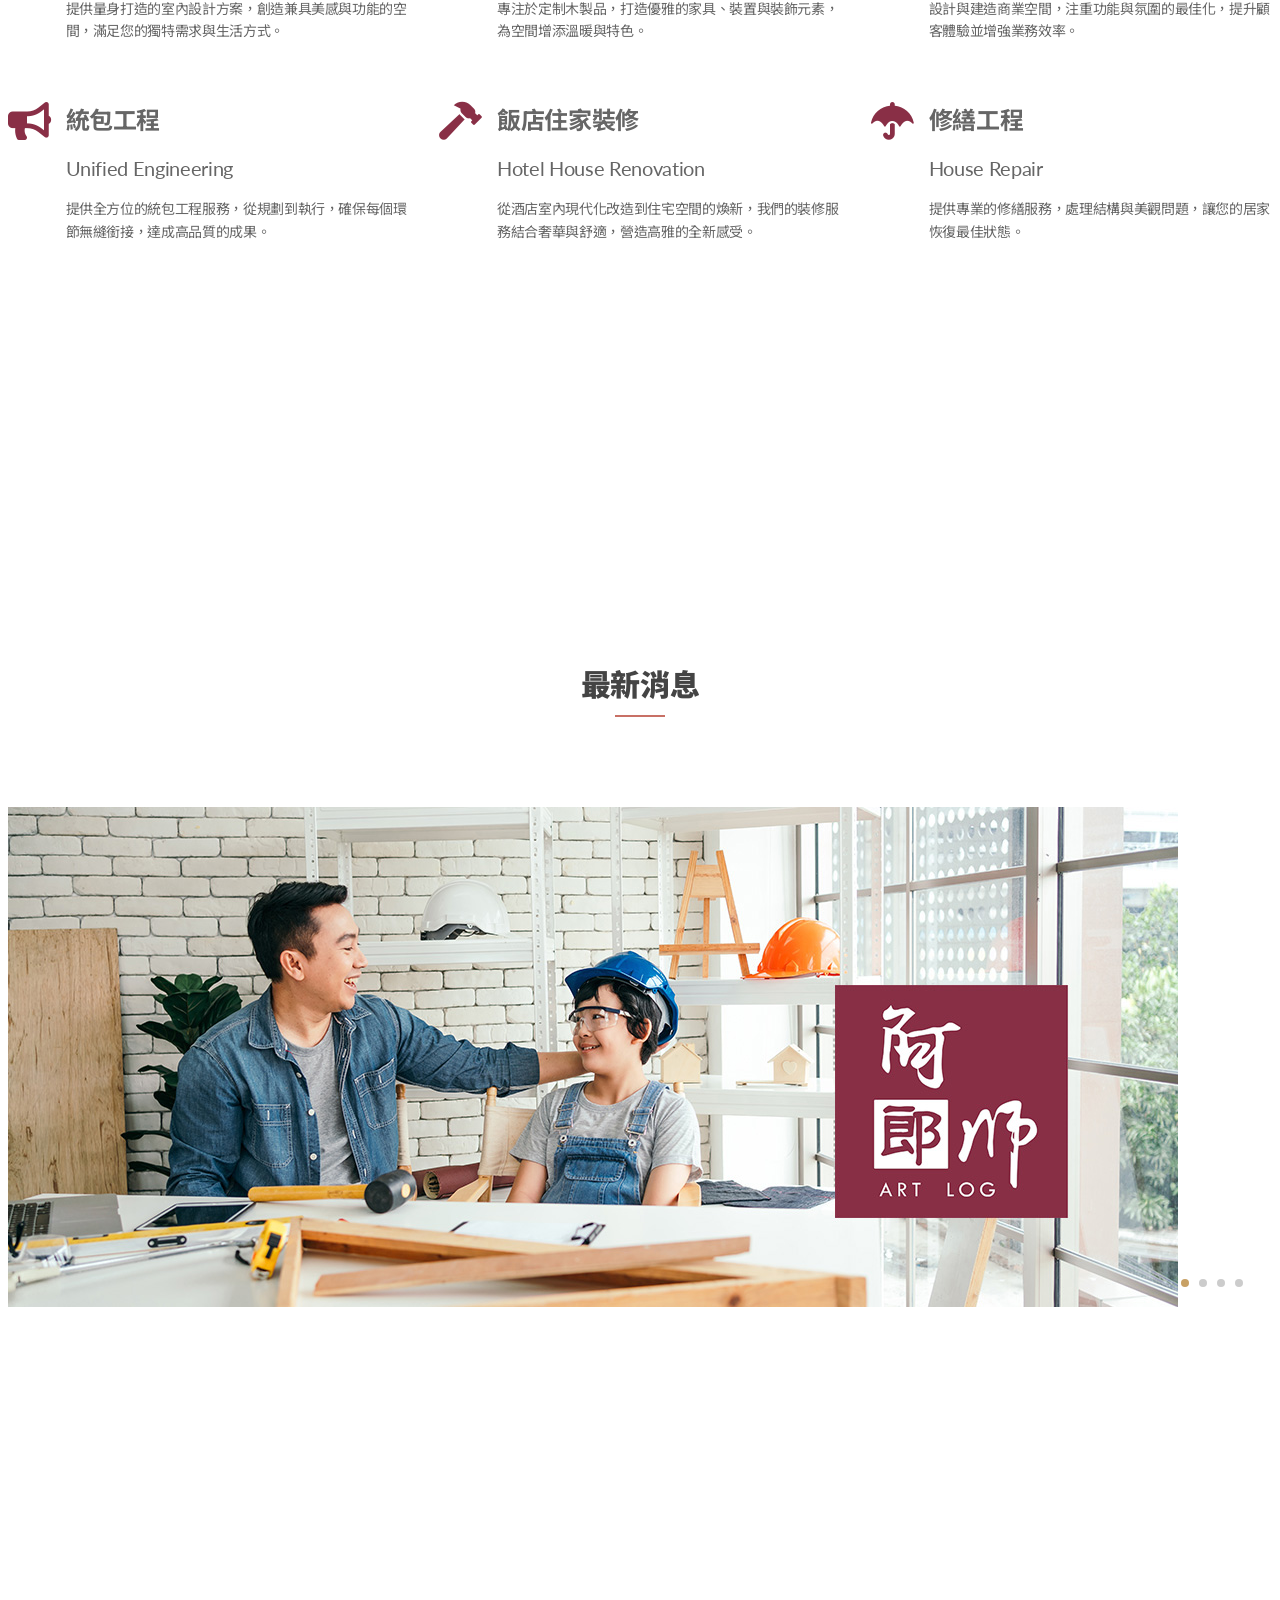
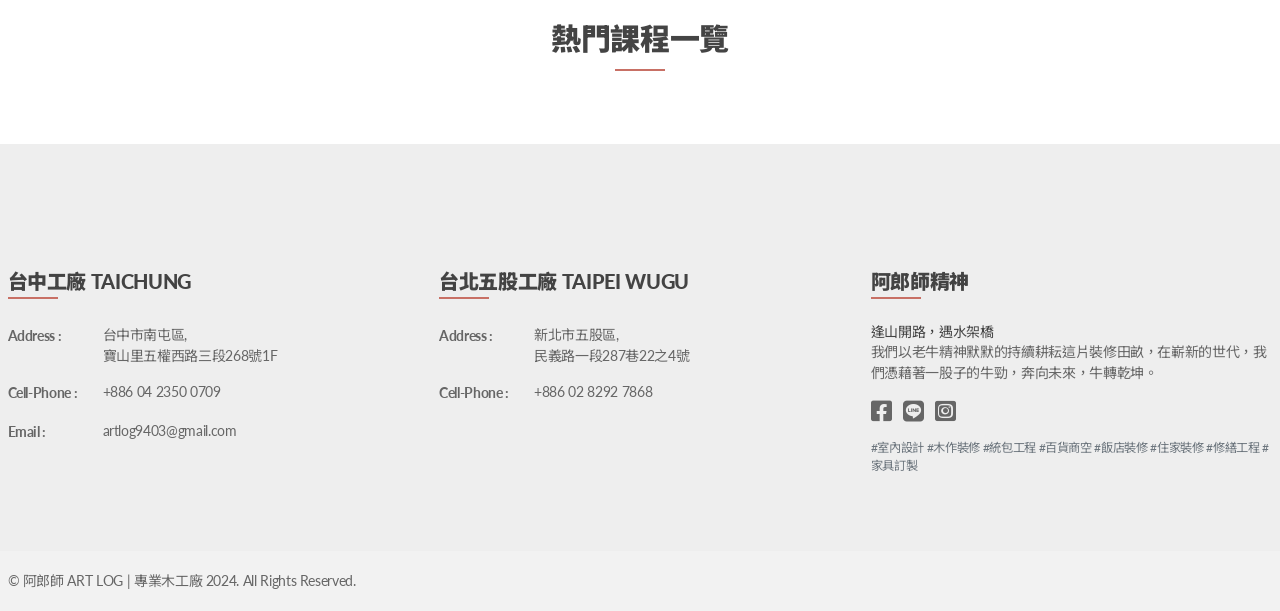
==== commit 7004af2a: "Updates" ====
--- a/index.html
+++ b/index.html
@@ -1,4 +1,4 @@
-<!DOCTYPE html><html> <head><meta charset="utf-8"><meta http-equiv="x-ua-compatible" content="ie=edge"><title>首頁 &gt; 阿郎師 ART LOG | 專業木工廠│室內設計│木作裝修│統包工程│百貨商空│飯店裝修│住家裝修│修繕工程│家具訂製</title><meta name="description" content="逢山開路，遇水架橋。我們以老牛精神默默的持續耕耘這片裝修田畝，在嶄新的世代，我們憑藉著一股子的牛勁，奔向未來，牛轉乾坤。"><!-- 關鍵字 --><meta name="keywords" content="室內設計,木作裝修,統包工程,百貨商空,飯店住家裝修,修繕工程,家具訂製"><meta name="viewport" content="width=device-width, initial-scale=1"><link rel="shortcut icon" type="image/x-icon" href="img/favicon.ico"><link rel="apple-touch-icon" sizes="180x180" href="img/apple-touch-icon.png"><link rel="icon" type="image/png" sizes="32x32" href="img/favicon-32x32.png"><link rel="icon" type="image/png" sizes="16x16" href="img/favicon-16x16.png"><!-- Place favicon.ico in the root directory --><!-- Google Font --><link href="https://fonts.googleapis.com/css?family=Lato:400,700,900" rel="stylesheet" type="text/css"><link href="https://fonts.googleapis.com/css?family=Bree+Serif" rel="stylesheet" type="text/css"><link href="https://fonts.googleapis.com/css2?family=Noto+Sans+TC:wght@100..900&family=Oswald:wght@200..700&display=swap" rel="stylesheet"><!-- all css here --><!-- bootstrap v3.3.6 css --><link rel="stylesheet" href="css/bootstrap.min.css"><!-- animate css --><link rel="stylesheet" href="css/animate.min.css"><!-- jquery-ui.min css --><link rel="stylesheet" href="css/jquery-ui.min.css"><!-- meanmenu css --><link rel="stylesheet" href="css/meanmenu.min.css"><!-- nivo-slider css --><link rel="stylesheet" href="lib/css/nivo-slider.css"><link rel="stylesheet" href="lib/css/preview.css"><!-- slick css --><link rel="stylesheet" href="css/slick.min.css"><!-- lightbox css --><link rel="stylesheet" href="css/lightbox.min.css"><!-- material-design-iconic-font css --><link rel="stylesheet" href="css/material-design-iconic-font.css"><!-- All common css of theme --><link rel="stylesheet" href="css/default.css"><!-- style css --><link rel="stylesheet" href="css/style.min.css"><!-- shortcode css --><link rel="stylesheet" href="css/shortcode.css"><!-- responsive css --><link rel="stylesheet" href="css/responsive.css"><link rel="stylesheet" href="https://cdnjs.cloudflare.com/ajax/libs/font-awesome/5.15.4/css/all.min.css"><!-- modernizr css --><script src="js/vendor/modernizr-3.11.2.min.js"></script><link rel="stylesheet" href="delight-tw.com/_astro/about.C-ron4ns.css"></head> <body class="antialiased text-default bg-page tracking-tight"> <div class="wrapper"> <header id="sticky-menu" class="header"> <div class="header-area"> <div class="container-fluid"> <div class="row"> <div class="col-md-4 offset-md-4 col-12"> <div class="logo text-md-center"> <a href="index.html"><img src=" img/logo/logo.png " alt=""></a> </div> </div> </div> </div> </div> <div class="menu-toggle hamburger hamburger--emphatic d-none d-md-block"> <div class="hamburger-box"> <div class="hamburger-inner"></div> </div> </div> <div class="main-menu  d-none d-md-block"> <nav> <ul> <li><a href="./">首頁</a></li> <li><a href="./news">工業知識庫</a></li> <li><a href="./about">加工ODM/OEM</a></li> <li><a href="./course">服務項目</a></li> <li><a href="./contact">聯絡我們</a></li> </ul> </nav> </div> </header> <div class="mobile-menu-area"> <div class="container-fluid"> <div class="row"> <div class="col-xs-12 d-block d-md-none"> <div class="mobile-menu"> <nav id="dropdown"> <ul> <li><a href="./">首頁</a></li> <li><a href="./news">工業知識庫</a></li> <li><a href="./about">加工ODM/OEM</a></li> <li><a href="./course">服務項目</a></li> <li><a href="./contact">聯絡我們</a></li> </ul> </nav> </div> </div> </div> </div> </div>   <section class="slider-banner-area clearfix"> <div class="banner-left"> <!-- Slider-banner start --> <div class="slider-banner"> <div class="single-banner banner-1"> <a class="banner-thumb" href="#"><img src="img/banner/1.jpg" alt=""></a> <span class="pro-label new-label">new</span> <div class="banner-brief"> <h2 class="banner-title text-white">專業的職人精神</h2> <p class="mb-0 text-white">執行案場中</p> </div> </div> <div class="single-banner banner-2"> <a class="banner-thumb" href="#"><img src="img/banner/2.jpg" alt=""></a> </div> </div> <!-- Slider-banner end --> </div> <div class="slider-right"> <!-- Slider-area start --> <div class="slider-area"> <div class="bend niceties preview-2"> <div id="ensign-nivoslider" class="slides"> <img src="img/slider/slider-1/1.jpg" alt="" title="#slider-direction-1"> <img src="img/slider/slider-1/3.jpg" alt="" title="#slider-direction-3"> </div> <!-- direction 3 --> <div id="slider-direction-1" class="slider-direction"> <div class="slider-progress"></div> <div class="slider-content t-lfl s-tb slider-1"> <div class="title-container s-tb-c title-compress"> <div class="layer-1"> <div class="wow fadeInUpBig" data-wow-duration="1s" data-wow-delay="0.5s"> <h2 class="slider-title3 text-uppercase mb-0">Welcome </h2> </div> <div class="wow fadeInUpBig" data-wow-duration="1.5s" data-wow-delay="0.5s"> <h2 class="slider-title1 text-uppercase mb-0"> 阿郎師 </h2> <br> <h2 class="slider-title1 text-uppercase mb-0"> art log</h2> </div> <div class="wow fadeInUpBig" data-wow-duration="2s" data-wow-delay="0.5s"> <h3 class="slider-title2 text-uppercase">Since 1998</h3> </div> <div class="wow fadeInUpBig" data-wow-duration="2.5s" data-wow-delay="0.5s"> <p class="slider-pro-brief">阿郎師精神：逢山開路，遇水架橋。我們以老牛精神默默的持續耕耘這片裝修田畝，在嶄新的世代，我們憑藉著一股子的牛勁，奔向未來，牛轉乾坤。</p> </div> <div class="wow fadeInUpBig" data-wow-duration="3s" data-wow-delay="0.5s"> <a href="#" class="button-one style-2 text-uppercase mt-20" data-text="more">More</a> </div> </div> </div> </div> </div> </div> </div> <!-- Slider-area end --> </div> </section>  <section id="services" class="current"> <div class="services-top"> <div class="container bootstrap snippets bootdey"> <div class="row text-center"> <div class="col-sm-12 col-md-12 col-md-12"> <div class="section-title text-center"> <h2 class="title-border">Services</h2> </div> <p style="font-size: 18px; letter-spacing: 1px;">成為彼此的<span class="highlight">背景</span> / 成為別人的<span class="highlight">祝福</span></p> </div> </div> <div class="row"> <div class="col-md-offset-1 col-sm-12 col-md-12 col-md-10"> <div class="services-list"> <div class="row"> <div class="col-sm-6 col-md-4 col-md-4"> <div class="service-block" style="visibility: visible;"> <div class="ico fa fa-magic highlight"></div> <div class="text-block"> <div class="name">室內設計</div> <div class="info">Interior Design</div> <div class="text">提供量身打造的室內設計方案，創造兼具美感與功能的空間，滿足您的獨特需求與生活方式。</div> </div> </div> </div> <div class="col-sm-6 col-md-4 col-md-4"> <div class="service-block" style="visibility: visible;"> <div class="ico fas fa-tools highlight"></div> <div class="text-block"> <div class="name">木作裝修</div> <div class="info">Wood Decoration</div> <div class="text">專注於定制木製品，打造優雅的家具、裝置與裝飾元素，為空間增添溫暖與特色。</div> </div> </div> </div> <div class="col-sm-6 col-md-4 col-md-4"> <div class="service-block" style="visibility: visible;"> <div class="ico fas fa-building highlight"></div> <div class="text-block"> <div class="name">百貨商空</div> <div class="info">Commercial Space</div> <div class="text">設計與建造商業空間，注重功能與氛圍的最佳化，提升顧客體驗並增強業務效率。</div> </div> </div> </div> <div class="col-sm-6 col-md-4 col-md-4"> <div class="service-block" style="visibility: visible;"> <div class="ico fa fa-bullhorn highlight"></div> <div class="text-block"> <div class="name">統包工程</div> <div class="info">Unified Engineering</div> <div class="text">提供全方位的統包工程服務，從規劃到執行，確保每個環節無縫銜接，達成高品質的成果。</div> </div> </div> </div> <div class="col-sm-6 col-md-4 col-md-4"> <div class="service-block" style="visibility: visible;"> <div class="ico fas fa-hammer highlight"></div> <div class="text-block"> <div class="name">飯店住家裝修</div> <div class="info">Hotel House Renovation</div> <div class="text">從酒店室內現代化改造到住宅空間的煥新，我們的裝修服務結合奢華與舒適，營造高雅的全新感受。</div> </div> </div> </div> <div class="col-sm-6 col-md-4 col-md-4"> <div class="service-block" style="visibility: visible;"> <div class="ico fa fa-umbrella highlight"></div> <div class="text-block"> <div class="name">修繕工程</div> <div class="info">House Repair</div> <div class="text">提供專業的修繕服務，處理結構與美觀問題，讓您的居家恢復最佳狀態。</div> </div> </div> </div> </div> </div> </div> </div> </div> </div> </section> <div class="product-area pt-80 pb-35"> <div class="container"> <div class="row"> <div class="col-lg-12"> <div class="section-title text-center"> <h2 class="title-border">最新消息</h2> </div> <div class="product-slider style-1 arrow-left-right"> <!-- Single-product start -->  <!-- Single-product end --> </div> </div> </div> </div> </div>   <div class="discount-product-area"> <div class="container"> <div class="row"> <div class="discount-product-slider dots-bottom-right"> <!-- single-discount-product start --> <div class="col-lg-12"> <div class="discount-product"> <img src="img/discount/1.jpg" alt=""> <div class="discount-img-brief"></div> </div> </div> <!-- single-discount-product end --> <!-- single-discount-product start --> <div class="col-lg-12"> <div class="discount-product"> <img src="img/discount/2.jpg" alt=""> <div class="discount-img-brief"> <div class="onsale"> <span class="onsale-text">On Sale</span> <span class="onsale-price">$ 80.00</span> </div> <div class="discount-info"> <h1 class="text-dark-red d-none d-md-block">Discount 50%</h1> <p class="d-none d-md-block">Lorem ipsum dolor sit amet, consectetur adipiscing elit, sed does eiusmodes tempor incididunt ut labore et dolore magna aliqua. Ut enim ad minim venim, quis nostrud exercitation ullamco laboris.</p> <a href="#" class="button-one font-16px style-3 text-uppercase mt-md-5" data-text="Buy now">Buy now</a> </div> </div> </div> </div> <!-- single-discount-product end --> <!-- single-discount-product start --> <div class="col-lg-12"> <div class="discount-product"> <img src="img/discount/3.jpg" alt=""> <div class="discount-img-brief"> <div class="onsale"> <span class="onsale-text">On Sale</span> <span class="onsale-price">$ 80.00</span> </div> <div class="discount-info"> <h1 class="text-dark-red d-none d-md-block">Discount 50%</h1> <p class="d-none d-md-block">Lorem ipsum dolor sit amet, consectetur adipiscing elit, sed does eiusmodes tempor incididunt ut labore et dolore magna aliqua. Ut enim ad minim venim, quis nostrud exercitation ullamco laboris.</p> <a href="#" class="button-one font-16px style-3 text-uppercase mt-md-5" data-text="Buy now">Buy now</a> </div> </div> </div> </div> <!-- single-discount-product end --> <!-- single-discount-product start --> <div class="col-lg-12"> <div class="discount-product"> <img src="img/discount/4.jpg" alt=""> <div class="discount-img-brief"> <div class="onsale"> <span class="onsale-text">On Sale</span> <span class="onsale-price">$ 80.00</span> </div> <div class="discount-info"> <h1 class="text-dark-red d-none d-md-block">Discount 50%</h1> <p class="d-none d-md-block">Lorem ipsum dolor sit amet, consectetur adipiscing elit, sed does eiusmodes tempor incididunt ut labore et dolore magna aliqua. Ut enim ad minim venim, quis nostrud exercitation ullamco laboris.</p> <a href="#" class="button-one font-16px style-3 text-uppercase mt-md-5" data-text="Buy now">Buy now</a> </div> </div> </div> </div> <!-- single-discount-product end --> </div> </div> </div> </div>   <div class="purchase-online-area pt-80 mb-5"> <div class="container"> <div class="row"> <div class="col-lg-12"> <div class="section-title text-center"> <h2 class="title-border">熱門課程一覽</h2> </div> </div> </div> <div class="row"> <div class="col-lg-12 text-center"> <!-- Nav tabs --> </div> <div class="col-lg-12"> <!-- Tab panes --> <div class="tab-content"> <div class="tab-pane active" id="new-arrivals"> <div class="row"> <!-- Single-product start -->  <!-- Single-product end --> </div> </div> <div class="tab-pane" id="best-seller"> <div class="row"> <!-- Single-product start --> <div class="single-product col-xl-3 col-lg-4 col-md-6"> <div class="product-img"> <span class="pro-label new-label">new</span> <a href="single-product.html"><img src="img/product/1.jpg" alt=""></a> </div> <div class="product-info clearfix"> <div class="fix"> <h4 class="post-title floatleft"><a href="#">課程名稱</a></h4> </div> <div class="fix"> <span class="pro-price floatleft">$ 4,800</span> </div> </div> </div> <!-- Single-product end --> <!-- Single-product start --> <div class="single-product col-xl-3 col-lg-4 col-md-6"> <div class="product-img"> <span class="pro-label sale-label">Sale</span> <a href="single-product.html"><img src="img/product/9.jpg" alt=""></a> <div class="product-action clearfix"> <a href="wishlist.html" data-bs-toggle="tooltip" data-placement="top" title="Wishlist"><i class="zmdi zmdi-favorite-outline"></i></a> <a href="#" data-bs-toggle="modal" data-bs-target="#productModal" title="Quick View"><i class="zmdi zmdi-zoom-in"></i></a> <a href="#" data-bs-toggle="tooltip" data-placement="top" title="Compare"><i class="zmdi zmdi-refresh"></i></a> <a href="cart.html" data-bs-toggle="tooltip" data-placement="top" title="Add To Cart"><i class="zmdi zmdi-shopping-cart-plus"></i></a> </div> </div> <div class="product-info clearfix"> <div class="fix"> <h4 class="post-title floatleft"><a href="#">dummy Product name</a></h4> <p class="floatright hidden-sm">Furniture</p> </div> <div class="fix"> <span class="pro-price floatleft">$ 36.20</span> <span class="pro-rating floatright"> <a href="#"><i class="zmdi zmdi-star"></i></a> <a href="#"><i class="zmdi zmdi-star"></i></a> <a href="#"><i class="zmdi zmdi-star"></i></a> <a href="#"><i class="zmdi zmdi-star-half"></i></a> <a href="#"><i class="zmdi zmdi-star-half"></i></a> </span> </div> </div> </div> <!-- Single-product end --> <!-- Single-product start --> <div class="single-product col-xl-3 col-lg-4 col-md-6"> <div class="product-img"> <a href="single-product.html"><img src="img/product/8.jpg" alt=""></a> <div class="product-action clearfix"> <a href="wishlist.html" data-bs-toggle="tooltip" data-placement="top" title="Wishlist"><i class="zmdi zmdi-favorite-outline"></i></a> <a href="#" data-bs-toggle="modal" data-bs-target="#productModal" title="Quick View"><i class="zmdi zmdi-zoom-in"></i></a> <a href="#" data-bs-toggle="tooltip" data-placement="top" title="Compare"><i class="zmdi zmdi-refresh"></i></a> <a href="cart.html" data-bs-toggle="tooltip" data-placement="top" title="Add To Cart"><i class="zmdi zmdi-shopping-cart-plus"></i></a> </div> </div> <div class="product-info clearfix"> <div class="fix"> <h4 class="post-title floatleft"><a href="#">dummy Product name</a></h4> <p class="floatright hidden-sm">Furniture</p> </div> <div class="fix"> <span class="pro-price floatleft">$ 66.20</span> <span class="pro-rating floatright"> <a href="#"><i class="zmdi zmdi-star"></i></a> <a href="#"><i class="zmdi zmdi-star"></i></a> <a href="#"><i class="zmdi zmdi-star"></i></a> <a href="#"><i class="zmdi zmdi-star-half"></i></a> <a href="#"><i class="zmdi zmdi-star-half"></i></a> </span> </div> </div> </div> <!-- Single-product end --> <!-- Single-product start --> <div class="single-product col-xl-3 col-lg-4 col-md-6"> <div class="product-img"> <a href="single-product.html"><img src="img/product/6.jpg" alt=""></a> <div class="product-action clearfix"> <a href="wishlist.html" data-bs-toggle="tooltip" data-placement="top" title="Wishlist"><i class="zmdi zmdi-favorite-outline"></i></a> <a href="#" data-bs-toggle="modal" data-bs-target="#productModal" title="Quick View"><i class="zmdi zmdi-zoom-in"></i></a> <a href="#" data-bs-toggle="tooltip" data-placement="top" title="Compare"><i class="zmdi zmdi-refresh"></i></a> <a href="cart.html" data-bs-toggle="tooltip" data-placement="top" title="Add To Cart"><i class="zmdi zmdi-shopping-cart-plus"></i></a> </div> </div> <div class="product-info clearfix"> <div class="fix"> <h4 class="post-title floatleft"><a href="#">dummy Product name</a></h4> <p class="floatright hidden-sm">Furniture</p> </div> <div class="fix"> <span class="pro-price floatleft">$ 57.20</span> <span class="pro-rating floatright"> <a href="#"><i class="zmdi zmdi-star"></i></a> <a href="#"><i class="zmdi zmdi-star"></i></a> <a href="#"><i class="zmdi zmdi-star"></i></a> <a href="#"><i class="zmdi zmdi-star-half"></i></a> <a href="#"><i class="zmdi zmdi-star-half"></i></a> </span> </div> </div> </div> <!-- Single-product end --> <!-- Single-product start --> <div class="single-product col-xl-3 col-lg-4 col-md-6"> <div class="product-img"> <span class="pro-label new-label">new</span> <a href="single-product.html"><img src="img/product/4.jpg" alt=""></a> </div> <div class="product-info clearfix"> <div class="fix"> <h4 class="post-title floatleft"><a href="#">課程名稱</a></h4> </div> <div class="fix"> <span class="pro-price floatleft">$ 4,800</span> </div> </div> </div> <!-- Single-product end --> <!-- Single-product start --> <div class="single-product col-xl-3 col-lg-4 col-md-6"> <div class="product-img"> <span class="pro-label sale-label">Sale</span> <a href="single-product.html"><img src="img/product/3.jpg" alt=""></a> <div class="product-action clearfix"> <a href="wishlist.html" data-bs-toggle="tooltip" data-placement="top" title="Wishlist"><i class="zmdi zmdi-favorite-outline"></i></a> <a href="#" data-bs-toggle="modal" data-bs-target="#productModal" title="Quick View"><i class="zmdi zmdi-zoom-in"></i></a> <a href="#" data-bs-toggle="tooltip" data-placement="top" title="Compare"><i class="zmdi zmdi-refresh"></i></a> <a href="cart.html" data-bs-toggle="tooltip" data-placement="top" title="Add To Cart"><i class="zmdi zmdi-shopping-cart-plus"></i></a> </div> </div> <div class="product-info clearfix"> <div class="fix"> <h4 class="post-title floatleft"><a href="#">dummy Product name</a></h4> <p class="floatright hidden-sm">Furniture</p> </div> <div class="fix"> <span class="pro-price floatleft">$ 65.20</span> <span class="pro-rating floatright"> <a href="#"><i class="zmdi zmdi-star"></i></a> <a href="#"><i class="zmdi zmdi-star"></i></a> <a href="#"><i class="zmdi zmdi-star"></i></a> <a href="#"><i class="zmdi zmdi-star-half"></i></a> <a href="#"><i class="zmdi zmdi-star-half"></i></a> </span> </div> </div> </div> <!-- Single-product end --> <!-- Single-product start --> <div class="single-product col-xl-3 col-lg-4 col-md-6"> <div class="product-img"> <a href="single-product.html"><img src="img/product/7.jpg" alt=""></a> <div class="product-action clearfix"> <a href="wishlist.html" data-bs-toggle="tooltip" data-placement="top" title="Wishlist"><i class="zmdi zmdi-favorite-outline"></i></a> <a href="#" data-bs-toggle="modal" data-bs-target="#productModal" title="Quick View"><i class="zmdi zmdi-zoom-in"></i></a> <a href="#" data-bs-toggle="tooltip" data-placement="top" title="Compare"><i class="zmdi zmdi-refresh"></i></a> <a href="cart.html" data-bs-toggle="tooltip" data-placement="top" title="Add To Cart"><i class="zmdi zmdi-shopping-cart-plus"></i></a> </div> </div> <div class="product-info clearfix"> <div class="fix"> <h4 class="post-title floatleft"><a href="#">dummy Product name</a></h4> <p class="floatright hidden-sm">Furniture</p> </div> <div class="fix"> <span class="pro-price floatleft">$ 60.20</span> <span class="pro-rating floatright"> <a href="#"><i class="zmdi zmdi-star"></i></a> <a href="#"><i class="zmdi zmdi-star"></i></a> <a href="#"><i class="zmdi zmdi-star"></i></a> <a href="#"><i class="zmdi zmdi-star-half"></i></a> <a href="#"><i class="zmdi zmdi-star-half"></i></a> </span> </div> </div> </div> <!-- Single-product end --> <!-- Single-product start --> <div class="single-product col-xl-3 col-lg-4 col-md-6"> <div class="product-img"> <a href="single-product.html"><img src="img/product/5.jpg" alt=""></a> <div class="product-action clearfix"> <a href="wishlist.html" data-bs-toggle="tooltip" data-placement="top" title="Wishlist"><i class="zmdi zmdi-favorite-outline"></i></a> <a href="#" data-bs-toggle="modal" data-bs-target="#productModal" title="Quick View"><i class="zmdi zmdi-zoom-in"></i></a> <a href="#" data-bs-toggle="tooltip" data-placement="top" title="Compare"><i class="zmdi zmdi-refresh"></i></a> <a href="cart.html" data-bs-toggle="tooltip" data-placement="top" title="Add To Cart"><i class="zmdi zmdi-shopping-cart-plus"></i></a> </div> </div> <div class="product-info clearfix"> <div class="fix"> <h4 class="post-title floatleft"><a href="#">dummy Product name</a></h4> <p class="floatright hidden-sm">Furniture</p> </div> <div class="fix"> <span class="pro-price floatleft">$ 66.20</span> <span class="pro-rating floatright"> <a href="#"><i class="zmdi zmdi-star"></i></a> <a href="#"><i class="zmdi zmdi-star"></i></a> <a href="#"><i class="zmdi zmdi-star"></i></a> <a href="#"><i class="zmdi zmdi-star-half"></i></a> <a href="#"><i class="zmdi zmdi-star-half"></i></a> </span> </div> </div> </div> <!-- Single-product end --> </div> </div> <div class="tab-pane" id="most-view"> <div class="row"> <!-- Single-product start --> <div class="single-product col-xl-3 col-lg-4 col-md-6"> <div class="product-img"> <span class="pro-label new-label">new</span> <a href="single-product.html"><img src="img/product/1.jpg" alt=""></a> <div class="product-action clearfix"> <a href="wishlist.html" data-bs-toggle="tooltip" data-placement="top" title="Wishlist"><i class="zmdi zmdi-favorite-outline"></i></a> <a href="#" data-bs-toggle="modal" data-bs-target="#productModal" title="Quick View"><i class="zmdi zmdi-zoom-in"></i></a> <a href="#" data-bs-toggle="tooltip" data-placement="top" title="Compare"><i class="zmdi zmdi-refresh"></i></a> <a href="cart.html" data-bs-toggle="tooltip" data-placement="top" title="Add To Cart"><i class="zmdi zmdi-shopping-cart-plus"></i></a> </div> </div> <div class="product-info clearfix"> <div class="fix"> <h4 class="post-title floatleft"><a href="#">dummy Product name</a></h4> <p class="floatright hidden-sm">Furniture</p> </div> <div class="fix"> <span class="pro-price floatleft">$ 56.20</span> <span class="pro-rating floatright"> <a href="#"><i class="zmdi zmdi-star"></i></a> <a href="#"><i class="zmdi zmdi-star"></i></a> <a href="#"><i class="zmdi zmdi-star"></i></a> <a href="#"><i class="zmdi zmdi-star-half"></i></a> <a href="#"><i class="zmdi zmdi-star-half"></i></a> </span> </div> </div> </div> <!-- Single-product end --> <!-- Single-product start --> <div class="single-product col-xl-3 col-lg-4 col-md-6"> <div class="product-img"> <span class="pro-label sale-label">Sale</span> <a href="single-product.html"><img src="img/product/3.jpg" alt=""></a> <div class="product-action clearfix"> <a href="wishlist.html" data-bs-toggle="tooltip" data-placement="top" title="Wishlist"><i class="zmdi zmdi-favorite-outline"></i></a> <a href="#" data-bs-toggle="modal" data-bs-target="#productModal" title="Quick View"><i class="zmdi zmdi-zoom-in"></i></a> <a href="#" data-bs-toggle="tooltip" data-placement="top" title="Compare"><i class="zmdi zmdi-refresh"></i></a> <a href="cart.html" data-bs-toggle="tooltip" data-placement="top" title="Add To Cart"><i class="zmdi zmdi-shopping-cart-plus"></i></a> </div> </div> <div class="product-info clearfix"> <div class="fix"> <h4 class="post-title floatleft"><a href="#">dummy Product name</a></h4> <p class="floatright hidden-sm">Furniture</p> </div> <div class="fix"> <span class="pro-price floatleft">$ 36.20</span> <span class="pro-rating floatright"> <a href="#"><i class="zmdi zmdi-star"></i></a> <a href="#"><i class="zmdi zmdi-star"></i></a> <a href="#"><i class="zmdi zmdi-star"></i></a> <a href="#"><i class="zmdi zmdi-star-half"></i></a> <a href="#"><i class="zmdi zmdi-star-half"></i></a> </span> </div> </div> </div> <!-- Single-product end --> <!-- Single-product start --> <div class="single-product col-xl-3 col-lg-4 col-md-6"> <div class="product-img"> <a href="single-product.html"><img src="img/product/5.jpg" alt=""></a> <div class="product-action clearfix"> <a href="wishlist.html" data-bs-toggle="tooltip" data-placement="top" title="Wishlist"><i class="zmdi zmdi-favorite-outline"></i></a> <a href="#" data-bs-toggle="modal" data-bs-target="#productModal" title="Quick View"><i class="zmdi zmdi-zoom-in"></i></a> <a href="#" data-bs-toggle="tooltip" data-placement="top" title="Compare"><i class="zmdi zmdi-refresh"></i></a> <a href="cart.html" data-bs-toggle="tooltip" data-placement="top" title="Add To Cart"><i class="zmdi zmdi-shopping-cart-plus"></i></a> </div> </div> <div class="product-info clearfix"> <div class="fix"> <h4 class="post-title floatleft"><a href="#">dummy Product name</a></h4> <p class="floatright hidden-sm">Furniture</p> </div> <div class="fix"> <span class="pro-price floatleft">$ 66.20</span> <span class="pro-rating floatright"> <a href="#"><i class="zmdi zmdi-star"></i></a> <a href="#"><i class="zmdi zmdi-star"></i></a> <a href="#"><i class="zmdi zmdi-star"></i></a> <a href="#"><i class="zmdi zmdi-star-half"></i></a> <a href="#"><i class="zmdi zmdi-star-half"></i></a> </span> </div> </div> </div> <!-- Single-product end --> <!-- Single-product start --> <div class="single-product col-xl-3 col-lg-4 col-md-6"> <div class="product-img"> <a href="single-product.html"><img src="img/product/9.jpg" alt=""></a> <div class="product-action clearfix"> <a href="wishlist.html" data-bs-toggle="tooltip" data-placement="top" title="Wishlist"><i class="zmdi zmdi-favorite-outline"></i></a> <a href="#" data-bs-toggle="modal" data-bs-target="#productModal" title="Quick View"><i class="zmdi zmdi-zoom-in"></i></a> <a href="#" data-bs-toggle="tooltip" data-placement="top" title="Compare"><i class="zmdi zmdi-refresh"></i></a> <a href="cart.html" data-bs-toggle="tooltip" data-placement="top" title="Add To Cart"><i class="zmdi zmdi-shopping-cart-plus"></i></a> </div> </div> <div class="product-info clearfix"> <div class="fix"> <h4 class="post-title floatleft"><a href="#">dummy Product name</a></h4> <p class="floatright hidden-sm">Furniture</p> </div> <div class="fix"> <span class="pro-price floatleft">$ 57.20</span> <span class="pro-rating floatright"> <a href="#"><i class="zmdi zmdi-star"></i></a> <a href="#"><i class="zmdi zmdi-star"></i></a> <a href="#"><i class="zmdi zmdi-star"></i></a> <a href="#"><i class="zmdi zmdi-star-half"></i></a> <a href="#"><i class="zmdi zmdi-star-half"></i></a> </span> </div> </div> </div> <!-- Single-product end --> <!-- Single-product start --> <div class="single-product col-xl-3 col-lg-4 col-md-6"> <div class="product-img"> <span class="pro-label new-label">new</span> <a href="single-product.html"><img src="img/product/7.jpg" alt=""></a> <div class="product-action clearfix"> <a href="wishlist.html" data-bs-toggle="tooltip" data-placement="top" title="Wishlist"><i class="zmdi zmdi-favorite-outline"></i></a> <a href="#" data-bs-toggle="modal" data-bs-target="#productModal" title="Quick View"><i class="zmdi zmdi-zoom-in"></i></a> <a href="#" data-bs-toggle="tooltip" data-placement="top" title="Compare"><i class="zmdi zmdi-refresh"></i></a> <a href="cart.html" data-bs-toggle="tooltip" data-placement="top" title="Add To Cart"><i class="zmdi zmdi-shopping-cart-plus"></i></a> </div> </div> <div class="product-info clearfix"> <div class="fix"> <h4 class="post-title floatleft"><a href="#">dummy Product name</a></h4> <p class="floatright hidden-sm">Furniture</p> </div> <div class="fix"> <span class="pro-price floatleft">$ 55.20</span> <span class="pro-rating floatright"> <a href="#"><i class="zmdi zmdi-star"></i></a> <a href="#"><i class="zmdi zmdi-star"></i></a> <a href="#"><i class="zmdi zmdi-star"></i></a> <a href="#"><i class="zmdi zmdi-star-half"></i></a> <a href="#"><i class="zmdi zmdi-star-half"></i></a> </span> </div> </div> </div> <!-- Single-product end --> <!-- Single-product start --> <div class="single-product col-xl-3 col-lg-4 col-md-6"> <div class="product-img"> <span class="pro-label sale-label">Sale</span> <a href="single-product.html"><img src="img/product/5.jpg" alt=""></a> <div class="product-action clearfix"> <a href="wishlist.html" data-bs-toggle="tooltip" data-placement="top" title="Wishlist"><i class="zmdi zmdi-favorite-outline"></i></a> <a href="#" data-bs-toggle="modal" data-bs-target="#productModal" title="Quick View"><i class="zmdi zmdi-zoom-in"></i></a> <a href="#" data-bs-toggle="tooltip" data-placement="top" title="Compare"><i class="zmdi zmdi-refresh"></i></a> <a href="cart.html" data-bs-toggle="tooltip" data-placement="top" title="Add To Cart"><i class="zmdi zmdi-shopping-cart-plus"></i></a> </div> </div> <div class="product-info clearfix"> <div class="fix"> <h4 class="post-title floatleft"><a href="#">dummy Product name</a></h4> <p class="floatright hidden-sm">Furniture</p> </div> <div class="fix"> <span class="pro-price floatleft">$ 65.20</span> <span class="pro-rating floatright"> <a href="#"><i class="zmdi zmdi-star"></i></a> <a href="#"><i class="zmdi zmdi-star"></i></a> <a href="#"><i class="zmdi zmdi-star"></i></a> <a href="#"><i class="zmdi zmdi-star-half"></i></a> <a href="#"><i class="zmdi zmdi-star-half"></i></a> </span> </div> </div> </div> <!-- Single-product end --> <!-- Single-product start --> <div class="single-product col-xl-3 col-lg-4 col-md-6"> <div class="product-img"> <a href="single-product.html"><img src="img/product/7.jpg" alt=""></a> <div class="product-action clearfix"> <a href="wishlist.html" data-bs-toggle="tooltip" data-placement="top" title="Wishlist"><i class="zmdi zmdi-favorite-outline"></i></a> <a href="#" data-bs-toggle="modal" data-bs-target="#productModal" title="Quick View"><i class="zmdi zmdi-zoom-in"></i></a> <a href="#" data-bs-toggle="tooltip" data-placement="top" title="Compare"><i class="zmdi zmdi-refresh"></i></a> <a href="cart.html" data-bs-toggle="tooltip" data-placement="top" title="Add To Cart"><i class="zmdi zmdi-shopping-cart-plus"></i></a> </div> </div> <div class="product-info clearfix"> <div class="fix"> <h4 class="post-title floatleft"><a href="#">dummy Product name</a></h4> <p class="floatright hidden-sm">Furniture</p> </div> <div class="fix"> <span class="pro-price floatleft">$ 60.20</span> <span class="pro-rating floatright"> <a href="#"><i class="zmdi zmdi-star"></i></a> <a href="#"><i class="zmdi zmdi-star"></i></a> <a href="#"><i class="zmdi zmdi-star"></i></a> <a href="#"><i class="zmdi zmdi-star-half"></i></a> <a href="#"><i class="zmdi zmdi-star-half"></i></a> </span> </div> </div> </div> <!-- Single-product end --> <!-- Single-product start --> <div class="single-product col-xl-3 col-lg-4 col-md-6"> <div class="product-img"> <a href="single-product.html"><img src="img/product/8.jpg" alt=""></a> <div class="product-action clearfix"> <a href="wishlist.html" data-bs-toggle="tooltip" data-placement="top" title="Wishlist"><i class="zmdi zmdi-favorite-outline"></i></a> <a href="#" data-bs-toggle="modal" data-bs-target="#productModal" title="Quick View"><i class="zmdi zmdi-zoom-in"></i></a> <a href="#" data-bs-toggle="tooltip" data-placement="top" title="Compare"><i class="zmdi zmdi-refresh"></i></a> <a href="cart.html" data-bs-toggle="tooltip" data-placement="top" title="Add To Cart"><i class="zmdi zmdi-shopping-cart-plus"></i></a> </div> </div> <div class="product-info clearfix"> <div class="fix"> <h4 class="post-title floatleft"><a href="#">dummy Product name</a></h4> <p class="floatright hidden-sm">Furniture</p> </div> <div class="fix"> <span class="pro-price floatleft">$ 66.20</span> <span class="pro-rating floatright"> <a href="#"><i class="zmdi zmdi-star"></i></a> <a href="#"><i class="zmdi zmdi-star"></i></a> <a href="#"><i class="zmdi zmdi-star"></i></a> <a href="#"><i class="zmdi zmdi-star-half"></i></a> <a href="#"><i class="zmdi zmdi-star-half"></i></a> </span> </div> </div> </div> <!-- Single-product end --> </div> </div> <div class="tab-pane" id="discounts"> <div class="row"> <!-- Single-product start --> <div class="single-product col-xl-3 col-lg-4 col-md-6"> <div class="product-img"> <span class="pro-label new-label">new</span> <a href="single-product.html"><img src="img/product/8.jpg" alt=""></a> <div class="product-action clearfix"> <a href="wishlist.html" data-bs-toggle="tooltip" data-placement="top" title="Wishlist"><i class="zmdi zmdi-favorite-outline"></i></a> <a href="#" data-bs-toggle="modal" data-bs-target="#productModal" title="Quick View"><i class="zmdi zmdi-zoom-in"></i></a> <a href="#" data-bs-toggle="tooltip" data-placement="top" title="Compare"><i class="zmdi zmdi-refresh"></i></a> <a href="cart.html" data-bs-toggle="tooltip" data-placement="top" title="Add To Cart"><i class="zmdi zmdi-shopping-cart-plus"></i></a> </div> </div> <div class="product-info clearfix"> <div class="fix"> <h4 class="post-title floatleft"><a href="#">dummy Product name</a></h4> <p class="floatright hidden-sm">Furniture</p> </div> <div class="fix"> <span class="pro-price floatleft">$ 56.20</span> <span class="pro-rating floatright"> <a href="#"><i class="zmdi zmdi-star"></i></a> <a href="#"><i class="zmdi zmdi-star"></i></a> <a href="#"><i class="zmdi zmdi-star"></i></a> <a href="#"><i class="zmdi zmdi-star-half"></i></a> <a href="#"><i class="zmdi zmdi-star-half"></i></a> </span> </div> </div> </div> <!-- Single-product end --> <!-- Single-product start --> <div class="single-product col-xl-3 col-lg-4 col-md-6"> <div class="product-img"> <span class="pro-label sale-label">Sale</span> <a href="single-product.html"><img src="img/product/9.jpg" alt=""></a> <div class="product-action clearfix"> <a href="wishlist.html" data-bs-toggle="tooltip" data-placement="top" title="Wishlist"><i class="zmdi zmdi-favorite-outline"></i></a> <a href="#" data-bs-toggle="modal" data-bs-target="#productModal" title="Quick View"><i class="zmdi zmdi-zoom-in"></i></a> <a href="#" data-bs-toggle="tooltip" data-placement="top" title="Compare"><i class="zmdi zmdi-refresh"></i></a> <a href="cart.html" data-bs-toggle="tooltip" data-placement="top" title="Add To Cart"><i class="zmdi zmdi-shopping-cart-plus"></i></a> </div> </div> <div class="product-info clearfix"> <div class="fix"> <h4 class="post-title floatleft"><a href="#">dummy Product name</a></h4> <p class="floatright hidden-sm">Furniture</p> </div> <div class="fix"> <span class="pro-price floatleft">$ 36.20</span> <span class="pro-rating floatright"> <a href="#"><i class="zmdi zmdi-star"></i></a> <a href="#"><i class="zmdi zmdi-star"></i></a> <a href="#"><i class="zmdi zmdi-star"></i></a> <a href="#"><i class="zmdi zmdi-star-half"></i></a> <a href="#"><i class="zmdi zmdi-star-half"></i></a> </span> </div> </div> </div> <!-- Single-product end --> <!-- Single-product start --> <div class="single-product col-xl-3 col-lg-4 col-md-6"> <div class="product-img"> <a href="single-product.html"><img src="img/product/7.jpg" alt=""></a> <div class="product-action clearfix"> <a href="wishlist.html" data-bs-toggle="tooltip" data-placement="top" title="Wishlist"><i class="zmdi zmdi-favorite-outline"></i></a> <a href="#" data-bs-toggle="modal" data-bs-target="#productModal" title="Quick View"><i class="zmdi zmdi-zoom-in"></i></a> <a href="#" data-bs-toggle="tooltip" data-placement="top" title="Compare"><i class="zmdi zmdi-refresh"></i></a> <a href="cart.html" data-bs-toggle="tooltip" data-placement="top" title="Add To Cart"><i class="zmdi zmdi-shopping-cart-plus"></i></a> </div> </div> <div class="product-info clearfix"> <div class="fix"> <h4 class="post-title floatleft"><a href="#">dummy Product name</a></h4> <p class="floatright hidden-sm">Furniture</p> </div> <div class="fix"> <span class="pro-price floatleft">$ 66.20</span> <span class="pro-rating floatright"> <a href="#"><i class="zmdi zmdi-star"></i></a> <a href="#"><i class="zmdi zmdi-star"></i></a> <a href="#"><i class="zmdi zmdi-star"></i></a> <a href="#"><i class="zmdi zmdi-star-half"></i></a> <a href="#"><i class="zmdi zmdi-star-half"></i></a> </span> </div> </div> </div> <!-- Single-product end --> <!-- Single-product start --> <div class="single-product col-xl-3 col-lg-4 col-md-6"> <div class="product-img"> <a href="single-product.html"><img src="img/product/6.jpg" alt=""></a> <div class="product-action clearfix"> <a href="wishlist.html" data-bs-toggle="tooltip" data-placement="top" title="Wishlist"><i class="zmdi zmdi-favorite-outline"></i></a> <a href="#" data-bs-toggle="modal" data-bs-target="#productModal" title="Quick View"><i class="zmdi zmdi-zoom-in"></i></a> <a href="#" data-bs-toggle="tooltip" data-placement="top" title="Compare"><i class="zmdi zmdi-refresh"></i></a> <a href="cart.html" data-bs-toggle="tooltip" data-placement="top" title="Add To Cart"><i class="zmdi zmdi-shopping-cart-plus"></i></a> </div> </div> <div class="product-info clearfix"> <div class="fix"> <h4 class="post-title floatleft"><a href="#">dummy Product name</a></h4> <p class="floatright hidden-sm">Furniture</p> </div> <div class="fix"> <span class="pro-price floatleft">$ 57.20</span> <span class="pro-rating floatright"> <a href="#"><i class="zmdi zmdi-star"></i></a> <a href="#"><i class="zmdi zmdi-star"></i></a> <a href="#"><i class="zmdi zmdi-star"></i></a> <a href="#"><i class="zmdi zmdi-star-half"></i></a> <a href="#"><i class="zmdi zmdi-star-half"></i></a> </span> </div> </div> </div> <!-- Single-product end --> <!-- Single-product start --> <div class="single-product col-xl-3 col-lg-4 col-md-6"> <div class="product-img"> <span class="pro-label new-label">new</span> <a href="single-product.html"><img src="img/product/3.jpg" alt=""></a> </div> <div class="product-info clearfix"> <div class="fix"> <h4 class="post-title floatleft"><a href="#">課程名稱</a></h4> </div> <div class="fix"> <span class="pro-price floatleft">$ 4,800</span> </div> </div> </div> <!-- Single-product end --> <!-- Single-product start --> <div class="single-product col-xl-3 col-lg-4 col-md-6"> <div class="product-img"> <span class="pro-label sale-label">Sale</span> <a href="single-product.html"><img src="img/product/4.jpg" alt=""></a> <div class="product-action clearfix"> <a href="wishlist.html" data-bs-toggle="tooltip" data-placement="top" title="Wishlist"><i class="zmdi zmdi-favorite-outline"></i></a> <a href="#" data-bs-toggle="modal" data-bs-target="#productModal" title="Quick View"><i class="zmdi zmdi-zoom-in"></i></a> <a href="#" data-bs-toggle="tooltip" data-placement="top" title="Compare"><i class="zmdi zmdi-refresh"></i></a> <a href="cart.html" data-bs-toggle="tooltip" data-placement="top" title="Add To Cart"><i class="zmdi zmdi-shopping-cart-plus"></i></a> </div> </div> <div class="product-info clearfix"> <div class="fix"> <h4 class="post-title floatleft"><a href="#">dummy Product name</a></h4> <p class="floatright hidden-sm">Furniture</p> </div> <div class="fix"> <span class="pro-price floatleft">$ 65.20</span> <span class="pro-rating floatright"> <a href="#"><i class="zmdi zmdi-star"></i></a> <a href="#"><i class="zmdi zmdi-star"></i></a> <a href="#"><i class="zmdi zmdi-star"></i></a> <a href="#"><i class="zmdi zmdi-star-half"></i></a> <a href="#"><i class="zmdi zmdi-star-half"></i></a> </span> </div> </div> </div> <!-- Single-product end --> <!-- Single-product start --> <div class="single-product col-xl-3 col-lg-4 col-md-6"> <div class="product-img"> <a href="single-product.html"><img src="img/product/5.jpg" alt=""></a> <div class="product-action clearfix"> <a href="wishlist.html" data-bs-toggle="tooltip" data-placement="top" title="Wishlist"><i class="zmdi zmdi-favorite-outline"></i></a> <a href="#" data-bs-toggle="modal" data-bs-target="#productModal" title="Quick View"><i class="zmdi zmdi-zoom-in"></i></a> <a href="#" data-bs-toggle="tooltip" data-placement="top" title="Compare"><i class="zmdi zmdi-refresh"></i></a> <a href="cart.html" data-bs-toggle="tooltip" data-placement="top" title="Add To Cart"><i class="zmdi zmdi-shopping-cart-plus"></i></a> </div> </div> <div class="product-info clearfix"> <div class="fix"> <h4 class="post-title floatleft"><a href="#">dummy Product name</a></h4> <p class="floatright hidden-sm">Furniture</p> </div> <div class="fix"> <span class="pro-price floatleft">$ 60.20</span> <span class="pro-rating floatright"> <a href="#"><i class="zmdi zmdi-star"></i></a> <a href="#"><i class="zmdi zmdi-star"></i></a> <a href="#"><i class="zmdi zmdi-star"></i></a> <a href="#"><i class="zmdi zmdi-star-half"></i></a> <a href="#"><i class="zmdi zmdi-star-half"></i></a> </span> </div> </div> </div> <!-- Single-product end --> <!-- Single-product start --> <div class="single-product col-xl-3 col-lg-4 col-md-6"> <div class="product-img"> <a href="single-product.html"><img src="img/product/2.jpg" alt=""></a> <div class="product-action clearfix"> <a href="wishlist.html" data-bs-toggle="tooltip" data-placement="top" title="Wishlist"><i class="zmdi zmdi-favorite-outline"></i></a> <a href="#" data-bs-toggle="modal" data-bs-target="#productModal" title="Quick View"><i class="zmdi zmdi-zoom-in"></i></a> <a href="#" data-bs-toggle="tooltip" data-placement="top" title="Compare"><i class="zmdi zmdi-refresh"></i></a> <a href="cart.html" data-bs-toggle="tooltip" data-placement="top" title="Add To Cart"><i class="zmdi zmdi-shopping-cart-plus"></i></a> </div> </div> <div class="product-info clearfix"> <div class="fix"> <h4 class="post-title floatleft"><a href="#">dummy Product name</a></h4> <p class="floatright hidden-sm">Furniture</p> </div> <div class="fix"> <span class="pro-price floatleft">$ 66.20</span> <span class="pro-rating floatright"> <a href="#"><i class="zmdi zmdi-star"></i></a> <a href="#"><i class="zmdi zmdi-star"></i></a> <a href="#"><i class="zmdi zmdi-star"></i></a> <a href="#"><i class="zmdi zmdi-star-half"></i></a> <a href="#"><i class="zmdi zmdi-star-half"></i></a> </span> </div> </div> </div> <!-- Single-product end --> </div> </div> </div> </div> </div> </div> </div>  <footer> <!-- Footer-area start --> <div class="footer-area footer-2"> <div class="container"> <div class="row"> <div class="col-md-4"> <div class="single-footer"> <h3 class="footer-title  title-border">台中工廠 Taichung</h3> <ul class="footer-contact"> <li><span>Address :</span>台中市南屯區,<br>寶山里五權西路三段268號1F</li> <li><span>Cell-Phone :</span>+886 04 2350 0709</li> <li><span>Email :</span>artlog9403@gmail.com</li> </ul> </div> </div> <div class="col-md-4"> <div class="single-footer"> <h3 class="footer-title  title-border">台北五股工廠 Taipei Wugu</h3> <ul class="footer-contact"> <li><span>Address :</span>新北市五股區,<br>民義路一段287巷22之4號</li> <li><span>Cell-Phone :</span>+886 02 8292 7868</li> </ul> </div> </div> <div class="col-md-4"> <div class="single-footer newsletter-item"> <h3 class="footer-title  title-border">阿郎師精神</h3> <div class="footer-subscribe"> <p></p><h5>逢山開路，遇水架橋</h5>我們以老牛精神默默的持續耕耘這片裝修田畝，在嶄新的世代，我們憑藉著一股子的牛勁，奔向未來，牛轉乾坤。 <div class="footer-social socials my-3"> <a href="https://www.facebook.com/artlogtaichung/" title="Facebook" target="_blank"><i class="fab fa-facebook-square"></i></a> <!--<a href="https://www.youtube.com/channel/UCgutbzwj5IEmjmjc-Y61w_g" title="Youtube" target="_blank"><i class="fab fa-youtube"></i></a>--> <a href="https://line.me/R/ti/p/@921yjlwd" title="LINE" target="_blank"><i class="fab fa-line"></i></a> <a href="https://www.instagram.com/artlog_taichung/" title="instagram" target="_blank"><i class="fab fa-instagram-square"></i></a> </div> <p class="text-muted small">#室內設計 #木作裝修 #統包工程 #百貨商空 #飯店裝修 #住家裝修 #修繕工程 #家具訂製</p> </div> </div> </div> </div> </div> </div> <!-- Footer-area end --> <!-- Copyright-area start --> <div class="copyright-area copyright-2"> <div class="container"> <div class="row"> <div class="col-md-12"> <div class="copyright"> <p class="mb-0">&copy; 阿郎師 ART LOG | 專業木工廠 2024. All Rights Reserved.</p> </div> </div> </div> </div> </div> <!-- Copyright-area start --> </footer> <!-- FOOTER END --> <!-- QUICKVIEW PRODUCT --> <div id="quickview-wrapper"> <!-- Modal --> <div class="modal fade" id="productModal" tabindex="-1" role="dialog"> <div class="modal-dialog" role="document"> <div class="modal-content"> <div class="modal-header"> <button type="button" class="close" data-bs-dismiss="modal" aria-label="Close"><span aria-hidden="true">&times;</span></button> </div> <div class="modal-body"> <div class="modal-product"> <div class="product-images"> <div class="main-image images"> <img alt="#" src="img/product/quickview-photo.jpg"> </div> </div><!-- .product-images --> <div class="product-info"> <h1>Aenean eu tristique</h1> <div class="price-box-3"> <hr> <div class="s-price-box"> <span class="new-price">$160.00</span> <span class="old-price">$190.00</span> </div> <hr> </div> <a href="shop.html" class="see-all">See all features</a> <div class="quick-add-to-cart"> <form method="post" class="cart"> <div class="numbers-row"> <input type="number" id="french-hens" value="3" min="1"> </div> <button class="single_add_to_cart_button" type="submit">Add to cart</button> </form> </div> <div class="quick-desc">
+<!DOCTYPE html><html> <head><meta charset="utf-8"><meta http-equiv="x-ua-compatible" content="ie=edge"><title>首頁 &gt; 阿郎師 ART LOG | 專業木工廠│室內設計│木作裝修│統包工程│百貨商空│飯店裝修│住家裝修│修繕工程│家具訂製</title><meta name="description" content="逢山開路，遇水架橋。我們以老牛精神默默的持續耕耘這片裝修田畝，在嶄新的世代，我們憑藉著一股子的牛勁，奔向未來，牛轉乾坤。"><!-- 關鍵字 --><meta name="keywords" content="室內設計,木作裝修,統包工程,百貨商空,飯店住家裝修,修繕工程,家具訂製"><meta name="viewport" content="width=device-width, initial-scale=1"><link rel="shortcut icon" type="image/x-icon" href="img/favicon.ico"><link rel="apple-touch-icon" sizes="180x180" href="img/apple-touch-icon.png"><link rel="icon" type="image/png" sizes="32x32" href="img/favicon-32x32.png"><link rel="icon" type="image/png" sizes="16x16" href="img/favicon-16x16.png"><!-- Place favicon.ico in the root directory --><!-- Google Font --><link href="https://fonts.googleapis.com/css?family=Lato:400,700,900" rel="stylesheet" type="text/css"><link href="https://fonts.googleapis.com/css?family=Bree+Serif" rel="stylesheet" type="text/css"><link href="https://fonts.googleapis.com/css2?family=Noto+Sans+TC:wght@100..900&family=Oswald:wght@200..700&display=swap" rel="stylesheet"><!-- all css here --><!-- bootstrap v3.3.6 css --><link rel="stylesheet" href="css/bootstrap.min.css"><!-- animate css --><link rel="stylesheet" href="css/animate.min.css"><!-- jquery-ui.min css --><link rel="stylesheet" href="css/jquery-ui.min.css"><!-- meanmenu css --><link rel="stylesheet" href="css/meanmenu.min.css"><!-- nivo-slider css --><link rel="stylesheet" href="lib/css/nivo-slider.css"><link rel="stylesheet" href="lib/css/preview.css"><!-- slick css --><link rel="stylesheet" href="css/slick.min.css"><!-- lightbox css --><link rel="stylesheet" href="css/lightbox.min.css"><!-- material-design-iconic-font css --><link rel="stylesheet" href="css/material-design-iconic-font.css"><!-- All common css of theme --><link rel="stylesheet" href="css/default.css"><!-- style css --><link rel="stylesheet" href="css/style.min.css"><!-- shortcode css --><link rel="stylesheet" href="css/shortcode.css"><!-- responsive css --><link rel="stylesheet" href="css/responsive.css"><link rel="stylesheet" href="https://cdnjs.cloudflare.com/ajax/libs/font-awesome/5.15.4/css/all.min.css"><!-- modernizr css --><script src="js/vendor/modernizr-3.11.2.min.js"></script><link rel="stylesheet" href="/_astro/about.C-ron4ns.css"></head> <body class="antialiased text-default bg-page tracking-tight"> <div class="wrapper"> <header id="sticky-menu" class="header"> <div class="header-area"> <div class="container-fluid"> <div class="row"> <div class="col-md-4 offset-md-4 col-12"> <div class="logo text-md-center"> <a href="index.html"><img src=" img/logo/logo.png " alt=""></a> </div> </div> </div> </div> </div> <div class="menu-toggle hamburger hamburger--emphatic d-none d-md-block"> <div class="hamburger-box"> <div class="hamburger-inner"></div> </div> </div> <div class="main-menu  d-none d-md-block"> <nav> <ul> <li><a href="./">首頁</a></li> <li><a href="./news">工業知識庫</a></li> <li><a href="./about">加工ODM/OEM</a></li> <li><a href="./course">服務項目</a></li> <li><a href="./contact">聯絡我們</a></li> </ul> </nav> </div> </header> <div class="mobile-menu-area"> <div class="container-fluid"> <div class="row"> <div class="col-xs-12 d-block d-md-none"> <div class="mobile-menu"> <nav id="dropdown"> <ul> <li><a href="./">首頁</a></li> <li><a href="./news">工業知識庫</a></li> <li><a href="./about">加工ODM/OEM</a></li> <li><a href="./course">服務項目</a></li> <li><a href="./contact">聯絡我們</a></li> </ul> </nav> </div> </div> </div> </div> </div>   <section class="slider-banner-area clearfix"> <div class="banner-left"> <!-- Slider-banner start --> <div class="slider-banner"> <div class="single-banner banner-1"> <a class="banner-thumb" href="#"><img src="img/banner/1.jpg" alt=""></a> <span class="pro-label new-label">new</span> <div class="banner-brief"> <h2 class="banner-title text-white">專業的職人精神</h2> <p class="mb-0 text-white">執行案場中</p> </div> </div> <div class="single-banner banner-2"> <a class="banner-thumb" href="#"><img src="img/banner/2.jpg" alt=""></a> </div> </div> <!-- Slider-banner end --> </div> <div class="slider-right"> <!-- Slider-area start --> <div class="slider-area"> <div class="bend niceties preview-2"> <div id="ensign-nivoslider" class="slides"> <img src="img/slider/slider-1/1.jpg" alt="" title="#slider-direction-1"> <img src="img/slider/slider-1/3.jpg" alt="" title="#slider-direction-3"> </div> <!-- direction 3 --> <div id="slider-direction-1" class="slider-direction"> <div class="slider-progress"></div> <div class="slider-content t-lfl s-tb slider-1"> <div class="title-container s-tb-c title-compress"> <div class="layer-1"> <div class="wow fadeInUpBig" data-wow-duration="1s" data-wow-delay="0.5s"> <h2 class="slider-title3 text-uppercase mb-0">Welcome </h2> </div> <div class="wow fadeInUpBig" data-wow-duration="1.5s" data-wow-delay="0.5s"> <h2 class="slider-title1 text-uppercase mb-0"> 阿郎師 </h2> <br> <h2 class="slider-title1 text-uppercase mb-0"> art log</h2> </div> <div class="wow fadeInUpBig" data-wow-duration="2s" data-wow-delay="0.5s"> <h3 class="slider-title2 text-uppercase">Since 1998</h3> </div> <div class="wow fadeInUpBig" data-wow-duration="2.5s" data-wow-delay="0.5s"> <p class="slider-pro-brief">阿郎師精神：逢山開路，遇水架橋。我們以老牛精神默默的持續耕耘這片裝修田畝，在嶄新的世代，我們憑藉著一股子的牛勁，奔向未來，牛轉乾坤。</p> </div> <div class="wow fadeInUpBig" data-wow-duration="3s" data-wow-delay="0.5s"> <a href="#" class="button-one style-2 text-uppercase mt-20" data-text="more">More</a> </div> </div> </div> </div> </div> </div> </div> <!-- Slider-area end --> </div> </section>  <section id="services" class="current"> <div class="services-top"> <div class="container bootstrap snippets bootdey"> <div class="row text-center"> <div class="col-sm-12 col-md-12 col-md-12"> <div class="section-title text-center"> <h2 class="title-border">Services</h2> </div> <p style="font-size: 18px; letter-spacing: 1px;">成為彼此的<span class="highlight">背景</span> / 成為別人的<span class="highlight">祝福</span></p> </div> </div> <div class="row"> <div class="col-md-offset-1 col-sm-12 col-md-12 col-md-10"> <div class="services-list"> <div class="row"> <div class="col-sm-6 col-md-4 col-md-4"> <div class="service-block" style="visibility: visible;"> <div class="ico fa fa-magic highlight"></div> <div class="text-block"> <div class="name">室內設計</div> <div class="info">Interior Design</div> <div class="text">提供量身打造的室內設計方案，創造兼具美感與功能的空間，滿足您的獨特需求與生活方式。</div> </div> </div> </div> <div class="col-sm-6 col-md-4 col-md-4"> <div class="service-block" style="visibility: visible;"> <div class="ico fas fa-tools highlight"></div> <div class="text-block"> <div class="name">木作裝修</div> <div class="info">Wood Decoration</div> <div class="text">專注於定制木製品，打造優雅的家具、裝置與裝飾元素，為空間增添溫暖與特色。</div> </div> </div> </div> <div class="col-sm-6 col-md-4 col-md-4"> <div class="service-block" style="visibility: visible;"> <div class="ico fas fa-building highlight"></div> <div class="text-block"> <div class="name">百貨商空</div> <div class="info">Commercial Space</div> <div class="text">設計與建造商業空間，注重功能與氛圍的最佳化，提升顧客體驗並增強業務效率。</div> </div> </div> </div> <div class="col-sm-6 col-md-4 col-md-4"> <div class="service-block" style="visibility: visible;"> <div class="ico fa fa-bullhorn highlight"></div> <div class="text-block"> <div class="name">統包工程</div> <div class="info">Unified Engineering</div> <div class="text">提供全方位的統包工程服務，從規劃到執行，確保每個環節無縫銜接，達成高品質的成果。</div> </div> </div> </div> <div class="col-sm-6 col-md-4 col-md-4"> <div class="service-block" style="visibility: visible;"> <div class="ico fas fa-hammer highlight"></div> <div class="text-block"> <div class="name">飯店住家裝修</div> <div class="info">Hotel House Renovation</div> <div class="text">從酒店室內現代化改造到住宅空間的煥新，我們的裝修服務結合奢華與舒適，營造高雅的全新感受。</div> </div> </div> </div> <div class="col-sm-6 col-md-4 col-md-4"> <div class="service-block" style="visibility: visible;"> <div class="ico fa fa-umbrella highlight"></div> <div class="text-block"> <div class="name">修繕工程</div> <div class="info">House Repair</div> <div class="text">提供專業的修繕服務，處理結構與美觀問題，讓您的居家恢復最佳狀態。</div> </div> </div> </div> </div> </div> </div> </div> </div> </div> </section> <div class="product-area pt-80 pb-35"> <div class="container"> <div class="row"> <div class="col-lg-12"> <div class="section-title text-center"> <h2 class="title-border">最新消息</h2> </div> <div class="product-slider style-1 arrow-left-right"> <!-- Single-product start -->  <!-- Single-product end --> </div> </div> </div> </div> </div>   <div class="discount-product-area"> <div class="container"> <div class="row"> <div class="discount-product-slider dots-bottom-right"> <!-- single-discount-product start --> <div class="col-lg-12"> <div class="discount-product"> <img src="img/discount/1.jpg" alt=""> <div class="discount-img-brief"></div> </div> </div> <!-- single-discount-product end --> <!-- single-discount-product start --> <div class="col-lg-12"> <div class="discount-product"> <img src="img/discount/2.jpg" alt=""> <div class="discount-img-brief"> <div class="onsale"> <span class="onsale-text">On Sale</span> <span class="onsale-price">$ 80.00</span> </div> <div class="discount-info"> <h1 class="text-dark-red d-none d-md-block">Discount 50%</h1> <p class="d-none d-md-block">Lorem ipsum dolor sit amet, consectetur adipiscing elit, sed does eiusmodes tempor incididunt ut labore et dolore magna aliqua. Ut enim ad minim venim, quis nostrud exercitation ullamco laboris.</p> <a href="#" class="button-one font-16px style-3 text-uppercase mt-md-5" data-text="Buy now">Buy now</a> </div> </div> </div> </div> <!-- single-discount-product end --> <!-- single-discount-product start --> <div class="col-lg-12"> <div class="discount-product"> <img src="img/discount/3.jpg" alt=""> <div class="discount-img-brief"> <div class="onsale"> <span class="onsale-text">On Sale</span> <span class="onsale-price">$ 80.00</span> </div> <div class="discount-info"> <h1 class="text-dark-red d-none d-md-block">Discount 50%</h1> <p class="d-none d-md-block">Lorem ipsum dolor sit amet, consectetur adipiscing elit, sed does eiusmodes tempor incididunt ut labore et dolore magna aliqua. Ut enim ad minim venim, quis nostrud exercitation ullamco laboris.</p> <a href="#" class="button-one font-16px style-3 text-uppercase mt-md-5" data-text="Buy now">Buy now</a> </div> </div> </div> </div> <!-- single-discount-product end --> <!-- single-discount-product start --> <div class="col-lg-12"> <div class="discount-product"> <img src="img/discount/4.jpg" alt=""> <div class="discount-img-brief"> <div class="onsale"> <span class="onsale-text">On Sale</span> <span class="onsale-price">$ 80.00</span> </div> <div class="discount-info"> <h1 class="text-dark-red d-none d-md-block">Discount 50%</h1> <p class="d-none d-md-block">Lorem ipsum dolor sit amet, consectetur adipiscing elit, sed does eiusmodes tempor incididunt ut labore et dolore magna aliqua. Ut enim ad minim venim, quis nostrud exercitation ullamco laboris.</p> <a href="#" class="button-one font-16px style-3 text-uppercase mt-md-5" data-text="Buy now">Buy now</a> </div> </div> </div> </div> <!-- single-discount-product end --> </div> </div> </div> </div>   <div class="purchase-online-area pt-80 mb-5"> <div class="container"> <div class="row"> <div class="col-lg-12"> <div class="section-title text-center"> <h2 class="title-border">熱門課程一覽</h2> </div> </div> </div> <div class="row"> <div class="col-lg-12 text-center"> <!-- Nav tabs --> </div> <div class="col-lg-12"> <!-- Tab panes --> <div class="tab-content"> <div class="tab-pane active" id="new-arrivals"> <div class="row"> <!-- Single-product start -->  <!-- Single-product end --> </div> </div> <div class="tab-pane" id="best-seller"> <div class="row"> <!-- Single-product start --> <div class="single-product col-xl-3 col-lg-4 col-md-6"> <div class="product-img"> <span class="pro-label new-label">new</span> <a href="single-product.html"><img src="img/product/1.jpg" alt=""></a> </div> <div class="product-info clearfix"> <div class="fix"> <h4 class="post-title floatleft"><a href="#">課程名稱</a></h4> </div> <div class="fix"> <span class="pro-price floatleft">$ 4,800</span> </div> </div> </div> <!-- Single-product end --> <!-- Single-product start --> <div class="single-product col-xl-3 col-lg-4 col-md-6"> <div class="product-img"> <span class="pro-label sale-label">Sale</span> <a href="single-product.html"><img src="img/product/9.jpg" alt=""></a> <div class="product-action clearfix"> <a href="wishlist.html" data-bs-toggle="tooltip" data-placement="top" title="Wishlist"><i class="zmdi zmdi-favorite-outline"></i></a> <a href="#" data-bs-toggle="modal" data-bs-target="#productModal" title="Quick View"><i class="zmdi zmdi-zoom-in"></i></a> <a href="#" data-bs-toggle="tooltip" data-placement="top" title="Compare"><i class="zmdi zmdi-refresh"></i></a> <a href="cart.html" data-bs-toggle="tooltip" data-placement="top" title="Add To Cart"><i class="zmdi zmdi-shopping-cart-plus"></i></a> </div> </div> <div class="product-info clearfix"> <div class="fix"> <h4 class="post-title floatleft"><a href="#">dummy Product name</a></h4> <p class="floatright hidden-sm">Furniture</p> </div> <div class="fix"> <span class="pro-price floatleft">$ 36.20</span> <span class="pro-rating floatright"> <a href="#"><i class="zmdi zmdi-star"></i></a> <a href="#"><i class="zmdi zmdi-star"></i></a> <a href="#"><i class="zmdi zmdi-star"></i></a> <a href="#"><i class="zmdi zmdi-star-half"></i></a> <a href="#"><i class="zmdi zmdi-star-half"></i></a> </span> </div> </div> </div> <!-- Single-product end --> <!-- Single-product start --> <div class="single-product col-xl-3 col-lg-4 col-md-6"> <div class="product-img"> <a href="single-product.html"><img src="img/product/8.jpg" alt=""></a> <div class="product-action clearfix"> <a href="wishlist.html" data-bs-toggle="tooltip" data-placement="top" title="Wishlist"><i class="zmdi zmdi-favorite-outline"></i></a> <a href="#" data-bs-toggle="modal" data-bs-target="#productModal" title="Quick View"><i class="zmdi zmdi-zoom-in"></i></a> <a href="#" data-bs-toggle="tooltip" data-placement="top" title="Compare"><i class="zmdi zmdi-refresh"></i></a> <a href="cart.html" data-bs-toggle="tooltip" data-placement="top" title="Add To Cart"><i class="zmdi zmdi-shopping-cart-plus"></i></a> </div> </div> <div class="product-info clearfix"> <div class="fix"> <h4 class="post-title floatleft"><a href="#">dummy Product name</a></h4> <p class="floatright hidden-sm">Furniture</p> </div> <div class="fix"> <span class="pro-price floatleft">$ 66.20</span> <span class="pro-rating floatright"> <a href="#"><i class="zmdi zmdi-star"></i></a> <a href="#"><i class="zmdi zmdi-star"></i></a> <a href="#"><i class="zmdi zmdi-star"></i></a> <a href="#"><i class="zmdi zmdi-star-half"></i></a> <a href="#"><i class="zmdi zmdi-star-half"></i></a> </span> </div> </div> </div> <!-- Single-product end --> <!-- Single-product start --> <div class="single-product col-xl-3 col-lg-4 col-md-6"> <div class="product-img"> <a href="single-product.html"><img src="img/product/6.jpg" alt=""></a> <div class="product-action clearfix"> <a href="wishlist.html" data-bs-toggle="tooltip" data-placement="top" title="Wishlist"><i class="zmdi zmdi-favorite-outline"></i></a> <a href="#" data-bs-toggle="modal" data-bs-target="#productModal" title="Quick View"><i class="zmdi zmdi-zoom-in"></i></a> <a href="#" data-bs-toggle="tooltip" data-placement="top" title="Compare"><i class="zmdi zmdi-refresh"></i></a> <a href="cart.html" data-bs-toggle="tooltip" data-placement="top" title="Add To Cart"><i class="zmdi zmdi-shopping-cart-plus"></i></a> </div> </div> <div class="product-info clearfix"> <div class="fix"> <h4 class="post-title floatleft"><a href="#">dummy Product name</a></h4> <p class="floatright hidden-sm">Furniture</p> </div> <div class="fix"> <span class="pro-price floatleft">$ 57.20</span> <span class="pro-rating floatright"> <a href="#"><i class="zmdi zmdi-star"></i></a> <a href="#"><i class="zmdi zmdi-star"></i></a> <a href="#"><i class="zmdi zmdi-star"></i></a> <a href="#"><i class="zmdi zmdi-star-half"></i></a> <a href="#"><i class="zmdi zmdi-star-half"></i></a> </span> </div> </div> </div> <!-- Single-product end --> <!-- Single-product start --> <div class="single-product col-xl-3 col-lg-4 col-md-6"> <div class="product-img"> <span class="pro-label new-label">new</span> <a href="single-product.html"><img src="img/product/4.jpg" alt=""></a> </div> <div class="product-info clearfix"> <div class="fix"> <h4 class="post-title floatleft"><a href="#">課程名稱</a></h4> </div> <div class="fix"> <span class="pro-price floatleft">$ 4,800</span> </div> </div> </div> <!-- Single-product end --> <!-- Single-product start --> <div class="single-product col-xl-3 col-lg-4 col-md-6"> <div class="product-img"> <span class="pro-label sale-label">Sale</span> <a href="single-product.html"><img src="img/product/3.jpg" alt=""></a> <div class="product-action clearfix"> <a href="wishlist.html" data-bs-toggle="tooltip" data-placement="top" title="Wishlist"><i class="zmdi zmdi-favorite-outline"></i></a> <a href="#" data-bs-toggle="modal" data-bs-target="#productModal" title="Quick View"><i class="zmdi zmdi-zoom-in"></i></a> <a href="#" data-bs-toggle="tooltip" data-placement="top" title="Compare"><i class="zmdi zmdi-refresh"></i></a> <a href="cart.html" data-bs-toggle="tooltip" data-placement="top" title="Add To Cart"><i class="zmdi zmdi-shopping-cart-plus"></i></a> </div> </div> <div class="product-info clearfix"> <div class="fix"> <h4 class="post-title floatleft"><a href="#">dummy Product name</a></h4> <p class="floatright hidden-sm">Furniture</p> </div> <div class="fix"> <span class="pro-price floatleft">$ 65.20</span> <span class="pro-rating floatright"> <a href="#"><i class="zmdi zmdi-star"></i></a> <a href="#"><i class="zmdi zmdi-star"></i></a> <a href="#"><i class="zmdi zmdi-star"></i></a> <a href="#"><i class="zmdi zmdi-star-half"></i></a> <a href="#"><i class="zmdi zmdi-star-half"></i></a> </span> </div> </div> </div> <!-- Single-product end --> <!-- Single-product start --> <div class="single-product col-xl-3 col-lg-4 col-md-6"> <div class="product-img"> <a href="single-product.html"><img src="img/product/7.jpg" alt=""></a> <div class="product-action clearfix"> <a href="wishlist.html" data-bs-toggle="tooltip" data-placement="top" title="Wishlist"><i class="zmdi zmdi-favorite-outline"></i></a> <a href="#" data-bs-toggle="modal" data-bs-target="#productModal" title="Quick View"><i class="zmdi zmdi-zoom-in"></i></a> <a href="#" data-bs-toggle="tooltip" data-placement="top" title="Compare"><i class="zmdi zmdi-refresh"></i></a> <a href="cart.html" data-bs-toggle="tooltip" data-placement="top" title="Add To Cart"><i class="zmdi zmdi-shopping-cart-plus"></i></a> </div> </div> <div class="product-info clearfix"> <div class="fix"> <h4 class="post-title floatleft"><a href="#">dummy Product name</a></h4> <p class="floatright hidden-sm">Furniture</p> </div> <div class="fix"> <span class="pro-price floatleft">$ 60.20</span> <span class="pro-rating floatright"> <a href="#"><i class="zmdi zmdi-star"></i></a> <a href="#"><i class="zmdi zmdi-star"></i></a> <a href="#"><i class="zmdi zmdi-star"></i></a> <a href="#"><i class="zmdi zmdi-star-half"></i></a> <a href="#"><i class="zmdi zmdi-star-half"></i></a> </span> </div> </div> </div> <!-- Single-product end --> <!-- Single-product start --> <div class="single-product col-xl-3 col-lg-4 col-md-6"> <div class="product-img"> <a href="single-product.html"><img src="img/product/5.jpg" alt=""></a> <div class="product-action clearfix"> <a href="wishlist.html" data-bs-toggle="tooltip" data-placement="top" title="Wishlist"><i class="zmdi zmdi-favorite-outline"></i></a> <a href="#" data-bs-toggle="modal" data-bs-target="#productModal" title="Quick View"><i class="zmdi zmdi-zoom-in"></i></a> <a href="#" data-bs-toggle="tooltip" data-placement="top" title="Compare"><i class="zmdi zmdi-refresh"></i></a> <a href="cart.html" data-bs-toggle="tooltip" data-placement="top" title="Add To Cart"><i class="zmdi zmdi-shopping-cart-plus"></i></a> </div> </div> <div class="product-info clearfix"> <div class="fix"> <h4 class="post-title floatleft"><a href="#">dummy Product name</a></h4> <p class="floatright hidden-sm">Furniture</p> </div> <div class="fix"> <span class="pro-price floatleft">$ 66.20</span> <span class="pro-rating floatright"> <a href="#"><i class="zmdi zmdi-star"></i></a> <a href="#"><i class="zmdi zmdi-star"></i></a> <a href="#"><i class="zmdi zmdi-star"></i></a> <a href="#"><i class="zmdi zmdi-star-half"></i></a> <a href="#"><i class="zmdi zmdi-star-half"></i></a> </span> </div> </div> </div> <!-- Single-product end --> </div> </div> <div class="tab-pane" id="most-view"> <div class="row"> <!-- Single-product start --> <div class="single-product col-xl-3 col-lg-4 col-md-6"> <div class="product-img"> <span class="pro-label new-label">new</span> <a href="single-product.html"><img src="img/product/1.jpg" alt=""></a> <div class="product-action clearfix"> <a href="wishlist.html" data-bs-toggle="tooltip" data-placement="top" title="Wishlist"><i class="zmdi zmdi-favorite-outline"></i></a> <a href="#" data-bs-toggle="modal" data-bs-target="#productModal" title="Quick View"><i class="zmdi zmdi-zoom-in"></i></a> <a href="#" data-bs-toggle="tooltip" data-placement="top" title="Compare"><i class="zmdi zmdi-refresh"></i></a> <a href="cart.html" data-bs-toggle="tooltip" data-placement="top" title="Add To Cart"><i class="zmdi zmdi-shopping-cart-plus"></i></a> </div> </div> <div class="product-info clearfix"> <div class="fix"> <h4 class="post-title floatleft"><a href="#">dummy Product name</a></h4> <p class="floatright hidden-sm">Furniture</p> </div> <div class="fix"> <span class="pro-price floatleft">$ 56.20</span> <span class="pro-rating floatright"> <a href="#"><i class="zmdi zmdi-star"></i></a> <a href="#"><i class="zmdi zmdi-star"></i></a> <a href="#"><i class="zmdi zmdi-star"></i></a> <a href="#"><i class="zmdi zmdi-star-half"></i></a> <a href="#"><i class="zmdi zmdi-star-half"></i></a> </span> </div> </div> </div> <!-- Single-product end --> <!-- Single-product start --> <div class="single-product col-xl-3 col-lg-4 col-md-6"> <div class="product-img"> <span class="pro-label sale-label">Sale</span> <a href="single-product.html"><img src="img/product/3.jpg" alt=""></a> <div class="product-action clearfix"> <a href="wishlist.html" data-bs-toggle="tooltip" data-placement="top" title="Wishlist"><i class="zmdi zmdi-favorite-outline"></i></a> <a href="#" data-bs-toggle="modal" data-bs-target="#productModal" title="Quick View"><i class="zmdi zmdi-zoom-in"></i></a> <a href="#" data-bs-toggle="tooltip" data-placement="top" title="Compare"><i class="zmdi zmdi-refresh"></i></a> <a href="cart.html" data-bs-toggle="tooltip" data-placement="top" title="Add To Cart"><i class="zmdi zmdi-shopping-cart-plus"></i></a> </div> </div> <div class="product-info clearfix"> <div class="fix"> <h4 class="post-title floatleft"><a href="#">dummy Product name</a></h4> <p class="floatright hidden-sm">Furniture</p> </div> <div class="fix"> <span class="pro-price floatleft">$ 36.20</span> <span class="pro-rating floatright"> <a href="#"><i class="zmdi zmdi-star"></i></a> <a href="#"><i class="zmdi zmdi-star"></i></a> <a href="#"><i class="zmdi zmdi-star"></i></a> <a href="#"><i class="zmdi zmdi-star-half"></i></a> <a href="#"><i class="zmdi zmdi-star-half"></i></a> </span> </div> </div> </div> <!-- Single-product end --> <!-- Single-product start --> <div class="single-product col-xl-3 col-lg-4 col-md-6"> <div class="product-img"> <a href="single-product.html"><img src="img/product/5.jpg" alt=""></a> <div class="product-action clearfix"> <a href="wishlist.html" data-bs-toggle="tooltip" data-placement="top" title="Wishlist"><i class="zmdi zmdi-favorite-outline"></i></a> <a href="#" data-bs-toggle="modal" data-bs-target="#productModal" title="Quick View"><i class="zmdi zmdi-zoom-in"></i></a> <a href="#" data-bs-toggle="tooltip" data-placement="top" title="Compare"><i class="zmdi zmdi-refresh"></i></a> <a href="cart.html" data-bs-toggle="tooltip" data-placement="top" title="Add To Cart"><i class="zmdi zmdi-shopping-cart-plus"></i></a> </div> </div> <div class="product-info clearfix"> <div class="fix"> <h4 class="post-title floatleft"><a href="#">dummy Product name</a></h4> <p class="floatright hidden-sm">Furniture</p> </div> <div class="fix"> <span class="pro-price floatleft">$ 66.20</span> <span class="pro-rating floatright"> <a href="#"><i class="zmdi zmdi-star"></i></a> <a href="#"><i class="zmdi zmdi-star"></i></a> <a href="#"><i class="zmdi zmdi-star"></i></a> <a href="#"><i class="zmdi zmdi-star-half"></i></a> <a href="#"><i class="zmdi zmdi-star-half"></i></a> </span> </div> </div> </div> <!-- Single-product end --> <!-- Single-product start --> <div class="single-product col-xl-3 col-lg-4 col-md-6"> <div class="product-img"> <a href="single-product.html"><img src="img/product/9.jpg" alt=""></a> <div class="product-action clearfix"> <a href="wishlist.html" data-bs-toggle="tooltip" data-placement="top" title="Wishlist"><i class="zmdi zmdi-favorite-outline"></i></a> <a href="#" data-bs-toggle="modal" data-bs-target="#productModal" title="Quick View"><i class="zmdi zmdi-zoom-in"></i></a> <a href="#" data-bs-toggle="tooltip" data-placement="top" title="Compare"><i class="zmdi zmdi-refresh"></i></a> <a href="cart.html" data-bs-toggle="tooltip" data-placement="top" title="Add To Cart"><i class="zmdi zmdi-shopping-cart-plus"></i></a> </div> </div> <div class="product-info clearfix"> <div class="fix"> <h4 class="post-title floatleft"><a href="#">dummy Product name</a></h4> <p class="floatright hidden-sm">Furniture</p> </div> <div class="fix"> <span class="pro-price floatleft">$ 57.20</span> <span class="pro-rating floatright"> <a href="#"><i class="zmdi zmdi-star"></i></a> <a href="#"><i class="zmdi zmdi-star"></i></a> <a href="#"><i class="zmdi zmdi-star"></i></a> <a href="#"><i class="zmdi zmdi-star-half"></i></a> <a href="#"><i class="zmdi zmdi-star-half"></i></a> </span> </div> </div> </div> <!-- Single-product end --> <!-- Single-product start --> <div class="single-product col-xl-3 col-lg-4 col-md-6"> <div class="product-img"> <span class="pro-label new-label">new</span> <a href="single-product.html"><img src="img/product/7.jpg" alt=""></a> <div class="product-action clearfix"> <a href="wishlist.html" data-bs-toggle="tooltip" data-placement="top" title="Wishlist"><i class="zmdi zmdi-favorite-outline"></i></a> <a href="#" data-bs-toggle="modal" data-bs-target="#productModal" title="Quick View"><i class="zmdi zmdi-zoom-in"></i></a> <a href="#" data-bs-toggle="tooltip" data-placement="top" title="Compare"><i class="zmdi zmdi-refresh"></i></a> <a href="cart.html" data-bs-toggle="tooltip" data-placement="top" title="Add To Cart"><i class="zmdi zmdi-shopping-cart-plus"></i></a> </div> </div> <div class="product-info clearfix"> <div class="fix"> <h4 class="post-title floatleft"><a href="#">dummy Product name</a></h4> <p class="floatright hidden-sm">Furniture</p> </div> <div class="fix"> <span class="pro-price floatleft">$ 55.20</span> <span class="pro-rating floatright"> <a href="#"><i class="zmdi zmdi-star"></i></a> <a href="#"><i class="zmdi zmdi-star"></i></a> <a href="#"><i class="zmdi zmdi-star"></i></a> <a href="#"><i class="zmdi zmdi-star-half"></i></a> <a href="#"><i class="zmdi zmdi-star-half"></i></a> </span> </div> </div> </div> <!-- Single-product end --> <!-- Single-product start --> <div class="single-product col-xl-3 col-lg-4 col-md-6"> <div class="product-img"> <span class="pro-label sale-label">Sale</span> <a href="single-product.html"><img src="img/product/5.jpg" alt=""></a> <div class="product-action clearfix"> <a href="wishlist.html" data-bs-toggle="tooltip" data-placement="top" title="Wishlist"><i class="zmdi zmdi-favorite-outline"></i></a> <a href="#" data-bs-toggle="modal" data-bs-target="#productModal" title="Quick View"><i class="zmdi zmdi-zoom-in"></i></a> <a href="#" data-bs-toggle="tooltip" data-placement="top" title="Compare"><i class="zmdi zmdi-refresh"></i></a> <a href="cart.html" data-bs-toggle="tooltip" data-placement="top" title="Add To Cart"><i class="zmdi zmdi-shopping-cart-plus"></i></a> </div> </div> <div class="product-info clearfix"> <div class="fix"> <h4 class="post-title floatleft"><a href="#">dummy Product name</a></h4> <p class="floatright hidden-sm">Furniture</p> </div> <div class="fix"> <span class="pro-price floatleft">$ 65.20</span> <span class="pro-rating floatright"> <a href="#"><i class="zmdi zmdi-star"></i></a> <a href="#"><i class="zmdi zmdi-star"></i></a> <a href="#"><i class="zmdi zmdi-star"></i></a> <a href="#"><i class="zmdi zmdi-star-half"></i></a> <a href="#"><i class="zmdi zmdi-star-half"></i></a> </span> </div> </div> </div> <!-- Single-product end --> <!-- Single-product start --> <div class="single-product col-xl-3 col-lg-4 col-md-6"> <div class="product-img"> <a href="single-product.html"><img src="img/product/7.jpg" alt=""></a> <div class="product-action clearfix"> <a href="wishlist.html" data-bs-toggle="tooltip" data-placement="top" title="Wishlist"><i class="zmdi zmdi-favorite-outline"></i></a> <a href="#" data-bs-toggle="modal" data-bs-target="#productModal" title="Quick View"><i class="zmdi zmdi-zoom-in"></i></a> <a href="#" data-bs-toggle="tooltip" data-placement="top" title="Compare"><i class="zmdi zmdi-refresh"></i></a> <a href="cart.html" data-bs-toggle="tooltip" data-placement="top" title="Add To Cart"><i class="zmdi zmdi-shopping-cart-plus"></i></a> </div> </div> <div class="product-info clearfix"> <div class="fix"> <h4 class="post-title floatleft"><a href="#">dummy Product name</a></h4> <p class="floatright hidden-sm">Furniture</p> </div> <div class="fix"> <span class="pro-price floatleft">$ 60.20</span> <span class="pro-rating floatright"> <a href="#"><i class="zmdi zmdi-star"></i></a> <a href="#"><i class="zmdi zmdi-star"></i></a> <a href="#"><i class="zmdi zmdi-star"></i></a> <a href="#"><i class="zmdi zmdi-star-half"></i></a> <a href="#"><i class="zmdi zmdi-star-half"></i></a> </span> </div> </div> </div> <!-- Single-product end --> <!-- Single-product start --> <div class="single-product col-xl-3 col-lg-4 col-md-6"> <div class="product-img"> <a href="single-product.html"><img src="img/product/8.jpg" alt=""></a> <div class="product-action clearfix"> <a href="wishlist.html" data-bs-toggle="tooltip" data-placement="top" title="Wishlist"><i class="zmdi zmdi-favorite-outline"></i></a> <a href="#" data-bs-toggle="modal" data-bs-target="#productModal" title="Quick View"><i class="zmdi zmdi-zoom-in"></i></a> <a href="#" data-bs-toggle="tooltip" data-placement="top" title="Compare"><i class="zmdi zmdi-refresh"></i></a> <a href="cart.html" data-bs-toggle="tooltip" data-placement="top" title="Add To Cart"><i class="zmdi zmdi-shopping-cart-plus"></i></a> </div> </div> <div class="product-info clearfix"> <div class="fix"> <h4 class="post-title floatleft"><a href="#">dummy Product name</a></h4> <p class="floatright hidden-sm">Furniture</p> </div> <div class="fix"> <span class="pro-price floatleft">$ 66.20</span> <span class="pro-rating floatright"> <a href="#"><i class="zmdi zmdi-star"></i></a> <a href="#"><i class="zmdi zmdi-star"></i></a> <a href="#"><i class="zmdi zmdi-star"></i></a> <a href="#"><i class="zmdi zmdi-star-half"></i></a> <a href="#"><i class="zmdi zmdi-star-half"></i></a> </span> </div> </div> </div> <!-- Single-product end --> </div> </div> <div class="tab-pane" id="discounts"> <div class="row"> <!-- Single-product start --> <div class="single-product col-xl-3 col-lg-4 col-md-6"> <div class="product-img"> <span class="pro-label new-label">new</span> <a href="single-product.html"><img src="img/product/8.jpg" alt=""></a> <div class="product-action clearfix"> <a href="wishlist.html" data-bs-toggle="tooltip" data-placement="top" title="Wishlist"><i class="zmdi zmdi-favorite-outline"></i></a> <a href="#" data-bs-toggle="modal" data-bs-target="#productModal" title="Quick View"><i class="zmdi zmdi-zoom-in"></i></a> <a href="#" data-bs-toggle="tooltip" data-placement="top" title="Compare"><i class="zmdi zmdi-refresh"></i></a> <a href="cart.html" data-bs-toggle="tooltip" data-placement="top" title="Add To Cart"><i class="zmdi zmdi-shopping-cart-plus"></i></a> </div> </div> <div class="product-info clearfix"> <div class="fix"> <h4 class="post-title floatleft"><a href="#">dummy Product name</a></h4> <p class="floatright hidden-sm">Furniture</p> </div> <div class="fix"> <span class="pro-price floatleft">$ 56.20</span> <span class="pro-rating floatright"> <a href="#"><i class="zmdi zmdi-star"></i></a> <a href="#"><i class="zmdi zmdi-star"></i></a> <a href="#"><i class="zmdi zmdi-star"></i></a> <a href="#"><i class="zmdi zmdi-star-half"></i></a> <a href="#"><i class="zmdi zmdi-star-half"></i></a> </span> </div> </div> </div> <!-- Single-product end --> <!-- Single-product start --> <div class="single-product col-xl-3 col-lg-4 col-md-6"> <div class="product-img"> <span class="pro-label sale-label">Sale</span> <a href="single-product.html"><img src="img/product/9.jpg" alt=""></a> <div class="product-action clearfix"> <a href="wishlist.html" data-bs-toggle="tooltip" data-placement="top" title="Wishlist"><i class="zmdi zmdi-favorite-outline"></i></a> <a href="#" data-bs-toggle="modal" data-bs-target="#productModal" title="Quick View"><i class="zmdi zmdi-zoom-in"></i></a> <a href="#" data-bs-toggle="tooltip" data-placement="top" title="Compare"><i class="zmdi zmdi-refresh"></i></a> <a href="cart.html" data-bs-toggle="tooltip" data-placement="top" title="Add To Cart"><i class="zmdi zmdi-shopping-cart-plus"></i></a> </div> </div> <div class="product-info clearfix"> <div class="fix"> <h4 class="post-title floatleft"><a href="#">dummy Product name</a></h4> <p class="floatright hidden-sm">Furniture</p> </div> <div class="fix"> <span class="pro-price floatleft">$ 36.20</span> <span class="pro-rating floatright"> <a href="#"><i class="zmdi zmdi-star"></i></a> <a href="#"><i class="zmdi zmdi-star"></i></a> <a href="#"><i class="zmdi zmdi-star"></i></a> <a href="#"><i class="zmdi zmdi-star-half"></i></a> <a href="#"><i class="zmdi zmdi-star-half"></i></a> </span> </div> </div> </div> <!-- Single-product end --> <!-- Single-product start --> <div class="single-product col-xl-3 col-lg-4 col-md-6"> <div class="product-img"> <a href="single-product.html"><img src="img/product/7.jpg" alt=""></a> <div class="product-action clearfix"> <a href="wishlist.html" data-bs-toggle="tooltip" data-placement="top" title="Wishlist"><i class="zmdi zmdi-favorite-outline"></i></a> <a href="#" data-bs-toggle="modal" data-bs-target="#productModal" title="Quick View"><i class="zmdi zmdi-zoom-in"></i></a> <a href="#" data-bs-toggle="tooltip" data-placement="top" title="Compare"><i class="zmdi zmdi-refresh"></i></a> <a href="cart.html" data-bs-toggle="tooltip" data-placement="top" title="Add To Cart"><i class="zmdi zmdi-shopping-cart-plus"></i></a> </div> </div> <div class="product-info clearfix"> <div class="fix"> <h4 class="post-title floatleft"><a href="#">dummy Product name</a></h4> <p class="floatright hidden-sm">Furniture</p> </div> <div class="fix"> <span class="pro-price floatleft">$ 66.20</span> <span class="pro-rating floatright"> <a href="#"><i class="zmdi zmdi-star"></i></a> <a href="#"><i class="zmdi zmdi-star"></i></a> <a href="#"><i class="zmdi zmdi-star"></i></a> <a href="#"><i class="zmdi zmdi-star-half"></i></a> <a href="#"><i class="zmdi zmdi-star-half"></i></a> </span> </div> </div> </div> <!-- Single-product end --> <!-- Single-product start --> <div class="single-product col-xl-3 col-lg-4 col-md-6"> <div class="product-img"> <a href="single-product.html"><img src="img/product/6.jpg" alt=""></a> <div class="product-action clearfix"> <a href="wishlist.html" data-bs-toggle="tooltip" data-placement="top" title="Wishlist"><i class="zmdi zmdi-favorite-outline"></i></a> <a href="#" data-bs-toggle="modal" data-bs-target="#productModal" title="Quick View"><i class="zmdi zmdi-zoom-in"></i></a> <a href="#" data-bs-toggle="tooltip" data-placement="top" title="Compare"><i class="zmdi zmdi-refresh"></i></a> <a href="cart.html" data-bs-toggle="tooltip" data-placement="top" title="Add To Cart"><i class="zmdi zmdi-shopping-cart-plus"></i></a> </div> </div> <div class="product-info clearfix"> <div class="fix"> <h4 class="post-title floatleft"><a href="#">dummy Product name</a></h4> <p class="floatright hidden-sm">Furniture</p> </div> <div class="fix"> <span class="pro-price floatleft">$ 57.20</span> <span class="pro-rating floatright"> <a href="#"><i class="zmdi zmdi-star"></i></a> <a href="#"><i class="zmdi zmdi-star"></i></a> <a href="#"><i class="zmdi zmdi-star"></i></a> <a href="#"><i class="zmdi zmdi-star-half"></i></a> <a href="#"><i class="zmdi zmdi-star-half"></i></a> </span> </div> </div> </div> <!-- Single-product end --> <!-- Single-product start --> <div class="single-product col-xl-3 col-lg-4 col-md-6"> <div class="product-img"> <span class="pro-label new-label">new</span> <a href="single-product.html"><img src="img/product/3.jpg" alt=""></a> </div> <div class="product-info clearfix"> <div class="fix"> <h4 class="post-title floatleft"><a href="#">課程名稱</a></h4> </div> <div class="fix"> <span class="pro-price floatleft">$ 4,800</span> </div> </div> </div> <!-- Single-product end --> <!-- Single-product start --> <div class="single-product col-xl-3 col-lg-4 col-md-6"> <div class="product-img"> <span class="pro-label sale-label">Sale</span> <a href="single-product.html"><img src="img/product/4.jpg" alt=""></a> <div class="product-action clearfix"> <a href="wishlist.html" data-bs-toggle="tooltip" data-placement="top" title="Wishlist"><i class="zmdi zmdi-favorite-outline"></i></a> <a href="#" data-bs-toggle="modal" data-bs-target="#productModal" title="Quick View"><i class="zmdi zmdi-zoom-in"></i></a> <a href="#" data-bs-toggle="tooltip" data-placement="top" title="Compare"><i class="zmdi zmdi-refresh"></i></a> <a href="cart.html" data-bs-toggle="tooltip" data-placement="top" title="Add To Cart"><i class="zmdi zmdi-shopping-cart-plus"></i></a> </div> </div> <div class="product-info clearfix"> <div class="fix"> <h4 class="post-title floatleft"><a href="#">dummy Product name</a></h4> <p class="floatright hidden-sm">Furniture</p> </div> <div class="fix"> <span class="pro-price floatleft">$ 65.20</span> <span class="pro-rating floatright"> <a href="#"><i class="zmdi zmdi-star"></i></a> <a href="#"><i class="zmdi zmdi-star"></i></a> <a href="#"><i class="zmdi zmdi-star"></i></a> <a href="#"><i class="zmdi zmdi-star-half"></i></a> <a href="#"><i class="zmdi zmdi-star-half"></i></a> </span> </div> </div> </div> <!-- Single-product end --> <!-- Single-product start --> <div class="single-product col-xl-3 col-lg-4 col-md-6"> <div class="product-img"> <a href="single-product.html"><img src="img/product/5.jpg" alt=""></a> <div class="product-action clearfix"> <a href="wishlist.html" data-bs-toggle="tooltip" data-placement="top" title="Wishlist"><i class="zmdi zmdi-favorite-outline"></i></a> <a href="#" data-bs-toggle="modal" data-bs-target="#productModal" title="Quick View"><i class="zmdi zmdi-zoom-in"></i></a> <a href="#" data-bs-toggle="tooltip" data-placement="top" title="Compare"><i class="zmdi zmdi-refresh"></i></a> <a href="cart.html" data-bs-toggle="tooltip" data-placement="top" title="Add To Cart"><i class="zmdi zmdi-shopping-cart-plus"></i></a> </div> </div> <div class="product-info clearfix"> <div class="fix"> <h4 class="post-title floatleft"><a href="#">dummy Product name</a></h4> <p class="floatright hidden-sm">Furniture</p> </div> <div class="fix"> <span class="pro-price floatleft">$ 60.20</span> <span class="pro-rating floatright"> <a href="#"><i class="zmdi zmdi-star"></i></a> <a href="#"><i class="zmdi zmdi-star"></i></a> <a href="#"><i class="zmdi zmdi-star"></i></a> <a href="#"><i class="zmdi zmdi-star-half"></i></a> <a href="#"><i class="zmdi zmdi-star-half"></i></a> </span> </div> </div> </div> <!-- Single-product end --> <!-- Single-product start --> <div class="single-product col-xl-3 col-lg-4 col-md-6"> <div class="product-img"> <a href="single-product.html"><img src="img/product/2.jpg" alt=""></a> <div class="product-action clearfix"> <a href="wishlist.html" data-bs-toggle="tooltip" data-placement="top" title="Wishlist"><i class="zmdi zmdi-favorite-outline"></i></a> <a href="#" data-bs-toggle="modal" data-bs-target="#productModal" title="Quick View"><i class="zmdi zmdi-zoom-in"></i></a> <a href="#" data-bs-toggle="tooltip" data-placement="top" title="Compare"><i class="zmdi zmdi-refresh"></i></a> <a href="cart.html" data-bs-toggle="tooltip" data-placement="top" title="Add To Cart"><i class="zmdi zmdi-shopping-cart-plus"></i></a> </div> </div> <div class="product-info clearfix"> <div class="fix"> <h4 class="post-title floatleft"><a href="#">dummy Product name</a></h4> <p class="floatright hidden-sm">Furniture</p> </div> <div class="fix"> <span class="pro-price floatleft">$ 66.20</span> <span class="pro-rating floatright"> <a href="#"><i class="zmdi zmdi-star"></i></a> <a href="#"><i class="zmdi zmdi-star"></i></a> <a href="#"><i class="zmdi zmdi-star"></i></a> <a href="#"><i class="zmdi zmdi-star-half"></i></a> <a href="#"><i class="zmdi zmdi-star-half"></i></a> </span> </div> </div> </div> <!-- Single-product end --> </div> </div> </div> </div> </div> </div> </div>  <footer> <!-- Footer-area start --> <div class="footer-area footer-2"> <div class="container"> <div class="row"> <div class="col-md-4"> <div class="single-footer"> <h3 class="footer-title  title-border">台中工廠 Taichung</h3> <ul class="footer-contact"> <li><span>Address :</span>台中市南屯區,<br>寶山里五權西路三段268號1F</li> <li><span>Cell-Phone :</span>+886 04 2350 0709</li> <li><span>Email :</span>artlog9403@gmail.com</li> </ul> </div> </div> <div class="col-md-4"> <div class="single-footer"> <h3 class="footer-title  title-border">台北五股工廠 Taipei Wugu</h3> <ul class="footer-contact"> <li><span>Address :</span>新北市五股區,<br>民義路一段287巷22之4號</li> <li><span>Cell-Phone :</span>+886 02 8292 7868</li> </ul> </div> </div> <div class="col-md-4"> <div class="single-footer newsletter-item"> <h3 class="footer-title  title-border">阿郎師精神</h3> <div class="footer-subscribe"> <p></p><h5>逢山開路，遇水架橋</h5>我們以老牛精神默默的持續耕耘這片裝修田畝，在嶄新的世代，我們憑藉著一股子的牛勁，奔向未來，牛轉乾坤。 <div class="footer-social socials my-3"> <a href="https://www.facebook.com/artlogtaichung/" title="Facebook" target="_blank"><i class="fab fa-facebook-square"></i></a> <!--<a href="https://www.youtube.com/channel/UCgutbzwj5IEmjmjc-Y61w_g" title="Youtube" target="_blank"><i class="fab fa-youtube"></i></a>--> <a href="https://line.me/R/ti/p/@921yjlwd" title="LINE" target="_blank"><i class="fab fa-line"></i></a> <a href="https://www.instagram.com/artlog_taichung/" title="instagram" target="_blank"><i class="fab fa-instagram-square"></i></a> </div> <p class="text-muted small">#室內設計 #木作裝修 #統包工程 #百貨商空 #飯店裝修 #住家裝修 #修繕工程 #家具訂製</p> </div> </div> </div> </div> </div> </div> <!-- Footer-area end --> <!-- Copyright-area start --> <div class="copyright-area copyright-2"> <div class="container"> <div class="row"> <div class="col-md-12"> <div class="copyright"> <p class="mb-0">&copy; 阿郎師 ART LOG | 專業木工廠 2024. All Rights Reserved.</p> </div> </div> </div> </div> </div> <!-- Copyright-area start --> </footer> <!-- FOOTER END --> <!-- QUICKVIEW PRODUCT --> <div id="quickview-wrapper"> <!-- Modal --> <div class="modal fade" id="productModal" tabindex="-1" role="dialog"> <div class="modal-dialog" role="document"> <div class="modal-content"> <div class="modal-header"> <button type="button" class="close" data-bs-dismiss="modal" aria-label="Close"><span aria-hidden="true">&times;</span></button> </div> <div class="modal-body"> <div class="modal-product"> <div class="product-images"> <div class="main-image images"> <img alt="#" src="img/product/quickview-photo.jpg"> </div> </div><!-- .product-images --> <div class="product-info"> <h1>Aenean eu tristique</h1> <div class="price-box-3"> <hr> <div class="s-price-box"> <span class="new-price">$160.00</span> <span class="old-price">$190.00</span> </div> <hr> </div> <a href="shop.html" class="see-all">See all features</a> <div class="quick-add-to-cart"> <form method="post" class="cart"> <div class="numbers-row"> <input type="number" id="french-hens" value="3" min="1"> </div> <button class="single_add_to_cart_button" type="submit">Add to cart</button> </form> </div> <div class="quick-desc">
 阿郎師精神：逢山開路，遇水架橋。我們以老牛精神默默的持續耕耘這片裝修田畝，在嶄新的世代，我們憑藉著一股子的牛勁，奔向未來，牛轉乾坤。
 </div> <div class="social-sharing"> <div class="widget widget_socialsharing_widget"> <h3 class="widget-title-modal">Share this product</h3> <ul class="social-icons"> <li><a target="_blank" title="Google +" href="#" class="gplus social-icon"><i class="zmdi zmdi-google-plus"></i></a></li> <li><a target="_blank" title="Twitter" href="#" class="twitter social-icon"><i class="zmdi zmdi-twitter"></i></a></li> <li><a target="_blank" title="Facebook" href="#" class="facebook social-icon"><i class="zmdi zmdi-facebook"></i></a></li> <li><a target="_blank" title="LinkedIn" href="#" class="linkedin social-icon"><i class="zmdi zmdi-linkedin"></i></a></li> </ul> </div> </div> </div><!-- .product-info --> </div><!-- .modal-product --> </div><!-- .modal-body --> </div><!-- .modal-content --> </div><!-- .modal-dialog --> </div> <!-- END Modal --> </div> <!-- END QUICKVIEW PRODUCT --> </div> <!-- WRAPPER END --> <div class="right_btn pc"> <ol> <li> <a style="cursor: pointer;" href="tel:+886282927868" style="line-height: 1;"> <img src="img/circle-icon-phone.svg" alt="立即洽詢">
 台北五股
--- a/_astro/about.C-ron4ns.css
+++ b/_astro/about.C-ron4ns.css
@@ -0,0 +1 @@
+*,:before,:after{--tw-border-spacing-x: 0;--tw-border-spacing-y: 0;--tw-translate-x: 0;--tw-translate-y: 0;--tw-rotate: 0;--tw-skew-x: 0;--tw-skew-y: 0;--tw-scale-x: 1;--tw-scale-y: 1;--tw-pan-x: ;--tw-pan-y: ;--tw-pinch-zoom: ;--tw-scroll-snap-strictness: proximity;--tw-gradient-from-position: ;--tw-gradient-via-position: ;--tw-gradient-to-position: ;--tw-ordinal: ;--tw-slashed-zero: ;--tw-numeric-figure: ;--tw-numeric-spacing: ;--tw-numeric-fraction: ;--tw-ring-inset: ;--tw-ring-offset-width: 0px;--tw-ring-offset-color: #fff;--tw-ring-color: rgb(59 130 246 / .5);--tw-ring-offset-shadow: 0 0 #0000;--tw-ring-shadow: 0 0 #0000;--tw-shadow: 0 0 #0000;--tw-shadow-colored: 0 0 #0000;--tw-blur: ;--tw-brightness: ;--tw-contrast: ;--tw-grayscale: ;--tw-hue-rotate: ;--tw-invert: ;--tw-saturate: ;--tw-sepia: ;--tw-drop-shadow: ;--tw-backdrop-blur: ;--tw-backdrop-brightness: ;--tw-backdrop-contrast: ;--tw-backdrop-grayscale: ;--tw-backdrop-hue-rotate: ;--tw-backdrop-invert: ;--tw-backdrop-opacity: ;--tw-backdrop-saturate: ;--tw-backdrop-sepia: ;--tw-contain-size: ;--tw-contain-layout: ;--tw-contain-paint: ;--tw-contain-style: }::backdrop{--tw-border-spacing-x: 0;--tw-border-spacing-y: 0;--tw-translate-x: 0;--tw-translate-y: 0;--tw-rotate: 0;--tw-skew-x: 0;--tw-skew-y: 0;--tw-scale-x: 1;--tw-scale-y: 1;--tw-pan-x: ;--tw-pan-y: ;--tw-pinch-zoom: ;--tw-scroll-snap-strictness: proximity;--tw-gradient-from-position: ;--tw-gradient-via-position: ;--tw-gradient-to-position: ;--tw-ordinal: ;--tw-slashed-zero: ;--tw-numeric-figure: ;--tw-numeric-spacing: ;--tw-numeric-fraction: ;--tw-ring-inset: ;--tw-ring-offset-width: 0px;--tw-ring-offset-color: #fff;--tw-ring-color: rgb(59 130 246 / .5);--tw-ring-offset-shadow: 0 0 #0000;--tw-ring-shadow: 0 0 #0000;--tw-shadow: 0 0 #0000;--tw-shadow-colored: 0 0 #0000;--tw-blur: ;--tw-brightness: ;--tw-contrast: ;--tw-grayscale: ;--tw-hue-rotate: ;--tw-invert: ;--tw-saturate: ;--tw-sepia: ;--tw-drop-shadow: ;--tw-backdrop-blur: ;--tw-backdrop-brightness: ;--tw-backdrop-contrast: ;--tw-backdrop-grayscale: ;--tw-backdrop-hue-rotate: ;--tw-backdrop-invert: ;--tw-backdrop-opacity: ;--tw-backdrop-saturate: ;--tw-backdrop-sepia: ;--tw-contain-size: ;--tw-contain-layout: ;--tw-contain-paint: ;--tw-contain-style: }*,:before,:after{box-sizing:border-box;border-width:0;border-style:solid;border-color:#e5e7eb}:before,:after{--tw-content: ""}html,:host{line-height:1.5;-webkit-text-size-adjust:100%;-moz-tab-size:4;-o-tab-size:4;tab-size:4;font-family:ui-sans-serif,system-ui,sans-serif,"Apple Color Emoji","Segoe UI Emoji",Segoe UI Symbol,"Noto Color Emoji";font-feature-settings:normal;font-variation-settings:normal;-webkit-tap-highlight-color:transparent}body{margin:0;line-height:inherit}hr{height:0;color:inherit;border-top-width:1px}abbr:where([title]){-webkit-text-decoration:underline dotted;text-decoration:underline dotted}h1,h2,h3,h4,h5,h6{font-size:inherit;font-weight:inherit}a{color:inherit;text-decoration:inherit}b,strong{font-weight:bolder}code,kbd,samp,pre{font-family:ui-monospace,SFMono-Regular,Menlo,Monaco,Consolas,Liberation Mono,Courier New,monospace;font-feature-settings:normal;font-variation-settings:normal;font-size:1em}small{font-size:80%}sub,sup{font-size:75%;line-height:0;position:relative;vertical-align:baseline}sub{bottom:-.25em}sup{top:-.5em}table{text-indent:0;border-color:inherit;border-collapse:collapse}button,input,optgroup,select,textarea{font-family:inherit;font-feature-settings:inherit;font-variation-settings:inherit;font-size:100%;font-weight:inherit;line-height:inherit;letter-spacing:inherit;color:inherit;margin:0;padding:0}button,select{text-transform:none}button,input:where([type=button]),input:where([type=reset]),input:where([type=submit]){-webkit-appearance:button;background-color:transparent;background-image:none}:-moz-focusring{outline:auto}:-moz-ui-invalid{box-shadow:none}progress{vertical-align:baseline}::-webkit-inner-spin-button,::-webkit-outer-spin-button{height:auto}[type=search]{-webkit-appearance:textfield;outline-offset:-2px}::-webkit-search-decoration{-webkit-appearance:none}::-webkit-file-upload-button{-webkit-appearance:button;font:inherit}summary{display:list-item}blockquote,dl,dd,h1,h2,h3,h4,h5,h6,hr,figure,p,pre{margin:0}fieldset{margin:0;padding:0}legend{padding:0}ol,ul,menu{list-style:none;margin:0;padding:0}dialog{padding:0}textarea{resize:vertical}input::-moz-placeholder,textarea::-moz-placeholder{opacity:1;color:#9ca3af}input::placeholder,textarea::placeholder{opacity:1;color:#9ca3af}button,[role=button]{cursor:pointer}:disabled{cursor:default}img,svg,video,canvas,audio,iframe,embed,object{display:block;vertical-align:middle}img,video{max-width:100%;height:auto}[hidden]:where(:not([hidden=until-found])){display:none}.container{width:100%}@media (min-width: 640px){.container{max-width:640px}}@media (min-width: 768px){.container{max-width:768px}}@media (min-width: 1024px){.container{max-width:1024px}}@media (min-width: 1280px){.container{max-width:1280px}}@media (min-width: 1536px){.container{max-width:1536px}}.sr-only{position:absolute;width:1px;height:1px;padding:0;margin:-1px;overflow:hidden;clip:rect(0,0,0,0);white-space:nowrap;border-width:0}.visible{visibility:visible}.mx-auto{margin-left:auto;margin-right:auto}.my-3{margin-top:.75rem;margin-bottom:.75rem}.my-4{margin-top:1rem;margin-bottom:1rem}.my-8{margin-top:2rem;margin-bottom:2rem}.mb-0{margin-bottom:0}.mb-20{margin-bottom:5rem}.mb-3{margin-bottom:.75rem}.mb-5{margin-bottom:1.25rem}.mb-8{margin-bottom:2rem}.ml-4{margin-left:1rem}.ms-auto{margin-inline-start:auto}.mt-20{margin-top:5rem}.mt-4{margin-top:1rem}.mt-60{margin-top:15rem}.flex{display:flex}.hidden{display:none}.h-full{height:100%}.max-w-md{max-width:28rem}.flex-col{flex-direction:column}.items-center{align-items:center}.justify-center{justify-content:center}.bg-white{--tw-bg-opacity: 1;background-color:rgb(255 255 255 / var(--tw-bg-opacity, 1))}.p-16{padding:4rem}.px-5{padding-left:1.25rem;padding-right:1.25rem}.pb-5{padding-bottom:1.25rem}.pb-80{padding-bottom:20rem}.pt-0{padding-top:0}.pt-5{padding-top:1.25rem}.pt-80{padding-top:20rem}.text-left{text-align:left}.text-center{text-align:center}.text-3xl{font-size:1.875rem;line-height:2.25rem}.text-9xl{font-size:8rem;line-height:1}.text-lg{font-size:1.125rem;line-height:1.75rem}.font-bold{font-weight:700}.font-semibold{font-weight:600}.tracking-tight{letter-spacing:-.025em}.text-white{--tw-text-opacity: 1;color:rgb(255 255 255 / var(--tw-text-opacity, 1))}.antialiased{-webkit-font-smoothing:antialiased;-moz-osx-font-smoothing:grayscale}.filter{filter:var(--tw-blur) var(--tw-brightness) var(--tw-contrast) var(--tw-grayscale) var(--tw-hue-rotate) var(--tw-invert) var(--tw-saturate) var(--tw-sepia) var(--tw-drop-shadow)}@media (min-width: 768px){.md\:text-3xl{font-size:1.875rem;line-height:2.25rem}}@media (prefers-color-scheme: dark){.dark\:text-slate-400{--tw-text-opacity: 1;color:rgb(148 163 184 / var(--tw-text-opacity, 1))}}
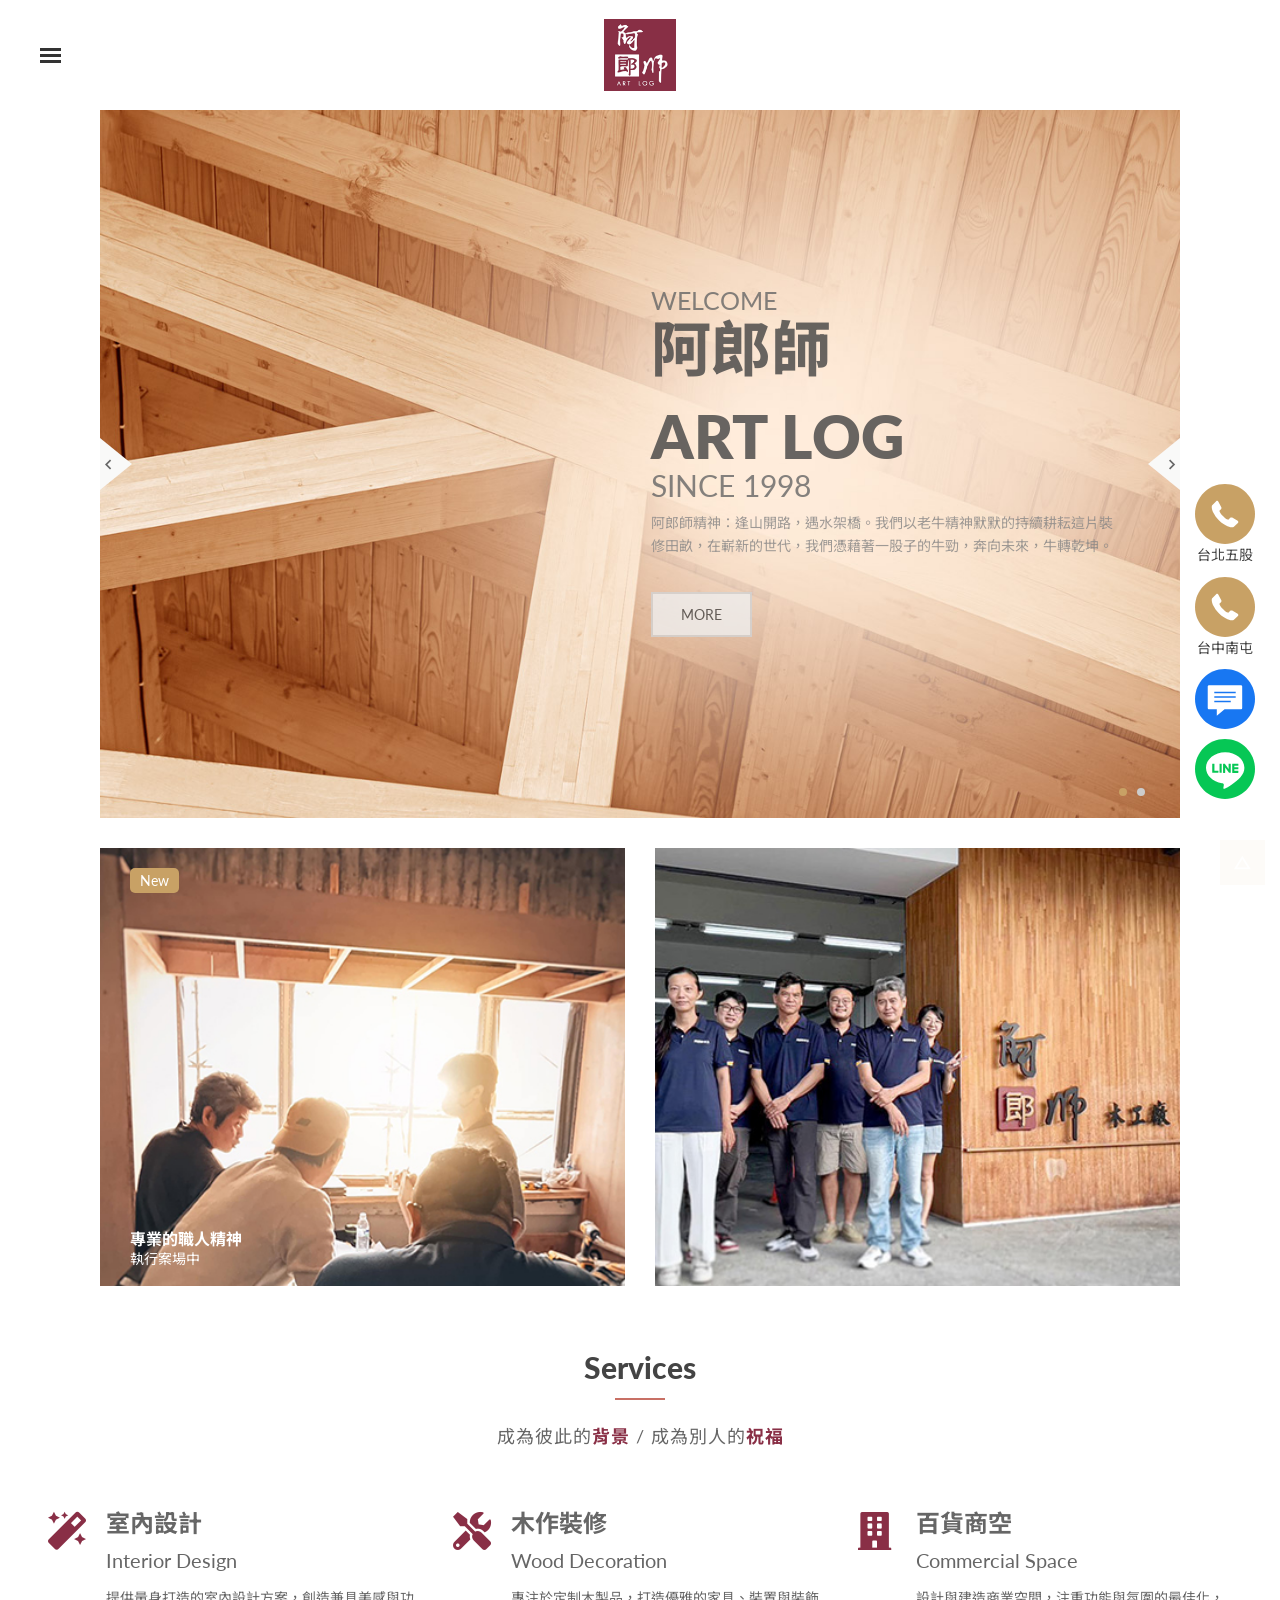
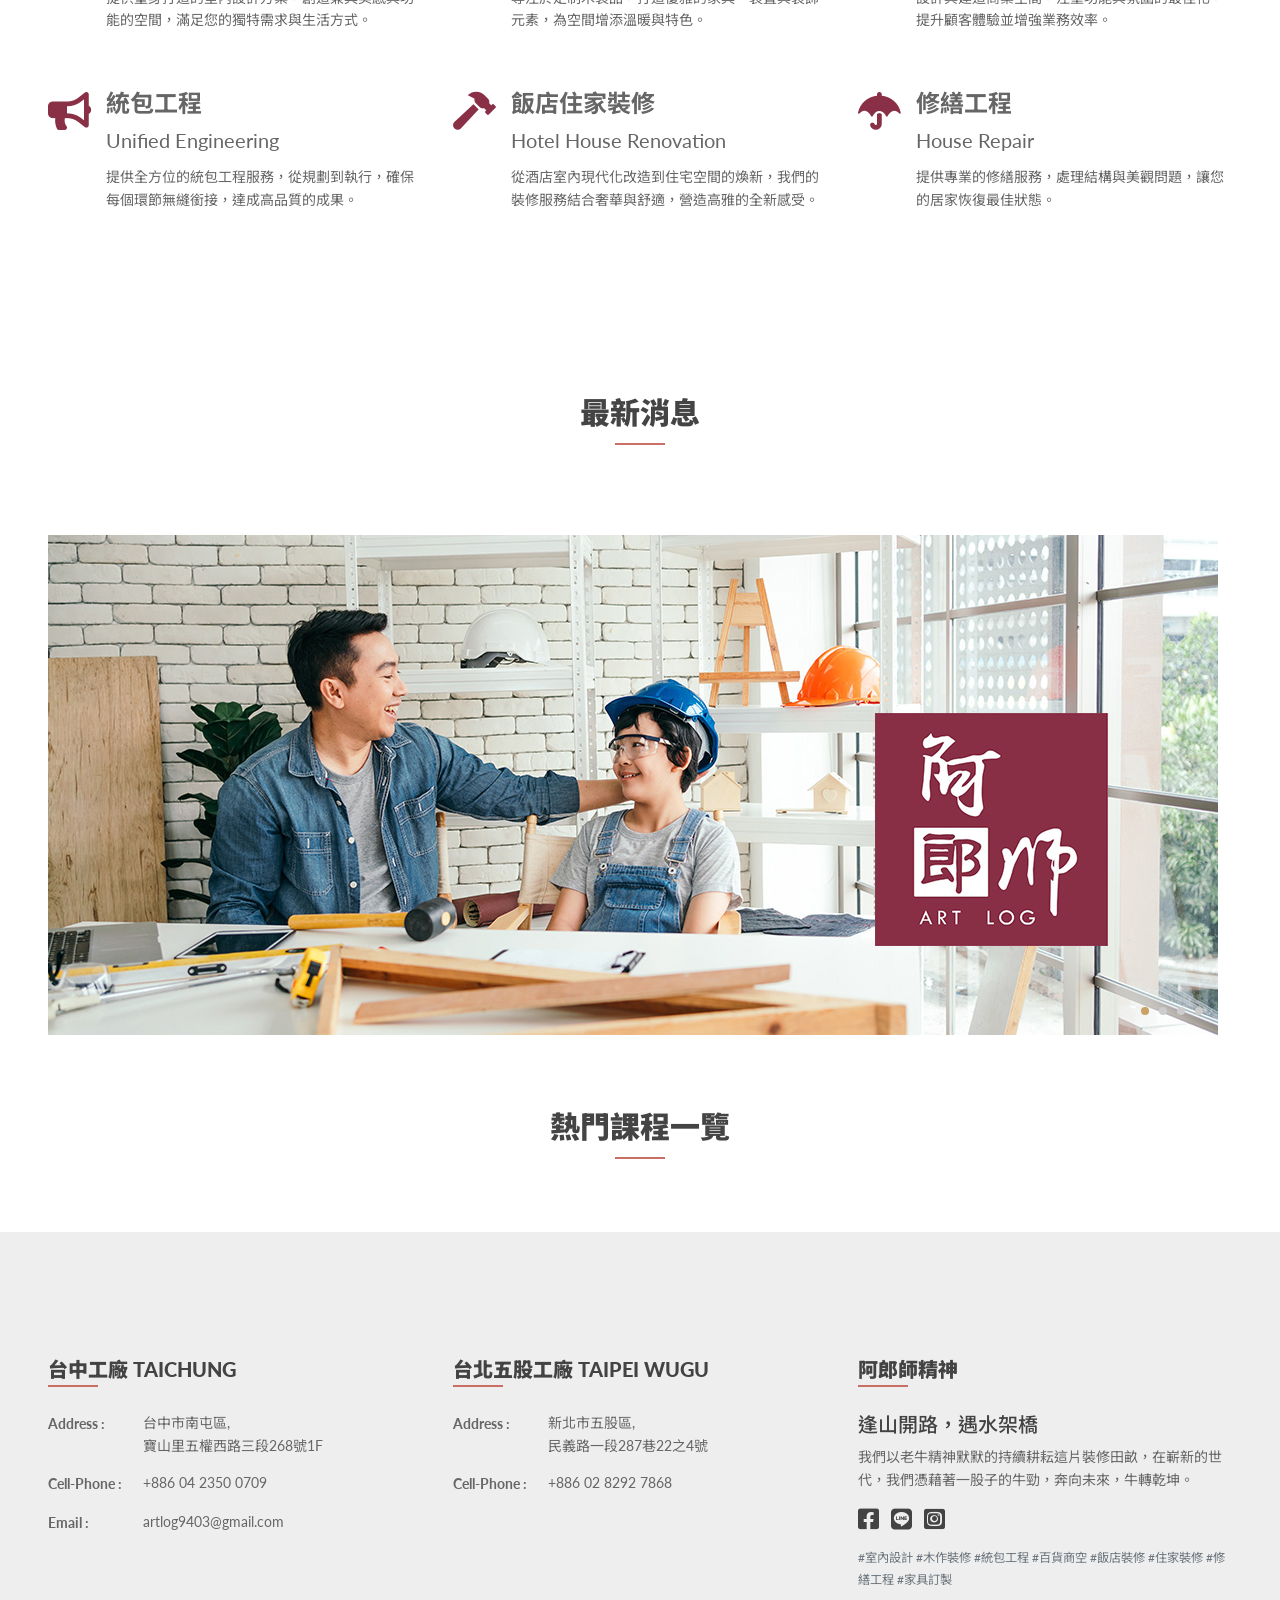
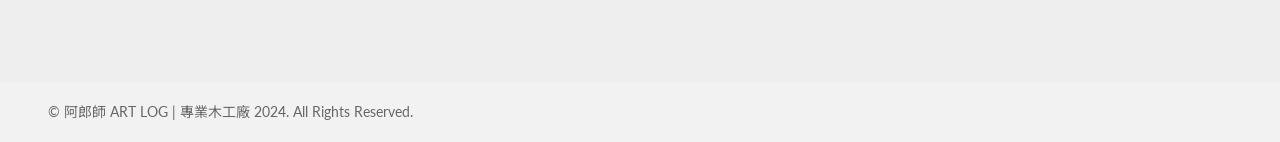
==== commit daa2202d: "Updates" ====
--- a/index.html
+++ b/index.html
@@ -1,4 +1,4 @@
-<!DOCTYPE html><html> <head><meta charset="utf-8"><meta http-equiv="x-ua-compatible" content="ie=edge"><title>首頁 &gt; 阿郎師 ART LOG | 專業木工廠│室內設計│木作裝修│統包工程│百貨商空│飯店裝修│住家裝修│修繕工程│家具訂製</title><meta name="description" content="逢山開路，遇水架橋。我們以老牛精神默默的持續耕耘這片裝修田畝，在嶄新的世代，我們憑藉著一股子的牛勁，奔向未來，牛轉乾坤。"><!-- 關鍵字 --><meta name="keywords" content="室內設計,木作裝修,統包工程,百貨商空,飯店住家裝修,修繕工程,家具訂製"><meta name="viewport" content="width=device-width, initial-scale=1"><link rel="shortcut icon" type="image/x-icon" href="img/favicon.ico"><link rel="apple-touch-icon" sizes="180x180" href="img/apple-touch-icon.png"><link rel="icon" type="image/png" sizes="32x32" href="img/favicon-32x32.png"><link rel="icon" type="image/png" sizes="16x16" href="img/favicon-16x16.png"><!-- Place favicon.ico in the root directory --><!-- Google Font --><link href="https://fonts.googleapis.com/css?family=Lato:400,700,900" rel="stylesheet" type="text/css"><link href="https://fonts.googleapis.com/css?family=Bree+Serif" rel="stylesheet" type="text/css"><link href="https://fonts.googleapis.com/css2?family=Noto+Sans+TC:wght@100..900&family=Oswald:wght@200..700&display=swap" rel="stylesheet"><!-- all css here --><!-- bootstrap v3.3.6 css --><link rel="stylesheet" href="css/bootstrap.min.css"><!-- animate css --><link rel="stylesheet" href="css/animate.min.css"><!-- jquery-ui.min css --><link rel="stylesheet" href="css/jquery-ui.min.css"><!-- meanmenu css --><link rel="stylesheet" href="css/meanmenu.min.css"><!-- nivo-slider css --><link rel="stylesheet" href="lib/css/nivo-slider.css"><link rel="stylesheet" href="lib/css/preview.css"><!-- slick css --><link rel="stylesheet" href="css/slick.min.css"><!-- lightbox css --><link rel="stylesheet" href="css/lightbox.min.css"><!-- material-design-iconic-font css --><link rel="stylesheet" href="css/material-design-iconic-font.css"><!-- All common css of theme --><link rel="stylesheet" href="css/default.css"><!-- style css --><link rel="stylesheet" href="css/style.min.css"><!-- shortcode css --><link rel="stylesheet" href="css/shortcode.css"><!-- responsive css --><link rel="stylesheet" href="css/responsive.css"><link rel="stylesheet" href="https://cdnjs.cloudflare.com/ajax/libs/font-awesome/5.15.4/css/all.min.css"><!-- modernizr css --><script src="js/vendor/modernizr-3.11.2.min.js"></script><link rel="stylesheet" href="/_astro/about.C-ron4ns.css"></head> <body class="antialiased text-default bg-page tracking-tight"> <div class="wrapper"> <header id="sticky-menu" class="header"> <div class="header-area"> <div class="container-fluid"> <div class="row"> <div class="col-md-4 offset-md-4 col-12"> <div class="logo text-md-center"> <a href="index.html"><img src=" img/logo/logo.png " alt=""></a> </div> </div> </div> </div> </div> <div class="menu-toggle hamburger hamburger--emphatic d-none d-md-block"> <div class="hamburger-box"> <div class="hamburger-inner"></div> </div> </div> <div class="main-menu  d-none d-md-block"> <nav> <ul> <li><a href="./">首頁</a></li> <li><a href="./news">工業知識庫</a></li> <li><a href="./about">加工ODM/OEM</a></li> <li><a href="./course">服務項目</a></li> <li><a href="./contact">聯絡我們</a></li> </ul> </nav> </div> </header> <div class="mobile-menu-area"> <div class="container-fluid"> <div class="row"> <div class="col-xs-12 d-block d-md-none"> <div class="mobile-menu"> <nav id="dropdown"> <ul> <li><a href="./">首頁</a></li> <li><a href="./news">工業知識庫</a></li> <li><a href="./about">加工ODM/OEM</a></li> <li><a href="./course">服務項目</a></li> <li><a href="./contact">聯絡我們</a></li> </ul> </nav> </div> </div> </div> </div> </div>   <section class="slider-banner-area clearfix"> <div class="banner-left"> <!-- Slider-banner start --> <div class="slider-banner"> <div class="single-banner banner-1"> <a class="banner-thumb" href="#"><img src="img/banner/1.jpg" alt=""></a> <span class="pro-label new-label">new</span> <div class="banner-brief"> <h2 class="banner-title text-white">專業的職人精神</h2> <p class="mb-0 text-white">執行案場中</p> </div> </div> <div class="single-banner banner-2"> <a class="banner-thumb" href="#"><img src="img/banner/2.jpg" alt=""></a> </div> </div> <!-- Slider-banner end --> </div> <div class="slider-right"> <!-- Slider-area start --> <div class="slider-area"> <div class="bend niceties preview-2"> <div id="ensign-nivoslider" class="slides"> <img src="img/slider/slider-1/1.jpg" alt="" title="#slider-direction-1"> <img src="img/slider/slider-1/3.jpg" alt="" title="#slider-direction-3"> </div> <!-- direction 3 --> <div id="slider-direction-1" class="slider-direction"> <div class="slider-progress"></div> <div class="slider-content t-lfl s-tb slider-1"> <div class="title-container s-tb-c title-compress"> <div class="layer-1"> <div class="wow fadeInUpBig" data-wow-duration="1s" data-wow-delay="0.5s"> <h2 class="slider-title3 text-uppercase mb-0">Welcome </h2> </div> <div class="wow fadeInUpBig" data-wow-duration="1.5s" data-wow-delay="0.5s"> <h2 class="slider-title1 text-uppercase mb-0"> 阿郎師 </h2> <br> <h2 class="slider-title1 text-uppercase mb-0"> art log</h2> </div> <div class="wow fadeInUpBig" data-wow-duration="2s" data-wow-delay="0.5s"> <h3 class="slider-title2 text-uppercase">Since 1998</h3> </div> <div class="wow fadeInUpBig" data-wow-duration="2.5s" data-wow-delay="0.5s"> <p class="slider-pro-brief">阿郎師精神：逢山開路，遇水架橋。我們以老牛精神默默的持續耕耘這片裝修田畝，在嶄新的世代，我們憑藉著一股子的牛勁，奔向未來，牛轉乾坤。</p> </div> <div class="wow fadeInUpBig" data-wow-duration="3s" data-wow-delay="0.5s"> <a href="#" class="button-one style-2 text-uppercase mt-20" data-text="more">More</a> </div> </div> </div> </div> </div> </div> </div> <!-- Slider-area end --> </div> </section>  <section id="services" class="current"> <div class="services-top"> <div class="container bootstrap snippets bootdey"> <div class="row text-center"> <div class="col-sm-12 col-md-12 col-md-12"> <div class="section-title text-center"> <h2 class="title-border">Services</h2> </div> <p style="font-size: 18px; letter-spacing: 1px;">成為彼此的<span class="highlight">背景</span> / 成為別人的<span class="highlight">祝福</span></p> </div> </div> <div class="row"> <div class="col-md-offset-1 col-sm-12 col-md-12 col-md-10"> <div class="services-list"> <div class="row"> <div class="col-sm-6 col-md-4 col-md-4"> <div class="service-block" style="visibility: visible;"> <div class="ico fa fa-magic highlight"></div> <div class="text-block"> <div class="name">室內設計</div> <div class="info">Interior Design</div> <div class="text">提供量身打造的室內設計方案，創造兼具美感與功能的空間，滿足您的獨特需求與生活方式。</div> </div> </div> </div> <div class="col-sm-6 col-md-4 col-md-4"> <div class="service-block" style="visibility: visible;"> <div class="ico fas fa-tools highlight"></div> <div class="text-block"> <div class="name">木作裝修</div> <div class="info">Wood Decoration</div> <div class="text">專注於定制木製品，打造優雅的家具、裝置與裝飾元素，為空間增添溫暖與特色。</div> </div> </div> </div> <div class="col-sm-6 col-md-4 col-md-4"> <div class="service-block" style="visibility: visible;"> <div class="ico fas fa-building highlight"></div> <div class="text-block"> <div class="name">百貨商空</div> <div class="info">Commercial Space</div> <div class="text">設計與建造商業空間，注重功能與氛圍的最佳化，提升顧客體驗並增強業務效率。</div> </div> </div> </div> <div class="col-sm-6 col-md-4 col-md-4"> <div class="service-block" style="visibility: visible;"> <div class="ico fa fa-bullhorn highlight"></div> <div class="text-block"> <div class="name">統包工程</div> <div class="info">Unified Engineering</div> <div class="text">提供全方位的統包工程服務，從規劃到執行，確保每個環節無縫銜接，達成高品質的成果。</div> </div> </div> </div> <div class="col-sm-6 col-md-4 col-md-4"> <div class="service-block" style="visibility: visible;"> <div class="ico fas fa-hammer highlight"></div> <div class="text-block"> <div class="name">飯店住家裝修</div> <div class="info">Hotel House Renovation</div> <div class="text">從酒店室內現代化改造到住宅空間的煥新，我們的裝修服務結合奢華與舒適，營造高雅的全新感受。</div> </div> </div> </div> <div class="col-sm-6 col-md-4 col-md-4"> <div class="service-block" style="visibility: visible;"> <div class="ico fa fa-umbrella highlight"></div> <div class="text-block"> <div class="name">修繕工程</div> <div class="info">House Repair</div> <div class="text">提供專業的修繕服務，處理結構與美觀問題，讓您的居家恢復最佳狀態。</div> </div> </div> </div> </div> </div> </div> </div> </div> </div> </section> <div class="product-area pt-80 pb-35"> <div class="container"> <div class="row"> <div class="col-lg-12"> <div class="section-title text-center"> <h2 class="title-border">最新消息</h2> </div> <div class="product-slider style-1 arrow-left-right"> <!-- Single-product start -->  <!-- Single-product end --> </div> </div> </div> </div> </div>   <div class="discount-product-area"> <div class="container"> <div class="row"> <div class="discount-product-slider dots-bottom-right"> <!-- single-discount-product start --> <div class="col-lg-12"> <div class="discount-product"> <img src="img/discount/1.jpg" alt=""> <div class="discount-img-brief"></div> </div> </div> <!-- single-discount-product end --> <!-- single-discount-product start --> <div class="col-lg-12"> <div class="discount-product"> <img src="img/discount/2.jpg" alt=""> <div class="discount-img-brief"> <div class="onsale"> <span class="onsale-text">On Sale</span> <span class="onsale-price">$ 80.00</span> </div> <div class="discount-info"> <h1 class="text-dark-red d-none d-md-block">Discount 50%</h1> <p class="d-none d-md-block">Lorem ipsum dolor sit amet, consectetur adipiscing elit, sed does eiusmodes tempor incididunt ut labore et dolore magna aliqua. Ut enim ad minim venim, quis nostrud exercitation ullamco laboris.</p> <a href="#" class="button-one font-16px style-3 text-uppercase mt-md-5" data-text="Buy now">Buy now</a> </div> </div> </div> </div> <!-- single-discount-product end --> <!-- single-discount-product start --> <div class="col-lg-12"> <div class="discount-product"> <img src="img/discount/3.jpg" alt=""> <div class="discount-img-brief"> <div class="onsale"> <span class="onsale-text">On Sale</span> <span class="onsale-price">$ 80.00</span> </div> <div class="discount-info"> <h1 class="text-dark-red d-none d-md-block">Discount 50%</h1> <p class="d-none d-md-block">Lorem ipsum dolor sit amet, consectetur adipiscing elit, sed does eiusmodes tempor incididunt ut labore et dolore magna aliqua. Ut enim ad minim venim, quis nostrud exercitation ullamco laboris.</p> <a href="#" class="button-one font-16px style-3 text-uppercase mt-md-5" data-text="Buy now">Buy now</a> </div> </div> </div> </div> <!-- single-discount-product end --> <!-- single-discount-product start --> <div class="col-lg-12"> <div class="discount-product"> <img src="img/discount/4.jpg" alt=""> <div class="discount-img-brief"> <div class="onsale"> <span class="onsale-text">On Sale</span> <span class="onsale-price">$ 80.00</span> </div> <div class="discount-info"> <h1 class="text-dark-red d-none d-md-block">Discount 50%</h1> <p class="d-none d-md-block">Lorem ipsum dolor sit amet, consectetur adipiscing elit, sed does eiusmodes tempor incididunt ut labore et dolore magna aliqua. Ut enim ad minim venim, quis nostrud exercitation ullamco laboris.</p> <a href="#" class="button-one font-16px style-3 text-uppercase mt-md-5" data-text="Buy now">Buy now</a> </div> </div> </div> </div> <!-- single-discount-product end --> </div> </div> </div> </div>   <div class="purchase-online-area pt-80 mb-5"> <div class="container"> <div class="row"> <div class="col-lg-12"> <div class="section-title text-center"> <h2 class="title-border">熱門課程一覽</h2> </div> </div> </div> <div class="row"> <div class="col-lg-12 text-center"> <!-- Nav tabs --> </div> <div class="col-lg-12"> <!-- Tab panes --> <div class="tab-content"> <div class="tab-pane active" id="new-arrivals"> <div class="row"> <!-- Single-product start -->  <!-- Single-product end --> </div> </div> <div class="tab-pane" id="best-seller"> <div class="row"> <!-- Single-product start --> <div class="single-product col-xl-3 col-lg-4 col-md-6"> <div class="product-img"> <span class="pro-label new-label">new</span> <a href="single-product.html"><img src="img/product/1.jpg" alt=""></a> </div> <div class="product-info clearfix"> <div class="fix"> <h4 class="post-title floatleft"><a href="#">課程名稱</a></h4> </div> <div class="fix"> <span class="pro-price floatleft">$ 4,800</span> </div> </div> </div> <!-- Single-product end --> <!-- Single-product start --> <div class="single-product col-xl-3 col-lg-4 col-md-6"> <div class="product-img"> <span class="pro-label sale-label">Sale</span> <a href="single-product.html"><img src="img/product/9.jpg" alt=""></a> <div class="product-action clearfix"> <a href="wishlist.html" data-bs-toggle="tooltip" data-placement="top" title="Wishlist"><i class="zmdi zmdi-favorite-outline"></i></a> <a href="#" data-bs-toggle="modal" data-bs-target="#productModal" title="Quick View"><i class="zmdi zmdi-zoom-in"></i></a> <a href="#" data-bs-toggle="tooltip" data-placement="top" title="Compare"><i class="zmdi zmdi-refresh"></i></a> <a href="cart.html" data-bs-toggle="tooltip" data-placement="top" title="Add To Cart"><i class="zmdi zmdi-shopping-cart-plus"></i></a> </div> </div> <div class="product-info clearfix"> <div class="fix"> <h4 class="post-title floatleft"><a href="#">dummy Product name</a></h4> <p class="floatright hidden-sm">Furniture</p> </div> <div class="fix"> <span class="pro-price floatleft">$ 36.20</span> <span class="pro-rating floatright"> <a href="#"><i class="zmdi zmdi-star"></i></a> <a href="#"><i class="zmdi zmdi-star"></i></a> <a href="#"><i class="zmdi zmdi-star"></i></a> <a href="#"><i class="zmdi zmdi-star-half"></i></a> <a href="#"><i class="zmdi zmdi-star-half"></i></a> </span> </div> </div> </div> <!-- Single-product end --> <!-- Single-product start --> <div class="single-product col-xl-3 col-lg-4 col-md-6"> <div class="product-img"> <a href="single-product.html"><img src="img/product/8.jpg" alt=""></a> <div class="product-action clearfix"> <a href="wishlist.html" data-bs-toggle="tooltip" data-placement="top" title="Wishlist"><i class="zmdi zmdi-favorite-outline"></i></a> <a href="#" data-bs-toggle="modal" data-bs-target="#productModal" title="Quick View"><i class="zmdi zmdi-zoom-in"></i></a> <a href="#" data-bs-toggle="tooltip" data-placement="top" title="Compare"><i class="zmdi zmdi-refresh"></i></a> <a href="cart.html" data-bs-toggle="tooltip" data-placement="top" title="Add To Cart"><i class="zmdi zmdi-shopping-cart-plus"></i></a> </div> </div> <div class="product-info clearfix"> <div class="fix"> <h4 class="post-title floatleft"><a href="#">dummy Product name</a></h4> <p class="floatright hidden-sm">Furniture</p> </div> <div class="fix"> <span class="pro-price floatleft">$ 66.20</span> <span class="pro-rating floatright"> <a href="#"><i class="zmdi zmdi-star"></i></a> <a href="#"><i class="zmdi zmdi-star"></i></a> <a href="#"><i class="zmdi zmdi-star"></i></a> <a href="#"><i class="zmdi zmdi-star-half"></i></a> <a href="#"><i class="zmdi zmdi-star-half"></i></a> </span> </div> </div> </div> <!-- Single-product end --> <!-- Single-product start --> <div class="single-product col-xl-3 col-lg-4 col-md-6"> <div class="product-img"> <a href="single-product.html"><img src="img/product/6.jpg" alt=""></a> <div class="product-action clearfix"> <a href="wishlist.html" data-bs-toggle="tooltip" data-placement="top" title="Wishlist"><i class="zmdi zmdi-favorite-outline"></i></a> <a href="#" data-bs-toggle="modal" data-bs-target="#productModal" title="Quick View"><i class="zmdi zmdi-zoom-in"></i></a> <a href="#" data-bs-toggle="tooltip" data-placement="top" title="Compare"><i class="zmdi zmdi-refresh"></i></a> <a href="cart.html" data-bs-toggle="tooltip" data-placement="top" title="Add To Cart"><i class="zmdi zmdi-shopping-cart-plus"></i></a> </div> </div> <div class="product-info clearfix"> <div class="fix"> <h4 class="post-title floatleft"><a href="#">dummy Product name</a></h4> <p class="floatright hidden-sm">Furniture</p> </div> <div class="fix"> <span class="pro-price floatleft">$ 57.20</span> <span class="pro-rating floatright"> <a href="#"><i class="zmdi zmdi-star"></i></a> <a href="#"><i class="zmdi zmdi-star"></i></a> <a href="#"><i class="zmdi zmdi-star"></i></a> <a href="#"><i class="zmdi zmdi-star-half"></i></a> <a href="#"><i class="zmdi zmdi-star-half"></i></a> </span> </div> </div> </div> <!-- Single-product end --> <!-- Single-product start --> <div class="single-product col-xl-3 col-lg-4 col-md-6"> <div class="product-img"> <span class="pro-label new-label">new</span> <a href="single-product.html"><img src="img/product/4.jpg" alt=""></a> </div> <div class="product-info clearfix"> <div class="fix"> <h4 class="post-title floatleft"><a href="#">課程名稱</a></h4> </div> <div class="fix"> <span class="pro-price floatleft">$ 4,800</span> </div> </div> </div> <!-- Single-product end --> <!-- Single-product start --> <div class="single-product col-xl-3 col-lg-4 col-md-6"> <div class="product-img"> <span class="pro-label sale-label">Sale</span> <a href="single-product.html"><img src="img/product/3.jpg" alt=""></a> <div class="product-action clearfix"> <a href="wishlist.html" data-bs-toggle="tooltip" data-placement="top" title="Wishlist"><i class="zmdi zmdi-favorite-outline"></i></a> <a href="#" data-bs-toggle="modal" data-bs-target="#productModal" title="Quick View"><i class="zmdi zmdi-zoom-in"></i></a> <a href="#" data-bs-toggle="tooltip" data-placement="top" title="Compare"><i class="zmdi zmdi-refresh"></i></a> <a href="cart.html" data-bs-toggle="tooltip" data-placement="top" title="Add To Cart"><i class="zmdi zmdi-shopping-cart-plus"></i></a> </div> </div> <div class="product-info clearfix"> <div class="fix"> <h4 class="post-title floatleft"><a href="#">dummy Product name</a></h4> <p class="floatright hidden-sm">Furniture</p> </div> <div class="fix"> <span class="pro-price floatleft">$ 65.20</span> <span class="pro-rating floatright"> <a href="#"><i class="zmdi zmdi-star"></i></a> <a href="#"><i class="zmdi zmdi-star"></i></a> <a href="#"><i class="zmdi zmdi-star"></i></a> <a href="#"><i class="zmdi zmdi-star-half"></i></a> <a href="#"><i class="zmdi zmdi-star-half"></i></a> </span> </div> </div> </div> <!-- Single-product end --> <!-- Single-product start --> <div class="single-product col-xl-3 col-lg-4 col-md-6"> <div class="product-img"> <a href="single-product.html"><img src="img/product/7.jpg" alt=""></a> <div class="product-action clearfix"> <a href="wishlist.html" data-bs-toggle="tooltip" data-placement="top" title="Wishlist"><i class="zmdi zmdi-favorite-outline"></i></a> <a href="#" data-bs-toggle="modal" data-bs-target="#productModal" title="Quick View"><i class="zmdi zmdi-zoom-in"></i></a> <a href="#" data-bs-toggle="tooltip" data-placement="top" title="Compare"><i class="zmdi zmdi-refresh"></i></a> <a href="cart.html" data-bs-toggle="tooltip" data-placement="top" title="Add To Cart"><i class="zmdi zmdi-shopping-cart-plus"></i></a> </div> </div> <div class="product-info clearfix"> <div class="fix"> <h4 class="post-title floatleft"><a href="#">dummy Product name</a></h4> <p class="floatright hidden-sm">Furniture</p> </div> <div class="fix"> <span class="pro-price floatleft">$ 60.20</span> <span class="pro-rating floatright"> <a href="#"><i class="zmdi zmdi-star"></i></a> <a href="#"><i class="zmdi zmdi-star"></i></a> <a href="#"><i class="zmdi zmdi-star"></i></a> <a href="#"><i class="zmdi zmdi-star-half"></i></a> <a href="#"><i class="zmdi zmdi-star-half"></i></a> </span> </div> </div> </div> <!-- Single-product end --> <!-- Single-product start --> <div class="single-product col-xl-3 col-lg-4 col-md-6"> <div class="product-img"> <a href="single-product.html"><img src="img/product/5.jpg" alt=""></a> <div class="product-action clearfix"> <a href="wishlist.html" data-bs-toggle="tooltip" data-placement="top" title="Wishlist"><i class="zmdi zmdi-favorite-outline"></i></a> <a href="#" data-bs-toggle="modal" data-bs-target="#productModal" title="Quick View"><i class="zmdi zmdi-zoom-in"></i></a> <a href="#" data-bs-toggle="tooltip" data-placement="top" title="Compare"><i class="zmdi zmdi-refresh"></i></a> <a href="cart.html" data-bs-toggle="tooltip" data-placement="top" title="Add To Cart"><i class="zmdi zmdi-shopping-cart-plus"></i></a> </div> </div> <div class="product-info clearfix"> <div class="fix"> <h4 class="post-title floatleft"><a href="#">dummy Product name</a></h4> <p class="floatright hidden-sm">Furniture</p> </div> <div class="fix"> <span class="pro-price floatleft">$ 66.20</span> <span class="pro-rating floatright"> <a href="#"><i class="zmdi zmdi-star"></i></a> <a href="#"><i class="zmdi zmdi-star"></i></a> <a href="#"><i class="zmdi zmdi-star"></i></a> <a href="#"><i class="zmdi zmdi-star-half"></i></a> <a href="#"><i class="zmdi zmdi-star-half"></i></a> </span> </div> </div> </div> <!-- Single-product end --> </div> </div> <div class="tab-pane" id="most-view"> <div class="row"> <!-- Single-product start --> <div class="single-product col-xl-3 col-lg-4 col-md-6"> <div class="product-img"> <span class="pro-label new-label">new</span> <a href="single-product.html"><img src="img/product/1.jpg" alt=""></a> <div class="product-action clearfix"> <a href="wishlist.html" data-bs-toggle="tooltip" data-placement="top" title="Wishlist"><i class="zmdi zmdi-favorite-outline"></i></a> <a href="#" data-bs-toggle="modal" data-bs-target="#productModal" title="Quick View"><i class="zmdi zmdi-zoom-in"></i></a> <a href="#" data-bs-toggle="tooltip" data-placement="top" title="Compare"><i class="zmdi zmdi-refresh"></i></a> <a href="cart.html" data-bs-toggle="tooltip" data-placement="top" title="Add To Cart"><i class="zmdi zmdi-shopping-cart-plus"></i></a> </div> </div> <div class="product-info clearfix"> <div class="fix"> <h4 class="post-title floatleft"><a href="#">dummy Product name</a></h4> <p class="floatright hidden-sm">Furniture</p> </div> <div class="fix"> <span class="pro-price floatleft">$ 56.20</span> <span class="pro-rating floatright"> <a href="#"><i class="zmdi zmdi-star"></i></a> <a href="#"><i class="zmdi zmdi-star"></i></a> <a href="#"><i class="zmdi zmdi-star"></i></a> <a href="#"><i class="zmdi zmdi-star-half"></i></a> <a href="#"><i class="zmdi zmdi-star-half"></i></a> </span> </div> </div> </div> <!-- Single-product end --> <!-- Single-product start --> <div class="single-product col-xl-3 col-lg-4 col-md-6"> <div class="product-img"> <span class="pro-label sale-label">Sale</span> <a href="single-product.html"><img src="img/product/3.jpg" alt=""></a> <div class="product-action clearfix"> <a href="wishlist.html" data-bs-toggle="tooltip" data-placement="top" title="Wishlist"><i class="zmdi zmdi-favorite-outline"></i></a> <a href="#" data-bs-toggle="modal" data-bs-target="#productModal" title="Quick View"><i class="zmdi zmdi-zoom-in"></i></a> <a href="#" data-bs-toggle="tooltip" data-placement="top" title="Compare"><i class="zmdi zmdi-refresh"></i></a> <a href="cart.html" data-bs-toggle="tooltip" data-placement="top" title="Add To Cart"><i class="zmdi zmdi-shopping-cart-plus"></i></a> </div> </div> <div class="product-info clearfix"> <div class="fix"> <h4 class="post-title floatleft"><a href="#">dummy Product name</a></h4> <p class="floatright hidden-sm">Furniture</p> </div> <div class="fix"> <span class="pro-price floatleft">$ 36.20</span> <span class="pro-rating floatright"> <a href="#"><i class="zmdi zmdi-star"></i></a> <a href="#"><i class="zmdi zmdi-star"></i></a> <a href="#"><i class="zmdi zmdi-star"></i></a> <a href="#"><i class="zmdi zmdi-star-half"></i></a> <a href="#"><i class="zmdi zmdi-star-half"></i></a> </span> </div> </div> </div> <!-- Single-product end --> <!-- Single-product start --> <div class="single-product col-xl-3 col-lg-4 col-md-6"> <div class="product-img"> <a href="single-product.html"><img src="img/product/5.jpg" alt=""></a> <div class="product-action clearfix"> <a href="wishlist.html" data-bs-toggle="tooltip" data-placement="top" title="Wishlist"><i class="zmdi zmdi-favorite-outline"></i></a> <a href="#" data-bs-toggle="modal" data-bs-target="#productModal" title="Quick View"><i class="zmdi zmdi-zoom-in"></i></a> <a href="#" data-bs-toggle="tooltip" data-placement="top" title="Compare"><i class="zmdi zmdi-refresh"></i></a> <a href="cart.html" data-bs-toggle="tooltip" data-placement="top" title="Add To Cart"><i class="zmdi zmdi-shopping-cart-plus"></i></a> </div> </div> <div class="product-info clearfix"> <div class="fix"> <h4 class="post-title floatleft"><a href="#">dummy Product name</a></h4> <p class="floatright hidden-sm">Furniture</p> </div> <div class="fix"> <span class="pro-price floatleft">$ 66.20</span> <span class="pro-rating floatright"> <a href="#"><i class="zmdi zmdi-star"></i></a> <a href="#"><i class="zmdi zmdi-star"></i></a> <a href="#"><i class="zmdi zmdi-star"></i></a> <a href="#"><i class="zmdi zmdi-star-half"></i></a> <a href="#"><i class="zmdi zmdi-star-half"></i></a> </span> </div> </div> </div> <!-- Single-product end --> <!-- Single-product start --> <div class="single-product col-xl-3 col-lg-4 col-md-6"> <div class="product-img"> <a href="single-product.html"><img src="img/product/9.jpg" alt=""></a> <div class="product-action clearfix"> <a href="wishlist.html" data-bs-toggle="tooltip" data-placement="top" title="Wishlist"><i class="zmdi zmdi-favorite-outline"></i></a> <a href="#" data-bs-toggle="modal" data-bs-target="#productModal" title="Quick View"><i class="zmdi zmdi-zoom-in"></i></a> <a href="#" data-bs-toggle="tooltip" data-placement="top" title="Compare"><i class="zmdi zmdi-refresh"></i></a> <a href="cart.html" data-bs-toggle="tooltip" data-placement="top" title="Add To Cart"><i class="zmdi zmdi-shopping-cart-plus"></i></a> </div> </div> <div class="product-info clearfix"> <div class="fix"> <h4 class="post-title floatleft"><a href="#">dummy Product name</a></h4> <p class="floatright hidden-sm">Furniture</p> </div> <div class="fix"> <span class="pro-price floatleft">$ 57.20</span> <span class="pro-rating floatright"> <a href="#"><i class="zmdi zmdi-star"></i></a> <a href="#"><i class="zmdi zmdi-star"></i></a> <a href="#"><i class="zmdi zmdi-star"></i></a> <a href="#"><i class="zmdi zmdi-star-half"></i></a> <a href="#"><i class="zmdi zmdi-star-half"></i></a> </span> </div> </div> </div> <!-- Single-product end --> <!-- Single-product start --> <div class="single-product col-xl-3 col-lg-4 col-md-6"> <div class="product-img"> <span class="pro-label new-label">new</span> <a href="single-product.html"><img src="img/product/7.jpg" alt=""></a> <div class="product-action clearfix"> <a href="wishlist.html" data-bs-toggle="tooltip" data-placement="top" title="Wishlist"><i class="zmdi zmdi-favorite-outline"></i></a> <a href="#" data-bs-toggle="modal" data-bs-target="#productModal" title="Quick View"><i class="zmdi zmdi-zoom-in"></i></a> <a href="#" data-bs-toggle="tooltip" data-placement="top" title="Compare"><i class="zmdi zmdi-refresh"></i></a> <a href="cart.html" data-bs-toggle="tooltip" data-placement="top" title="Add To Cart"><i class="zmdi zmdi-shopping-cart-plus"></i></a> </div> </div> <div class="product-info clearfix"> <div class="fix"> <h4 class="post-title floatleft"><a href="#">dummy Product name</a></h4> <p class="floatright hidden-sm">Furniture</p> </div> <div class="fix"> <span class="pro-price floatleft">$ 55.20</span> <span class="pro-rating floatright"> <a href="#"><i class="zmdi zmdi-star"></i></a> <a href="#"><i class="zmdi zmdi-star"></i></a> <a href="#"><i class="zmdi zmdi-star"></i></a> <a href="#"><i class="zmdi zmdi-star-half"></i></a> <a href="#"><i class="zmdi zmdi-star-half"></i></a> </span> </div> </div> </div> <!-- Single-product end --> <!-- Single-product start --> <div class="single-product col-xl-3 col-lg-4 col-md-6"> <div class="product-img"> <span class="pro-label sale-label">Sale</span> <a href="single-product.html"><img src="img/product/5.jpg" alt=""></a> <div class="product-action clearfix"> <a href="wishlist.html" data-bs-toggle="tooltip" data-placement="top" title="Wishlist"><i class="zmdi zmdi-favorite-outline"></i></a> <a href="#" data-bs-toggle="modal" data-bs-target="#productModal" title="Quick View"><i class="zmdi zmdi-zoom-in"></i></a> <a href="#" data-bs-toggle="tooltip" data-placement="top" title="Compare"><i class="zmdi zmdi-refresh"></i></a> <a href="cart.html" data-bs-toggle="tooltip" data-placement="top" title="Add To Cart"><i class="zmdi zmdi-shopping-cart-plus"></i></a> </div> </div> <div class="product-info clearfix"> <div class="fix"> <h4 class="post-title floatleft"><a href="#">dummy Product name</a></h4> <p class="floatright hidden-sm">Furniture</p> </div> <div class="fix"> <span class="pro-price floatleft">$ 65.20</span> <span class="pro-rating floatright"> <a href="#"><i class="zmdi zmdi-star"></i></a> <a href="#"><i class="zmdi zmdi-star"></i></a> <a href="#"><i class="zmdi zmdi-star"></i></a> <a href="#"><i class="zmdi zmdi-star-half"></i></a> <a href="#"><i class="zmdi zmdi-star-half"></i></a> </span> </div> </div> </div> <!-- Single-product end --> <!-- Single-product start --> <div class="single-product col-xl-3 col-lg-4 col-md-6"> <div class="product-img"> <a href="single-product.html"><img src="img/product/7.jpg" alt=""></a> <div class="product-action clearfix"> <a href="wishlist.html" data-bs-toggle="tooltip" data-placement="top" title="Wishlist"><i class="zmdi zmdi-favorite-outline"></i></a> <a href="#" data-bs-toggle="modal" data-bs-target="#productModal" title="Quick View"><i class="zmdi zmdi-zoom-in"></i></a> <a href="#" data-bs-toggle="tooltip" data-placement="top" title="Compare"><i class="zmdi zmdi-refresh"></i></a> <a href="cart.html" data-bs-toggle="tooltip" data-placement="top" title="Add To Cart"><i class="zmdi zmdi-shopping-cart-plus"></i></a> </div> </div> <div class="product-info clearfix"> <div class="fix"> <h4 class="post-title floatleft"><a href="#">dummy Product name</a></h4> <p class="floatright hidden-sm">Furniture</p> </div> <div class="fix"> <span class="pro-price floatleft">$ 60.20</span> <span class="pro-rating floatright"> <a href="#"><i class="zmdi zmdi-star"></i></a> <a href="#"><i class="zmdi zmdi-star"></i></a> <a href="#"><i class="zmdi zmdi-star"></i></a> <a href="#"><i class="zmdi zmdi-star-half"></i></a> <a href="#"><i class="zmdi zmdi-star-half"></i></a> </span> </div> </div> </div> <!-- Single-product end --> <!-- Single-product start --> <div class="single-product col-xl-3 col-lg-4 col-md-6"> <div class="product-img"> <a href="single-product.html"><img src="img/product/8.jpg" alt=""></a> <div class="product-action clearfix"> <a href="wishlist.html" data-bs-toggle="tooltip" data-placement="top" title="Wishlist"><i class="zmdi zmdi-favorite-outline"></i></a> <a href="#" data-bs-toggle="modal" data-bs-target="#productModal" title="Quick View"><i class="zmdi zmdi-zoom-in"></i></a> <a href="#" data-bs-toggle="tooltip" data-placement="top" title="Compare"><i class="zmdi zmdi-refresh"></i></a> <a href="cart.html" data-bs-toggle="tooltip" data-placement="top" title="Add To Cart"><i class="zmdi zmdi-shopping-cart-plus"></i></a> </div> </div> <div class="product-info clearfix"> <div class="fix"> <h4 class="post-title floatleft"><a href="#">dummy Product name</a></h4> <p class="floatright hidden-sm">Furniture</p> </div> <div class="fix"> <span class="pro-price floatleft">$ 66.20</span> <span class="pro-rating floatright"> <a href="#"><i class="zmdi zmdi-star"></i></a> <a href="#"><i class="zmdi zmdi-star"></i></a> <a href="#"><i class="zmdi zmdi-star"></i></a> <a href="#"><i class="zmdi zmdi-star-half"></i></a> <a href="#"><i class="zmdi zmdi-star-half"></i></a> </span> </div> </div> </div> <!-- Single-product end --> </div> </div> <div class="tab-pane" id="discounts"> <div class="row"> <!-- Single-product start --> <div class="single-product col-xl-3 col-lg-4 col-md-6"> <div class="product-img"> <span class="pro-label new-label">new</span> <a href="single-product.html"><img src="img/product/8.jpg" alt=""></a> <div class="product-action clearfix"> <a href="wishlist.html" data-bs-toggle="tooltip" data-placement="top" title="Wishlist"><i class="zmdi zmdi-favorite-outline"></i></a> <a href="#" data-bs-toggle="modal" data-bs-target="#productModal" title="Quick View"><i class="zmdi zmdi-zoom-in"></i></a> <a href="#" data-bs-toggle="tooltip" data-placement="top" title="Compare"><i class="zmdi zmdi-refresh"></i></a> <a href="cart.html" data-bs-toggle="tooltip" data-placement="top" title="Add To Cart"><i class="zmdi zmdi-shopping-cart-plus"></i></a> </div> </div> <div class="product-info clearfix"> <div class="fix"> <h4 class="post-title floatleft"><a href="#">dummy Product name</a></h4> <p class="floatright hidden-sm">Furniture</p> </div> <div class="fix"> <span class="pro-price floatleft">$ 56.20</span> <span class="pro-rating floatright"> <a href="#"><i class="zmdi zmdi-star"></i></a> <a href="#"><i class="zmdi zmdi-star"></i></a> <a href="#"><i class="zmdi zmdi-star"></i></a> <a href="#"><i class="zmdi zmdi-star-half"></i></a> <a href="#"><i class="zmdi zmdi-star-half"></i></a> </span> </div> </div> </div> <!-- Single-product end --> <!-- Single-product start --> <div class="single-product col-xl-3 col-lg-4 col-md-6"> <div class="product-img"> <span class="pro-label sale-label">Sale</span> <a href="single-product.html"><img src="img/product/9.jpg" alt=""></a> <div class="product-action clearfix"> <a href="wishlist.html" data-bs-toggle="tooltip" data-placement="top" title="Wishlist"><i class="zmdi zmdi-favorite-outline"></i></a> <a href="#" data-bs-toggle="modal" data-bs-target="#productModal" title="Quick View"><i class="zmdi zmdi-zoom-in"></i></a> <a href="#" data-bs-toggle="tooltip" data-placement="top" title="Compare"><i class="zmdi zmdi-refresh"></i></a> <a href="cart.html" data-bs-toggle="tooltip" data-placement="top" title="Add To Cart"><i class="zmdi zmdi-shopping-cart-plus"></i></a> </div> </div> <div class="product-info clearfix"> <div class="fix"> <h4 class="post-title floatleft"><a href="#">dummy Product name</a></h4> <p class="floatright hidden-sm">Furniture</p> </div> <div class="fix"> <span class="pro-price floatleft">$ 36.20</span> <span class="pro-rating floatright"> <a href="#"><i class="zmdi zmdi-star"></i></a> <a href="#"><i class="zmdi zmdi-star"></i></a> <a href="#"><i class="zmdi zmdi-star"></i></a> <a href="#"><i class="zmdi zmdi-star-half"></i></a> <a href="#"><i class="zmdi zmdi-star-half"></i></a> </span> </div> </div> </div> <!-- Single-product end --> <!-- Single-product start --> <div class="single-product col-xl-3 col-lg-4 col-md-6"> <div class="product-img"> <a href="single-product.html"><img src="img/product/7.jpg" alt=""></a> <div class="product-action clearfix"> <a href="wishlist.html" data-bs-toggle="tooltip" data-placement="top" title="Wishlist"><i class="zmdi zmdi-favorite-outline"></i></a> <a href="#" data-bs-toggle="modal" data-bs-target="#productModal" title="Quick View"><i class="zmdi zmdi-zoom-in"></i></a> <a href="#" data-bs-toggle="tooltip" data-placement="top" title="Compare"><i class="zmdi zmdi-refresh"></i></a> <a href="cart.html" data-bs-toggle="tooltip" data-placement="top" title="Add To Cart"><i class="zmdi zmdi-shopping-cart-plus"></i></a> </div> </div> <div class="product-info clearfix"> <div class="fix"> <h4 class="post-title floatleft"><a href="#">dummy Product name</a></h4> <p class="floatright hidden-sm">Furniture</p> </div> <div class="fix"> <span class="pro-price floatleft">$ 66.20</span> <span class="pro-rating floatright"> <a href="#"><i class="zmdi zmdi-star"></i></a> <a href="#"><i class="zmdi zmdi-star"></i></a> <a href="#"><i class="zmdi zmdi-star"></i></a> <a href="#"><i class="zmdi zmdi-star-half"></i></a> <a href="#"><i class="zmdi zmdi-star-half"></i></a> </span> </div> </div> </div> <!-- Single-product end --> <!-- Single-product start --> <div class="single-product col-xl-3 col-lg-4 col-md-6"> <div class="product-img"> <a href="single-product.html"><img src="img/product/6.jpg" alt=""></a> <div class="product-action clearfix"> <a href="wishlist.html" data-bs-toggle="tooltip" data-placement="top" title="Wishlist"><i class="zmdi zmdi-favorite-outline"></i></a> <a href="#" data-bs-toggle="modal" data-bs-target="#productModal" title="Quick View"><i class="zmdi zmdi-zoom-in"></i></a> <a href="#" data-bs-toggle="tooltip" data-placement="top" title="Compare"><i class="zmdi zmdi-refresh"></i></a> <a href="cart.html" data-bs-toggle="tooltip" data-placement="top" title="Add To Cart"><i class="zmdi zmdi-shopping-cart-plus"></i></a> </div> </div> <div class="product-info clearfix"> <div class="fix"> <h4 class="post-title floatleft"><a href="#">dummy Product name</a></h4> <p class="floatright hidden-sm">Furniture</p> </div> <div class="fix"> <span class="pro-price floatleft">$ 57.20</span> <span class="pro-rating floatright"> <a href="#"><i class="zmdi zmdi-star"></i></a> <a href="#"><i class="zmdi zmdi-star"></i></a> <a href="#"><i class="zmdi zmdi-star"></i></a> <a href="#"><i class="zmdi zmdi-star-half"></i></a> <a href="#"><i class="zmdi zmdi-star-half"></i></a> </span> </div> </div> </div> <!-- Single-product end --> <!-- Single-product start --> <div class="single-product col-xl-3 col-lg-4 col-md-6"> <div class="product-img"> <span class="pro-label new-label">new</span> <a href="single-product.html"><img src="img/product/3.jpg" alt=""></a> </div> <div class="product-info clearfix"> <div class="fix"> <h4 class="post-title floatleft"><a href="#">課程名稱</a></h4> </div> <div class="fix"> <span class="pro-price floatleft">$ 4,800</span> </div> </div> </div> <!-- Single-product end --> <!-- Single-product start --> <div class="single-product col-xl-3 col-lg-4 col-md-6"> <div class="product-img"> <span class="pro-label sale-label">Sale</span> <a href="single-product.html"><img src="img/product/4.jpg" alt=""></a> <div class="product-action clearfix"> <a href="wishlist.html" data-bs-toggle="tooltip" data-placement="top" title="Wishlist"><i class="zmdi zmdi-favorite-outline"></i></a> <a href="#" data-bs-toggle="modal" data-bs-target="#productModal" title="Quick View"><i class="zmdi zmdi-zoom-in"></i></a> <a href="#" data-bs-toggle="tooltip" data-placement="top" title="Compare"><i class="zmdi zmdi-refresh"></i></a> <a href="cart.html" data-bs-toggle="tooltip" data-placement="top" title="Add To Cart"><i class="zmdi zmdi-shopping-cart-plus"></i></a> </div> </div> <div class="product-info clearfix"> <div class="fix"> <h4 class="post-title floatleft"><a href="#">dummy Product name</a></h4> <p class="floatright hidden-sm">Furniture</p> </div> <div class="fix"> <span class="pro-price floatleft">$ 65.20</span> <span class="pro-rating floatright"> <a href="#"><i class="zmdi zmdi-star"></i></a> <a href="#"><i class="zmdi zmdi-star"></i></a> <a href="#"><i class="zmdi zmdi-star"></i></a> <a href="#"><i class="zmdi zmdi-star-half"></i></a> <a href="#"><i class="zmdi zmdi-star-half"></i></a> </span> </div> </div> </div> <!-- Single-product end --> <!-- Single-product start --> <div class="single-product col-xl-3 col-lg-4 col-md-6"> <div class="product-img"> <a href="single-product.html"><img src="img/product/5.jpg" alt=""></a> <div class="product-action clearfix"> <a href="wishlist.html" data-bs-toggle="tooltip" data-placement="top" title="Wishlist"><i class="zmdi zmdi-favorite-outline"></i></a> <a href="#" data-bs-toggle="modal" data-bs-target="#productModal" title="Quick View"><i class="zmdi zmdi-zoom-in"></i></a> <a href="#" data-bs-toggle="tooltip" data-placement="top" title="Compare"><i class="zmdi zmdi-refresh"></i></a> <a href="cart.html" data-bs-toggle="tooltip" data-placement="top" title="Add To Cart"><i class="zmdi zmdi-shopping-cart-plus"></i></a> </div> </div> <div class="product-info clearfix"> <div class="fix"> <h4 class="post-title floatleft"><a href="#">dummy Product name</a></h4> <p class="floatright hidden-sm">Furniture</p> </div> <div class="fix"> <span class="pro-price floatleft">$ 60.20</span> <span class="pro-rating floatright"> <a href="#"><i class="zmdi zmdi-star"></i></a> <a href="#"><i class="zmdi zmdi-star"></i></a> <a href="#"><i class="zmdi zmdi-star"></i></a> <a href="#"><i class="zmdi zmdi-star-half"></i></a> <a href="#"><i class="zmdi zmdi-star-half"></i></a> </span> </div> </div> </div> <!-- Single-product end --> <!-- Single-product start --> <div class="single-product col-xl-3 col-lg-4 col-md-6"> <div class="product-img"> <a href="single-product.html"><img src="img/product/2.jpg" alt=""></a> <div class="product-action clearfix"> <a href="wishlist.html" data-bs-toggle="tooltip" data-placement="top" title="Wishlist"><i class="zmdi zmdi-favorite-outline"></i></a> <a href="#" data-bs-toggle="modal" data-bs-target="#productModal" title="Quick View"><i class="zmdi zmdi-zoom-in"></i></a> <a href="#" data-bs-toggle="tooltip" data-placement="top" title="Compare"><i class="zmdi zmdi-refresh"></i></a> <a href="cart.html" data-bs-toggle="tooltip" data-placement="top" title="Add To Cart"><i class="zmdi zmdi-shopping-cart-plus"></i></a> </div> </div> <div class="product-info clearfix"> <div class="fix"> <h4 class="post-title floatleft"><a href="#">dummy Product name</a></h4> <p class="floatright hidden-sm">Furniture</p> </div> <div class="fix"> <span class="pro-price floatleft">$ 66.20</span> <span class="pro-rating floatright"> <a href="#"><i class="zmdi zmdi-star"></i></a> <a href="#"><i class="zmdi zmdi-star"></i></a> <a href="#"><i class="zmdi zmdi-star"></i></a> <a href="#"><i class="zmdi zmdi-star-half"></i></a> <a href="#"><i class="zmdi zmdi-star-half"></i></a> </span> </div> </div> </div> <!-- Single-product end --> </div> </div> </div> </div> </div> </div> </div>  <footer> <!-- Footer-area start --> <div class="footer-area footer-2"> <div class="container"> <div class="row"> <div class="col-md-4"> <div class="single-footer"> <h3 class="footer-title  title-border">台中工廠 Taichung</h3> <ul class="footer-contact"> <li><span>Address :</span>台中市南屯區,<br>寶山里五權西路三段268號1F</li> <li><span>Cell-Phone :</span>+886 04 2350 0709</li> <li><span>Email :</span>artlog9403@gmail.com</li> </ul> </div> </div> <div class="col-md-4"> <div class="single-footer"> <h3 class="footer-title  title-border">台北五股工廠 Taipei Wugu</h3> <ul class="footer-contact"> <li><span>Address :</span>新北市五股區,<br>民義路一段287巷22之4號</li> <li><span>Cell-Phone :</span>+886 02 8292 7868</li> </ul> </div> </div> <div class="col-md-4"> <div class="single-footer newsletter-item"> <h3 class="footer-title  title-border">阿郎師精神</h3> <div class="footer-subscribe"> <p></p><h5>逢山開路，遇水架橋</h5>我們以老牛精神默默的持續耕耘這片裝修田畝，在嶄新的世代，我們憑藉著一股子的牛勁，奔向未來，牛轉乾坤。 <div class="footer-social socials my-3"> <a href="https://www.facebook.com/artlogtaichung/" title="Facebook" target="_blank"><i class="fab fa-facebook-square"></i></a> <!--<a href="https://www.youtube.com/channel/UCgutbzwj5IEmjmjc-Y61w_g" title="Youtube" target="_blank"><i class="fab fa-youtube"></i></a>--> <a href="https://line.me/R/ti/p/@921yjlwd" title="LINE" target="_blank"><i class="fab fa-line"></i></a> <a href="https://www.instagram.com/artlog_taichung/" title="instagram" target="_blank"><i class="fab fa-instagram-square"></i></a> </div> <p class="text-muted small">#室內設計 #木作裝修 #統包工程 #百貨商空 #飯店裝修 #住家裝修 #修繕工程 #家具訂製</p> </div> </div> </div> </div> </div> </div> <!-- Footer-area end --> <!-- Copyright-area start --> <div class="copyright-area copyright-2"> <div class="container"> <div class="row"> <div class="col-md-12"> <div class="copyright"> <p class="mb-0">&copy; 阿郎師 ART LOG | 專業木工廠 2024. All Rights Reserved.</p> </div> </div> </div> </div> </div> <!-- Copyright-area start --> </footer> <!-- FOOTER END --> <!-- QUICKVIEW PRODUCT --> <div id="quickview-wrapper"> <!-- Modal --> <div class="modal fade" id="productModal" tabindex="-1" role="dialog"> <div class="modal-dialog" role="document"> <div class="modal-content"> <div class="modal-header"> <button type="button" class="close" data-bs-dismiss="modal" aria-label="Close"><span aria-hidden="true">&times;</span></button> </div> <div class="modal-body"> <div class="modal-product"> <div class="product-images"> <div class="main-image images"> <img alt="#" src="img/product/quickview-photo.jpg"> </div> </div><!-- .product-images --> <div class="product-info"> <h1>Aenean eu tristique</h1> <div class="price-box-3"> <hr> <div class="s-price-box"> <span class="new-price">$160.00</span> <span class="old-price">$190.00</span> </div> <hr> </div> <a href="shop.html" class="see-all">See all features</a> <div class="quick-add-to-cart"> <form method="post" class="cart"> <div class="numbers-row"> <input type="number" id="french-hens" value="3" min="1"> </div> <button class="single_add_to_cart_button" type="submit">Add to cart</button> </form> </div> <div class="quick-desc">
+<!DOCTYPE html><html> <head><meta charset="utf-8"><meta http-equiv="x-ua-compatible" content="ie=edge"><title>首頁 &gt; 阿郎師 ART LOG | 專業木工廠│室內設計│木作裝修│統包工程│百貨商空│飯店裝修│住家裝修│修繕工程│家具訂製</title><meta name="description" content="逢山開路，遇水架橋。我們以老牛精神默默的持續耕耘這片裝修田畝，在嶄新的世代，我們憑藉著一股子的牛勁，奔向未來，牛轉乾坤。"><!-- 關鍵字 --><meta name="keywords" content="室內設計,木作裝修,統包工程,百貨商空,飯店住家裝修,修繕工程,家具訂製"><meta name="viewport" content="width=device-width, initial-scale=1"><link rel="shortcut icon" type="image/x-icon" href="img/favicon.ico"><link rel="apple-touch-icon" sizes="180x180" href="img/apple-touch-icon.png"><link rel="icon" type="image/png" sizes="32x32" href="img/favicon-32x32.png"><link rel="icon" type="image/png" sizes="16x16" href="img/favicon-16x16.png"><!-- Place favicon.ico in the root directory --><!-- Google Font --><link href="https://fonts.googleapis.com/css?family=Lato:400,700,900" rel="stylesheet" type="text/css"><link href="https://fonts.googleapis.com/css?family=Bree+Serif" rel="stylesheet" type="text/css"><link href="https://fonts.googleapis.com/css2?family=Noto+Sans+TC:wght@100..900&family=Oswald:wght@200..700&display=swap" rel="stylesheet"><!-- all css here --><!-- bootstrap v3.3.6 css --><link rel="stylesheet" href="css/bootstrap.min.css"><!-- animate css --><link rel="stylesheet" href="css/animate.min.css"><!-- jquery-ui.min css --><link rel="stylesheet" href="css/jquery-ui.min.css"><!-- meanmenu css --><link rel="stylesheet" href="css/meanmenu.min.css"><!-- nivo-slider css --><link rel="stylesheet" href="lib/css/nivo-slider.css"><link rel="stylesheet" href="lib/css/preview.css"><!-- slick css --><link rel="stylesheet" href="css/slick.min.css"><!-- lightbox css --><link rel="stylesheet" href="css/lightbox.min.css"><!-- material-design-iconic-font css --><link rel="stylesheet" href="css/material-design-iconic-font.css"><!-- All common css of theme --><link rel="stylesheet" href="css/default.css"><!-- style css --><link rel="stylesheet" href="css/style.min.css"><!-- shortcode css --><link rel="stylesheet" href="css/shortcode.css"><!-- responsive css --><link rel="stylesheet" href="css/responsive.css"><link rel="stylesheet" href="https://cdnjs.cloudflare.com/ajax/libs/font-awesome/5.15.4/css/all.min.css"><!-- modernizr css --><script src="js/vendor/modernizr-3.11.2.min.js"></script><link rel="stylesheet" href="/delight-tw.com/_astro/about.C-ron4ns.css"></head> <body class="antialiased text-default bg-page tracking-tight"> <div class="wrapper"> <header id="sticky-menu" class="header"> <div class="header-area"> <div class="container-fluid"> <div class="row"> <div class="col-md-4 offset-md-4 col-12"> <div class="logo text-md-center"> <a href="index.html"><img src=" img/logo/logo.png " alt=""></a> </div> </div> </div> </div> </div> <div class="menu-toggle hamburger hamburger--emphatic d-none d-md-block"> <div class="hamburger-box"> <div class="hamburger-inner"></div> </div> </div> <div class="main-menu  d-none d-md-block"> <nav> <ul> <li><a href="./">首頁</a></li> <li><a href="./news">工業知識庫</a></li> <li><a href="./about">加工ODM/OEM</a></li> <li><a href="./course">服務項目</a></li> <li><a href="./contact">聯絡我們</a></li> </ul> </nav> </div> </header> <div class="mobile-menu-area"> <div class="container-fluid"> <div class="row"> <div class="col-xs-12 d-block d-md-none"> <div class="mobile-menu"> <nav id="dropdown"> <ul> <li><a href="./">首頁</a></li> <li><a href="./news">工業知識庫</a></li> <li><a href="./about">加工ODM/OEM</a></li> <li><a href="./course">服務項目</a></li> <li><a href="./contact">聯絡我們</a></li> </ul> </nav> </div> </div> </div> </div> </div>   <section class="slider-banner-area clearfix"> <div class="banner-left"> <!-- Slider-banner start --> <div class="slider-banner"> <div class="single-banner banner-1"> <a class="banner-thumb" href="#"><img src="img/banner/1.jpg" alt=""></a> <span class="pro-label new-label">new</span> <div class="banner-brief"> <h2 class="banner-title text-white">專業的職人精神</h2> <p class="mb-0 text-white">執行案場中</p> </div> </div> <div class="single-banner banner-2"> <a class="banner-thumb" href="#"><img src="img/banner/2.jpg" alt=""></a> </div> </div> <!-- Slider-banner end --> </div> <div class="slider-right"> <!-- Slider-area start --> <div class="slider-area"> <div class="bend niceties preview-2"> <div id="ensign-nivoslider" class="slides"> <img src="img/slider/slider-1/1.jpg" alt="" title="#slider-direction-1"> <img src="img/slider/slider-1/3.jpg" alt="" title="#slider-direction-3"> </div> <!-- direction 3 --> <div id="slider-direction-1" class="slider-direction"> <div class="slider-progress"></div> <div class="slider-content t-lfl s-tb slider-1"> <div class="title-container s-tb-c title-compress"> <div class="layer-1"> <div class="wow fadeInUpBig" data-wow-duration="1s" data-wow-delay="0.5s"> <h2 class="slider-title3 text-uppercase mb-0">Welcome </h2> </div> <div class="wow fadeInUpBig" data-wow-duration="1.5s" data-wow-delay="0.5s"> <h2 class="slider-title1 text-uppercase mb-0"> 阿郎師 </h2> <br> <h2 class="slider-title1 text-uppercase mb-0"> art log</h2> </div> <div class="wow fadeInUpBig" data-wow-duration="2s" data-wow-delay="0.5s"> <h3 class="slider-title2 text-uppercase">Since 1998</h3> </div> <div class="wow fadeInUpBig" data-wow-duration="2.5s" data-wow-delay="0.5s"> <p class="slider-pro-brief">阿郎師精神：逢山開路，遇水架橋。我們以老牛精神默默的持續耕耘這片裝修田畝，在嶄新的世代，我們憑藉著一股子的牛勁，奔向未來，牛轉乾坤。</p> </div> <div class="wow fadeInUpBig" data-wow-duration="3s" data-wow-delay="0.5s"> <a href="#" class="button-one style-2 text-uppercase mt-20" data-text="more">More</a> </div> </div> </div> </div> </div> </div> </div> <!-- Slider-area end --> </div> </section>  <section id="services" class="current"> <div class="services-top"> <div class="container bootstrap snippets bootdey"> <div class="row text-center"> <div class="col-sm-12 col-md-12 col-md-12"> <div class="section-title text-center"> <h2 class="title-border">Services</h2> </div> <p style="font-size: 18px; letter-spacing: 1px;">成為彼此的<span class="highlight">背景</span> / 成為別人的<span class="highlight">祝福</span></p> </div> </div> <div class="row"> <div class="col-md-offset-1 col-sm-12 col-md-12 col-md-10"> <div class="services-list"> <div class="row"> <div class="col-sm-6 col-md-4 col-md-4"> <div class="service-block" style="visibility: visible;"> <div class="ico fa fa-magic highlight"></div> <div class="text-block"> <div class="name">室內設計</div> <div class="info">Interior Design</div> <div class="text">提供量身打造的室內設計方案，創造兼具美感與功能的空間，滿足您的獨特需求與生活方式。</div> </div> </div> </div> <div class="col-sm-6 col-md-4 col-md-4"> <div class="service-block" style="visibility: visible;"> <div class="ico fas fa-tools highlight"></div> <div class="text-block"> <div class="name">木作裝修</div> <div class="info">Wood Decoration</div> <div class="text">專注於定制木製品，打造優雅的家具、裝置與裝飾元素，為空間增添溫暖與特色。</div> </div> </div> </div> <div class="col-sm-6 col-md-4 col-md-4"> <div class="service-block" style="visibility: visible;"> <div class="ico fas fa-building highlight"></div> <div class="text-block"> <div class="name">百貨商空</div> <div class="info">Commercial Space</div> <div class="text">設計與建造商業空間，注重功能與氛圍的最佳化，提升顧客體驗並增強業務效率。</div> </div> </div> </div> <div class="col-sm-6 col-md-4 col-md-4"> <div class="service-block" style="visibility: visible;"> <div class="ico fa fa-bullhorn highlight"></div> <div class="text-block"> <div class="name">統包工程</div> <div class="info">Unified Engineering</div> <div class="text">提供全方位的統包工程服務，從規劃到執行，確保每個環節無縫銜接，達成高品質的成果。</div> </div> </div> </div> <div class="col-sm-6 col-md-4 col-md-4"> <div class="service-block" style="visibility: visible;"> <div class="ico fas fa-hammer highlight"></div> <div class="text-block"> <div class="name">飯店住家裝修</div> <div class="info">Hotel House Renovation</div> <div class="text">從酒店室內現代化改造到住宅空間的煥新，我們的裝修服務結合奢華與舒適，營造高雅的全新感受。</div> </div> </div> </div> <div class="col-sm-6 col-md-4 col-md-4"> <div class="service-block" style="visibility: visible;"> <div class="ico fa fa-umbrella highlight"></div> <div class="text-block"> <div class="name">修繕工程</div> <div class="info">House Repair</div> <div class="text">提供專業的修繕服務，處理結構與美觀問題，讓您的居家恢復最佳狀態。</div> </div> </div> </div> </div> </div> </div> </div> </div> </div> </section> <div class="product-area pt-80 pb-35"> <div class="container"> <div class="row"> <div class="col-lg-12"> <div class="section-title text-center"> <h2 class="title-border">最新消息</h2> </div> <div class="product-slider style-1 arrow-left-right"> <!-- Single-product start -->  <!-- Single-product end --> </div> </div> </div> </div> </div>   <div class="discount-product-area"> <div class="container"> <div class="row"> <div class="discount-product-slider dots-bottom-right"> <!-- single-discount-product start --> <div class="col-lg-12"> <div class="discount-product"> <img src="img/discount/1.jpg" alt=""> <div class="discount-img-brief"></div> </div> </div> <!-- single-discount-product end --> <!-- single-discount-product start --> <div class="col-lg-12"> <div class="discount-product"> <img src="img/discount/2.jpg" alt=""> <div class="discount-img-brief"> <div class="onsale"> <span class="onsale-text">On Sale</span> <span class="onsale-price">$ 80.00</span> </div> <div class="discount-info"> <h1 class="text-dark-red d-none d-md-block">Discount 50%</h1> <p class="d-none d-md-block">Lorem ipsum dolor sit amet, consectetur adipiscing elit, sed does eiusmodes tempor incididunt ut labore et dolore magna aliqua. Ut enim ad minim venim, quis nostrud exercitation ullamco laboris.</p> <a href="#" class="button-one font-16px style-3 text-uppercase mt-md-5" data-text="Buy now">Buy now</a> </div> </div> </div> </div> <!-- single-discount-product end --> <!-- single-discount-product start --> <div class="col-lg-12"> <div class="discount-product"> <img src="img/discount/3.jpg" alt=""> <div class="discount-img-brief"> <div class="onsale"> <span class="onsale-text">On Sale</span> <span class="onsale-price">$ 80.00</span> </div> <div class="discount-info"> <h1 class="text-dark-red d-none d-md-block">Discount 50%</h1> <p class="d-none d-md-block">Lorem ipsum dolor sit amet, consectetur adipiscing elit, sed does eiusmodes tempor incididunt ut labore et dolore magna aliqua. Ut enim ad minim venim, quis nostrud exercitation ullamco laboris.</p> <a href="#" class="button-one font-16px style-3 text-uppercase mt-md-5" data-text="Buy now">Buy now</a> </div> </div> </div> </div> <!-- single-discount-product end --> <!-- single-discount-product start --> <div class="col-lg-12"> <div class="discount-product"> <img src="img/discount/4.jpg" alt=""> <div class="discount-img-brief"> <div class="onsale"> <span class="onsale-text">On Sale</span> <span class="onsale-price">$ 80.00</span> </div> <div class="discount-info"> <h1 class="text-dark-red d-none d-md-block">Discount 50%</h1> <p class="d-none d-md-block">Lorem ipsum dolor sit amet, consectetur adipiscing elit, sed does eiusmodes tempor incididunt ut labore et dolore magna aliqua. Ut enim ad minim venim, quis nostrud exercitation ullamco laboris.</p> <a href="#" class="button-one font-16px style-3 text-uppercase mt-md-5" data-text="Buy now">Buy now</a> </div> </div> </div> </div> <!-- single-discount-product end --> </div> </div> </div> </div>   <div class="purchase-online-area pt-80 mb-5"> <div class="container"> <div class="row"> <div class="col-lg-12"> <div class="section-title text-center"> <h2 class="title-border">熱門課程一覽</h2> </div> </div> </div> <div class="row"> <div class="col-lg-12 text-center"> <!-- Nav tabs --> </div> <div class="col-lg-12"> <!-- Tab panes --> <div class="tab-content"> <div class="tab-pane active" id="new-arrivals"> <div class="row"> <!-- Single-product start -->  <!-- Single-product end --> </div> </div> <div class="tab-pane" id="best-seller"> <div class="row"> <!-- Single-product start --> <div class="single-product col-xl-3 col-lg-4 col-md-6"> <div class="product-img"> <span class="pro-label new-label">new</span> <a href="single-product.html"><img src="img/product/1.jpg" alt=""></a> </div> <div class="product-info clearfix"> <div class="fix"> <h4 class="post-title floatleft"><a href="#">課程名稱</a></h4> </div> <div class="fix"> <span class="pro-price floatleft">$ 4,800</span> </div> </div> </div> <!-- Single-product end --> <!-- Single-product start --> <div class="single-product col-xl-3 col-lg-4 col-md-6"> <div class="product-img"> <span class="pro-label sale-label">Sale</span> <a href="single-product.html"><img src="img/product/9.jpg" alt=""></a> <div class="product-action clearfix"> <a href="wishlist.html" data-bs-toggle="tooltip" data-placement="top" title="Wishlist"><i class="zmdi zmdi-favorite-outline"></i></a> <a href="#" data-bs-toggle="modal" data-bs-target="#productModal" title="Quick View"><i class="zmdi zmdi-zoom-in"></i></a> <a href="#" data-bs-toggle="tooltip" data-placement="top" title="Compare"><i class="zmdi zmdi-refresh"></i></a> <a href="cart.html" data-bs-toggle="tooltip" data-placement="top" title="Add To Cart"><i class="zmdi zmdi-shopping-cart-plus"></i></a> </div> </div> <div class="product-info clearfix"> <div class="fix"> <h4 class="post-title floatleft"><a href="#">dummy Product name</a></h4> <p class="floatright hidden-sm">Furniture</p> </div> <div class="fix"> <span class="pro-price floatleft">$ 36.20</span> <span class="pro-rating floatright"> <a href="#"><i class="zmdi zmdi-star"></i></a> <a href="#"><i class="zmdi zmdi-star"></i></a> <a href="#"><i class="zmdi zmdi-star"></i></a> <a href="#"><i class="zmdi zmdi-star-half"></i></a> <a href="#"><i class="zmdi zmdi-star-half"></i></a> </span> </div> </div> </div> <!-- Single-product end --> <!-- Single-product start --> <div class="single-product col-xl-3 col-lg-4 col-md-6"> <div class="product-img"> <a href="single-product.html"><img src="img/product/8.jpg" alt=""></a> <div class="product-action clearfix"> <a href="wishlist.html" data-bs-toggle="tooltip" data-placement="top" title="Wishlist"><i class="zmdi zmdi-favorite-outline"></i></a> <a href="#" data-bs-toggle="modal" data-bs-target="#productModal" title="Quick View"><i class="zmdi zmdi-zoom-in"></i></a> <a href="#" data-bs-toggle="tooltip" data-placement="top" title="Compare"><i class="zmdi zmdi-refresh"></i></a> <a href="cart.html" data-bs-toggle="tooltip" data-placement="top" title="Add To Cart"><i class="zmdi zmdi-shopping-cart-plus"></i></a> </div> </div> <div class="product-info clearfix"> <div class="fix"> <h4 class="post-title floatleft"><a href="#">dummy Product name</a></h4> <p class="floatright hidden-sm">Furniture</p> </div> <div class="fix"> <span class="pro-price floatleft">$ 66.20</span> <span class="pro-rating floatright"> <a href="#"><i class="zmdi zmdi-star"></i></a> <a href="#"><i class="zmdi zmdi-star"></i></a> <a href="#"><i class="zmdi zmdi-star"></i></a> <a href="#"><i class="zmdi zmdi-star-half"></i></a> <a href="#"><i class="zmdi zmdi-star-half"></i></a> </span> </div> </div> </div> <!-- Single-product end --> <!-- Single-product start --> <div class="single-product col-xl-3 col-lg-4 col-md-6"> <div class="product-img"> <a href="single-product.html"><img src="img/product/6.jpg" alt=""></a> <div class="product-action clearfix"> <a href="wishlist.html" data-bs-toggle="tooltip" data-placement="top" title="Wishlist"><i class="zmdi zmdi-favorite-outline"></i></a> <a href="#" data-bs-toggle="modal" data-bs-target="#productModal" title="Quick View"><i class="zmdi zmdi-zoom-in"></i></a> <a href="#" data-bs-toggle="tooltip" data-placement="top" title="Compare"><i class="zmdi zmdi-refresh"></i></a> <a href="cart.html" data-bs-toggle="tooltip" data-placement="top" title="Add To Cart"><i class="zmdi zmdi-shopping-cart-plus"></i></a> </div> </div> <div class="product-info clearfix"> <div class="fix"> <h4 class="post-title floatleft"><a href="#">dummy Product name</a></h4> <p class="floatright hidden-sm">Furniture</p> </div> <div class="fix"> <span class="pro-price floatleft">$ 57.20</span> <span class="pro-rating floatright"> <a href="#"><i class="zmdi zmdi-star"></i></a> <a href="#"><i class="zmdi zmdi-star"></i></a> <a href="#"><i class="zmdi zmdi-star"></i></a> <a href="#"><i class="zmdi zmdi-star-half"></i></a> <a href="#"><i class="zmdi zmdi-star-half"></i></a> </span> </div> </div> </div> <!-- Single-product end --> <!-- Single-product start --> <div class="single-product col-xl-3 col-lg-4 col-md-6"> <div class="product-img"> <span class="pro-label new-label">new</span> <a href="single-product.html"><img src="img/product/4.jpg" alt=""></a> </div> <div class="product-info clearfix"> <div class="fix"> <h4 class="post-title floatleft"><a href="#">課程名稱</a></h4> </div> <div class="fix"> <span class="pro-price floatleft">$ 4,800</span> </div> </div> </div> <!-- Single-product end --> <!-- Single-product start --> <div class="single-product col-xl-3 col-lg-4 col-md-6"> <div class="product-img"> <span class="pro-label sale-label">Sale</span> <a href="single-product.html"><img src="img/product/3.jpg" alt=""></a> <div class="product-action clearfix"> <a href="wishlist.html" data-bs-toggle="tooltip" data-placement="top" title="Wishlist"><i class="zmdi zmdi-favorite-outline"></i></a> <a href="#" data-bs-toggle="modal" data-bs-target="#productModal" title="Quick View"><i class="zmdi zmdi-zoom-in"></i></a> <a href="#" data-bs-toggle="tooltip" data-placement="top" title="Compare"><i class="zmdi zmdi-refresh"></i></a> <a href="cart.html" data-bs-toggle="tooltip" data-placement="top" title="Add To Cart"><i class="zmdi zmdi-shopping-cart-plus"></i></a> </div> </div> <div class="product-info clearfix"> <div class="fix"> <h4 class="post-title floatleft"><a href="#">dummy Product name</a></h4> <p class="floatright hidden-sm">Furniture</p> </div> <div class="fix"> <span class="pro-price floatleft">$ 65.20</span> <span class="pro-rating floatright"> <a href="#"><i class="zmdi zmdi-star"></i></a> <a href="#"><i class="zmdi zmdi-star"></i></a> <a href="#"><i class="zmdi zmdi-star"></i></a> <a href="#"><i class="zmdi zmdi-star-half"></i></a> <a href="#"><i class="zmdi zmdi-star-half"></i></a> </span> </div> </div> </div> <!-- Single-product end --> <!-- Single-product start --> <div class="single-product col-xl-3 col-lg-4 col-md-6"> <div class="product-img"> <a href="single-product.html"><img src="img/product/7.jpg" alt=""></a> <div class="product-action clearfix"> <a href="wishlist.html" data-bs-toggle="tooltip" data-placement="top" title="Wishlist"><i class="zmdi zmdi-favorite-outline"></i></a> <a href="#" data-bs-toggle="modal" data-bs-target="#productModal" title="Quick View"><i class="zmdi zmdi-zoom-in"></i></a> <a href="#" data-bs-toggle="tooltip" data-placement="top" title="Compare"><i class="zmdi zmdi-refresh"></i></a> <a href="cart.html" data-bs-toggle="tooltip" data-placement="top" title="Add To Cart"><i class="zmdi zmdi-shopping-cart-plus"></i></a> </div> </div> <div class="product-info clearfix"> <div class="fix"> <h4 class="post-title floatleft"><a href="#">dummy Product name</a></h4> <p class="floatright hidden-sm">Furniture</p> </div> <div class="fix"> <span class="pro-price floatleft">$ 60.20</span> <span class="pro-rating floatright"> <a href="#"><i class="zmdi zmdi-star"></i></a> <a href="#"><i class="zmdi zmdi-star"></i></a> <a href="#"><i class="zmdi zmdi-star"></i></a> <a href="#"><i class="zmdi zmdi-star-half"></i></a> <a href="#"><i class="zmdi zmdi-star-half"></i></a> </span> </div> </div> </div> <!-- Single-product end --> <!-- Single-product start --> <div class="single-product col-xl-3 col-lg-4 col-md-6"> <div class="product-img"> <a href="single-product.html"><img src="img/product/5.jpg" alt=""></a> <div class="product-action clearfix"> <a href="wishlist.html" data-bs-toggle="tooltip" data-placement="top" title="Wishlist"><i class="zmdi zmdi-favorite-outline"></i></a> <a href="#" data-bs-toggle="modal" data-bs-target="#productModal" title="Quick View"><i class="zmdi zmdi-zoom-in"></i></a> <a href="#" data-bs-toggle="tooltip" data-placement="top" title="Compare"><i class="zmdi zmdi-refresh"></i></a> <a href="cart.html" data-bs-toggle="tooltip" data-placement="top" title="Add To Cart"><i class="zmdi zmdi-shopping-cart-plus"></i></a> </div> </div> <div class="product-info clearfix"> <div class="fix"> <h4 class="post-title floatleft"><a href="#">dummy Product name</a></h4> <p class="floatright hidden-sm">Furniture</p> </div> <div class="fix"> <span class="pro-price floatleft">$ 66.20</span> <span class="pro-rating floatright"> <a href="#"><i class="zmdi zmdi-star"></i></a> <a href="#"><i class="zmdi zmdi-star"></i></a> <a href="#"><i class="zmdi zmdi-star"></i></a> <a href="#"><i class="zmdi zmdi-star-half"></i></a> <a href="#"><i class="zmdi zmdi-star-half"></i></a> </span> </div> </div> </div> <!-- Single-product end --> </div> </div> <div class="tab-pane" id="most-view"> <div class="row"> <!-- Single-product start --> <div class="single-product col-xl-3 col-lg-4 col-md-6"> <div class="product-img"> <span class="pro-label new-label">new</span> <a href="single-product.html"><img src="img/product/1.jpg" alt=""></a> <div class="product-action clearfix"> <a href="wishlist.html" data-bs-toggle="tooltip" data-placement="top" title="Wishlist"><i class="zmdi zmdi-favorite-outline"></i></a> <a href="#" data-bs-toggle="modal" data-bs-target="#productModal" title="Quick View"><i class="zmdi zmdi-zoom-in"></i></a> <a href="#" data-bs-toggle="tooltip" data-placement="top" title="Compare"><i class="zmdi zmdi-refresh"></i></a> <a href="cart.html" data-bs-toggle="tooltip" data-placement="top" title="Add To Cart"><i class="zmdi zmdi-shopping-cart-plus"></i></a> </div> </div> <div class="product-info clearfix"> <div class="fix"> <h4 class="post-title floatleft"><a href="#">dummy Product name</a></h4> <p class="floatright hidden-sm">Furniture</p> </div> <div class="fix"> <span class="pro-price floatleft">$ 56.20</span> <span class="pro-rating floatright"> <a href="#"><i class="zmdi zmdi-star"></i></a> <a href="#"><i class="zmdi zmdi-star"></i></a> <a href="#"><i class="zmdi zmdi-star"></i></a> <a href="#"><i class="zmdi zmdi-star-half"></i></a> <a href="#"><i class="zmdi zmdi-star-half"></i></a> </span> </div> </div> </div> <!-- Single-product end --> <!-- Single-product start --> <div class="single-product col-xl-3 col-lg-4 col-md-6"> <div class="product-img"> <span class="pro-label sale-label">Sale</span> <a href="single-product.html"><img src="img/product/3.jpg" alt=""></a> <div class="product-action clearfix"> <a href="wishlist.html" data-bs-toggle="tooltip" data-placement="top" title="Wishlist"><i class="zmdi zmdi-favorite-outline"></i></a> <a href="#" data-bs-toggle="modal" data-bs-target="#productModal" title="Quick View"><i class="zmdi zmdi-zoom-in"></i></a> <a href="#" data-bs-toggle="tooltip" data-placement="top" title="Compare"><i class="zmdi zmdi-refresh"></i></a> <a href="cart.html" data-bs-toggle="tooltip" data-placement="top" title="Add To Cart"><i class="zmdi zmdi-shopping-cart-plus"></i></a> </div> </div> <div class="product-info clearfix"> <div class="fix"> <h4 class="post-title floatleft"><a href="#">dummy Product name</a></h4> <p class="floatright hidden-sm">Furniture</p> </div> <div class="fix"> <span class="pro-price floatleft">$ 36.20</span> <span class="pro-rating floatright"> <a href="#"><i class="zmdi zmdi-star"></i></a> <a href="#"><i class="zmdi zmdi-star"></i></a> <a href="#"><i class="zmdi zmdi-star"></i></a> <a href="#"><i class="zmdi zmdi-star-half"></i></a> <a href="#"><i class="zmdi zmdi-star-half"></i></a> </span> </div> </div> </div> <!-- Single-product end --> <!-- Single-product start --> <div class="single-product col-xl-3 col-lg-4 col-md-6"> <div class="product-img"> <a href="single-product.html"><img src="img/product/5.jpg" alt=""></a> <div class="product-action clearfix"> <a href="wishlist.html" data-bs-toggle="tooltip" data-placement="top" title="Wishlist"><i class="zmdi zmdi-favorite-outline"></i></a> <a href="#" data-bs-toggle="modal" data-bs-target="#productModal" title="Quick View"><i class="zmdi zmdi-zoom-in"></i></a> <a href="#" data-bs-toggle="tooltip" data-placement="top" title="Compare"><i class="zmdi zmdi-refresh"></i></a> <a href="cart.html" data-bs-toggle="tooltip" data-placement="top" title="Add To Cart"><i class="zmdi zmdi-shopping-cart-plus"></i></a> </div> </div> <div class="product-info clearfix"> <div class="fix"> <h4 class="post-title floatleft"><a href="#">dummy Product name</a></h4> <p class="floatright hidden-sm">Furniture</p> </div> <div class="fix"> <span class="pro-price floatleft">$ 66.20</span> <span class="pro-rating floatright"> <a href="#"><i class="zmdi zmdi-star"></i></a> <a href="#"><i class="zmdi zmdi-star"></i></a> <a href="#"><i class="zmdi zmdi-star"></i></a> <a href="#"><i class="zmdi zmdi-star-half"></i></a> <a href="#"><i class="zmdi zmdi-star-half"></i></a> </span> </div> </div> </div> <!-- Single-product end --> <!-- Single-product start --> <div class="single-product col-xl-3 col-lg-4 col-md-6"> <div class="product-img"> <a href="single-product.html"><img src="img/product/9.jpg" alt=""></a> <div class="product-action clearfix"> <a href="wishlist.html" data-bs-toggle="tooltip" data-placement="top" title="Wishlist"><i class="zmdi zmdi-favorite-outline"></i></a> <a href="#" data-bs-toggle="modal" data-bs-target="#productModal" title="Quick View"><i class="zmdi zmdi-zoom-in"></i></a> <a href="#" data-bs-toggle="tooltip" data-placement="top" title="Compare"><i class="zmdi zmdi-refresh"></i></a> <a href="cart.html" data-bs-toggle="tooltip" data-placement="top" title="Add To Cart"><i class="zmdi zmdi-shopping-cart-plus"></i></a> </div> </div> <div class="product-info clearfix"> <div class="fix"> <h4 class="post-title floatleft"><a href="#">dummy Product name</a></h4> <p class="floatright hidden-sm">Furniture</p> </div> <div class="fix"> <span class="pro-price floatleft">$ 57.20</span> <span class="pro-rating floatright"> <a href="#"><i class="zmdi zmdi-star"></i></a> <a href="#"><i class="zmdi zmdi-star"></i></a> <a href="#"><i class="zmdi zmdi-star"></i></a> <a href="#"><i class="zmdi zmdi-star-half"></i></a> <a href="#"><i class="zmdi zmdi-star-half"></i></a> </span> </div> </div> </div> <!-- Single-product end --> <!-- Single-product start --> <div class="single-product col-xl-3 col-lg-4 col-md-6"> <div class="product-img"> <span class="pro-label new-label">new</span> <a href="single-product.html"><img src="img/product/7.jpg" alt=""></a> <div class="product-action clearfix"> <a href="wishlist.html" data-bs-toggle="tooltip" data-placement="top" title="Wishlist"><i class="zmdi zmdi-favorite-outline"></i></a> <a href="#" data-bs-toggle="modal" data-bs-target="#productModal" title="Quick View"><i class="zmdi zmdi-zoom-in"></i></a> <a href="#" data-bs-toggle="tooltip" data-placement="top" title="Compare"><i class="zmdi zmdi-refresh"></i></a> <a href="cart.html" data-bs-toggle="tooltip" data-placement="top" title="Add To Cart"><i class="zmdi zmdi-shopping-cart-plus"></i></a> </div> </div> <div class="product-info clearfix"> <div class="fix"> <h4 class="post-title floatleft"><a href="#">dummy Product name</a></h4> <p class="floatright hidden-sm">Furniture</p> </div> <div class="fix"> <span class="pro-price floatleft">$ 55.20</span> <span class="pro-rating floatright"> <a href="#"><i class="zmdi zmdi-star"></i></a> <a href="#"><i class="zmdi zmdi-star"></i></a> <a href="#"><i class="zmdi zmdi-star"></i></a> <a href="#"><i class="zmdi zmdi-star-half"></i></a> <a href="#"><i class="zmdi zmdi-star-half"></i></a> </span> </div> </div> </div> <!-- Single-product end --> <!-- Single-product start --> <div class="single-product col-xl-3 col-lg-4 col-md-6"> <div class="product-img"> <span class="pro-label sale-label">Sale</span> <a href="single-product.html"><img src="img/product/5.jpg" alt=""></a> <div class="product-action clearfix"> <a href="wishlist.html" data-bs-toggle="tooltip" data-placement="top" title="Wishlist"><i class="zmdi zmdi-favorite-outline"></i></a> <a href="#" data-bs-toggle="modal" data-bs-target="#productModal" title="Quick View"><i class="zmdi zmdi-zoom-in"></i></a> <a href="#" data-bs-toggle="tooltip" data-placement="top" title="Compare"><i class="zmdi zmdi-refresh"></i></a> <a href="cart.html" data-bs-toggle="tooltip" data-placement="top" title="Add To Cart"><i class="zmdi zmdi-shopping-cart-plus"></i></a> </div> </div> <div class="product-info clearfix"> <div class="fix"> <h4 class="post-title floatleft"><a href="#">dummy Product name</a></h4> <p class="floatright hidden-sm">Furniture</p> </div> <div class="fix"> <span class="pro-price floatleft">$ 65.20</span> <span class="pro-rating floatright"> <a href="#"><i class="zmdi zmdi-star"></i></a> <a href="#"><i class="zmdi zmdi-star"></i></a> <a href="#"><i class="zmdi zmdi-star"></i></a> <a href="#"><i class="zmdi zmdi-star-half"></i></a> <a href="#"><i class="zmdi zmdi-star-half"></i></a> </span> </div> </div> </div> <!-- Single-product end --> <!-- Single-product start --> <div class="single-product col-xl-3 col-lg-4 col-md-6"> <div class="product-img"> <a href="single-product.html"><img src="img/product/7.jpg" alt=""></a> <div class="product-action clearfix"> <a href="wishlist.html" data-bs-toggle="tooltip" data-placement="top" title="Wishlist"><i class="zmdi zmdi-favorite-outline"></i></a> <a href="#" data-bs-toggle="modal" data-bs-target="#productModal" title="Quick View"><i class="zmdi zmdi-zoom-in"></i></a> <a href="#" data-bs-toggle="tooltip" data-placement="top" title="Compare"><i class="zmdi zmdi-refresh"></i></a> <a href="cart.html" data-bs-toggle="tooltip" data-placement="top" title="Add To Cart"><i class="zmdi zmdi-shopping-cart-plus"></i></a> </div> </div> <div class="product-info clearfix"> <div class="fix"> <h4 class="post-title floatleft"><a href="#">dummy Product name</a></h4> <p class="floatright hidden-sm">Furniture</p> </div> <div class="fix"> <span class="pro-price floatleft">$ 60.20</span> <span class="pro-rating floatright"> <a href="#"><i class="zmdi zmdi-star"></i></a> <a href="#"><i class="zmdi zmdi-star"></i></a> <a href="#"><i class="zmdi zmdi-star"></i></a> <a href="#"><i class="zmdi zmdi-star-half"></i></a> <a href="#"><i class="zmdi zmdi-star-half"></i></a> </span> </div> </div> </div> <!-- Single-product end --> <!-- Single-product start --> <div class="single-product col-xl-3 col-lg-4 col-md-6"> <div class="product-img"> <a href="single-product.html"><img src="img/product/8.jpg" alt=""></a> <div class="product-action clearfix"> <a href="wishlist.html" data-bs-toggle="tooltip" data-placement="top" title="Wishlist"><i class="zmdi zmdi-favorite-outline"></i></a> <a href="#" data-bs-toggle="modal" data-bs-target="#productModal" title="Quick View"><i class="zmdi zmdi-zoom-in"></i></a> <a href="#" data-bs-toggle="tooltip" data-placement="top" title="Compare"><i class="zmdi zmdi-refresh"></i></a> <a href="cart.html" data-bs-toggle="tooltip" data-placement="top" title="Add To Cart"><i class="zmdi zmdi-shopping-cart-plus"></i></a> </div> </div> <div class="product-info clearfix"> <div class="fix"> <h4 class="post-title floatleft"><a href="#">dummy Product name</a></h4> <p class="floatright hidden-sm">Furniture</p> </div> <div class="fix"> <span class="pro-price floatleft">$ 66.20</span> <span class="pro-rating floatright"> <a href="#"><i class="zmdi zmdi-star"></i></a> <a href="#"><i class="zmdi zmdi-star"></i></a> <a href="#"><i class="zmdi zmdi-star"></i></a> <a href="#"><i class="zmdi zmdi-star-half"></i></a> <a href="#"><i class="zmdi zmdi-star-half"></i></a> </span> </div> </div> </div> <!-- Single-product end --> </div> </div> <div class="tab-pane" id="discounts"> <div class="row"> <!-- Single-product start --> <div class="single-product col-xl-3 col-lg-4 col-md-6"> <div class="product-img"> <span class="pro-label new-label">new</span> <a href="single-product.html"><img src="img/product/8.jpg" alt=""></a> <div class="product-action clearfix"> <a href="wishlist.html" data-bs-toggle="tooltip" data-placement="top" title="Wishlist"><i class="zmdi zmdi-favorite-outline"></i></a> <a href="#" data-bs-toggle="modal" data-bs-target="#productModal" title="Quick View"><i class="zmdi zmdi-zoom-in"></i></a> <a href="#" data-bs-toggle="tooltip" data-placement="top" title="Compare"><i class="zmdi zmdi-refresh"></i></a> <a href="cart.html" data-bs-toggle="tooltip" data-placement="top" title="Add To Cart"><i class="zmdi zmdi-shopping-cart-plus"></i></a> </div> </div> <div class="product-info clearfix"> <div class="fix"> <h4 class="post-title floatleft"><a href="#">dummy Product name</a></h4> <p class="floatright hidden-sm">Furniture</p> </div> <div class="fix"> <span class="pro-price floatleft">$ 56.20</span> <span class="pro-rating floatright"> <a href="#"><i class="zmdi zmdi-star"></i></a> <a href="#"><i class="zmdi zmdi-star"></i></a> <a href="#"><i class="zmdi zmdi-star"></i></a> <a href="#"><i class="zmdi zmdi-star-half"></i></a> <a href="#"><i class="zmdi zmdi-star-half"></i></a> </span> </div> </div> </div> <!-- Single-product end --> <!-- Single-product start --> <div class="single-product col-xl-3 col-lg-4 col-md-6"> <div class="product-img"> <span class="pro-label sale-label">Sale</span> <a href="single-product.html"><img src="img/product/9.jpg" alt=""></a> <div class="product-action clearfix"> <a href="wishlist.html" data-bs-toggle="tooltip" data-placement="top" title="Wishlist"><i class="zmdi zmdi-favorite-outline"></i></a> <a href="#" data-bs-toggle="modal" data-bs-target="#productModal" title="Quick View"><i class="zmdi zmdi-zoom-in"></i></a> <a href="#" data-bs-toggle="tooltip" data-placement="top" title="Compare"><i class="zmdi zmdi-refresh"></i></a> <a href="cart.html" data-bs-toggle="tooltip" data-placement="top" title="Add To Cart"><i class="zmdi zmdi-shopping-cart-plus"></i></a> </div> </div> <div class="product-info clearfix"> <div class="fix"> <h4 class="post-title floatleft"><a href="#">dummy Product name</a></h4> <p class="floatright hidden-sm">Furniture</p> </div> <div class="fix"> <span class="pro-price floatleft">$ 36.20</span> <span class="pro-rating floatright"> <a href="#"><i class="zmdi zmdi-star"></i></a> <a href="#"><i class="zmdi zmdi-star"></i></a> <a href="#"><i class="zmdi zmdi-star"></i></a> <a href="#"><i class="zmdi zmdi-star-half"></i></a> <a href="#"><i class="zmdi zmdi-star-half"></i></a> </span> </div> </div> </div> <!-- Single-product end --> <!-- Single-product start --> <div class="single-product col-xl-3 col-lg-4 col-md-6"> <div class="product-img"> <a href="single-product.html"><img src="img/product/7.jpg" alt=""></a> <div class="product-action clearfix"> <a href="wishlist.html" data-bs-toggle="tooltip" data-placement="top" title="Wishlist"><i class="zmdi zmdi-favorite-outline"></i></a> <a href="#" data-bs-toggle="modal" data-bs-target="#productModal" title="Quick View"><i class="zmdi zmdi-zoom-in"></i></a> <a href="#" data-bs-toggle="tooltip" data-placement="top" title="Compare"><i class="zmdi zmdi-refresh"></i></a> <a href="cart.html" data-bs-toggle="tooltip" data-placement="top" title="Add To Cart"><i class="zmdi zmdi-shopping-cart-plus"></i></a> </div> </div> <div class="product-info clearfix"> <div class="fix"> <h4 class="post-title floatleft"><a href="#">dummy Product name</a></h4> <p class="floatright hidden-sm">Furniture</p> </div> <div class="fix"> <span class="pro-price floatleft">$ 66.20</span> <span class="pro-rating floatright"> <a href="#"><i class="zmdi zmdi-star"></i></a> <a href="#"><i class="zmdi zmdi-star"></i></a> <a href="#"><i class="zmdi zmdi-star"></i></a> <a href="#"><i class="zmdi zmdi-star-half"></i></a> <a href="#"><i class="zmdi zmdi-star-half"></i></a> </span> </div> </div> </div> <!-- Single-product end --> <!-- Single-product start --> <div class="single-product col-xl-3 col-lg-4 col-md-6"> <div class="product-img"> <a href="single-product.html"><img src="img/product/6.jpg" alt=""></a> <div class="product-action clearfix"> <a href="wishlist.html" data-bs-toggle="tooltip" data-placement="top" title="Wishlist"><i class="zmdi zmdi-favorite-outline"></i></a> <a href="#" data-bs-toggle="modal" data-bs-target="#productModal" title="Quick View"><i class="zmdi zmdi-zoom-in"></i></a> <a href="#" data-bs-toggle="tooltip" data-placement="top" title="Compare"><i class="zmdi zmdi-refresh"></i></a> <a href="cart.html" data-bs-toggle="tooltip" data-placement="top" title="Add To Cart"><i class="zmdi zmdi-shopping-cart-plus"></i></a> </div> </div> <div class="product-info clearfix"> <div class="fix"> <h4 class="post-title floatleft"><a href="#">dummy Product name</a></h4> <p class="floatright hidden-sm">Furniture</p> </div> <div class="fix"> <span class="pro-price floatleft">$ 57.20</span> <span class="pro-rating floatright"> <a href="#"><i class="zmdi zmdi-star"></i></a> <a href="#"><i class="zmdi zmdi-star"></i></a> <a href="#"><i class="zmdi zmdi-star"></i></a> <a href="#"><i class="zmdi zmdi-star-half"></i></a> <a href="#"><i class="zmdi zmdi-star-half"></i></a> </span> </div> </div> </div> <!-- Single-product end --> <!-- Single-product start --> <div class="single-product col-xl-3 col-lg-4 col-md-6"> <div class="product-img"> <span class="pro-label new-label">new</span> <a href="single-product.html"><img src="img/product/3.jpg" alt=""></a> </div> <div class="product-info clearfix"> <div class="fix"> <h4 class="post-title floatleft"><a href="#">課程名稱</a></h4> </div> <div class="fix"> <span class="pro-price floatleft">$ 4,800</span> </div> </div> </div> <!-- Single-product end --> <!-- Single-product start --> <div class="single-product col-xl-3 col-lg-4 col-md-6"> <div class="product-img"> <span class="pro-label sale-label">Sale</span> <a href="single-product.html"><img src="img/product/4.jpg" alt=""></a> <div class="product-action clearfix"> <a href="wishlist.html" data-bs-toggle="tooltip" data-placement="top" title="Wishlist"><i class="zmdi zmdi-favorite-outline"></i></a> <a href="#" data-bs-toggle="modal" data-bs-target="#productModal" title="Quick View"><i class="zmdi zmdi-zoom-in"></i></a> <a href="#" data-bs-toggle="tooltip" data-placement="top" title="Compare"><i class="zmdi zmdi-refresh"></i></a> <a href="cart.html" data-bs-toggle="tooltip" data-placement="top" title="Add To Cart"><i class="zmdi zmdi-shopping-cart-plus"></i></a> </div> </div> <div class="product-info clearfix"> <div class="fix"> <h4 class="post-title floatleft"><a href="#">dummy Product name</a></h4> <p class="floatright hidden-sm">Furniture</p> </div> <div class="fix"> <span class="pro-price floatleft">$ 65.20</span> <span class="pro-rating floatright"> <a href="#"><i class="zmdi zmdi-star"></i></a> <a href="#"><i class="zmdi zmdi-star"></i></a> <a href="#"><i class="zmdi zmdi-star"></i></a> <a href="#"><i class="zmdi zmdi-star-half"></i></a> <a href="#"><i class="zmdi zmdi-star-half"></i></a> </span> </div> </div> </div> <!-- Single-product end --> <!-- Single-product start --> <div class="single-product col-xl-3 col-lg-4 col-md-6"> <div class="product-img"> <a href="single-product.html"><img src="img/product/5.jpg" alt=""></a> <div class="product-action clearfix"> <a href="wishlist.html" data-bs-toggle="tooltip" data-placement="top" title="Wishlist"><i class="zmdi zmdi-favorite-outline"></i></a> <a href="#" data-bs-toggle="modal" data-bs-target="#productModal" title="Quick View"><i class="zmdi zmdi-zoom-in"></i></a> <a href="#" data-bs-toggle="tooltip" data-placement="top" title="Compare"><i class="zmdi zmdi-refresh"></i></a> <a href="cart.html" data-bs-toggle="tooltip" data-placement="top" title="Add To Cart"><i class="zmdi zmdi-shopping-cart-plus"></i></a> </div> </div> <div class="product-info clearfix"> <div class="fix"> <h4 class="post-title floatleft"><a href="#">dummy Product name</a></h4> <p class="floatright hidden-sm">Furniture</p> </div> <div class="fix"> <span class="pro-price floatleft">$ 60.20</span> <span class="pro-rating floatright"> <a href="#"><i class="zmdi zmdi-star"></i></a> <a href="#"><i class="zmdi zmdi-star"></i></a> <a href="#"><i class="zmdi zmdi-star"></i></a> <a href="#"><i class="zmdi zmdi-star-half"></i></a> <a href="#"><i class="zmdi zmdi-star-half"></i></a> </span> </div> </div> </div> <!-- Single-product end --> <!-- Single-product start --> <div class="single-product col-xl-3 col-lg-4 col-md-6"> <div class="product-img"> <a href="single-product.html"><img src="img/product/2.jpg" alt=""></a> <div class="product-action clearfix"> <a href="wishlist.html" data-bs-toggle="tooltip" data-placement="top" title="Wishlist"><i class="zmdi zmdi-favorite-outline"></i></a> <a href="#" data-bs-toggle="modal" data-bs-target="#productModal" title="Quick View"><i class="zmdi zmdi-zoom-in"></i></a> <a href="#" data-bs-toggle="tooltip" data-placement="top" title="Compare"><i class="zmdi zmdi-refresh"></i></a> <a href="cart.html" data-bs-toggle="tooltip" data-placement="top" title="Add To Cart"><i class="zmdi zmdi-shopping-cart-plus"></i></a> </div> </div> <div class="product-info clearfix"> <div class="fix"> <h4 class="post-title floatleft"><a href="#">dummy Product name</a></h4> <p class="floatright hidden-sm">Furniture</p> </div> <div class="fix"> <span class="pro-price floatleft">$ 66.20</span> <span class="pro-rating floatright"> <a href="#"><i class="zmdi zmdi-star"></i></a> <a href="#"><i class="zmdi zmdi-star"></i></a> <a href="#"><i class="zmdi zmdi-star"></i></a> <a href="#"><i class="zmdi zmdi-star-half"></i></a> <a href="#"><i class="zmdi zmdi-star-half"></i></a> </span> </div> </div> </div> <!-- Single-product end --> </div> </div> </div> </div> </div> </div> </div>  <footer> <!-- Footer-area start --> <div class="footer-area footer-2"> <div class="container"> <div class="row"> <div class="col-md-4"> <div class="single-footer"> <h3 class="footer-title  title-border">台中工廠 Taichung</h3> <ul class="footer-contact"> <li><span>Address :</span>台中市南屯區,<br>寶山里五權西路三段268號1F</li> <li><span>Cell-Phone :</span>+886 04 2350 0709</li> <li><span>Email :</span>artlog9403@gmail.com</li> </ul> </div> </div> <div class="col-md-4"> <div class="single-footer"> <h3 class="footer-title  title-border">台北五股工廠 Taipei Wugu</h3> <ul class="footer-contact"> <li><span>Address :</span>新北市五股區,<br>民義路一段287巷22之4號</li> <li><span>Cell-Phone :</span>+886 02 8292 7868</li> </ul> </div> </div> <div class="col-md-4"> <div class="single-footer newsletter-item"> <h3 class="footer-title  title-border">阿郎師精神</h3> <div class="footer-subscribe"> <p></p><h5>逢山開路，遇水架橋</h5>我們以老牛精神默默的持續耕耘這片裝修田畝，在嶄新的世代，我們憑藉著一股子的牛勁，奔向未來，牛轉乾坤。 <div class="footer-social socials my-3"> <a href="https://www.facebook.com/artlogtaichung/" title="Facebook" target="_blank"><i class="fab fa-facebook-square"></i></a> <!--<a href="https://www.youtube.com/channel/UCgutbzwj5IEmjmjc-Y61w_g" title="Youtube" target="_blank"><i class="fab fa-youtube"></i></a>--> <a href="https://line.me/R/ti/p/@921yjlwd" title="LINE" target="_blank"><i class="fab fa-line"></i></a> <a href="https://www.instagram.com/artlog_taichung/" title="instagram" target="_blank"><i class="fab fa-instagram-square"></i></a> </div> <p class="text-muted small">#室內設計 #木作裝修 #統包工程 #百貨商空 #飯店裝修 #住家裝修 #修繕工程 #家具訂製</p> </div> </div> </div> </div> </div> </div> <!-- Footer-area end --> <!-- Copyright-area start --> <div class="copyright-area copyright-2"> <div class="container"> <div class="row"> <div class="col-md-12"> <div class="copyright"> <p class="mb-0">&copy; 阿郎師 ART LOG | 專業木工廠 2024. All Rights Reserved.</p> </div> </div> </div> </div> </div> <!-- Copyright-area start --> </footer> <!-- FOOTER END --> <!-- QUICKVIEW PRODUCT --> <div id="quickview-wrapper"> <!-- Modal --> <div class="modal fade" id="productModal" tabindex="-1" role="dialog"> <div class="modal-dialog" role="document"> <div class="modal-content"> <div class="modal-header"> <button type="button" class="close" data-bs-dismiss="modal" aria-label="Close"><span aria-hidden="true">&times;</span></button> </div> <div class="modal-body"> <div class="modal-product"> <div class="product-images"> <div class="main-image images"> <img alt="#" src="img/product/quickview-photo.jpg"> </div> </div><!-- .product-images --> <div class="product-info"> <h1>Aenean eu tristique</h1> <div class="price-box-3"> <hr> <div class="s-price-box"> <span class="new-price">$160.00</span> <span class="old-price">$190.00</span> </div> <hr> </div> <a href="shop.html" class="see-all">See all features</a> <div class="quick-add-to-cart"> <form method="post" class="cart"> <div class="numbers-row"> <input type="number" id="french-hens" value="3" min="1"> </div> <button class="single_add_to_cart_button" type="submit">Add to cart</button> </form> </div> <div class="quick-desc">
 阿郎師精神：逢山開路，遇水架橋。我們以老牛精神默默的持續耕耘這片裝修田畝，在嶄新的世代，我們憑藉著一股子的牛勁，奔向未來，牛轉乾坤。
 </div> <div class="social-sharing"> <div class="widget widget_socialsharing_widget"> <h3 class="widget-title-modal">Share this product</h3> <ul class="social-icons"> <li><a target="_blank" title="Google +" href="#" class="gplus social-icon"><i class="zmdi zmdi-google-plus"></i></a></li> <li><a target="_blank" title="Twitter" href="#" class="twitter social-icon"><i class="zmdi zmdi-twitter"></i></a></li> <li><a target="_blank" title="Facebook" href="#" class="facebook social-icon"><i class="zmdi zmdi-facebook"></i></a></li> <li><a target="_blank" title="LinkedIn" href="#" class="linkedin social-icon"><i class="zmdi zmdi-linkedin"></i></a></li> </ul> </div> </div> </div><!-- .product-info --> </div><!-- .modal-product --> </div><!-- .modal-body --> </div><!-- .modal-content --> </div><!-- .modal-dialog --> </div> <!-- END Modal --> </div> <!-- END QUICKVIEW PRODUCT --> </div> <!-- WRAPPER END --> <div class="right_btn pc"> <ol> <li> <a style="cursor: pointer;" href="tel:+886282927868" style="line-height: 1;"> <img src="img/circle-icon-phone.svg" alt="立即洽詢">
 台北五股
@@ -8,7 +8,7 @@
 台北<br>五股
 </a> </li> <li> <a style="cursor: pointer;" href="tel:+886423500709" style="line-height: 1;"> <img src="img/circle-icon-phone.svg" alt="立即洽詢">
 台中<br>南屯
-</a> </li> <li><a style="cursor: pointer;" href="contact.html"><img src="img/circle-icon-form.svg" alt="聯絡我們"></a></li> <li> <a style="cursor: pointer;" href="https://line.me/R/ti/p/@921yjlwd" target="_blank"><img src="img/circle-icon-line.svg" alt="LINE"></a> </li> </ol> </div> <!-- all js here --> <!-- jquery latest version --> <script src="/js/vendor/jquery-3.6.0.min.js"></script> <script src="/js/vendor/jquery-migrate-3.3.2.min.js"></script> <!-- bootstrap js --> <script src="/js/bootstrap.bundle.min.js"></script> <!-- jquery.meanmenu js --> <script src="/js/jquery.meanmenu.js"></script> <!-- slick.min js --> <script src="/js/slick.min.js"></script> <!-- jquery.treeview js --> <script src="/js/jquery.treeview.js"></script> <!-- lightbox.min js --> <script src="/js/lightbox.min.js"></script> <!-- jquery-ui js --> <script src="/js/jquery-ui.min.js"></script> <!-- jquery.nivo.slider js --> <script src="/lib/js/jquery.nivo.slider.js"></script> <script src="/lib/home.js"></script> <!-- jquery.nicescroll.min js --> <script src="/js/jquery.nicescroll.min.js"></script> <!-- countdon.min js --> <script src="/js/countdon.min.js"></script> <!-- wow js --> <script src="/js/wow.min.js"></script> <!-- plugins js --> <script src="/js/plugins.js"></script> <!-- main js --> <script src="/js/main.min.js"></script> <script>
+</a> </li> <li><a style="cursor: pointer;" href="contact.html"><img src="img/circle-icon-form.svg" alt="聯絡我們"></a></li> <li> <a style="cursor: pointer;" href="https://line.me/R/ti/p/@921yjlwd" target="_blank"><img src="img/circle-icon-line.svg" alt="LINE"></a> </li> </ol> </div> <!-- all js here --> <!-- jquery latest version --> <script src="js/vendor/jquery-3.6.0.min.js"></script> <script src="js/vendor/jquery-migrate-3.3.2.min.js"></script> <!-- bootstrap js --> <script src="js/bootstrap.bundle.min.js"></script> <!-- jquery.meanmenu js --> <script src="js/jquery.meanmenu.js"></script> <!-- slick.min js --> <script src="js/slick.min.js"></script> <!-- jquery.treeview js --> <script src="js/jquery.treeview.js"></script> <!-- lightbox.min js --> <script src="js/lightbox.min.js"></script> <!-- jquery-ui js --> <script src="js/jquery-ui.min.js"></script> <!-- jquery.nivo.slider js --> <script src="lib/js/jquery.nivo.slider.js"></script> <script src="lib/home.js"></script> <!-- jquery.nicescroll.min js --> <script src="js/jquery.nicescroll.min.js"></script> <!-- countdon.min js --> <script src="js/countdon.min.js"></script> <!-- wow js --> <script src="js/wow.min.js"></script> <!-- plugins js --> <script src="js/plugins.js"></script> <!-- main js --> <script src="js/main.min.js"></script> <script>
     const visit = {
       "visitId": localStorage.getItem('visitId') || (() => {
         const id = Math.random().toString(36).substring(2, 10);
